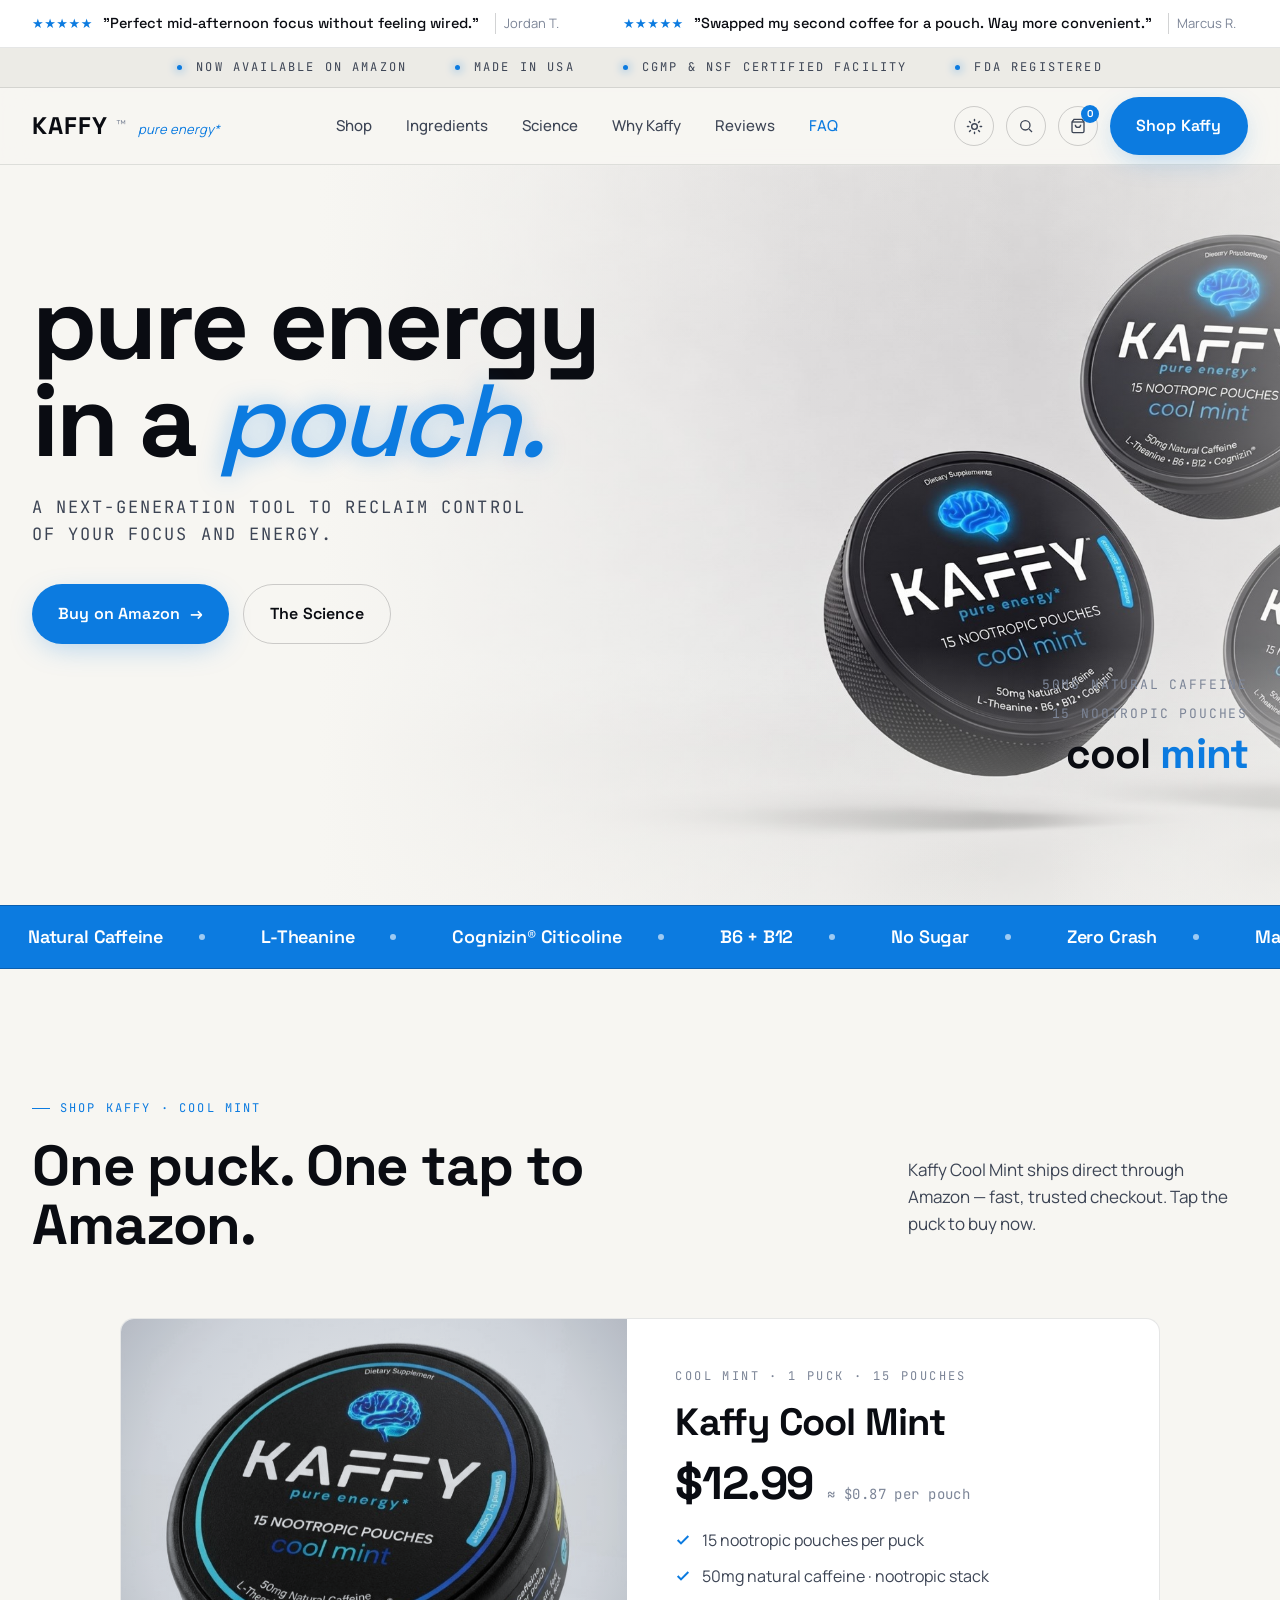
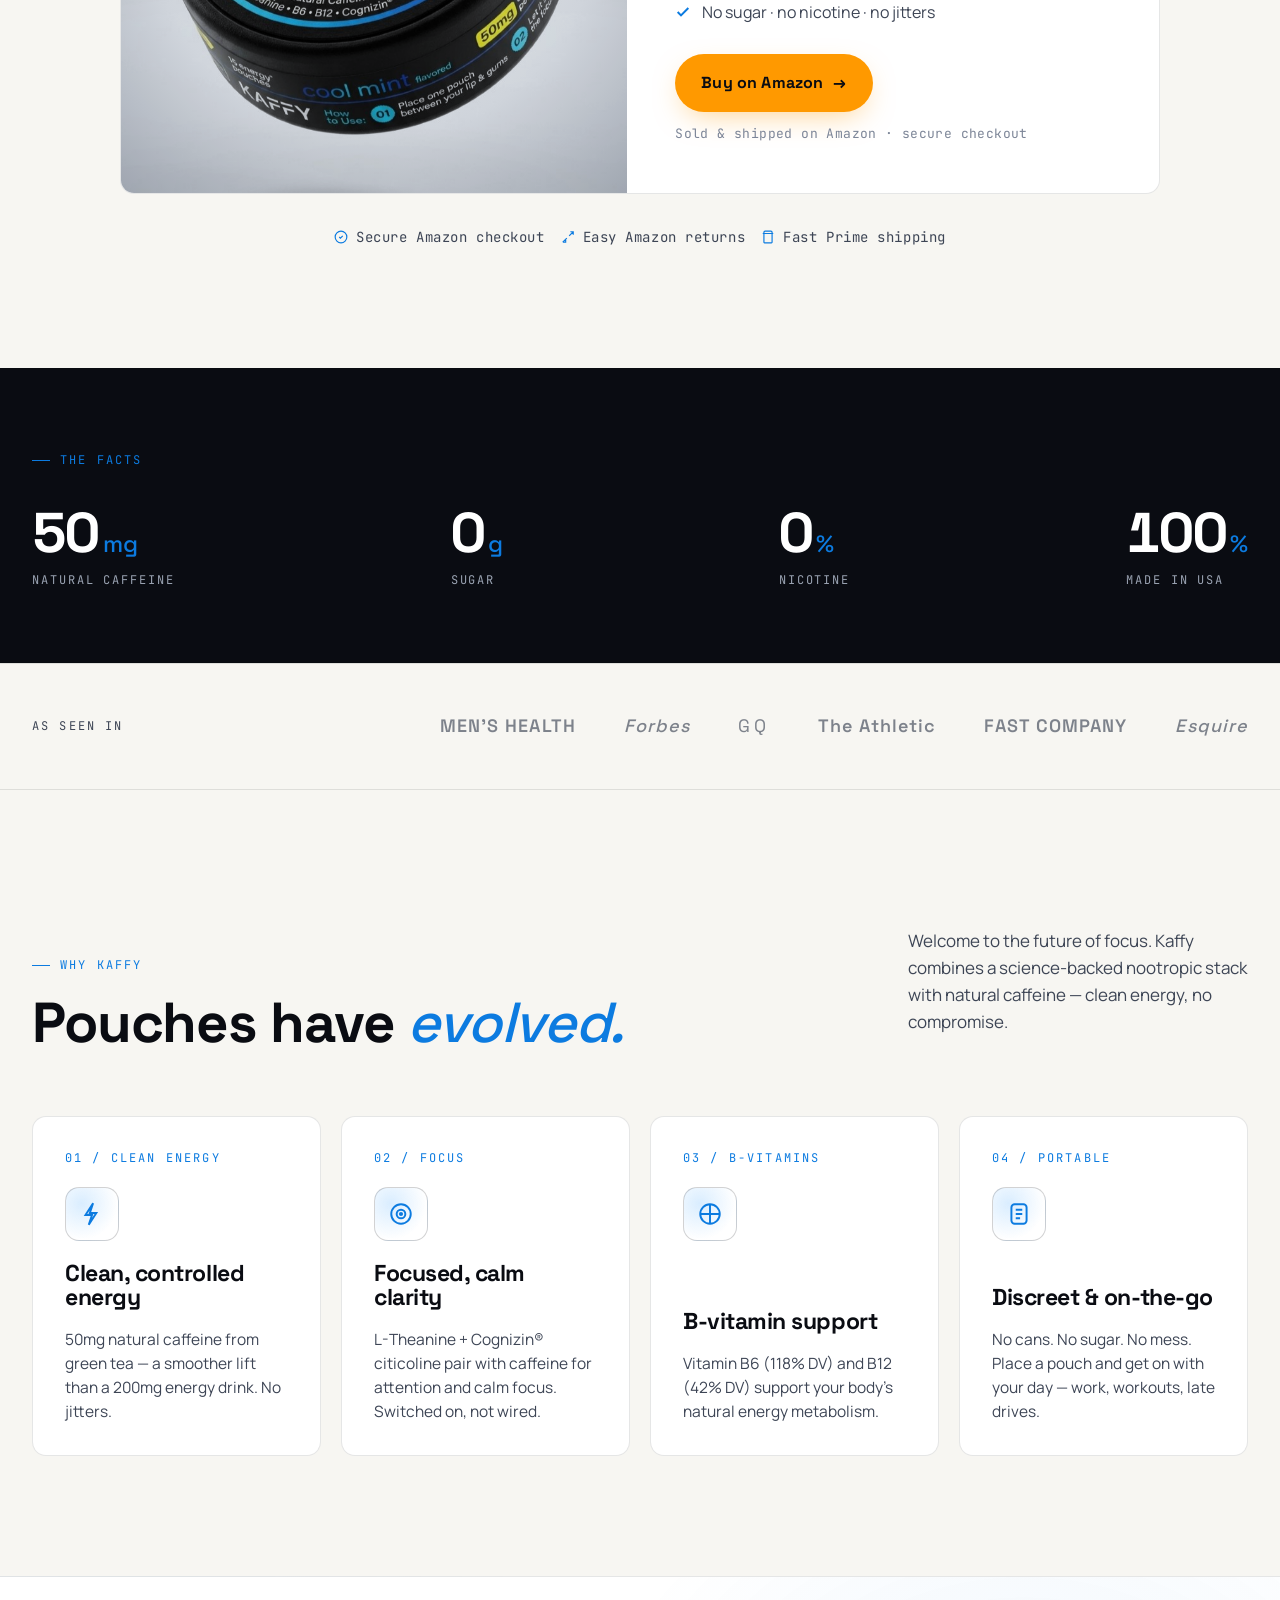
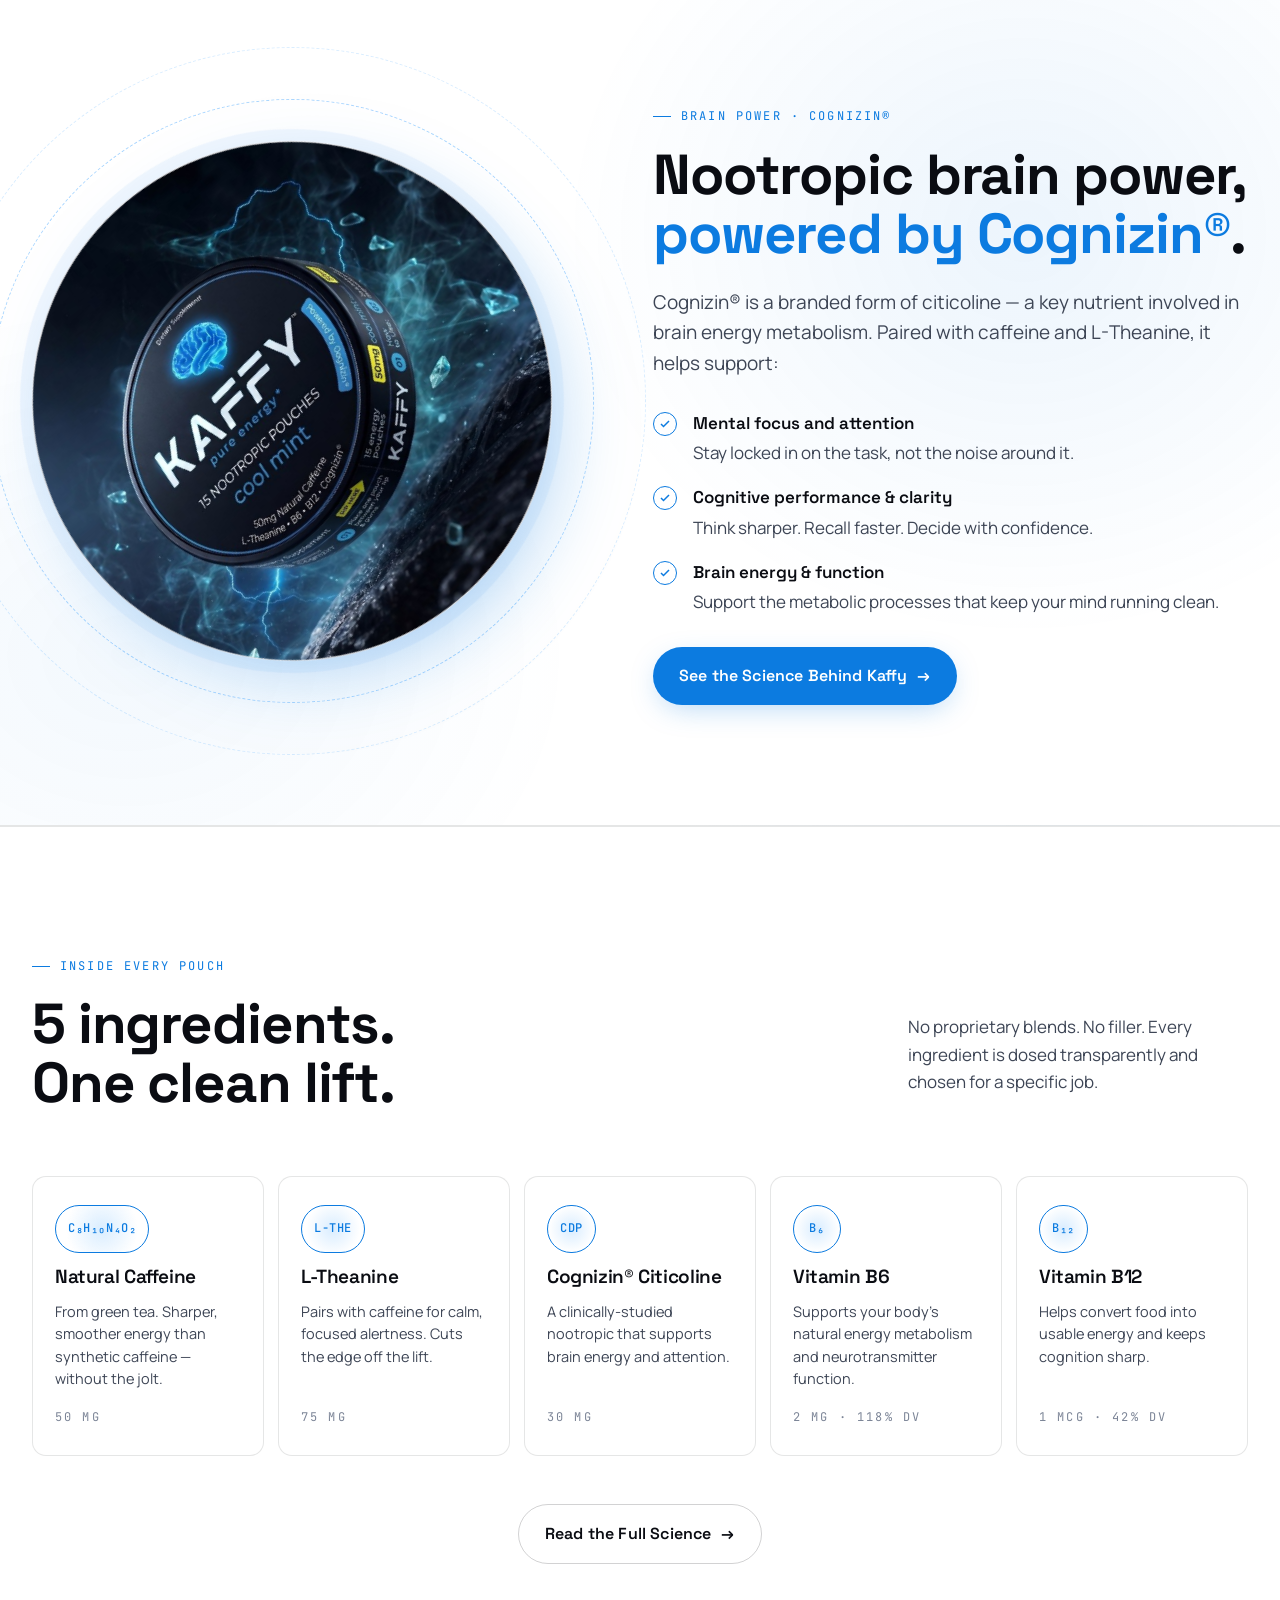
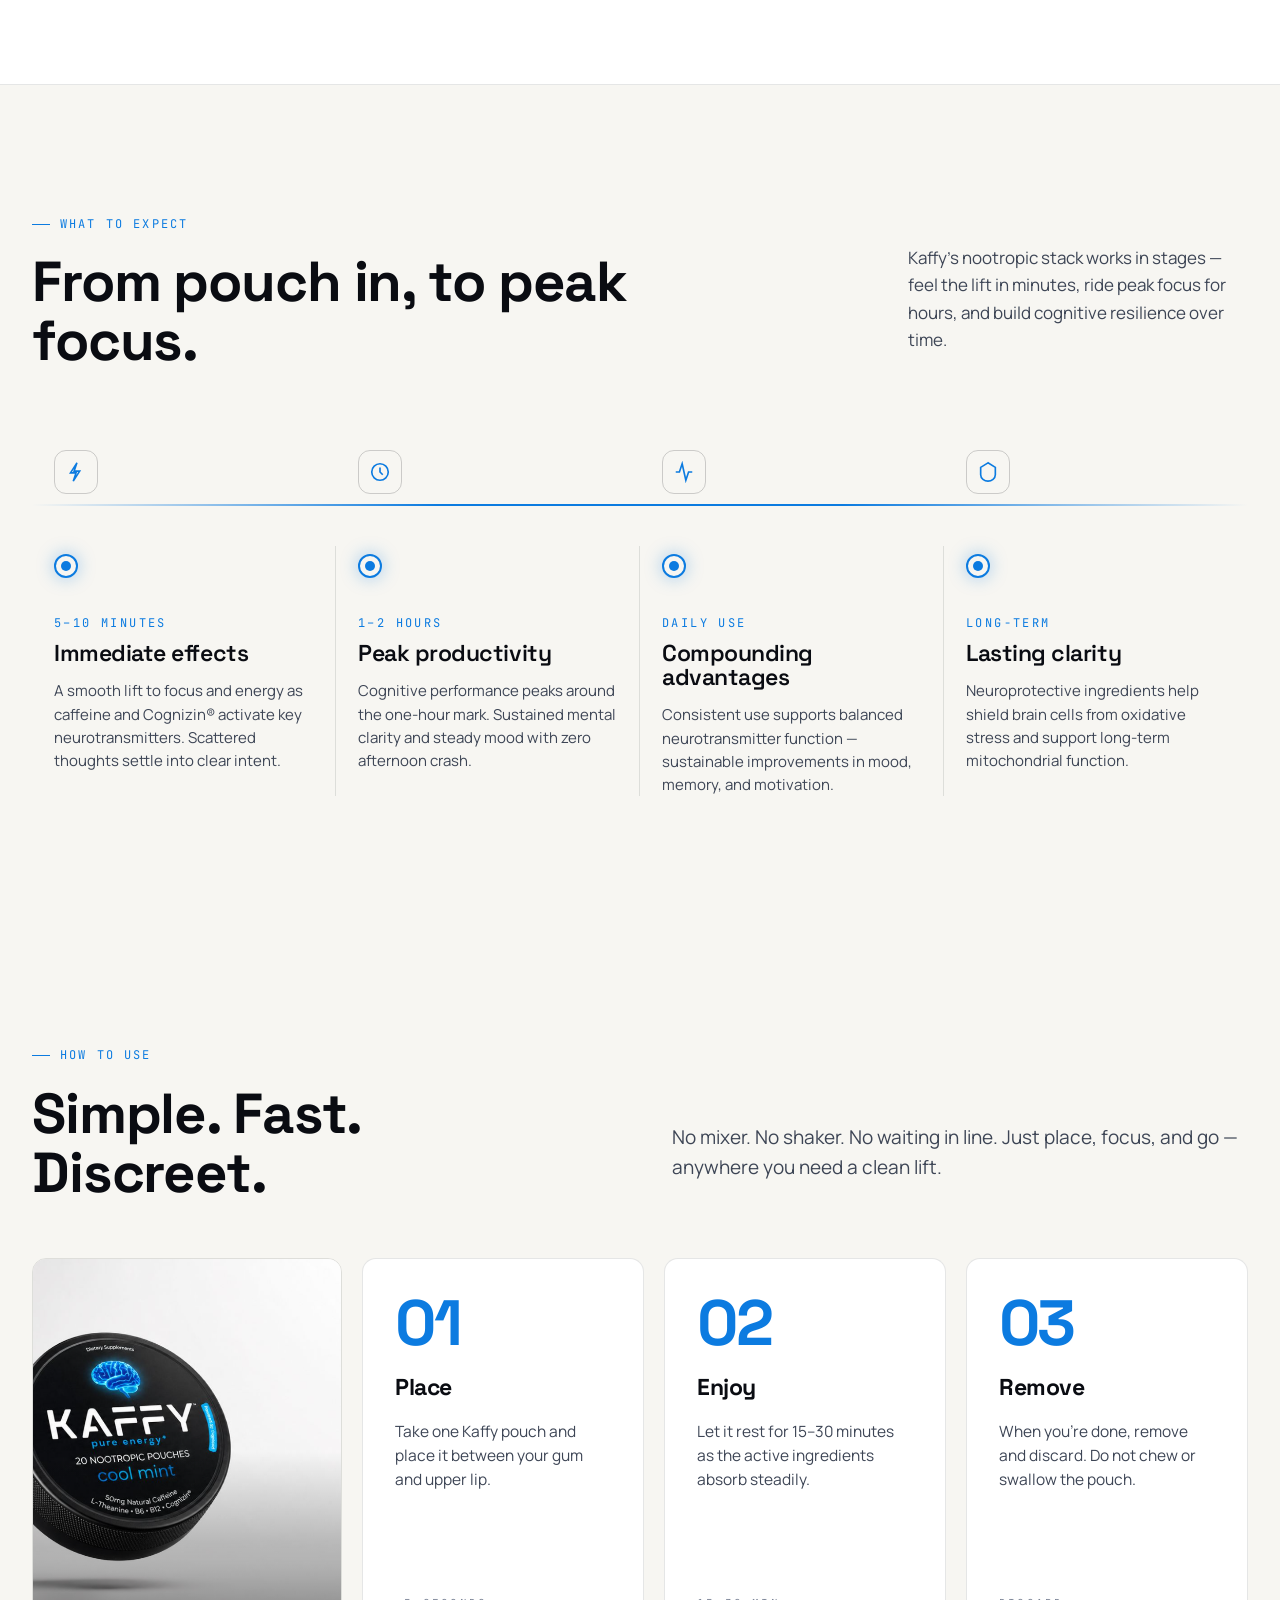
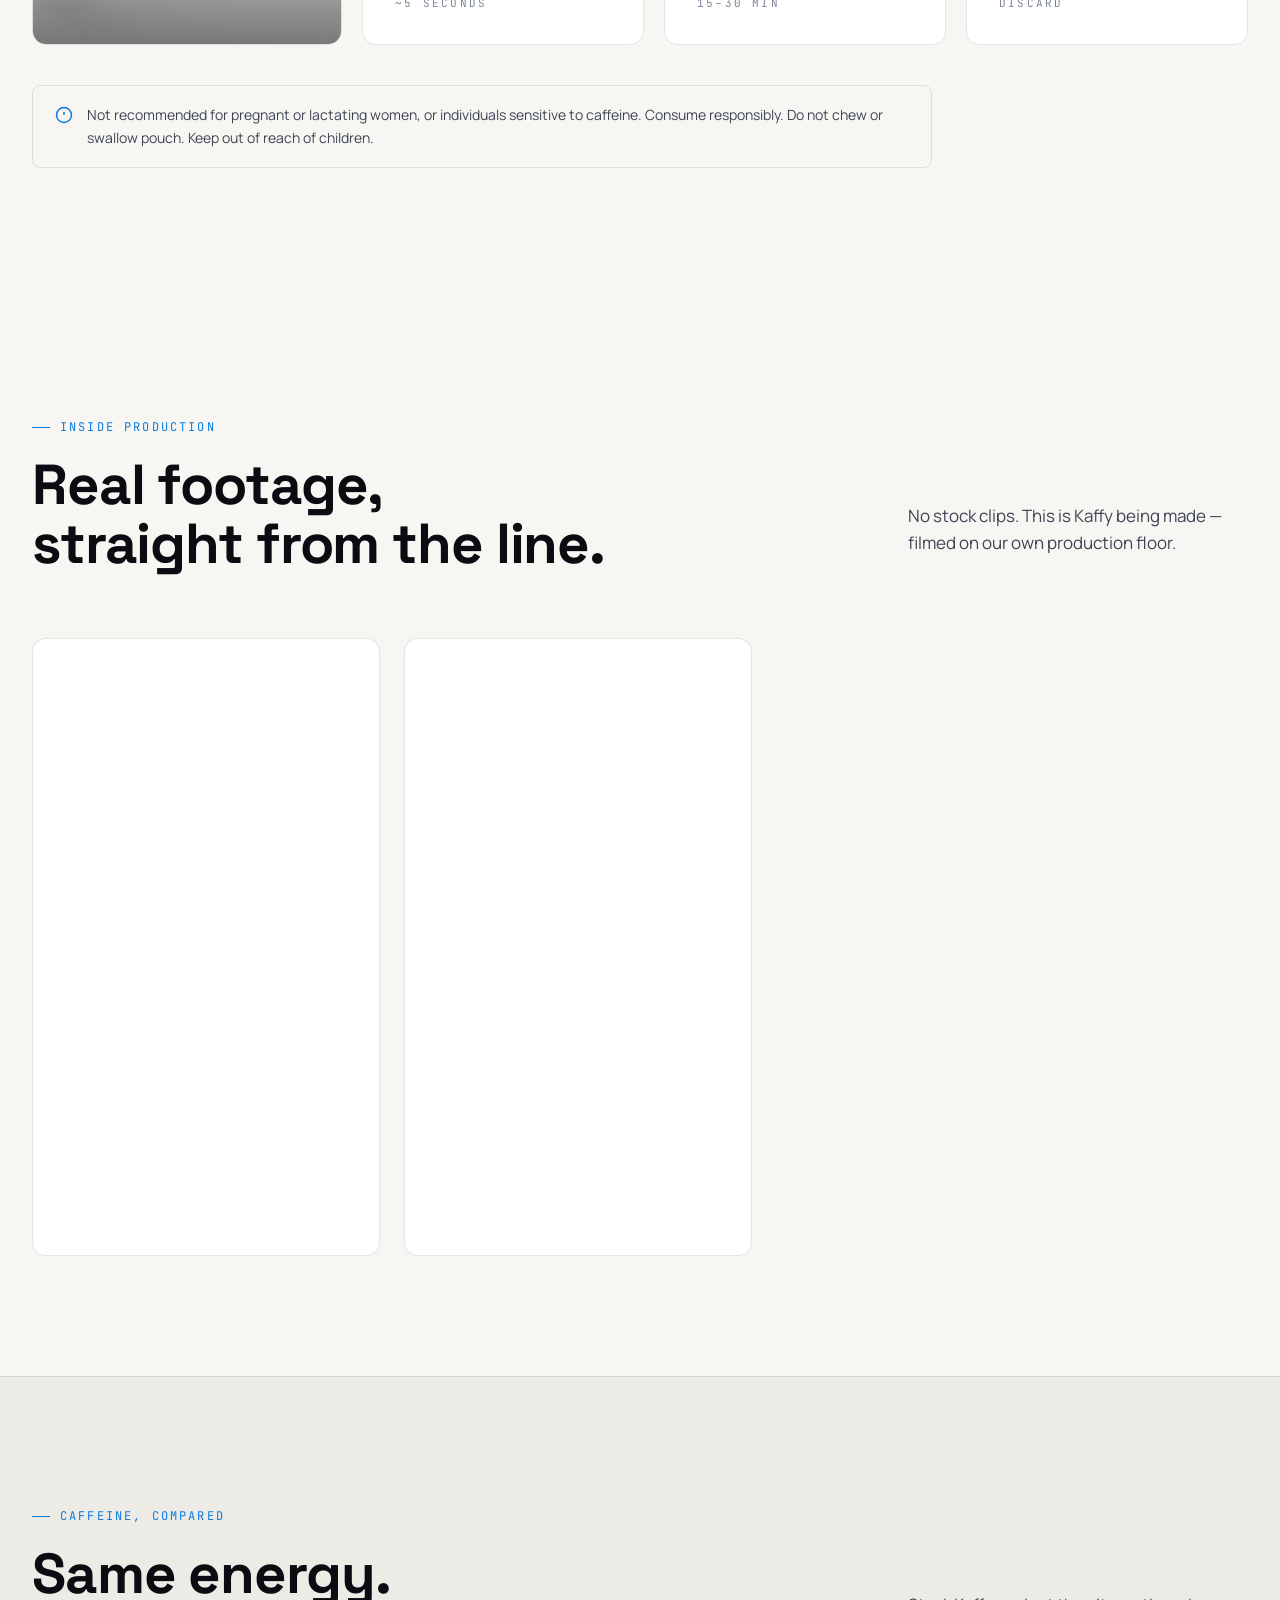
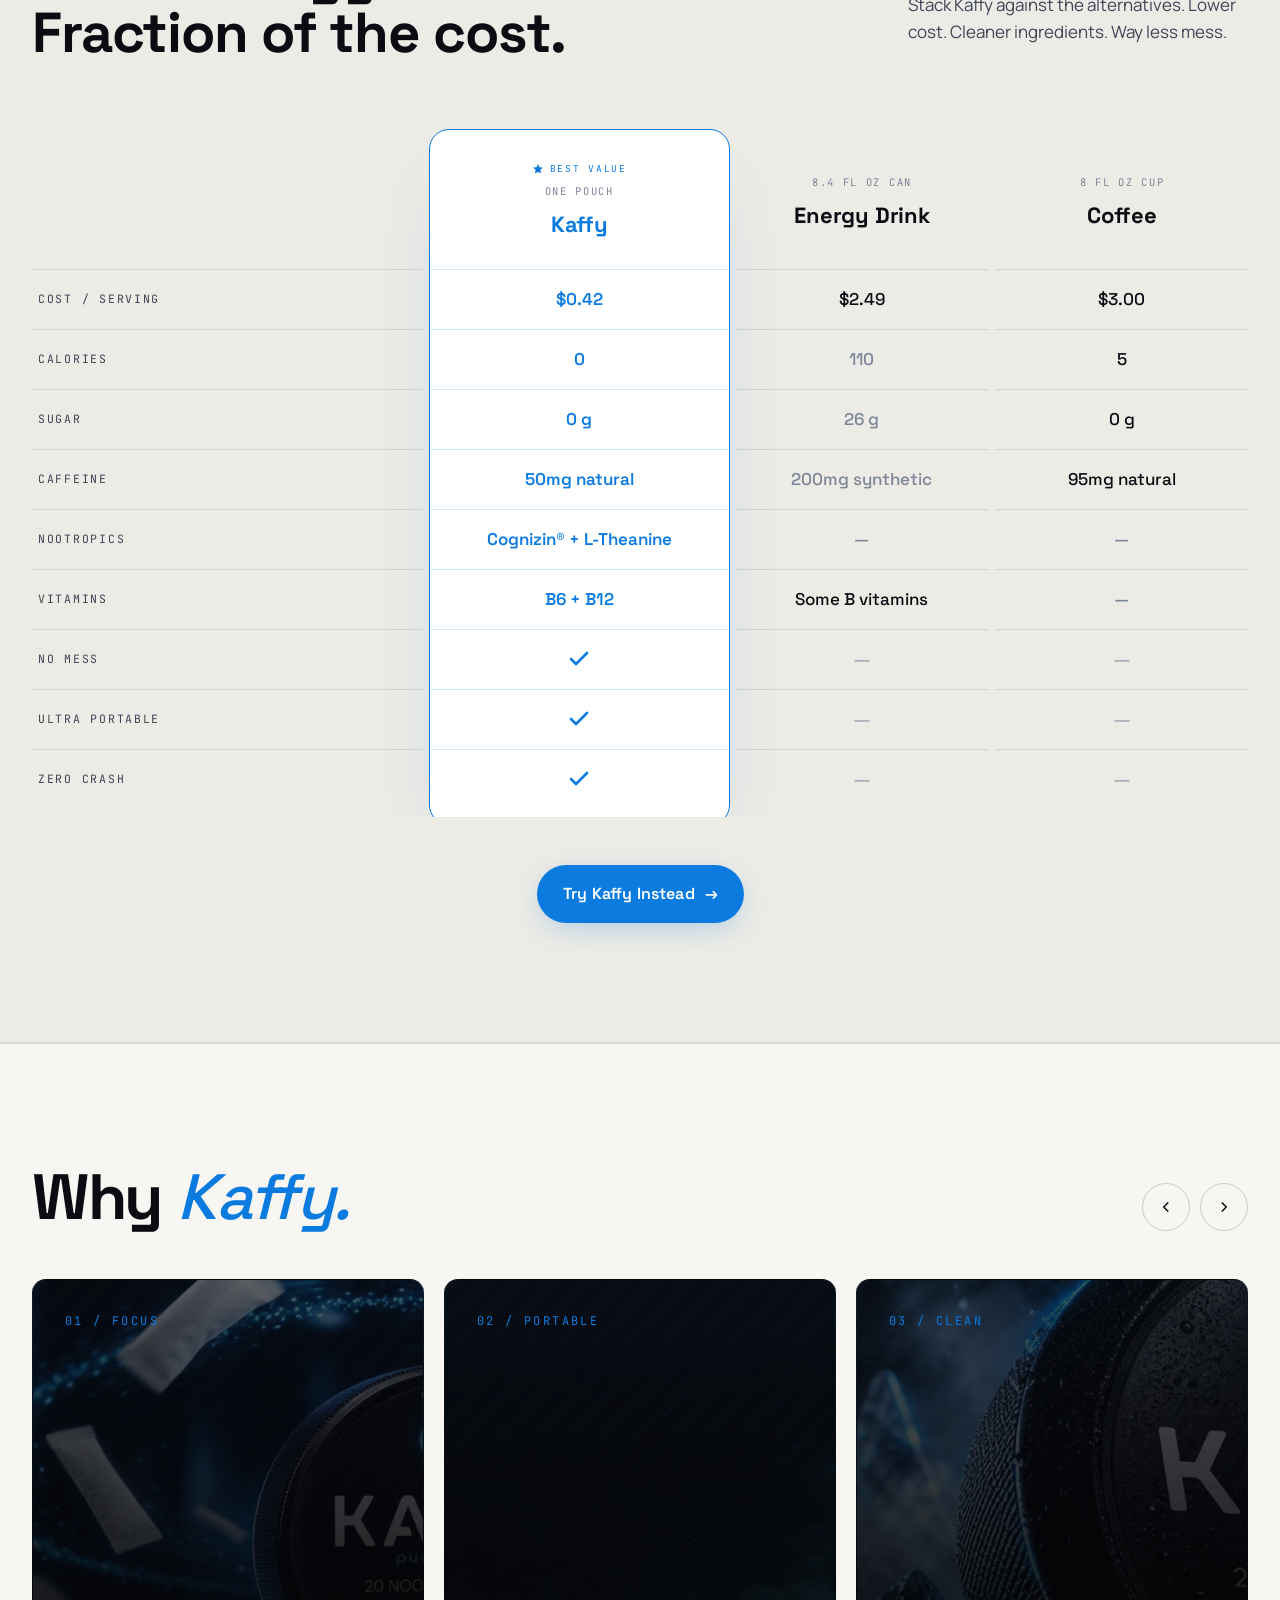
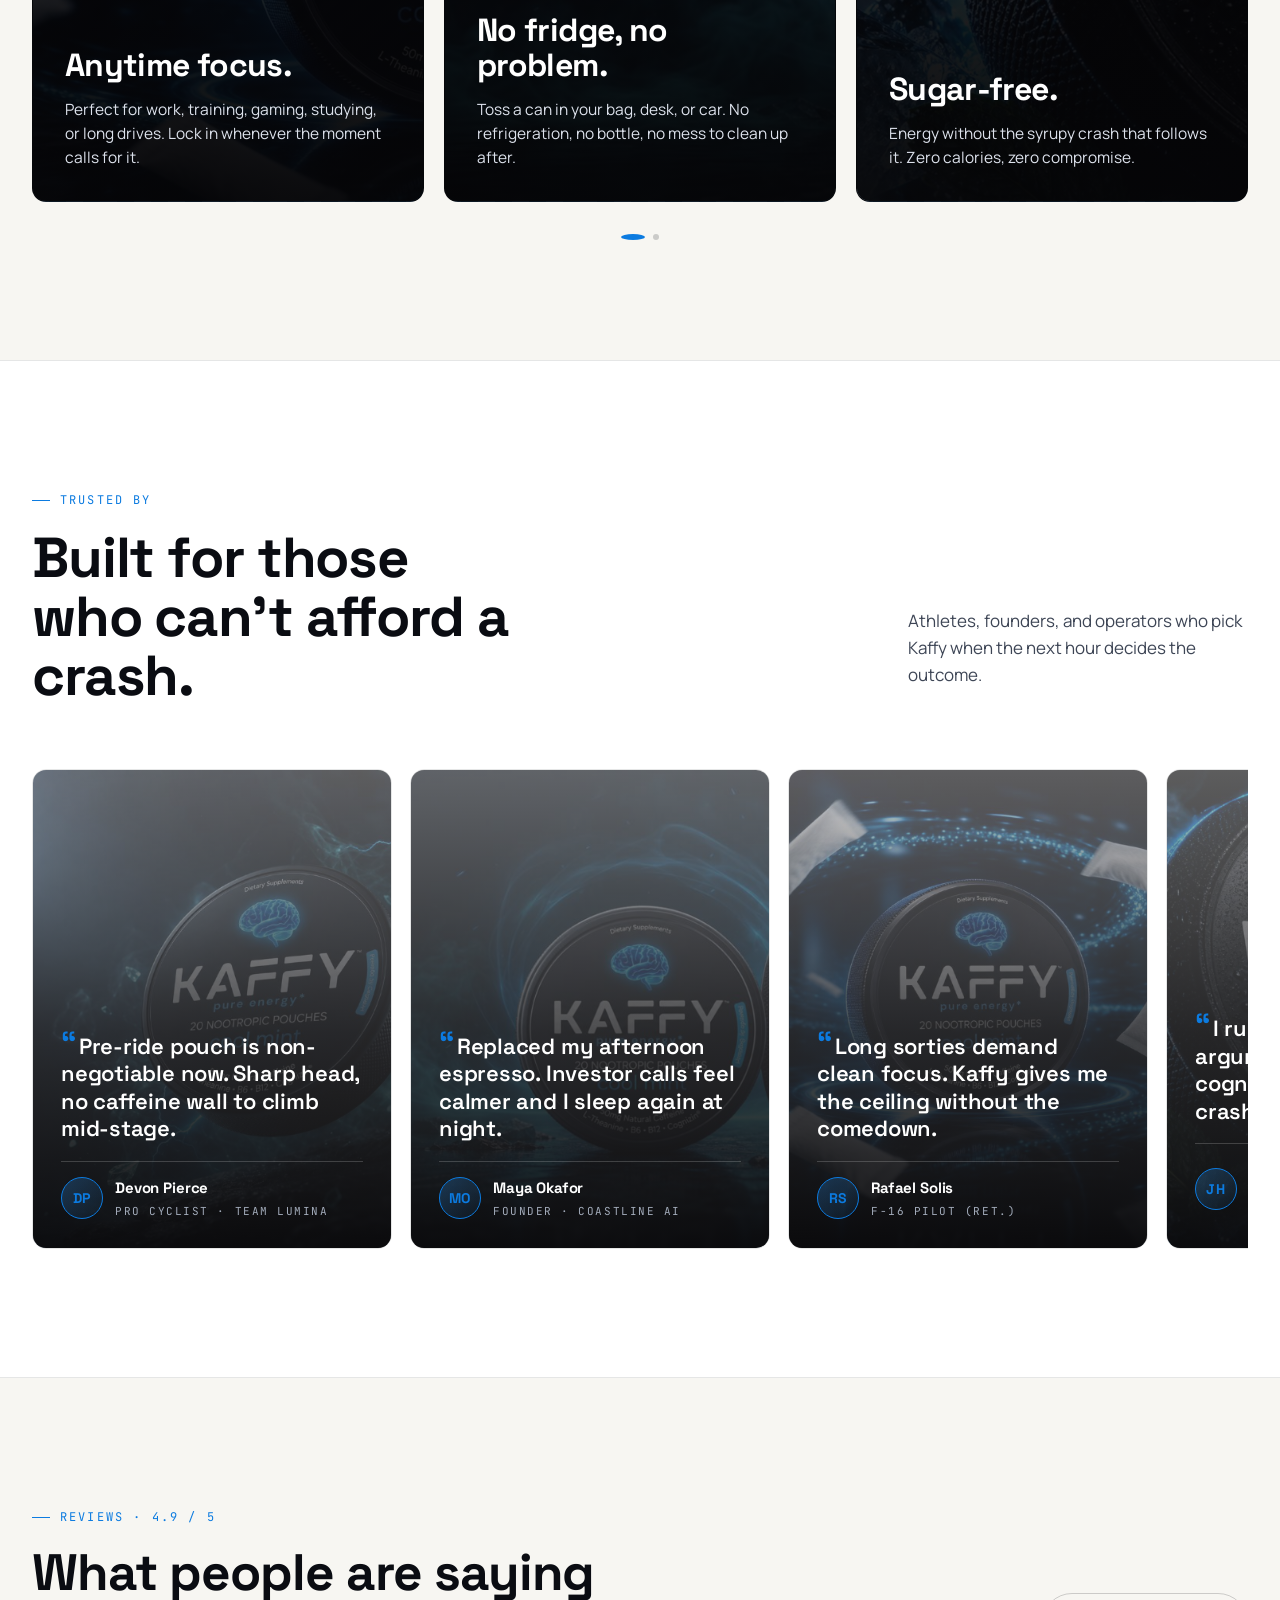
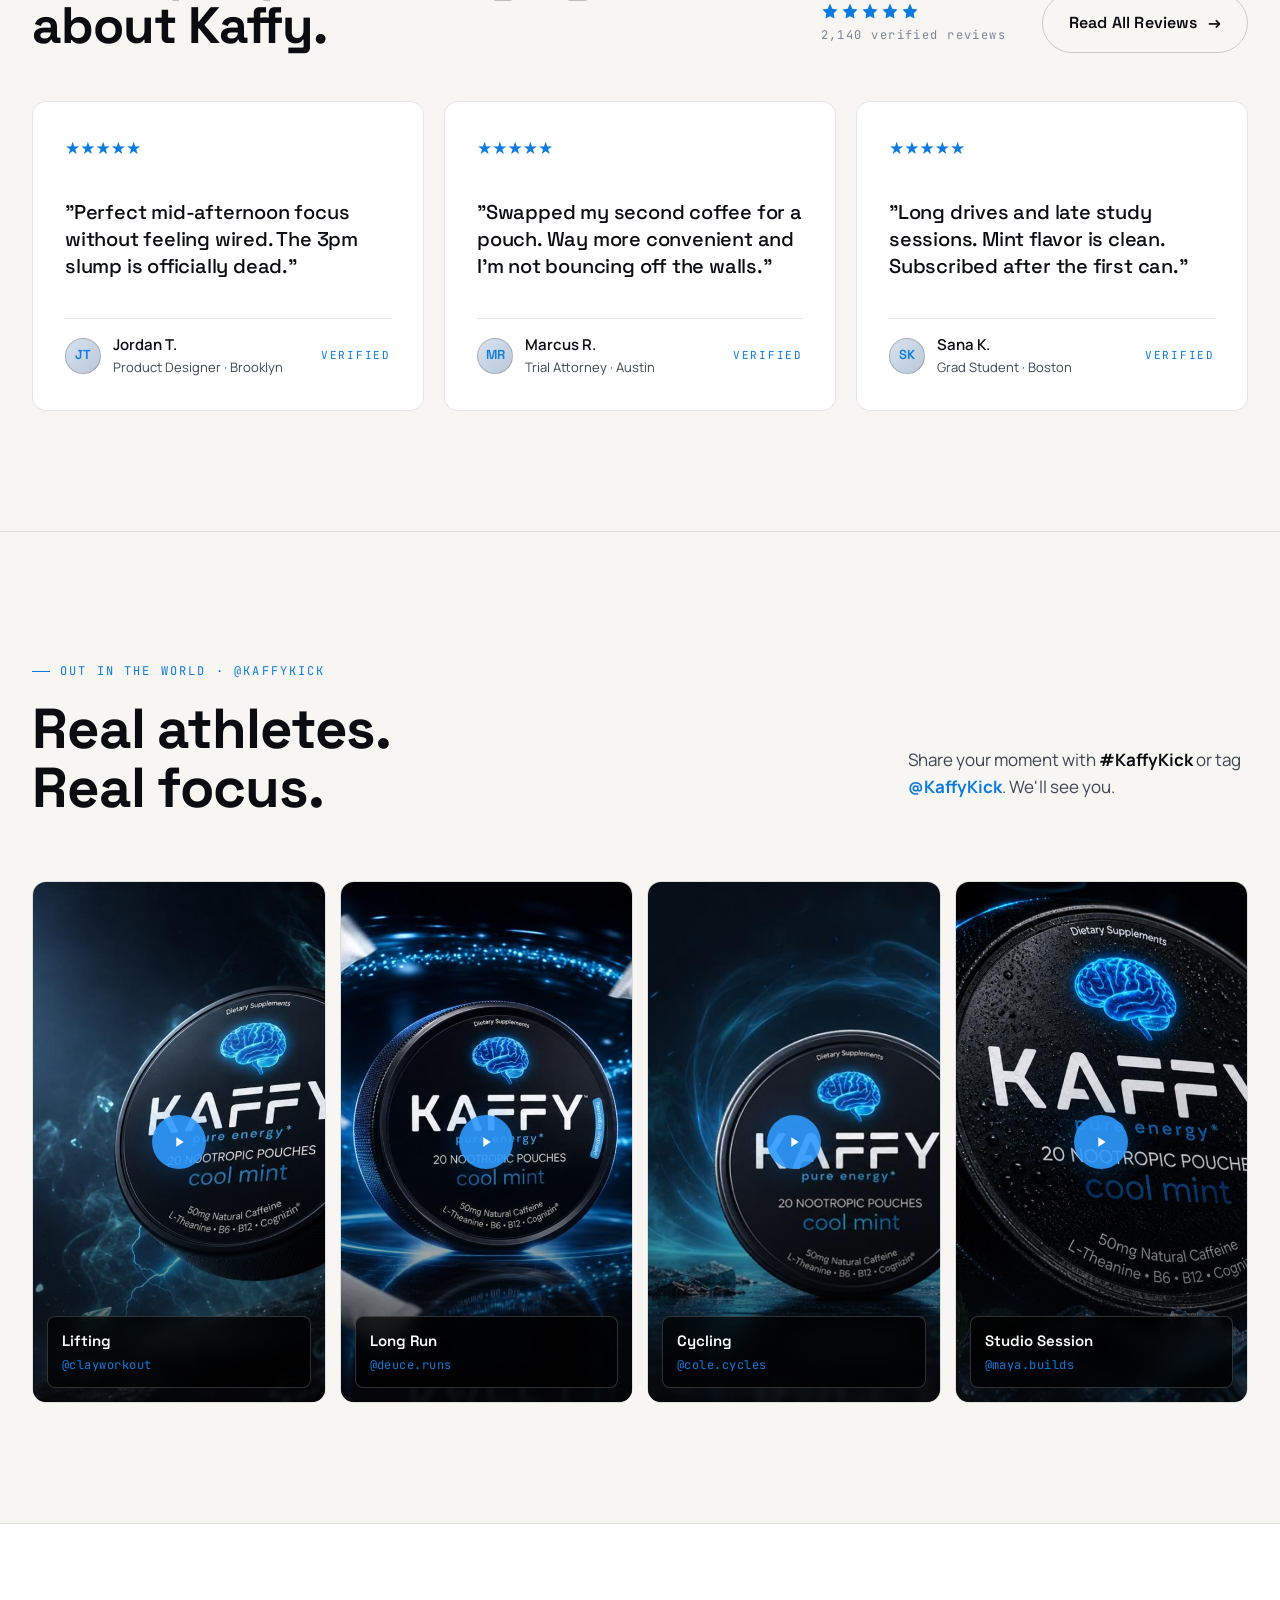
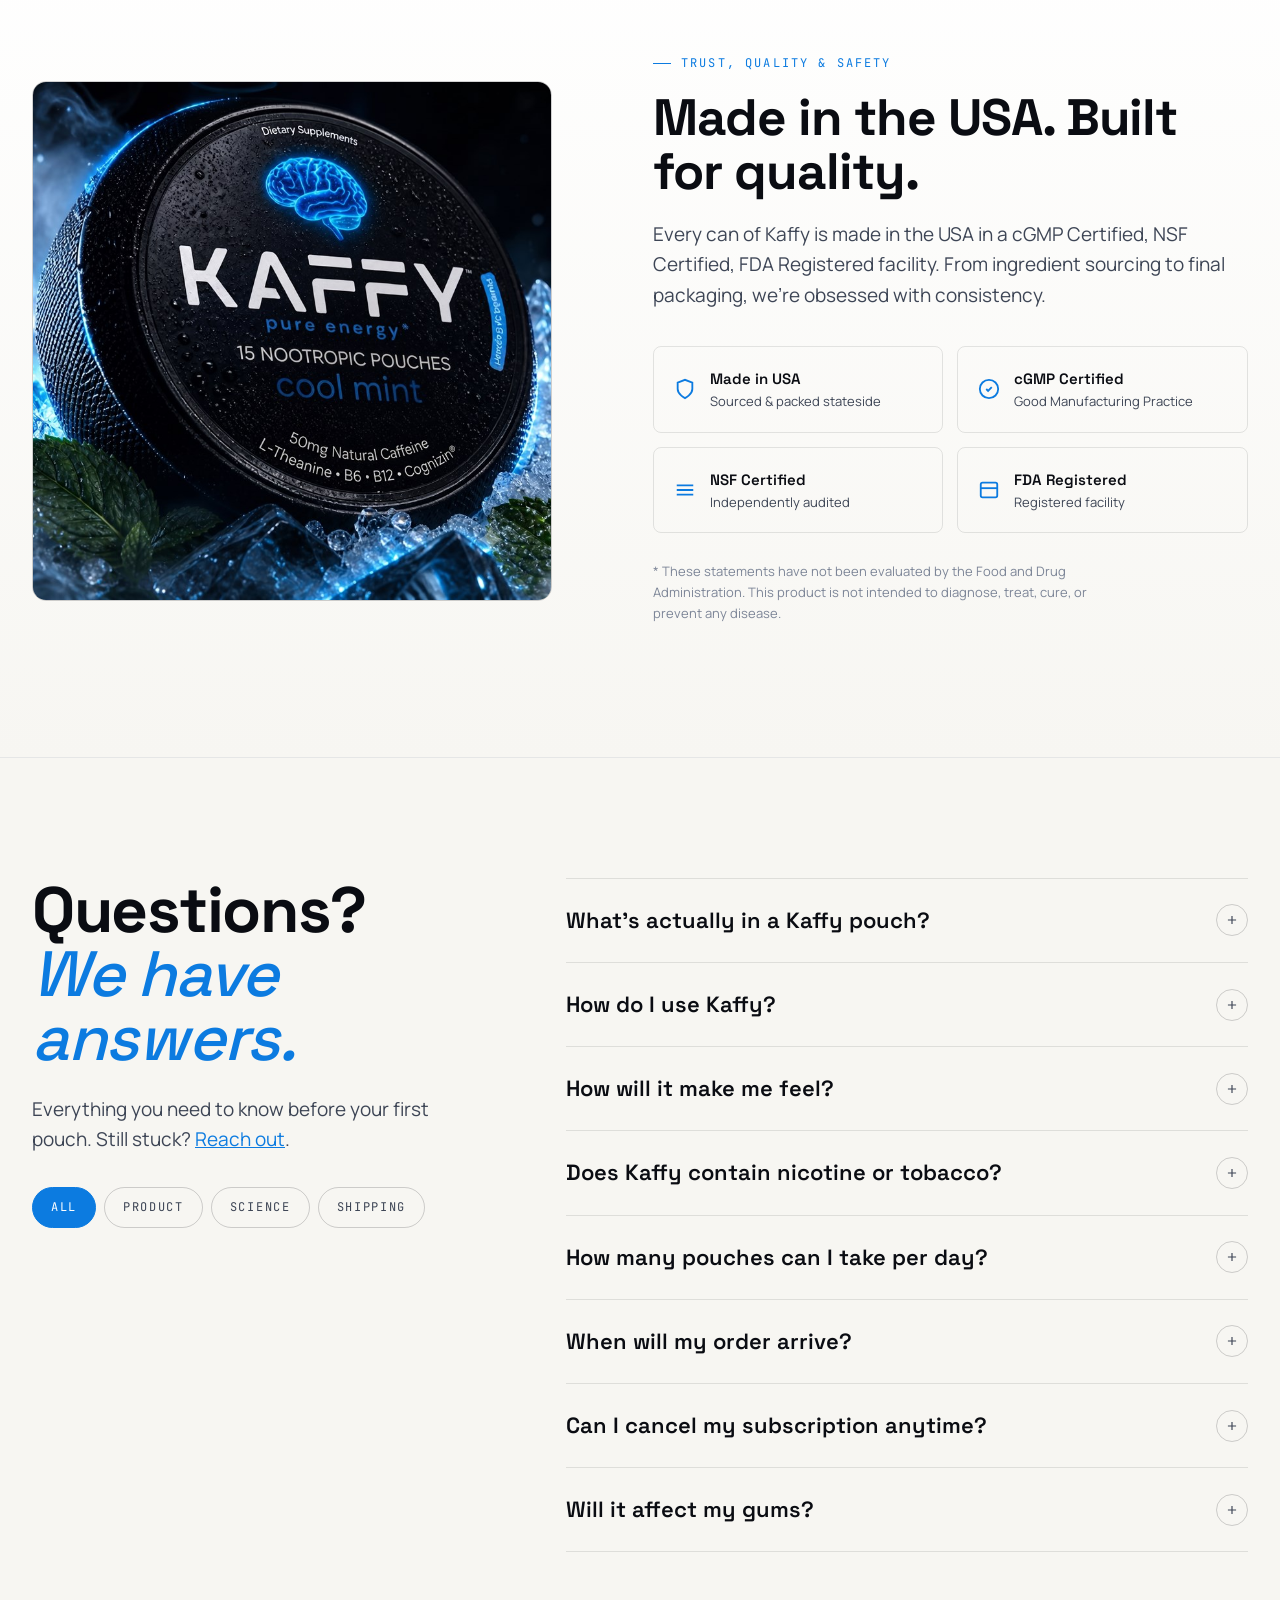
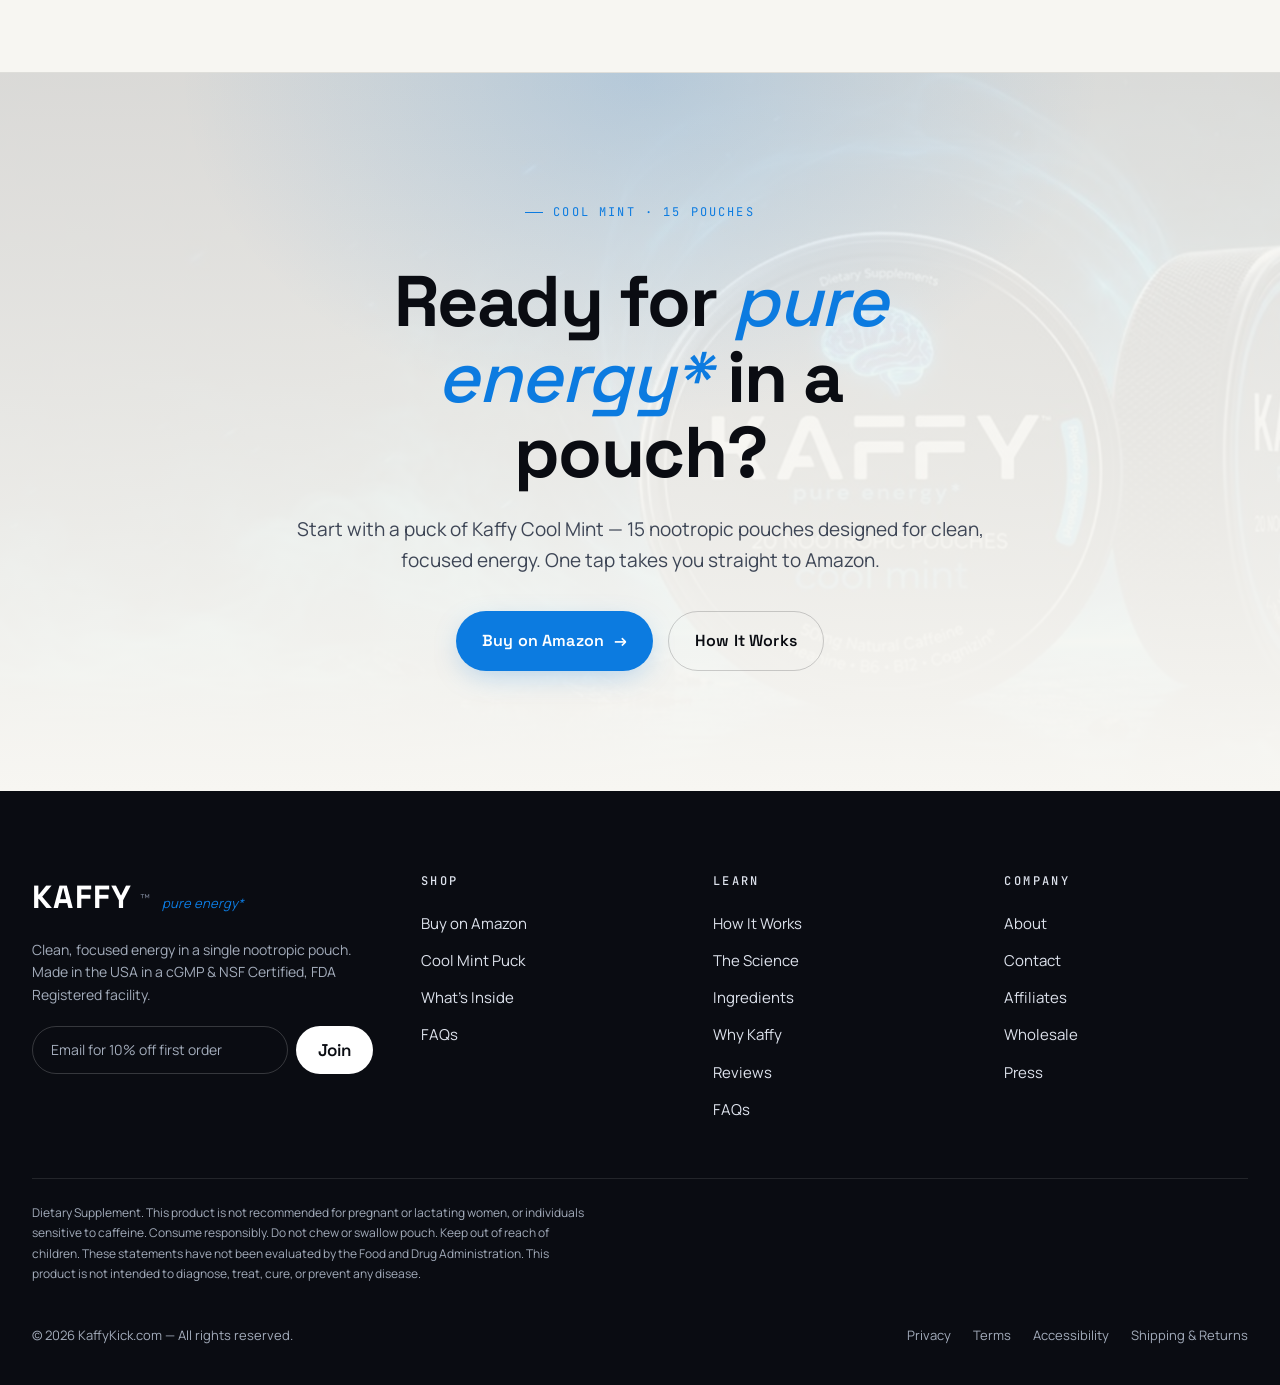
==== index.html @ 12b81082 "﻿Update shop product image and nudge hero video left - Replace tier-single.jpg with the new angled C" ====
<!doctype html>
<html lang="en">
<head>
<meta charset="utf-8" />
<meta name="viewport" content="width=device-width,initial-scale=1" />
<title>KAFFY — Pure energy in a pouch</title>
<link rel="preconnect" href="https://fonts.googleapis.com">
<link rel="preconnect" href="https://fonts.gstatic.com" crossorigin>
<link href="https://fonts.googleapis.com/css2?family=Space+Grotesk:wght@400;500;600;700&family=Manrope:wght@400;500;600;700&family=JetBrains+Mono:wght@400;500&display=swap" rel="stylesheet">
<style>
/* ───────────────── tokens ───────────────── */
:root{
  color-scheme: light;
  --bg:        #f7f6f2;
  --bg-rgb:    247,246,242;
  --bg-2:      #ffffff;
  --bg-3:      #ecebe6;
  --line:      rgba(8,10,14,.10);
  --line-2:    rgba(8,10,14,.18);
  --ink:       #0a0c12;
  --ink-2:     #3d4555;
  --ink-3:     #7c8597;
  --accent:    #0c7be0;
  --accent-2:  #0a5fb0;
  --accent-glow: rgba(12,123,224,.35);
  --panel:     #0a0c12;            /* inverse/dark panels (stats, footer, table head) */
  --nav-bg:    rgba(247,246,242,.82);
  --ph-bg:     #ebeae5;
  --radius:    14px;
  --radius-sm: 8px;
  --maxw:      1320px;
}

/* ───────────────── DARK THEME ───────────────── */
[data-theme="dark"]{
  color-scheme: dark;
  --bg:        #0c0e13;
  --bg-rgb:    12,14,19;
  --bg-2:      #161922;
  --bg-3:      #1f232e;
  --line:      rgba(255,255,255,.10);
  --line-2:    rgba(255,255,255,.20);
  --ink:       #f3f5f8;
  --ink-2:     #aeb7c6;
  --ink-3:     #7f8a9c;
  --accent:    #2e9bff;
  --accent-2:  #1f86e8;
  --accent-glow: rgba(46,155,255,.38);
  --panel:     #161922;
  --nav-bg:    rgba(12,14,19,.82);
  --ph-bg:     #1f232e;
}
html{transition:background .35s ease}
body, .nav, .review-bar, .stats, .cmp-head, footer, .btn, .icon-btn,
.tr-card, .why-cx-card, .offer, .faq-item, .ing-card, .bn-card{
  transition:background-color .35s ease, color .35s ease, border-color .35s ease;
}

*,*::before,*::after{box-sizing:border-box}
html,body{margin:0;padding:0}
html{scroll-behavior:smooth}
body{
  background:var(--bg);
  color:var(--ink);
  font-family:'Manrope',ui-sans-serif,system-ui,sans-serif;
  font-size:17px;
  line-height:1.6;
  -webkit-font-smoothing:antialiased;
  overflow-x:hidden;
}
img,svg{display:block;max-width:100%}
a{color:inherit;text-decoration:none}
button{font:inherit;color:inherit;background:none;border:0;cursor:pointer}
h1,h2,h3,h4{font-family:'Space Grotesk',sans-serif;font-weight:700;letter-spacing:-.02em;line-height:1.05;margin:0}

.eyebrow{
  font-family:'JetBrains Mono',ui-monospace,monospace;
  font-size:12px;letter-spacing:.18em;text-transform:uppercase;
  color:var(--accent); display:inline-flex; align-items:center; gap:10px;
}
.eyebrow::before{content:""; width:18px; height:1px; background:var(--accent)}
.lead{color:var(--ink-2); font-size:19px; max-width:60ch; line-height:1.6}
.mono{font-family:'JetBrains Mono',ui-monospace,monospace}
.wrap{max-width:var(--maxw); margin:0 auto; padding:0 32px}
section{padding:120px 0; position:relative}
@media (max-width:780px){section{padding:80px 0} .wrap{padding:0 20px}}

.btn{
  display:inline-flex; align-items:center; gap:10px;
  padding:16px 26px; border-radius:999px;
  font-family:'Space Grotesk',sans-serif; font-weight:600; font-size:16px;
  letter-spacing:.01em; transition:transform .15s ease, background .2s ease, color .2s ease;
}
.btn-primary{background:var(--ink); color:var(--bg)}
.btn-primary:hover{background:var(--accent); color:#fff; transform:translateY(-1px)}
.btn-accent{background:var(--accent); color:#fff; box-shadow:0 8px 30px -8px var(--accent-glow)}
.btn-accent:hover{background:#1f86e8; transform:translateY(-1px)}
.btn-ghost{border:1px solid var(--line-2); color:var(--ink)}
.btn-ghost:hover{border-color:var(--ink); background:var(--bg-3)}
.btn .arrow{transition:transform .2s ease}
.btn:hover .arrow{transform:translateX(3px)}

/* placeholders */
.ph{
  position:relative;
  background:
    repeating-linear-gradient(135deg, rgba(8,10,14,.04) 0 14px, transparent 14px 28px),
    radial-gradient(120% 80% at 50% 30%, rgba(12,123,224,.06), transparent 60%),
    var(--ph-bg);
  border:1px solid var(--line);
  border-radius:var(--radius);
  display:flex; align-items:center; justify-content:center;
  overflow:hidden;
}
.ph::after{
  content:attr(data-label);
  font-family:'JetBrains Mono',ui-monospace,monospace;
  font-size:11px; letter-spacing:.12em; text-transform:uppercase;
  color:var(--ink-3); text-align:center; padding:8px 14px;
  border:1px solid var(--line); border-radius:6px;
  background:rgba(0,0,0,.4); white-space:pre;
}

/* ───────────────── REVIEWS MARQUEE BAR (top) ───────────────── */
.review-bar{
  background:var(--bg-2); border-bottom:1px solid var(--line);
  overflow:hidden; height:48px; display:flex; align-items:center;
  font-size:14px; color:var(--ink-2); position:relative; z-index:60;
}
.review-marquee{display:flex; gap:0; white-space:nowrap; justify-content:flex-start; width:100%}
.review-marquee .rv{display:inline-flex; align-items:center; gap:10px; padding:0 32px}
.review-marquee .rv .st{color:var(--accent); letter-spacing:.04em; font-size:13px}
.review-marquee .rv q{quotes:none; font-family:'Space Grotesk',sans-serif; font-weight:500; font-size:14.5px; color:var(--ink)}
.review-marquee .rv q::before, .review-marquee .rv q::after{content:'"'}
.review-marquee .rv cite{color:var(--ink-3); font-style:normal; font-size:13px; padding-left:8px; border-left:1px solid var(--line-2); margin-left:6px}

/* ───────────────── announcement bar ───────────────── */
.announce{
  background:var(--bg-3); border-bottom:1px solid var(--line);
  overflow:hidden; height:40px; display:flex; align-items:center;
  font-family:'JetBrains Mono',ui-monospace,monospace;
  font-size:12px; letter-spacing:.18em; text-transform:uppercase; color:var(--ink-2);
  position:relative; z-index:60;
}
.marquee{display:flex; gap:48px; white-space:nowrap; justify-content:center; width:100%}
.marquee span{display:inline-flex; align-items:center; gap:14px}
.marquee .dot{width:5px;height:5px;border-radius:50%;background:var(--accent);box-shadow:0 0 10px var(--accent)}
@keyframes marquee{to{transform:translateX(-50%)}}

/* ───────────────── header ───────────────── */
.nav{
  position:sticky; top:0; z-index:50;
  background:var(--nav-bg);
  backdrop-filter:blur(14px) saturate(140%);
  -webkit-backdrop-filter:blur(14px) saturate(140%);
  border-bottom:1px solid var(--line);
}
.nav-inner{display:flex; align-items:center; justify-content:space-between; height:76px}
.brand{display:flex; align-items:baseline; gap:8px}
.brand-word{font-family:'Space Grotesk',sans-serif; font-weight:700; font-size:24px; letter-spacing:.04em}
.brand-tm{font-size:11px; color:var(--ink-3); transform:translateY(-6px)}
.brand-tag{font-size:13px; color:var(--accent); font-style:italic; margin-left:4px}
.nav-links{display:flex; gap:34px; align-items:center}
.nav-links a{font-size:15px; color:var(--ink-2); font-weight:500; position:relative; padding:6px 0; transition:color .2s ease}
.nav-links a:hover{color:var(--ink)}
.nav-links a:hover::after{content:"";position:absolute;left:0;right:0;bottom:0;height:1px;background:var(--accent)}
.nav-cta{display:flex; gap:12px; align-items:center}
.icon-btn{width:40px;height:40px;border-radius:50%;border:1px solid var(--line-2); display:inline-flex; align-items:center; justify-content:center; color:var(--ink-2)}
.icon-btn:hover{border-color:var(--ink); color:var(--ink)}
.cart-count{position:absolute; transform:translate(12px,-12px); background:var(--accent); color:#fff; font-size:10px; font-weight:700; width:18px; height:18px; border-radius:50%; display:inline-flex; align-items:center; justify-content:center; font-family:'Space Grotesk',sans-serif}
.hamburger{display:none}
.theme-toggle .ico-moon{display:none}
[data-theme="dark"] .theme-toggle .ico-sun{display:none}
[data-theme="dark"] .theme-toggle .ico-moon{display:block}
@media (max-width:980px){.nav-links{display:none} .hamburger{display:inline-flex}}

/* ───────────────── VIDEO HERO (Ultra/WIP style) ───────────────── */
.hero{
  position:relative; min-height:calc(100vh - 38px - 76px - 46px);
  display:flex; align-items:center; padding:80px 0 100px; overflow:hidden;
  background:var(--bg);
}
.hero-video{
  position:absolute; top:0; bottom:0; left:25%; right:0;
  z-index:0; overflow:hidden;
}
.hero-video img, .hero-video video{
  position:absolute; inset:0; width:100%; height:100%;
  object-fit:cover; object-position:30% 50%;
}
.hero-video::before{
  content:"";
  position:absolute; inset:0; z-index:2;
  background:
    linear-gradient(90deg, rgba(var(--bg-rgb),1) 0%, rgba(var(--bg-rgb),.6) 22%, rgba(var(--bg-rgb),.1) 50%, transparent 75%, rgba(var(--bg-rgb),.4) 100%),
    linear-gradient(180deg, rgba(var(--bg-rgb),.3) 0%, transparent 25%, transparent 65%, rgba(var(--bg-rgb),.7) 100%);
}
@keyframes spin{to{transform:translate(-50%,-50%) rotate(360deg)}}

.hero-overlay{position:relative; z-index:5; width:100%}
.hero-inner{display:grid; grid-template-columns:1fr; gap:32px; align-items:end}
.hero-meta{display:none}
.hero-copy h1{
  font-size:clamp(56px, 8vw, 130px);
  font-weight:700; letter-spacing:-.03em; line-height:.95;
  text-transform:lowercase;
  max-width:9ch;
}
.hero-copy h1 .glow{color:var(--accent); text-shadow:0 0 24px var(--accent-glow); font-style:italic; font-weight:500}
.hero-copy .sub{margin-top:24px; font-size:17px; color:var(--ink-2); letter-spacing:.12em; text-transform:uppercase; font-family:'JetBrains Mono',monospace; max-width:50ch}
.hero-ctas{display:flex; gap:14px; margin-top:36px; flex-wrap:wrap}
.hero-meta{display:flex; flex-direction:column; align-items:flex-end; gap:8px; color:var(--ink-3); font-size:13px; font-family:'JetBrains Mono',monospace; letter-spacing:.14em; text-transform:uppercase}
.hero-meta .big{color:var(--ink); font-family:'Space Grotesk',sans-serif; font-weight:700; font-size:42px; letter-spacing:-.02em; text-transform:none; line-height:1}
.hero-meta .big em{color:var(--accent); font-style:normal}
@media (max-width:1000px){
  .hero-video{left:0}
  .hero-video::before{background:linear-gradient(180deg, rgba(247,246,242,.95) 0%, rgba(247,246,242,.75) 35%, rgba(247,246,242,.5) 55%, rgba(247,246,242,.95) 100%)}
  .hero-inner{grid-template-columns:1fr}
  .hero-meta{align-items:flex-start; margin-top:32px}
  .hero{min-height:calc(100vh - 38px - 76px - 46px); align-items:flex-end}
}

/* ───────────────── FEATURE PILL MARQUEE (WIP style) ───────────────── */
.feature-bar{
  background:var(--accent); color:#fff;
  overflow:hidden; height:64px; display:flex; align-items:center;
  border-block:1px solid var(--accent-2);
}
.feature-marquee{display:flex; gap:0; white-space:nowrap; animation:marquee 30s linear infinite}
.feature-marquee span{
  display:inline-flex; align-items:center; gap:18px; padding:0 28px;
  font-family:'Space Grotesk',sans-serif; font-weight:600; font-size:18px; letter-spacing:-.01em;
}
.feature-marquee span::after{content:""; width:6px; height:6px; border-radius:50%; background:rgba(255,255,255,.6); margin-left:18px}

/* ───────────────── SHOP / PRICING TIERS (GTG style) ───────────────── */
.shop-tier{background:var(--bg)}
/* single Amazon offer */
.offer{
  display:grid; grid-template-columns:1fr 1.05fr; gap:0; align-items:stretch;
  margin-top:56px; max-width:1040px; margin-inline:auto;
  border:1px solid var(--line); border-radius:var(--radius); background:var(--bg-2);
  overflow:hidden; color:inherit;
  transition:border-color .2s ease, box-shadow .2s ease, transform .2s ease;
}
.offer:hover{border-color:var(--accent); box-shadow:0 30px 80px -34px var(--accent-glow); transform:translateY(-3px)}
.offer-media{position:relative; min-height:420px;
  background:radial-gradient(circle at 50% 40%, #f4f6f8 0%, #d8dde4 60%, #aab1bc 100%)}
.offer-media img{position:absolute; inset:0; width:100%; height:100%; object-fit:cover; mix-blend-mode:multiply}
.offer-body{padding:48px; display:flex; flex-direction:column; gap:16px; justify-content:center}
.offer-name{font-family:'JetBrains Mono',ui-monospace,monospace; font-size:12px; letter-spacing:.2em; text-transform:uppercase; color:var(--ink-3)}
.offer-title{font-size:38px; font-weight:700; font-family:'Space Grotesk',sans-serif; line-height:1.05; letter-spacing:-.02em}
.offer-price{display:flex; align-items:baseline; gap:14px; margin-top:2px}
.offer-price .now{font-family:'Space Grotesk',sans-serif; font-size:46px; font-weight:700; letter-spacing:-.03em; line-height:1}
.offer-price .unit{font-size:14px; color:var(--ink-3); font-family:'JetBrains Mono',monospace; letter-spacing:.03em}
.offer ul{list-style:none; padding:0; margin:6px 0 4px; display:grid; gap:12px}
.offer li{display:flex; gap:11px; align-items:flex-start; font-size:16px; color:var(--ink-2); line-height:1.5}
.offer li svg{flex:none; margin-top:4px; color:var(--accent)}
.offer-cta{margin-top:10px; display:flex; flex-direction:column; gap:12px; align-items:flex-start}
.btn-amazon{background:#ff9900; color:#0a0c12; font-weight:700; box-shadow:0 10px 30px -10px rgba(255,153,0,.5)}
.offer:hover .btn-amazon{background:#ffa929; transform:translateY(-1px)}
.offer-note{font-size:13px; color:var(--ink-3); font-family:'JetBrains Mono',monospace; letter-spacing:.03em}
@media (max-width:820px){.offer{grid-template-columns:1fr} .offer-media{min-height:300px} .offer-body{padding:32px}}
.tier-grid{display:grid; grid-template-columns:repeat(3,1fr); gap:20px; margin-top:64px}
.tier-card{
  border:1px solid var(--line); border-radius:var(--radius);
  padding:36px; background:var(--bg-2);
  display:flex; flex-direction:column; gap:20px; position:relative;
  transition:border-color .2s ease, transform .2s ease, box-shadow .2s ease;
}
.tier-card:hover{border-color:var(--line-2); transform:translateY(-3px); box-shadow:0 24px 60px -30px rgba(8,10,14,.22)}
.tier-card.featured{
  border-color:var(--accent);
  background:linear-gradient(180deg, rgba(12,123,224,.06), var(--bg-2) 60%);
  box-shadow:0 30px 80px -30px var(--accent-glow);
}
.tier-card.featured::before{
  content:"MOST POPULAR · SAVE 20%";
  position:absolute; top:-12px; left:24px; right:24px;
  background:var(--accent); color:#fff;
  font-family:'JetBrains Mono',ui-monospace,monospace; font-size:10px; letter-spacing:.2em;
  padding:7px 14px; border-radius:4px; text-align:center;
}
.tier-img{
  aspect-ratio:1/1; align-self:stretch; margin:-8px -12px 8px;
  border-radius:var(--radius-sm); overflow:hidden; position:relative;
  background:
    radial-gradient(circle at 50% 40%, #f4f6f8 0%, #d8dde4 60%, #aab1bc 100%);
  border:1px solid rgba(255,255,255,.06);
}
.tier-img img{
  position:absolute; inset:0; width:100%; height:100%;
  object-fit:cover; mix-blend-mode:multiply;
}
.tier-img::after{
  content:""; position:absolute; inset:0;
  background:linear-gradient(180deg, transparent 60%, rgba(0,0,0,.06) 100%);
}
.tier-card.featured .tier-img{
  background:
    radial-gradient(circle at 50% 40%, #eef4fd 0%, #c8d6e8 60%, #8fa3bf 100%);
}
.tier-name{font-family:'JetBrains Mono',ui-monospace,monospace; font-size:12px; letter-spacing:.2em; text-transform:uppercase; color:var(--ink-3)}
.tier-title{font-size:30px; font-weight:700; font-family:'Space Grotesk',sans-serif}
.tier-price{display:flex; align-items:baseline; gap:12px; margin-top:4px}
.tier-price .now{font-family:'Space Grotesk',sans-serif; font-size:44px; font-weight:700; letter-spacing:-.03em; line-height:1}
.tier-price .now em{font-size:18px; color:var(--ink-3); font-style:normal; font-weight:500; margin-left:2px}
.tier-price .was{font-size:18px; color:var(--ink-3); text-decoration:line-through; text-decoration-color:rgba(255,255,255,.4)}
.tier-perserving{font-size:14px; color:var(--ink-2); font-family:'JetBrains Mono',monospace; letter-spacing:.04em}
.tier-perserving em{color:var(--accent); font-style:normal; font-weight:500}
.tier-card ul{list-style:none; padding:0; margin:0; display:grid; gap:12px}
.tier-card li{display:flex; gap:10px; align-items:flex-start; font-size:15.5px; color:var(--ink-2); line-height:1.5}
.tier-card li svg{flex:none; margin-top:3px; color:var(--accent)}
.tier-cta{margin-top:auto; display:flex; justify-content:center}
.tier-cta .btn{width:100%; justify-content:center}
.shop-foot{display:flex; gap:16px; justify-content:center; margin-top:32px; flex-wrap:wrap; color:var(--ink-2); font-size:14px; font-family:'JetBrains Mono',monospace; letter-spacing:.04em}
.shop-foot span{display:flex; gap:8px; align-items:center}
.shop-foot svg{color:var(--accent)}
@media (max-width:1080px){.tier-grid{grid-template-columns:1fr 1fr}}
@media (max-width:740px){.tier-grid{grid-template-columns:1fr}}

/* ───────────────── STATS — editorial spec row ───────────────── */
.stats{padding:72px 0; border-block:1px solid var(--line); background:var(--panel); color:#fff}
.stats .eyebrow{color:var(--accent)}
.stats-facts{
  margin-top:38px;
  display:grid; grid-template-columns:repeat(4, auto);
  justify-content:space-between; gap:40px 64px;
}
.stat{display:flex; flex-direction:column; gap:12px}
.stat .v{font-family:'Space Grotesk',sans-serif; font-size:clamp(42px,5vw,56px); font-weight:700; letter-spacing:-.03em; line-height:.9; color:#fff; font-variant-numeric:tabular-nums}
.stat .v em{color:var(--accent); font-style:normal; font-weight:500; font-size:.42em; margin-left:4px; letter-spacing:0}
.stat .k{font-family:'JetBrains Mono',monospace; font-size:12px; letter-spacing:.16em; text-transform:uppercase; color:#9aa3b2}
@media (max-width:720px){
  .stats-facts{grid-template-columns:1fr 1fr; gap:34px 24px; justify-content:start}
  .stat .v{font-size:40px}
}

/* ───────────────── credibility scroll ───────────────── */
.credibility{padding:48px 0; border-block:1px solid var(--line)}
.creds-row{display:flex; align-items:center; gap:64px; justify-content:space-between; flex-wrap:wrap}
.creds-label{font-family:'JetBrains Mono',ui-monospace,monospace; font-size:12px; letter-spacing:.18em; text-transform:uppercase; color:var(--ink-2)}
.cred-logos{display:flex; gap:48px; align-items:center; flex-wrap:wrap; opacity:.65}
.cred-logos .logo{font-family:'Space Grotesk',sans-serif; font-weight:600; font-size:18px; color:var(--ink-2); letter-spacing:.06em}
.cred-logos .logo.italic{font-style:italic; font-weight:500}
.cred-logos .logo.thin{font-weight:400; letter-spacing:.2em}

/* section heading */
.s-head{display:flex; justify-content:space-between; align-items:end; gap:32px; margin-bottom:64px; flex-wrap:wrap}
.s-head h2{font-size:clamp(36px, 4.4vw, 64px); max-width:18ch}
.s-head .s-meta{max-width:34ch; color:var(--ink-2)}
.s-head .s-meta .eyebrow{margin-bottom:14px}

/* ───────────────── benefits (4 cards) ───────────────── */
.benefits-grid{display:grid; grid-template-columns:repeat(4,1fr); gap:20px}
.bn-card{
  border:1px solid var(--line); border-radius:var(--radius);
  padding:32px; background:var(--bg-2);
  display:flex; flex-direction:column; gap:18px; min-height:340px;
  transition:border-color .2s ease, transform .2s ease, box-shadow .2s ease;
}
.bn-card:hover{border-color:var(--line-2); transform:translateY(-2px); box-shadow:0 20px 40px -25px rgba(8,10,14,.18)}
.bn-num{font-family:'JetBrains Mono',ui-monospace,monospace; font-size:12px; letter-spacing:.18em; color:var(--accent)}
.bn-icon{
  width:54px; height:54px; border-radius:14px; border:1px solid var(--line-2);
  display:flex; align-items:center; justify-content:center; color:var(--accent);
  background:radial-gradient(circle at 30% 30%, rgba(46,155,255,.18), transparent 70%);
}
.bn-card h3{font-size:23px; margin-top:auto}
.bn-card p{color:var(--ink-2); font-size:15.5px; margin:0; line-height:1.55}
@media (max-width:980px){.benefits-grid{grid-template-columns:repeat(2,1fr)}}
@media (max-width:560px){.benefits-grid{grid-template-columns:1fr}}

/* ───────────────── brain power / cognizin ───────────────── */
.brain{
  background:
    radial-gradient(60% 80% at 80% 30%, rgba(12,123,224,.08), transparent 60%),
    radial-gradient(50% 60% at 10% 80%, rgba(12,123,224,.05), transparent 70%),
    var(--bg-2);
  border-block:1px solid var(--line);
}
.brain-grid{display:grid; grid-template-columns:1fr 1.1fr; gap:80px; align-items:center}
.brain-visual{position:relative; aspect-ratio:1/1; max-width:520px; min-width:0}
.brain-grid > *{min-width:0}
.brain-visual .b-img{
  position:absolute; inset:0; width:100%; height:100%;
  object-fit:cover; border-radius:50%;
  border:1px solid var(--line-2);
  box-shadow:0 30px 80px -20px var(--accent-glow), 0 0 0 12px rgba(12,123,224,.06);
}
.brain-visual .ring{position:absolute; inset:-8%; border-radius:50%; border:1px dashed rgba(46,155,255,.4); animation:hrot 30s linear infinite}
.brain-visual .ring.r2{inset:-18%; border-color:rgba(46,155,255,.18); animation-duration:60s; animation-direction:reverse}
@keyframes hrot{to{transform:rotate(360deg)}}
.brain-copy h2{font-size:clamp(36px, 4.4vw, 60px); margin-bottom:24px}
.brain-copy h2 em{color:var(--accent); font-style:normal}
.brain-points{margin:32px 0; padding:0; list-style:none; display:grid; gap:18px}
.brain-points li{display:flex; gap:16px; align-items:flex-start; color:var(--ink-2)}
.brain-points .chk{flex:none; width:24px; height:24px; border-radius:50%; border:1px solid var(--accent); display:flex; align-items:center; justify-content:center; color:var(--accent); margin-top:2px}
.brain-points strong{color:var(--ink); font-family:'Space Grotesk',sans-serif; font-weight:600; display:block; margin-bottom:2px}
@media (max-width:900px){.brain-grid{grid-template-columns:1fr; gap:48px}}

/* ───────────────── INGREDIENTS (GTG style — each ingredient with benefit) ───────────────── */
.ingredients{background:var(--bg-2); border-block:1px solid var(--line)}
.ing-grid{display:grid; grid-template-columns:repeat(5,1fr); gap:14px; margin-top:48px}
.ing-card{
  border:1px solid var(--line); border-radius:var(--radius);
  padding:28px 22px; background:var(--bg-2);
  display:flex; flex-direction:column; gap:14px; min-height:280px;
  transition:border-color .2s ease, transform .2s ease, box-shadow .2s ease;
}
.ing-card:hover{border-color:var(--accent); transform:translateY(-3px); box-shadow:0 20px 50px -25px var(--accent-glow)}
.ing-card .mol{
  min-width:48px; height:48px; padding:0 12px; border-radius:999px;
  border:1px solid var(--accent); display:inline-flex; align-items:center; justify-content:center;
  color:var(--accent); font-family:'JetBrains Mono',monospace; font-size:12px; font-weight:500;
  letter-spacing:.05em; align-self:flex-start; white-space:nowrap;
  background:radial-gradient(circle, rgba(46,155,255,.18), transparent 70%);
}
.ing-card .ing-amt{font-family:'JetBrains Mono',monospace; font-size:12px; letter-spacing:.18em; color:var(--ink-3); margin-top:auto}
.ing-card h4{font-size:19px; font-family:'Space Grotesk',sans-serif; font-weight:600}
.ing-card p{margin:0; font-size:14.5px; color:var(--ink-2); line-height:1.55}
@media (max-width:1100px){.ing-grid{grid-template-columns:repeat(3,1fr)}}
@media (max-width:680px){.ing-grid{grid-template-columns:repeat(2,1fr)}}
@media (max-width:420px){.ing-grid{grid-template-columns:1fr}}

/* ───────────────── TIMELINE OF EFFECTS (Ultra style) ───────────────── */
.timeline{position:relative}
.timeline-track{
  margin-top:80px; position:relative;
  display:grid; grid-template-columns:repeat(4,1fr); gap:0;
}
.timeline-line{
  position:absolute; top:54px; left:0; right:0; height:2px;
  background:linear-gradient(90deg, transparent, var(--accent), var(--accent), transparent);
  z-index:1;
}
.tm-col{position:relative; padding:0 22px; z-index:2; text-align:left}
.tm-col:not(:last-child)::after{content:""; position:absolute; right:0; top:96px; bottom:0; width:1px; background:var(--line)}
.tm-dot{
  width:24px; height:24px; border-radius:50%;
  background:var(--bg); border:2px solid var(--accent);
  position:relative; margin:42px 0 36px;
  box-shadow:0 0 18px var(--accent-glow);
}
.tm-dot::after{content:""; position:absolute; inset:5px; border-radius:50%; background:var(--accent)}
.tm-when{font-family:'JetBrains Mono',monospace; font-size:12px; letter-spacing:.2em; text-transform:uppercase; color:var(--accent); margin-bottom:8px}
.tm-col h3{font-size:23px; font-family:'Space Grotesk',sans-serif; font-weight:600; margin-bottom:14px}
.tm-col p{font-size:15px; color:var(--ink-2); margin:0; line-height:1.55}
.tm-icon{
  width:44px; height:44px; border-radius:12px; border:1px solid var(--line-2);
  display:inline-flex; align-items:center; justify-content:center; color:var(--accent);
  margin-bottom:18px;
}
@media (max-width:980px){.timeline-track{grid-template-columns:1fr 1fr} .timeline-line{display:none} .tm-col::after{display:none} .tm-col{padding:0 0 32px; border-bottom:1px solid var(--line); margin-bottom:32px} .tm-dot{margin:18px 0 20px}}
@media (max-width:560px){.timeline-track{grid-template-columns:1fr}}

/* ───────────────── how to use ───────────────── */
.how{position:relative}
.how-top{display:grid; grid-template-columns:1fr 1fr; gap:64px; align-items:end; margin-bottom:56px}
.how-top h2{font-size:clamp(36px, 4.4vw, 64px)}
.how-grid{display:grid; grid-template-columns:1.1fr 1fr 1fr 1fr; gap:20px; align-items:stretch}
.how-video{aspect-ratio:4/5; position:relative; border-radius:var(--radius); overflow:hidden; border:1px solid var(--line)}
.how-video img, .how-video video{position:absolute; inset:0; width:100%; height:100%; object-fit:cover}
.how-video::after{
  content:""; position:absolute; inset:0;
  background:linear-gradient(180deg, transparent 50%, rgba(0,0,0,.5) 100%);
}
.how-video .play-overlay{
  position:absolute; top:50%; left:50%; transform:translate(-50%,-50%);
  width:72px; height:72px; border-radius:50%;
  background:rgba(12,123,224,.92); color:#fff; z-index:2;
  display:flex; align-items:center; justify-content:center;
  box-shadow:0 0 40px var(--accent-glow);
}
.how-video .dur{
  position:absolute; bottom:14px; left:14px; z-index:2;
  font-family:'JetBrains Mono',monospace; font-size:10px; letter-spacing:.18em; color:#fff;
  background:rgba(0,0,0,.65); padding:5px 10px; border-radius:4px; backdrop-filter:blur(8px);
}
.how-step{
  border:1px solid var(--line); border-radius:var(--radius);
  padding:32px; display:flex; flex-direction:column; gap:20px;
  background:var(--bg-2);
}
.how-step .step-num{font-family:'Space Grotesk',sans-serif; font-weight:700; font-size:64px; color:var(--accent); line-height:1; letter-spacing:-.04em}
.how-step h3{font-size:23px}
.how-step p{color:var(--ink-2); font-size:15.5px; margin:0; line-height:1.55}
.how-step .step-tag{font-family:'JetBrains Mono',ui-monospace,monospace; font-size:11px; letter-spacing:.2em; text-transform:uppercase; color:var(--ink-3); margin-top:auto}
@media (max-width:1100px){.how-grid{grid-template-columns:repeat(2,1fr)} .how-video.ph{grid-column:span 2; aspect-ratio:16/9}}
@media (max-width:600px){.how-grid{grid-template-columns:1fr} .how-video.ph{grid-column:auto}}
@media (max-width:780px){.how-top{grid-template-columns:1fr}}

/* ───────── inside production (reels) ───────── */
.production .reel-grid{margin-top:48px; display:grid; grid-template-columns:repeat(2,1fr); gap:24px; max-width:720px}
.reel{aspect-ratio:9/16; position:relative; border-radius:var(--radius); overflow:hidden; border:1px solid var(--line); background:var(--bg-2)}
.reel video{position:absolute; inset:0; width:100%; height:100%; object-fit:cover}
@media (max-width:600px){.production .reel-grid{gap:14px}}

.safety-note{
  margin-top:40px; padding:18px 22px; border-radius:var(--radius-sm);
  border:1px solid var(--line); color:var(--ink-2); font-size:14px; line-height:1.6;
  display:flex; gap:14px; align-items:flex-start; max-width:900px;
}
.safety-note svg{flex:none; color:var(--accent); margin-top:2px}

/* ───────────────── COMPARISON — editorial spotlight column ───────────────── */
.compare{background:var(--bg-3); border-block:1px solid var(--line)}
.ctable-scroll{margin-top:64px; overflow-x:auto; scrollbar-width:none; padding:24px 0 8px}
.ctable-scroll::-webkit-scrollbar{display:none}
.ctable{
  position:relative;
  display:grid;
  grid-template-columns:1.55fr 1.18fr 1fr 1fr;
  grid-template-rows:auto repeat(9, auto);
  column-gap:8px;
  min-width:660px;
}
.col{display:grid; grid-template-rows:subgrid; grid-row:1 / -1; align-content:stretch}
.col > *{
  min-height:60px; display:flex; align-items:center;
  padding:12px 20px; box-sizing:border-box;
}
/* row hairlines (skip the header cell) */
.col > *:not(.ch){border-top:1px solid var(--line)}

/* column 1 — labels */
.col-label > *{justify-content:flex-start; padding-left:6px; padding-right:8px}
.col-label .cl{
  font-family:'JetBrains Mono',monospace; font-size:11.5px; letter-spacing:.15em;
  text-transform:uppercase; color:var(--ink-2);
}

/* product columns — centered */
.col:not(.col-label) > *{justify-content:center; text-align:center}
.cv{font-family:'Space Grotesk',sans-serif; font-size:17px; font-weight:500; color:var(--ink); line-height:1.3}
.cv.muted{color:var(--ink-3)}

/* column headers */
.ch{
  flex-direction:column; justify-content:flex-end; gap:7px;
  min-height:118px; padding-bottom:24px; text-align:center;
}
.col-label .ch{justify-content:flex-end; align-items:flex-start}
.ch-sub{font-family:'JetBrains Mono',monospace; font-size:10.5px; letter-spacing:.16em; text-transform:uppercase; color:var(--ink-3)}
.ch-name{font-family:'Space Grotesk',sans-serif; font-weight:700; font-size:22px; letter-spacing:-.01em; color:var(--ink)}

/* the Kaffy spotlight column — a single raised card */
.col-kaffy{position:relative; z-index:1}
.col-kaffy::before{
  content:""; position:absolute; inset:-22px -2px -16px;
  background:var(--bg-2); border-radius:20px;
  border:1px solid var(--accent);
  box-shadow:0 36px 80px -40px var(--accent-glow), 0 2px 0 rgba(0,0,0,.02);
  z-index:-1;
}
.col-kaffy > *:not(.ch){border-top-color:color-mix(in srgb, var(--accent) 18%, transparent)}
.col-kaffy .ch{padding-top:8px}
.col-kaffy .ch-name{color:var(--accent)}
.col-kaffy .cv{color:var(--accent); font-weight:600}
.ch-best{
  display:inline-flex; align-items:center; gap:6px; color:var(--accent);
  font-family:'JetBrains Mono',monospace; font-size:9.5px; letter-spacing:.18em; text-transform:uppercase;
}
.ch-best svg{width:12px; height:12px}

/* boolean marks — clean, no circles */
.mk-yes{display:inline-flex; color:var(--accent)}
.mk-yes svg{width:24px; height:24px}
.mk-no{color:var(--ink-3); font-size:20px; line-height:1; opacity:.55}

@media (max-width:560px){
  .ctable{min-width:560px; grid-template-columns:1.4fr 1.1fr .95fr .95fr}
  .ch-name{font-size:18px}
  .cv{font-size:15px}
  .col > *{padding:10px 12px; min-height:54px}
}

/* ───────────────── WHY KAFFY CAROUSEL (WIP style paged) ───────────────── */
.why-cx{position:relative; padding:120px 0; border-top:1px solid var(--line)}
.why-cx-head{display:flex; justify-content:space-between; align-items:end; margin-bottom:48px; flex-wrap:wrap; gap:24px}
.why-cx-head h2{font-size:clamp(40px, 5vw, 76px)}
.why-cx-nav{display:flex; gap:10px}
.why-cx-nav button{
  width:48px; height:48px; border-radius:50%; border:1px solid var(--line-2); color:var(--ink);
  display:inline-flex; align-items:center; justify-content:center;
}
.why-cx-nav button:hover{border-color:var(--accent); color:var(--accent)}
.why-cx-nav button:disabled{opacity:.3; cursor:not-allowed}
.why-cx-rail{display:flex; gap:20px; overflow-x:auto; scroll-snap-type:x mandatory; scroll-behavior:smooth; scrollbar-width:none}
.why-cx-rail::-webkit-scrollbar{display:none}
.why-cx-card{
  flex:0 0 calc((100% - 40px)/3); min-width:0;
  border:1px solid var(--line); border-radius:var(--radius);
  aspect-ratio:3/4; position:relative; overflow:hidden;
  background:
    linear-gradient(180deg, rgba(46,155,255,.08), rgba(5,5,7,.85) 60%),
    repeating-linear-gradient(135deg, rgba(255,255,255,.03) 0 12px, transparent 12px 24px),
    #0a0d14;
  scroll-snap-align:start;
  display:flex; flex-direction:column; justify-content:space-between;
  padding:32px; transition:border-color .2s ease;
}
.why-cx-card:hover{border-color:var(--accent)}
.why-cx-card .cx-num{font-family:'JetBrains Mono',monospace; font-size:12px; letter-spacing:.2em; color:var(--accent)}
.why-cx-card .cx-content{display:flex; flex-direction:column; gap:14px}
.why-cx-card h3{font-size:32px; font-family:'Space Grotesk',sans-serif; font-weight:700; letter-spacing:-.02em; line-height:1.1; color:#ffffff}
.why-cx-card p{margin:0; color:#dde2ec; font-size:15.5px; line-height:1.55}
.why-cx-card .cx-img{
  position:absolute; inset:0; z-index:0; width:100%; height:100%;
  object-fit:cover; opacity:.55;
}
.why-cx-card::before{
  content:""; position:absolute; inset:0; z-index:1;
  background:linear-gradient(180deg, rgba(5,5,7,.4) 0%, rgba(5,5,7,.85) 70%, rgba(5,5,7,.95) 100%);
}
.why-cx-card > *{position:relative; z-index:2}
.why-cx-dots{display:flex; gap:8px; justify-content:center; margin-top:32px}
.why-cx-dots span{width:6px; height:6px; border-radius:50%; background:var(--line-2); transition:width .2s ease, background .2s ease}
.why-cx-dots span.active{width:24px; background:var(--accent)}
@media (max-width:980px){.why-cx-card{flex:0 0 calc((100% - 20px)/2)}}
@media (max-width:680px){.why-cx-card{flex:0 0 100%} .why-cx-rail{gap:0}}

/* ───────────────── TRUSTED BY TOP PERFORMERS (Ultra style) ───────────────── */
.trusted{background:var(--bg-2); border-block:1px solid var(--line); overflow:hidden}
.trusted-rail{
  margin-top:48px; display:flex; gap:18px; overflow-x:auto; scroll-snap-type:x mandatory;
  scrollbar-width:none; padding-bottom:8px;
}
.trusted-rail::-webkit-scrollbar{display:none}
.tr-card{
  flex:0 0 360px; min-height:480px;
  border:1px solid var(--line); border-radius:var(--radius);
  position:relative; overflow:hidden; scroll-snap-align:start;
  display:flex; flex-direction:column; justify-content:flex-end;
  transition:border-color .2s ease, transform .2s ease;
}
.tr-card:hover{border-color:var(--accent); transform:translateY(-3px)}
.tr-card img.tr-bg{
  position:absolute; inset:0; width:100%; height:100%;
  object-fit:cover; z-index:0; opacity:.55;
}
.tr-card::before{
  content:""; position:absolute; inset:0; z-index:1;
  background:linear-gradient(180deg, rgba(5,5,7,.2) 0%, rgba(5,5,7,.7) 55%, rgba(5,5,7,.95) 100%);
}
.tr-body{position:relative; z-index:2; padding:28px; display:flex; flex-direction:column; gap:18px}
.tr-quote{
  font-family:'Space Grotesk',sans-serif; font-weight:600; font-size:22px;
  letter-spacing:-.01em; line-height:1.25; color:#ffffff; margin:0;
}
.tr-quote::before{content:"\201C"; color:var(--accent); margin-right:2px; font-size:32px; line-height:0}
.tr-meta{display:flex; align-items:center; gap:12px; padding-top:14px; border-top:1px solid rgba(255,255,255,.18)}
.tr-mono{
  width:42px; height:42px; border-radius:50%;
  background:linear-gradient(135deg, rgba(46,155,255,.25), rgba(46,155,255,.05));
  border:1px solid var(--accent); color:var(--accent);
  font-family:'Space Grotesk',sans-serif; font-weight:700; font-size:14px;
  display:flex; align-items:center; justify-content:center; flex:none;
  letter-spacing:.04em;
}
.tr-id{display:flex; flex-direction:column}
.tr-name{font-family:'Space Grotesk',sans-serif; font-weight:700; font-size:15px; letter-spacing:-.01em; color:#ffffff}
.tr-role{font-family:'JetBrains Mono',monospace; font-size:11px; letter-spacing:.14em; text-transform:uppercase; color:#a3acbb; margin-top:3px}

/* ───────────────── reviews ───────────────── */
.reviews-head{display:flex; justify-content:space-between; align-items:end; margin-bottom:48px; gap:24px; flex-wrap:wrap}
.reviews-head h2{font-size:clamp(34px, 4vw, 56px); max-width:18ch}
.review-stats{display:flex; gap:36px; align-items:center}
.stars{display:flex; gap:2px; color:var(--accent)}
.review-grid{display:grid; grid-template-columns:repeat(3,1fr); gap:20px}
.review-card{
  border:1px solid var(--line); border-radius:var(--radius);
  padding:32px; display:flex; flex-direction:column; gap:18px;
  background:var(--bg-2);
}
.review-card .quote{font-family:'Space Grotesk',sans-serif; font-size:20px; line-height:1.35; font-weight:500; letter-spacing:-.01em}
.review-card .meta{display:flex; gap:12px; align-items:center; margin-top:auto; padding-top:14px; border-top:1px solid var(--line)}
.review-card .av{width:36px; height:36px; border-radius:50%; background:linear-gradient(135deg, #d8e3f0, #b8c7d8); border:1px solid var(--line-2); flex:none; display:flex; align-items:center; justify-content:center; font-family:'Space Grotesk',sans-serif; font-weight:600; font-size:13px; color:var(--accent)}
.review-card .name{font-weight:600; font-size:15px}
.review-card .role{font-size:13px; color:var(--ink-2)}
.review-card .badge-v{margin-left:auto; font-size:11px; color:var(--accent); letter-spacing:.16em; font-family:'JetBrains Mono',monospace}
@media (max-width:900px){.review-grid{grid-template-columns:1fr}}

/* ───────────────── OUT IN THE WORLD UGC (Ultra/WIP style) ───────────────── */
.ugc{background:var(--bg); border-top:1px solid var(--line)}
.ugc-grid{display:grid; grid-template-columns:repeat(4,1fr); gap:14px; margin-top:48px}
.ugc-tile{position:relative; aspect-ratio:9/16; border-radius:var(--radius); overflow:hidden; border:1px solid var(--line)}
.ugc-tile img.ugc-bg{position:absolute; inset:0; width:100%; height:100%; object-fit:cover; z-index:0}
.ugc-tile::before{content:""; position:absolute; inset:0; z-index:1; background:linear-gradient(180deg, transparent 0%, transparent 50%, rgba(5,5,7,.85) 100%)}
.ugc-tile .ugc-meta{
  position:absolute; left:14px; right:14px; bottom:14px;
  background:rgba(0,0,0,.72); backdrop-filter:blur(8px);
  border:1px solid rgba(255,255,255,.18); border-radius:8px;
  padding:12px 14px;
  display:flex; flex-direction:column; gap:3px;
  font-size:13px; z-index:2;
}
.ugc-tile .ugc-meta .activity{font-family:'Space Grotesk',sans-serif; font-weight:600; font-size:15px; color:#ffffff}
.ugc-tile .ugc-meta .handle{color:var(--accent); font-family:'JetBrains Mono',monospace; font-size:12px; letter-spacing:.04em}
.ugc-tile .play-btn{
  position:absolute; top:50%; left:50%; transform:translate(-50%,-50%);
  width:54px; height:54px; border-radius:50%;
  background:rgba(46,155,255,.9); color:#fff;
  display:flex; align-items:center; justify-content:center; z-index:3;
  box-shadow:0 0 30px var(--accent-glow);
}
@media (max-width:1100px){.ugc-grid{grid-template-columns:repeat(3,1fr)}}
@media (max-width:680px){.ugc-grid{grid-template-columns:repeat(2,1fr)}}

/* ───────────────── trust ───────────────── */
.trust{background:linear-gradient(180deg, var(--bg-2), var(--bg)); border-block:1px solid var(--line)}
.trust-inner{display:grid; grid-template-columns:1fr 1.1fr; gap:80px; align-items:center}
.trust-inner h2{font-size:clamp(34px, 4vw, 56px)}
.trust-badges{display:grid; grid-template-columns:repeat(2,1fr); gap:14px; margin-top:36px}
.badge{border:1px solid var(--line); border-radius:var(--radius-sm); padding:20px; display:flex; align-items:center; gap:14px}
.badge svg{color:var(--accent); flex:none}
.badge .b-t{font-family:'Space Grotesk',sans-serif; font-weight:600; font-size:15px}
.badge .b-s{font-size:13px; color:var(--ink-2)}
.trust-disclaimer{font-size:13px; color:var(--ink-3); margin-top:28px; max-width:60ch; line-height:1.6}
.trust-visual{position:relative; aspect-ratio:1/1; max-width:520px}
.trust-visual img{
  position:absolute; inset:0; width:100%; height:100%;
  object-fit:cover; border-radius:var(--radius);
  border:1px solid var(--line-2);
}
@media (max-width:900px){.trust-inner{grid-template-columns:1fr}}

/* ───────────────── FAQ ACCORDION (Ultra style) ───────────────── */
.faq{background:var(--bg)}
.faq-grid{display:grid; grid-template-columns:1fr 1.5fr; gap:80px; align-items:start}
.faq-grid h2{font-size:clamp(40px, 5vw, 72px); line-height:1}
.faq-grid h2 em{color:var(--accent); font-style:italic; font-weight:500; display:block}
.faq-tabs{display:flex; gap:8px; margin-top:32px; flex-wrap:wrap}
.faq-tab{
  padding:10px 18px; border-radius:999px; border:1px solid var(--line-2);
  font-family:'JetBrains Mono',monospace; font-size:12px; letter-spacing:.14em; text-transform:uppercase;
  color:var(--ink-2); cursor:pointer; transition:all .2s ease;
}
.faq-tab.active{background:var(--accent); border-color:var(--accent); color:#fff}
.faq-list{display:flex; flex-direction:column}
.faq-item{border-top:1px solid var(--line); padding:24px 0}
.faq-item:last-child{border-bottom:1px solid var(--line)}
.faq-q{
  display:flex; justify-content:space-between; gap:24px; align-items:center;
  cursor:pointer; font-family:'Space Grotesk',sans-serif; font-weight:600; font-size:22px;
  list-style:none;
}
.faq-q::-webkit-details-marker{display:none}
.faq-q .plus{flex:none; width:32px; height:32px; border-radius:50%; border:1px solid var(--line-2); display:flex; align-items:center; justify-content:center; color:var(--ink-2); transition:all .2s ease}
.faq-item[open] .faq-q .plus{background:var(--accent); border-color:var(--accent); color:#fff; transform:rotate(45deg)}
.faq-a{padding-top:16px; color:var(--ink-2); font-size:16px; max-width:60ch; line-height:1.65}
.faq-a ul{padding-left:18px; margin:8px 0}
.faq-a strong{color:var(--ink); font-family:'Space Grotesk',sans-serif}
@media (max-width:980px){.faq-grid{grid-template-columns:1fr; gap:40px}}

/* ───────────────── final cta ───────────────── */
.final-cta{
  position:relative; overflow:hidden;
  background:var(--bg); border-top:1px solid var(--line);
  text-align:center;
}
.final-cta::before{
  content:""; position:absolute; inset:0; z-index:0;
  background:url('images/final-cta.jpg') center/cover no-repeat;
  opacity:.35;
}
[data-theme="dark"] .final-cta::before{opacity:.22}
.final-cta::after{
  content:""; position:absolute; inset:0; z-index:1;
  background:
    radial-gradient(60% 80% at 50% 0%, rgba(12,123,224,.18), transparent 60%),
    linear-gradient(180deg, rgba(var(--bg-rgb),.65) 0%, rgba(var(--bg-rgb),.85) 60%, var(--bg) 100%);
}
.final-cta > .wrap{position:relative; z-index:2}
.final-cta h2{font-size:clamp(44px, 5.6vw, 88px); max-width:14ch; margin:0 auto 24px}
.final-cta h2 em{color:var(--accent); font-style:italic; font-weight:500}
.final-cta .lead{margin:0 auto 36px; text-align:center}
.final-cta-btns{display:flex; gap:14px; justify-content:center; flex-wrap:wrap}
.final-cta .product-spot{display:none}

/* ───────────────── footer ───────────────── */
footer{padding:80px 0 40px; border-top:1px solid var(--line); background:var(--panel); color:#dde2ec}
.footer-grid{display:grid; grid-template-columns:1.4fr repeat(3,1fr); gap:48px; padding-bottom:56px; border-bottom:1px solid rgba(255,255,255,.1)}
.footer-grid h5{font-family:'JetBrains Mono',ui-monospace,monospace; font-size:12px; letter-spacing:.2em; text-transform:uppercase; color:#dde2ec; margin:0 0 18px; font-weight:500}
.footer-grid ul{list-style:none; padding:0; margin:0; display:grid; gap:10px}
.footer-grid a{font-size:15px; color:#dde2ec}
.footer-grid a:hover{color:var(--accent)}
.footer-brand .brand-word{font-size:32px; color:#fff}
.footer-brand p{color:#a3acbb; font-size:14px; max-width:36ch; margin:16px 0 0; line-height:1.6}
.newsletter{display:flex; gap:8px; margin-top:20px; max-width:380px}
.newsletter input{flex:1; background:transparent; border:1px solid rgba(255,255,255,.18); border-radius:999px; color:#fff; padding:12px 18px; font:inherit; font-size:14px}
.newsletter input::placeholder{color:#a3acbb}
.newsletter input:focus{outline:none; border-color:var(--accent)}
.newsletter button{background:#fff; color:#0a0c12; padding:0 22px; border-radius:999px; font-family:'Space Grotesk',sans-serif; font-weight:600}
.footer-bottom{display:flex; justify-content:space-between; padding-top:28px; flex-wrap:wrap; gap:16px}
.footer-bottom, .footer-bottom a{font-size:13px; color:#a3acbb}
.legal-small{font-size:12px; color:#a3acbb; max-width:80ch; line-height:1.7; margin-top:24px}
@media (max-width:880px){.footer-grid{grid-template-columns:1fr 1fr}}
@media (max-width:540px){.footer-grid{grid-template-columns:1fr}}

/* ───────────────── REVEAL ANIMATIONS ───────────────── */
.reveal{opacity:0; transform:translateY(28px); transition:opacity .9s cubic-bezier(.22,.61,.36,1), transform .9s cubic-bezier(.22,.61,.36,1)}
.reveal.in{opacity:1; transform:none}
.reveal-stagger > *{opacity:0; transform:translateY(22px); transition:opacity .8s cubic-bezier(.22,.61,.36,1), transform .8s cubic-bezier(.22,.61,.36,1)}
.reveal-stagger.in > *{opacity:1; transform:none}
.reveal-stagger.in > *:nth-child(1){transition-delay:0ms}
.reveal-stagger.in > *:nth-child(2){transition-delay:80ms}
.reveal-stagger.in > *:nth-child(3){transition-delay:160ms}
.reveal-stagger.in > *:nth-child(4){transition-delay:240ms}
.reveal-stagger.in > *:nth-child(5){transition-delay:320ms}
.reveal-stagger.in > *:nth-child(6){transition-delay:400ms}
.reveal-stagger.in > *:nth-child(7){transition-delay:480ms}
.reveal-stagger.in > *:nth-child(8){transition-delay:560ms}

/* magnetic buttons don’t use transform property otherwise — set via JS inline */
.btn-accent, .btn-primary, .btn-ghost{will-change:transform}

/* hero parallax target */
.hero-video{will-change:transform}

/* cognizin scroll-rotate */
.brain-visual .b-img{will-change:transform}

/* stats counter */
.stat .v{font-variant-numeric:tabular-nums}

/* hero copy entrance */
.hero-copy h1, .hero-copy .sub, .hero-ctas{opacity:0; transform:translateY(20px); animation:heroIn .9s cubic-bezier(.22,.61,.36,1) forwards}
.hero-copy h1{animation-delay:.1s}
.hero-copy .sub{animation-delay:.3s}
.hero-ctas{animation-delay:.5s}
@keyframes heroIn{to{opacity:1; transform:none}}

@media (prefers-reduced-motion: reduce){
  .reveal, .reveal-stagger > *, .hero-copy h1, .hero-copy .sub, .hero-ctas{opacity:1!important; transform:none!important; animation:none!important; transition:none!important}
}

/* ───────────────── MOBILE MENU DRAWER ───────────────── */
.mob-menu{position:fixed; inset:0; z-index:200; visibility:hidden; pointer-events:none}
.mob-menu.open{visibility:visible; pointer-events:auto}
.mob-menu-backdrop{position:absolute; inset:0; background:rgba(0,0,0,.6); backdrop-filter:blur(6px); -webkit-backdrop-filter:blur(6px); opacity:0; transition:opacity .3s ease}
.mob-menu.open .mob-menu-backdrop{opacity:1}
.mob-menu-panel{
  position:absolute; top:0; right:0; bottom:0; width:min(420px, 88vw);
  background:var(--bg); border-left:1px solid var(--line);
  transform:translateX(100%); transition:transform .35s cubic-bezier(.22,.61,.36,1);
  display:flex; flex-direction:column;
  padding:24px 28px 28px; overscroll-behavior:contain;
}
.mob-menu.open .mob-menu-panel{transform:none}
.mob-menu-head{display:flex; justify-content:space-between; align-items:center; padding-bottom:24px; border-bottom:1px solid var(--line); margin-bottom:24px}
.mob-menu nav{display:flex; flex-direction:column; gap:4px; flex:1}
.mob-menu nav a{
  display:flex; justify-content:space-between; align-items:center;
  padding:18px 4px; font-family:'Space Grotesk',sans-serif; font-weight:600;
  font-size:22px; color:var(--ink); letter-spacing:-.01em;
  border-bottom:1px solid var(--line);
}
.mob-menu nav a::after{content:"→"; color:var(--accent); font-size:18px; font-weight:400}
.mob-menu nav a:active{color:var(--accent)}
.mob-menu-cta{margin-top:24px; display:flex; flex-direction:column; gap:10px}
.mob-menu-cta .btn{width:100%; justify-content:center}
.mob-menu-foot{margin-top:18px; display:flex; gap:18px; color:var(--ink-3); font-size:13px; font-family:'JetBrains Mono',monospace; letter-spacing:.06em}

/* ───────────────── STICKY MOBILE SHOP CTA ───────────────── */
.sticky-cta{
  position:fixed; bottom:0; left:0; right:0; z-index:80;
  background:rgba(247,246,242,.94); backdrop-filter:blur(14px) saturate(140%);
  -webkit-backdrop-filter:blur(14px) saturate(140%);
  border-top:1px solid var(--line-2);
  padding:12px 16px; transform:translateY(110%); transition:transform .35s cubic-bezier(.22,.61,.36,1);
  display:none;
}
.sticky-cta.show{transform:none}
.sticky-cta-row{display:flex; align-items:center; justify-content:space-between; gap:12px; max-width:var(--maxw); margin:0 auto}
.sticky-info{display:flex; flex-direction:column; min-width:0; flex:1}
.sticky-pro{font-family:'Space Grotesk',sans-serif; font-weight:600; font-size:14px; color:var(--ink); line-height:1.1}
.sticky-price{font-family:'Space Grotesk',sans-serif; font-size:18px; font-weight:700; color:var(--accent); line-height:1.1; margin-top:3px}
.sticky-price em{font-size:13px; color:var(--ink-2); font-style:normal; font-weight:500; margin-left:2px}
.sticky-cta .btn{padding:12px 20px; font-size:14px; flex-shrink:0}
@media (max-width:780px){
  .sticky-cta{display:block}
  footer{padding-bottom:120px}
}

/* ───────────────── TIGHTER MOBILE TWEAKS ───────────────── */
@media (max-width:780px){
  /* nav */
  .icon-btn{width:44px; height:44px}
  .nav-cta .btn-accent{display:none}
  .brand-tag{display:none}
  /* hero: stack copy above image */
  .hero{display:flex; flex-direction:column; align-items:stretch; padding:32px 0 0; min-height:auto}
  .hero-overlay{position:relative; z-index:5; padding-bottom:28px}
  .hero-copy h1{font-size:clamp(40px, 11vw, 64px); max-width:none; margin-top:8px}
  .hero-copy .sub{font-size:14px; line-height:1.55; margin-top:20px}
  .hero-ctas{margin-top:24px; gap:10px}
  .hero-ctas .btn{flex:1; justify-content:center; padding:14px 18px; font-size:15px}
  .hero-video{position:relative; left:0; right:0; top:auto; bottom:auto; height:48vh; min-height:340px; max-height:520px}
  .hero-video::before{background:linear-gradient(180deg, rgba(247,246,242,.85) 0%, rgba(247,246,242,.5) 35%, rgba(247,246,242,.5) 65%, rgba(247,246,242,.95) 100%)}
  .hero-video img, .hero-video video{object-position:50% 55%}
  /* sections */
  section{padding:64px 0}
  .s-head, .reviews-head, .how-top, .why-cx-head{flex-direction:column; align-items:flex-start}
  .s-head .s-meta, .how-top .lead, .reviews-head .review-stats{max-width:none}
  /* timeline vertical */
  .timeline-track{grid-template-columns:1fr; gap:0; margin-top:32px}
  .timeline-line{display:none}
  .tm-col{padding:0 0 28px 28px; border-left:1px solid var(--line); position:relative}
  .tm-col::after{display:none}
  .tm-col:last-child{padding-bottom:0; border-left-color:transparent}
  .tm-dot{position:absolute; left:-13px; top:0; margin:0}
  .tm-icon{margin-bottom:14px}
  /* trusted-by */
  .tr-card{flex:0 0 88%; min-height:420px}
  /* stats */
  .stat .v{font-size:40px}
  /* tiers */
  .tier-card{padding:24px}
  .tier-img{aspect-ratio:5/4}
  /* cards */
  .bn-card, .how-step{padding:24px; min-height:auto}
  .ing-card{padding:22px 20px; min-height:auto}
  /* misc */
  .review-bar{height:42px; font-size:13px}
  .review-marquee .rv{padding:0 20px}
  .announce{height:36px; font-size:11px; letter-spacing:.14em}
  .faq-q{font-size:18px; gap:14px}
  .faq-grid{gap:32px}
  .shop-foot{font-size:12px; gap:10px}
  .feature-marquee span{font-size:15px; padding:0 22px}
  .feature-bar{height:54px}
}

@media (max-width:420px){
  section{padding:48px 0}
  .wrap{padding:0 16px}
  .hero-copy h1{font-size:clamp(38px, 13vw, 56px)}
  .ugc-grid{grid-template-columns:1fr 1fr}
  .tier-card{padding:20px}
  .tr-card{flex:0 0 92%}
  .nav-inner{height:64px}
}
</style>
<script>
  /* Apply saved theme before first paint (no flash of wrong theme) */
  (function(){
    try{
      var saved = localStorage.getItem('kaffy-theme');
      if(!saved){
        saved = window.matchMedia('(prefers-color-scheme: dark)').matches ? 'dark' : 'light';
      }
      if(saved === 'dark') document.documentElement.setAttribute('data-theme','dark');
    }catch(e){}
  })();
</script>
</head>
<body>

<template id="__bundler_thumbnail" data-bg-color="#f7f6f2">
  <svg viewBox="0 0 1200 800" xmlns="http://www.w3.org/2000/svg">
    <defs>
      <radialGradient id="kg" cx="50%" cy="50%" r="50%">
        <stop offset="0%" stop-color="#0c7be0" stop-opacity="0.25"/>
        <stop offset="100%" stop-color="#0c7be0" stop-opacity="0"/>
      </radialGradient>
    </defs>
    <circle cx="600" cy="400" r="300" fill="url(#kg)"/>
    <circle cx="600" cy="400" r="210" fill="#0a0c12" stroke="#0c7be0" stroke-opacity="0.6" stroke-width="3"/>
    <text x="600" y="425" text-anchor="middle" font-family="ui-sans-serif, system-ui, sans-serif" font-weight="700" font-size="92" fill="#ffffff" letter-spacing="6">KAFFY</text>
    <text x="600" y="490" text-anchor="middle" font-family="ui-sans-serif, system-ui, sans-serif" font-weight="500" font-style="italic" font-size="26" fill="#0c7be0">pure energy*</text>
  </svg>
</template>

<!-- ───────── reviews marquee bar (GTG-style) ───────── -->
<div class="review-bar" aria-label="Customer reviews">
  <div class="review-marquee">
    <span class="rv"><span class="st">★★★★★</span><q>Perfect mid-afternoon focus without feeling wired.</q><cite>Jordan T.</cite></span>
    <span class="rv"><span class="st">★★★★★</span><q>Swapped my second coffee for a pouch. Way more convenient.</q><cite>Marcus R.</cite></span>
    <span class="rv"><span class="st">★★★★★</span><q>Long drives and late study sessions. Subscribed after the first can.</q><cite>Sana K.</cite></span>
    <span class="rv"><span class="st">★★★★★</span><q>The 3pm slump is officially dead.</q><cite>Devon P.</cite></span>
    <span class="rv"><span class="st">★★★★★</span><q>Clean lift, zero crash. This is the format I've been waiting for.</q><cite>Mei L.</cite></span>
  </div>
</div>

<!-- ───────── announcement bar ───────── -->
<div class="announce" aria-label="Announcement">
  <div class="marquee">
    <span><i class="dot"></i> Now Available on Amazon</span>
    <span><i class="dot"></i> Made in USA</span>
    <span><i class="dot"></i> cGMP &amp; NSF Certified Facility</span>
    <span><i class="dot"></i> FDA Registered</span>
  </div>
</div>

<!-- ───────── nav ───────── -->
<header class="nav">
  <div class="wrap nav-inner">
    <a href="#" class="brand" aria-label="Kaffy home">
      <span class="brand-word">KAFFY</span><span class="brand-tm">™</span>
      <span class="brand-tag">pure energy*</span>
    </a>
    <nav class="nav-links" aria-label="Primary">
      <a href="#shop">Shop</a>
      <a href="#ingredients">Ingredients</a>
      <a href="#brain">Science</a>
      <a href="#why">Why Kaffy</a>
      <a href="#reviews">Reviews</a>
      <a href="#faq">FAQ</a>
    </nav>
    <div class="nav-cta">
      <button class="icon-btn theme-toggle" id="theme-toggle" aria-label="Toggle dark mode" aria-pressed="false">
        <svg class="ico-sun" width="17" height="17" viewBox="0 0 24 24" fill="none" stroke="currentColor" stroke-width="2" stroke-linecap="round"><circle cx="12" cy="12" r="4"/><path d="M12 2v2M12 20v2M4.93 4.93l1.41 1.41M17.66 17.66l1.41 1.41M2 12h2M20 12h2M6.34 17.66l-1.41 1.41M19.07 4.93l-1.41 1.41"/></svg>
        <svg class="ico-moon" width="17" height="17" viewBox="0 0 24 24" fill="none" stroke="currentColor" stroke-width="2" stroke-linecap="round" stroke-linejoin="round"><path d="M12 3a6 6 0 0 0 9 9 9 9 0 1 1-9-9Z"/></svg>
      </button>
      <button class="icon-btn" aria-label="Search">
        <svg width="16" height="16" viewBox="0 0 24 24" fill="none" stroke="currentColor" stroke-width="2"><circle cx="11" cy="11" r="7"/><path d="m21 21-4.3-4.3"/></svg>
      </button>
      <button class="icon-btn" aria-label="Cart">
        <svg width="16" height="16" viewBox="0 0 24 24" fill="none" stroke="currentColor" stroke-width="2"><path d="M6 2 3 6v14a2 2 0 0 0 2 2h14a2 2 0 0 0 2-2V6l-3-4Z"/><path d="M3 6h18"/><path d="M16 10a4 4 0 0 1-8 0"/></svg>
        <span class="cart-count">0</span>
      </button>
      <a href="#shop" class="btn btn-accent">Shop Kaffy</a>
      <button class="icon-btn hamburger" aria-label="Menu">
        <svg width="16" height="16" viewBox="0 0 24 24" fill="none" stroke="currentColor" stroke-width="2"><path d="M3 6h18M3 12h18M3 18h18"/></svg>
      </button>
    </div>
  </div>
</header>

<!-- ───────── mobile menu drawer ───────── -->
<div id="mob-menu" class="mob-menu" aria-hidden="true">
  <div class="mob-menu-backdrop" data-close></div>
  <div class="mob-menu-panel">
    <div class="mob-menu-head">
      <a href="#" class="brand">
        <span class="brand-word">KAFFY</span><span class="brand-tm">™</span>
      </a>
      <button class="icon-btn close-menu" aria-label="Close menu" data-close>
        <svg width="16" height="16" viewBox="0 0 24 24" fill="none" stroke="currentColor" stroke-width="2"><path d="M6 6l12 12M18 6 6 18"/></svg>
      </button>
    </div>
    <nav aria-label="Mobile">
      <a href="#shop">Shop</a>
      <a href="#ingredients">Ingredients</a>
      <a href="#brain">Science</a>
      <a href="#how">How It Works</a>
      <a href="#why">Why Kaffy</a>
      <a href="#reviews">Reviews</a>
      <a href="#faq">FAQ</a>
    </nav>
    <div class="mob-menu-cta">
      <a href="#shop" class="btn btn-accent">Shop Kaffy <span class="arrow">→</span></a>
      <a href="#" data-amazon class="btn btn-ghost">Buy on Amazon</a>
    </div>
    <div class="mob-menu-foot">
      <a href="#">Contact</a>
      <a href="#">Account</a>
      <a href="#">Cart (0)</a>
    </div>
  </div>
</div>

<!-- ───────── VIDEO HERO (Ultra/WIP style) ───────── -->
<section class="hero">
  <div class="hero-video" aria-hidden="true">
    <video autoplay muted loop playsinline poster="images/hero-light.jpg" preload="auto">
      <source src="images/hero-loop.mp4" type="video/mp4" />
      <img src="images/hero-light.jpg" alt="" />
    </video>
  </div>
  <div class="hero-overlay wrap">
    <div class="hero-inner">
      <div class="hero-copy">
        <h1>pure energy<br>in a <span class="glow">pouch.</span></h1>
        <p class="sub">A next-generation tool to reclaim control of your focus and energy.</p>
        <div class="hero-ctas">
          <a href="#" data-amazon class="btn btn-accent">Buy on Amazon <span class="arrow">→</span></a>
          <a href="#brain" class="btn btn-ghost">The Science</a>
        </div>
      </div>
      <div class="hero-meta">
        <div>50mg natural caffeine</div>
        <div>15 nootropic pouches</div>
        <div class="big">cool <em>mint</em></div>
      </div>
    </div>
  </div>
</section>

<!-- ───────── FEATURE PILL MARQUEE (WIP style) ───────── -->
<div class="feature-bar" aria-label="Product features">
  <div class="feature-marquee">
    <span>Natural Caffeine</span>
    <span>L-Theanine</span>
    <span>Cognizin® Citicoline</span>
    <span>B6 + B12</span>
    <span>No Sugar</span>
    <span>Zero Crash</span>
    <span>Made in USA</span>
    <span>Nicotine-Free</span>
    <!-- duplicate for seamless loop -->
    <span>Natural Caffeine</span>
    <span>L-Theanine</span>
    <span>Cognizin® Citicoline</span>
    <span>B6 + B12</span>
    <span>No Sugar</span>
    <span>Zero Crash</span>
    <span>Made in USA</span>
    <span>Nicotine-Free</span>
  </div>
</div>

<!-- ───────── SHOP / PRICING TIERS (GTG style) ───────── -->
<section id="shop" class="shop-tier">
  <div class="wrap">
    <div class="s-head">
      <div>
        <span class="eyebrow">Shop Kaffy · Cool Mint</span>
        <h2 style="margin-top:18px">One puck. One tap to Amazon.</h2>
      </div>
      <p class="s-meta">Kaffy Cool Mint ships direct through Amazon — fast, trusted checkout. Tap the puck to buy now.</p>
    </div>

    <a class="offer" href="#" data-amazon aria-label="Buy Kaffy Cool Mint on Amazon">
      <div class="offer-media">
        <img src="images/tier-single.jpg" alt="Kaffy Cool Mint puck — 15 pouches" />
      </div>
      <div class="offer-body">
        <div class="offer-name">Cool Mint · 1 Puck · 15 Pouches</div>
        <div class="offer-title">Kaffy Cool Mint</div>
        <div class="offer-price">
          <span class="now">$12.99</span>
          <span class="unit">≈ $0.87 per pouch</span>
        </div>
        <ul>
          <li><svg width="16" height="16" viewBox="0 0 24 24" fill="none" stroke="currentColor" stroke-width="3"><path d="M20 6 9 17l-5-5"/></svg> 15 nootropic pouches per puck</li>
          <li><svg width="16" height="16" viewBox="0 0 24 24" fill="none" stroke="currentColor" stroke-width="3"><path d="M20 6 9 17l-5-5"/></svg> 50mg natural caffeine · nootropic stack</li>
          <li><svg width="16" height="16" viewBox="0 0 24 24" fill="none" stroke="currentColor" stroke-width="3"><path d="M20 6 9 17l-5-5"/></svg> No sugar · no nicotine · no jitters</li>
        </ul>
        <div class="offer-cta">
          <span class="btn btn-amazon">Buy on Amazon <span class="arrow">→</span></span>
          <span class="offer-note">Sold &amp; shipped on Amazon · secure checkout</span>
        </div>
      </div>
    </a>

    <div class="shop-foot">
      <span><svg width="14" height="14" viewBox="0 0 24 24" fill="none" stroke="currentColor" stroke-width="2"><path d="m9 12 2 2 4-4"/><circle cx="12" cy="12" r="10"/></svg> Secure Amazon checkout</span>
      <span><svg width="14" height="14" viewBox="0 0 24 24" fill="none" stroke="currentColor" stroke-width="2"><path d="M16 3h5v5M21 3l-7 7M3 21h5v-5M3 21l7-7"/></svg> Easy Amazon returns</span>
      <span><svg width="14" height="14" viewBox="0 0 24 24" fill="none" stroke="currentColor" stroke-width="2"><path d="M3 6h18M5 6V4a2 2 0 0 1 2-2h10a2 2 0 0 1 2 2v2M5 6v15a1 1 0 0 0 1 1h12a1 1 0 0 0 1-1V6"/></svg> Fast Prime shipping</span>
    </div>
  </div>
</section>

<!-- ───────── stats strip ───────── -->
<div class="stats">
  <div class="wrap">
    <span class="eyebrow">The facts</span>
    <div class="stats-facts">
      <div class="stat"><div class="v">50<em>mg</em></div><div class="k">Natural caffeine</div></div>
      <div class="stat"><div class="v">0<em>g</em></div><div class="k">Sugar</div></div>
      <div class="stat"><div class="v">0<em>%</em></div><div class="k">Nicotine</div></div>
      <div class="stat"><div class="v">100<em>%</em></div><div class="k">Made in USA</div></div>
    </div>
  </div>
</div>

<!-- ───────── credibility scroll ───────── -->
<div class="credibility">
  <div class="wrap creds-row">
    <span class="creds-label">As seen in</span>
    <div class="cred-logos">
      <span class="logo">MEN'S HEALTH</span>
      <span class="logo italic">Forbes</span>
      <span class="logo thin">GQ</span>
      <span class="logo">The Athletic</span>
      <span class="logo">FAST COMPANY</span>
      <span class="logo italic">Esquire</span>
    </div>
  </div>
</div>

<!-- ───────── benefits ───────── -->
<section>
  <div class="wrap">
    <div class="s-head">
      <div>
        <span class="eyebrow">Why Kaffy</span>
        <h2 style="margin-top:18px">Pouches have <em style="color:var(--accent);font-style:italic;font-weight:500">evolved.</em></h2>
      </div>
      <p class="s-meta">Welcome to the future of focus. Kaffy combines a science-backed nootropic stack with natural caffeine — clean energy, no compromise.</p>
    </div>

    <div class="benefits-grid">
      <div class="bn-card">
        <span class="bn-num">01 / CLEAN ENERGY</span>
        <div class="bn-icon"><svg width="26" height="26" viewBox="0 0 24 24" fill="none" stroke="currentColor" stroke-width="1.8"><path d="m13 2-3 9h6l-7 11 3-9H6Z"/></svg></div>
        <h3>Clean, controlled energy</h3>
        <p>50mg natural caffeine from green tea — a smoother lift than a 200mg energy drink. No jitters.</p>
      </div>
      <div class="bn-card">
        <span class="bn-num">02 / FOCUS</span>
        <div class="bn-icon"><svg width="26" height="26" viewBox="0 0 24 24" fill="none" stroke="currentColor" stroke-width="1.8"><circle cx="12" cy="12" r="9"/><circle cx="12" cy="12" r="4"/><circle cx="12" cy="12" r="1" fill="currentColor"/></svg></div>
        <h3>Focused, calm clarity</h3>
        <p>L-Theanine + Cognizin® citicoline pair with caffeine for attention and calm focus. Switched on, not wired.</p>
      </div>
      <div class="bn-card">
        <span class="bn-num">03 / B-VITAMINS</span>
        <div class="bn-icon"><svg width="26" height="26" viewBox="0 0 24 24" fill="none" stroke="currentColor" stroke-width="1.8"><path d="M12 3v18M3 12h18"/><circle cx="12" cy="12" r="9"/></svg></div>
        <h3>B-vitamin support</h3>
        <p>Vitamin B6 (118% DV) and B12 (42% DV) support your body's natural energy metabolism.</p>
      </div>
      <div class="bn-card">
        <span class="bn-num">04 / PORTABLE</span>
        <div class="bn-icon"><svg width="26" height="26" viewBox="0 0 24 24" fill="none" stroke="currentColor" stroke-width="1.8"><rect x="5" y="3" width="14" height="18" rx="3"/><path d="M9 8h6M9 12h6M9 16h4"/></svg></div>
        <h3>Discreet &amp; on-the-go</h3>
        <p>No cans. No sugar. No mess. Place a pouch and get on with your day — work, workouts, late drives.</p>
      </div>
    </div>
  </div>
</section>

<!-- ───────── brain power / cognizin ───────── -->
<section id="brain" class="brain">
  <div class="wrap brain-grid">
    <div class="brain-visual">
      <div class="ring"></div>
      <div class="ring r2"></div>
      <img class="b-img" src="images/cognizin.jpg" alt="Kaffy pouch with brain glow" />
    </div>
    <div class="brain-copy">
      <span class="eyebrow">Brain Power · Cognizin®</span>
      <h2 style="margin-top:18px">Nootropic brain power, <em>powered by Cognizin®</em>.</h2>
      <p class="lead">Cognizin® is a branded form of citicoline — a key nutrient involved in brain energy metabolism. Paired with caffeine and L-Theanine, it helps support:</p>
      <ul class="brain-points">
        <li><span class="chk"><svg width="12" height="12" viewBox="0 0 24 24" fill="none" stroke="currentColor" stroke-width="3"><path d="M20 6 9 17l-5-5"/></svg></span><div><strong>Mental focus and attention</strong>Stay locked in on the task, not the noise around it.</div></li>
        <li><span class="chk"><svg width="12" height="12" viewBox="0 0 24 24" fill="none" stroke="currentColor" stroke-width="3"><path d="M20 6 9 17l-5-5"/></svg></span><div><strong>Cognitive performance &amp; clarity</strong>Think sharper. Recall faster. Decide with confidence.</div></li>
        <li><span class="chk"><svg width="12" height="12" viewBox="0 0 24 24" fill="none" stroke="currentColor" stroke-width="3"><path d="M20 6 9 17l-5-5"/></svg></span><div><strong>Brain energy &amp; function</strong>Support the metabolic processes that keep your mind running clean.</div></li>
      </ul>
      <a href="#science" class="btn btn-accent">See the Science Behind Kaffy <span class="arrow">→</span></a>
    </div>
  </div>
</section>

<!-- ───────── INGREDIENT BREAKDOWN (GTG style) ───────── -->
<section id="ingredients" class="ingredients">
  <div class="wrap">
    <div class="s-head">
      <div>
        <span class="eyebrow">Inside Every Pouch</span>
        <h2 style="margin-top:18px">5 ingredients.<br>One clean lift.</h2>
      </div>
      <p class="s-meta">No proprietary blends. No filler. Every ingredient is dosed transparently and chosen for a specific job.</p>
    </div>

    <div class="ing-grid">
      <div class="ing-card">
        <div class="mol">C₈H₁₀N₄O₂</div>
        <h4>Natural Caffeine</h4>
        <p>From green tea. Sharper, smoother energy than synthetic caffeine — without the jolt.</p>
        <div class="ing-amt">50 MG</div>
      </div>
      <div class="ing-card">
        <div class="mol">L-THE</div>
        <h4>L-Theanine</h4>
        <p>Pairs with caffeine for calm, focused alertness. Cuts the edge off the lift.</p>
        <div class="ing-amt">75 MG</div>
      </div>
      <div class="ing-card">
        <div class="mol">CDP</div>
        <h4>Cognizin® Citicoline</h4>
        <p>A clinically-studied nootropic that supports brain energy and attention.</p>
        <div class="ing-amt">30 MG</div>
      </div>
      <div class="ing-card">
        <div class="mol">B₆</div>
        <h4>Vitamin B6</h4>
        <p>Supports your body's natural energy metabolism and neurotransmitter function.</p>
        <div class="ing-amt">2 MG · 118% DV</div>
      </div>
      <div class="ing-card">
        <div class="mol">B₁₂</div>
        <h4>Vitamin B12</h4>
        <p>Helps convert food into usable energy and keeps cognition sharp.</p>
        <div class="ing-amt">1 MCG · 42% DV</div>
      </div>
    </div>
    <div style="display:flex; justify-content:center; margin-top:48px">
      <a href="#brain" class="btn btn-ghost">Read the Full Science <span class="arrow">→</span></a>
    </div>
  </div>
</section>

<!-- ───────── TIMELINE OF EFFECTS (Ultra style) ───────── -->
<section class="timeline">
  <div class="wrap">
    <div class="s-head">
      <div>
        <span class="eyebrow">What to Expect</span>
        <h2 style="margin-top:18px">From pouch in, to peak focus.</h2>
      </div>
      <p class="s-meta">Kaffy's nootropic stack works in stages — feel the lift in minutes, ride peak focus for hours, and build cognitive resilience over time.</p>
    </div>

    <div class="timeline-track">
      <div class="timeline-line"></div>
      <div class="tm-col">
        <div class="tm-icon"><svg width="22" height="22" viewBox="0 0 24 24" fill="none" stroke="currentColor" stroke-width="1.8"><path d="m13 2-3 9h6l-7 11 3-9H6Z"/></svg></div>
        <div class="tm-dot"></div>
        <div class="tm-when">5–10 Minutes</div>
        <h3>Immediate effects</h3>
        <p>A smooth lift to focus and energy as caffeine and Cognizin® activate key neurotransmitters. Scattered thoughts settle into clear intent.</p>
      </div>
      <div class="tm-col">
        <div class="tm-icon"><svg width="22" height="22" viewBox="0 0 24 24" fill="none" stroke="currentColor" stroke-width="1.8"><circle cx="12" cy="12" r="9"/><path d="M12 7v5l3 3"/></svg></div>
        <div class="tm-dot"></div>
        <div class="tm-when">1–2 Hours</div>
        <h3>Peak productivity</h3>
        <p>Cognitive performance peaks around the one-hour mark. Sustained mental clarity and steady mood with zero afternoon crash.</p>
      </div>
      <div class="tm-col">
        <div class="tm-icon"><svg width="22" height="22" viewBox="0 0 24 24" fill="none" stroke="currentColor" stroke-width="1.8"><path d="M3 12h4l3-9 4 18 3-9h4"/></svg></div>
        <div class="tm-dot"></div>
        <div class="tm-when">Daily Use</div>
        <h3>Compounding advantages</h3>
        <p>Consistent use supports balanced neurotransmitter function — sustainable improvements in mood, memory, and motivation.</p>
      </div>
      <div class="tm-col">
        <div class="tm-icon"><svg width="22" height="22" viewBox="0 0 24 24" fill="none" stroke="currentColor" stroke-width="1.8"><path d="M12 2 4 7v8c0 4 4 7 8 7s8-3 8-7V7Z"/></svg></div>
        <div class="tm-dot"></div>
        <div class="tm-when">Long-Term</div>
        <h3>Lasting clarity</h3>
        <p>Neuroprotective ingredients help shield brain cells from oxidative stress and support long-term mitochondrial function.</p>
      </div>
    </div>
  </div>
</section>

<!-- ───────── how to use ───────── -->
<section id="how" class="how">
  <div class="wrap">
    <div class="how-top">
      <div>
        <span class="eyebrow">How To Use</span>
        <h2 style="margin-top:18px">Simple. Fast. Discreet.</h2>
      </div>
      <p class="lead">No mixer. No shaker. No waiting in line. Just place, focus, and go — anywhere you need a clean lift.</p>
    </div>

    <div class="how-grid">
      <div class="how-video">
        <video autoplay muted loop playsinline poster="images/how-poster.jpg" preload="metadata">
          <source src="images/production-1.mp4" type="video/mp4" />
          <img src="images/how-poster.jpg" alt="Kaffy pouch demo" />
        </video>
      </div>
      <div class="how-step">
        <div class="step-num">01</div>
        <h3>Place</h3>
        <p>Take one Kaffy pouch and place it between your gum and upper lip.</p>
        <div class="step-tag">~5 SECONDS</div>
      </div>
      <div class="how-step">
        <div class="step-num">02</div>
        <h3>Enjoy</h3>
        <p>Let it rest for 15–30 minutes as the active ingredients absorb steadily.</p>
        <div class="step-tag">15–30 MIN</div>
      </div>
      <div class="how-step">
        <div class="step-num">03</div>
        <h3>Remove</h3>
        <p>When you're done, remove and discard. Do not chew or swallow the pouch.</p>
        <div class="step-tag">DISCARD</div>
      </div>
    </div>

    <div class="safety-note">
      <svg width="18" height="18" viewBox="0 0 24 24" fill="none" stroke="currentColor" stroke-width="2"><circle cx="12" cy="12" r="10"/><path d="M12 8v4M12 16h.01"/></svg>
      <div>Not recommended for pregnant or lactating women, or individuals sensitive to caffeine. Consume responsibly. Do not chew or swallow pouch. Keep out of reach of children.</div>
    </div>
  </div>
</section>

<!-- ───────── inside production ───────── -->
<section id="production" class="production">
  <div class="wrap">
    <div class="s-head">
      <div>
        <span class="eyebrow">Inside Production</span>
        <h2 style="margin-top:18px">Real footage,<br>straight from the line.</h2>
      </div>
      <p class="s-meta">No stock clips. This is Kaffy being made — filmed on our own production floor.</p>
    </div>

    <div class="reel-grid">
      <div class="reel">
        <video autoplay muted loop playsinline preload="metadata">
          <source src="images/production-1.mp4" type="video/mp4" />
        </video>
      </div>
      <div class="reel">
        <video autoplay muted loop playsinline preload="metadata">
          <source src="images/production-2.mp4" type="video/mp4" />
        </video>
      </div>
    </div>
  </div>
</section>

<!-- ───────── CAFFEINE COMPARISON TABLE (WIP style) ───────── -->
<section class="compare">
  <div class="wrap">
    <div class="s-head">
      <div>
        <span class="eyebrow">Caffeine, Compared</span>
        <h2 style="margin-top:18px">Same energy.<br>Fraction of the cost.</h2>
      </div>
      <p class="s-meta">Stack Kaffy against the alternatives. Lower cost. Cleaner ingredients. Way less mess.</p>
    </div>

    <div class="ctable-scroll">
      <div class="ctable">
        <div class="col col-label">
          <div class="ch"></div>
          <div class="cl">Cost / serving</div>
          <div class="cl">Calories</div>
          <div class="cl">Sugar</div>
          <div class="cl">Caffeine</div>
          <div class="cl">Nootropics</div>
          <div class="cl">Vitamins</div>
          <div class="cl">No mess</div>
          <div class="cl">Ultra portable</div>
          <div class="cl">Zero crash</div>
        </div>

        <div class="col col-kaffy">
          <div class="ch">
            <span class="ch-best"><svg viewBox="0 0 24 24" fill="currentColor"><path d="m12 2 2.9 6.3 6.9.7-5.1 4.6 1.4 6.8L12 17.8 5.9 20.4l1.4-6.8L2.2 9l6.9-.7L12 2Z"/></svg> Best value</span>
            <span class="ch-sub">One pouch</span>
            <span class="ch-name">Kaffy</span>
          </div>
          <div class="cv">$0.42</div>
          <div class="cv">0</div>
          <div class="cv">0 g</div>
          <div class="cv">50mg natural</div>
          <div class="cv">Cognizin® + L-Theanine</div>
          <div class="cv">B6 + B12</div>
          <div class="cv"><span class="mk-yes"><svg viewBox="0 0 24 24" fill="none" stroke="currentColor" stroke-width="2.6" stroke-linecap="round" stroke-linejoin="round"><path d="M20 6 9 17l-5-5"/></svg></span></div>
          <div class="cv"><span class="mk-yes"><svg viewBox="0 0 24 24" fill="none" stroke="currentColor" stroke-width="2.6" stroke-linecap="round" stroke-linejoin="round"><path d="M20 6 9 17l-5-5"/></svg></span></div>
          <div class="cv"><span class="mk-yes"><svg viewBox="0 0 24 24" fill="none" stroke="currentColor" stroke-width="2.6" stroke-linecap="round" stroke-linejoin="round"><path d="M20 6 9 17l-5-5"/></svg></span></div>
        </div>

        <div class="col">
          <div class="ch">
            <span class="ch-sub">8.4 fl oz can</span>
            <span class="ch-name">Energy Drink</span>
          </div>
          <div class="cv">$2.49</div>
          <div class="cv muted">110</div>
          <div class="cv muted">26 g</div>
          <div class="cv muted">200mg synthetic</div>
          <div class="cv muted">—</div>
          <div class="cv">Some B vitamins</div>
          <div class="cv"><span class="mk-no">—</span></div>
          <div class="cv"><span class="mk-no">—</span></div>
          <div class="cv"><span class="mk-no">—</span></div>
        </div>

        <div class="col">
          <div class="ch">
            <span class="ch-sub">8 fl oz cup</span>
            <span class="ch-name">Coffee</span>
          </div>
          <div class="cv">$3.00</div>
          <div class="cv">5</div>
          <div class="cv">0 g</div>
          <div class="cv">95mg natural</div>
          <div class="cv muted">—</div>
          <div class="cv muted">—</div>
          <div class="cv"><span class="mk-no">—</span></div>
          <div class="cv"><span class="mk-no">—</span></div>
          <div class="cv"><span class="mk-no">—</span></div>
        </div>
      </div>
    </div>

    <div style="display:flex; justify-content:center; margin-top:48px">
      <a href="#" data-amazon class="btn btn-accent">Try Kaffy Instead <span class="arrow">→</span></a>
    </div>
  </div>
</section>

<!-- ───────── WHY KAFFY CAROUSEL (WIP-style paged) ───────── -->
<section id="why" class="why-cx">
  <div class="wrap">
    <div class="why-cx-head">
      <h2>Why <em style="color:var(--accent);font-style:italic;font-weight:500">Kaffy.</em></h2>
      <div class="why-cx-nav">
        <button class="cx-prev" aria-label="Previous"><svg width="18" height="18" viewBox="0 0 24 24" fill="none" stroke="currentColor" stroke-width="2"><path d="m15 18-6-6 6-6"/></svg></button>
        <button class="cx-next" aria-label="Next"><svg width="18" height="18" viewBox="0 0 24 24" fill="none" stroke="currentColor" stroke-width="2"><path d="m9 18 6-6-6-6"/></svg></button>
      </div>
    </div>

    <div class="why-cx-rail" id="why-rail">
      <div class="why-cx-card">
        <img class="cx-img" src="images/why-1.jpg" alt="" aria-hidden="true" />
        <span class="cx-num">01 / FOCUS</span>
        <div class="cx-content">
          <h3>Anytime focus.</h3>
          <p>Perfect for work, training, gaming, studying, or long drives. Lock in whenever the moment calls for it.</p>
        </div>
      </div>
      <div class="why-cx-card">
        <img class="cx-img" src="images/why-2.jpg" alt="" aria-hidden="true" />
        <span class="cx-num">02 / PORTABLE</span>
        <div class="cx-content">
          <h3>No fridge, no problem.</h3>
          <p>Toss a can in your bag, desk, or car. No refrigeration, no bottle, no mess to clean up after.</p>
        </div>
      </div>
      <div class="why-cx-card">
        <img class="cx-img" src="images/why-3.jpg" alt="" aria-hidden="true" />
        <span class="cx-num">03 / CLEAN</span>
        <div class="cx-content">
          <h3>Sugar-free.</h3>
          <p>Energy without the syrupy crash that follows it. Zero calories, zero compromise.</p>
        </div>
      </div>
      <div class="why-cx-card">
        <img class="cx-img" src="images/why-4.jpg" alt="" aria-hidden="true" />
        <span class="cx-num">04 / TRUST</span>
        <div class="cx-content">
          <h3>Made in USA.</h3>
          <p>Produced in a cGMP Certified, NSF Certified, FDA Registered facility. Quality you can verify.</p>
        </div>
      </div>
      <div class="why-cx-card">
        <img class="cx-img" src="images/why-5.jpg" alt="" aria-hidden="true" />
        <span class="cx-num">05 / FLAVOR</span>
        <div class="cx-content">
          <h3>Cool mint, all the way.</h3>
          <p>Crisp, refreshing, never artificial. A flavor that actually feels good in your mouth for 30 minutes.</p>
        </div>
      </div>
      <div class="why-cx-card">
        <img class="cx-img" src="images/why-6.jpg" alt="" aria-hidden="true" />
        <span class="cx-num">06 / VALUE</span>
        <div class="cx-content">
          <h3>$0.42 per pouch.</h3>
          <p>One Kaffy costs less than a sip of an energy drink — with cleaner ingredients and better effects.</p>
        </div>
      </div>
    </div>

    <div class="why-cx-dots" id="why-dots"></div>
  </div>
</section>

<!-- ───────── TRUSTED BY TOP PERFORMERS (Ultra style) ───────── -->
<section class="trusted">
  <div class="wrap">
    <div class="s-head">
      <div>
        <span class="eyebrow">Trusted By</span>
        <h2 style="margin-top:18px">Built for those<br>who can't afford a crash.</h2>
      </div>
      <p class="s-meta">Athletes, founders, and operators who pick Kaffy when the next hour decides the outcome.</p>
    </div>

    <div class="trusted-rail">
      <article class="tr-card">
        <img class="tr-bg" src="images/trusted-1.jpg" alt="" aria-hidden="true" />
        <div class="tr-body">
          <p class="tr-quote">Pre-ride pouch is non-negotiable now. Sharp head, no caffeine wall to climb mid-stage.</p>
          <div class="tr-meta">
            <div class="tr-mono">DP</div>
            <div class="tr-id"><div class="tr-name">Devon Pierce</div><div class="tr-role">Pro Cyclist · Team Lumina</div></div>
          </div>
        </div>
      </article>
      <article class="tr-card">
        <img class="tr-bg" src="images/trusted-2.jpg" alt="" aria-hidden="true" />
        <div class="tr-body">
          <p class="tr-quote">Replaced my afternoon espresso. Investor calls feel calmer and I sleep again at night.</p>
          <div class="tr-meta">
            <div class="tr-mono">MO</div>
            <div class="tr-id"><div class="tr-name">Maya Okafor</div><div class="tr-role">Founder · Coastline AI</div></div>
          </div>
        </div>
      </article>
      <article class="tr-card">
        <img class="tr-bg" src="images/trusted-3.jpg" alt="" aria-hidden="true" />
        <div class="tr-body">
          <p class="tr-quote">Long sorties demand clean focus. Kaffy gives me the ceiling without the comedown.</p>
          <div class="tr-meta">
            <div class="tr-mono">RS</div>
            <div class="tr-id"><div class="tr-name">Rafael Solis</div><div class="tr-role">F-16 Pilot (Ret.)</div></div>
          </div>
        </div>
      </article>
      <article class="tr-card">
        <img class="tr-bg" src="images/trusted-4.jpg" alt="" aria-hidden="true" />
        <div class="tr-body">
          <p class="tr-quote">I run on closing arguments and Kaffy. The cognitive lift is real, the crash isn't.</p>
          <div class="tr-meta">
            <div class="tr-mono">JH</div>
            <div class="tr-id"><div class="tr-name">Jules Hartman</div><div class="tr-role">Trial Attorney · Hartman &amp; Cole</div></div>
          </div>
        </div>
      </article>
      <article class="tr-card">
        <img class="tr-bg" src="images/trusted-5.jpg" alt="" aria-hidden="true" />
        <div class="tr-body">
          <p class="tr-quote">6-hour endurance sims need stable focus. Two pouches in and I'm dialed for the full race.</p>
          <div class="tr-meta">
            <div class="tr-mono">TB</div>
            <div class="tr-id"><div class="tr-name">Theo Bauer</div><div class="tr-role">Sim Racing Champion</div></div>
          </div>
        </div>
      </article>
    </div>
  </div>
</section>

<!-- ───────── reviews 4.9★ ───────── -->
<section id="reviews">
  <div class="wrap">
    <div class="reviews-head">
      <div>
        <span class="eyebrow">Reviews · 4.9 / 5</span>
        <h2 style="margin-top:18px">What people are saying<br>about Kaffy.</h2>
      </div>
      <div class="review-stats">
        <div>
          <div class="stars" aria-label="4.9 stars">
            <svg width="18" height="18" viewBox="0 0 24 24" fill="currentColor"><path d="m12 2 3 7 7 1-5 5 1 7-6-3-6 3 1-7-5-5 7-1z"/></svg>
            <svg width="18" height="18" viewBox="0 0 24 24" fill="currentColor"><path d="m12 2 3 7 7 1-5 5 1 7-6-3-6 3 1-7-5-5 7-1z"/></svg>
            <svg width="18" height="18" viewBox="0 0 24 24" fill="currentColor"><path d="m12 2 3 7 7 1-5 5 1 7-6-3-6 3 1-7-5-5 7-1z"/></svg>
            <svg width="18" height="18" viewBox="0 0 24 24" fill="currentColor"><path d="m12 2 3 7 7 1-5 5 1 7-6-3-6 3 1-7-5-5 7-1z"/></svg>
            <svg width="18" height="18" viewBox="0 0 24 24" fill="currentColor"><path d="m12 2 3 7 7 1-5 5 1 7-6-3-6 3 1-7-5-5 7-1z"/></svg>
          </div>
          <div style="font-size:12px;color:var(--ink-3);margin-top:6px;letter-spacing:.12em;font-family:'JetBrains Mono',monospace">2,140 verified reviews</div>
        </div>
        <a href="#" class="btn btn-ghost">Read All Reviews <span class="arrow">→</span></a>
      </div>
    </div>

    <div class="review-grid">
      <div class="review-card">
        <div class="stars">★★★★★</div>
        <p class="quote">"Perfect mid-afternoon focus without feeling wired. The 3pm slump is officially dead."</p>
        <div class="meta">
          <div class="av">JT</div>
          <div><div class="name">Jordan T.</div><div class="role">Product Designer · Brooklyn</div></div>
          <div class="badge-v">VERIFIED</div>
        </div>
      </div>
      <div class="review-card">
        <div class="stars">★★★★★</div>
        <p class="quote">"Swapped my second coffee for a pouch. Way more convenient and I'm not bouncing off the walls."</p>
        <div class="meta">
          <div class="av">MR</div>
          <div><div class="name">Marcus R.</div><div class="role">Trial Attorney · Austin</div></div>
          <div class="badge-v">VERIFIED</div>
        </div>
      </div>
      <div class="review-card">
        <div class="stars">★★★★★</div>
        <p class="quote">"Long drives and late study sessions. Mint flavor is clean. Subscribed after the first can."</p>
        <div class="meta">
          <div class="av">SK</div>
          <div><div class="name">Sana K.</div><div class="role">Grad Student · Boston</div></div>
          <div class="badge-v">VERIFIED</div>
        </div>
      </div>
    </div>
  </div>
</section>

<!-- ───────── OUT IN THE WORLD UGC (Ultra/WIP style) ───────── -->
<section class="ugc">
  <div class="wrap">
    <div class="s-head">
      <div>
        <span class="eyebrow">Out in the World · @KaffyKick</span>
        <h2 style="margin-top:18px">Real athletes.<br>Real focus.</h2>
      </div>
      <p class="s-meta">Share your moment with <strong style="color:var(--ink)">#KaffyKick</strong> or tag <strong style="color:var(--accent)">@KaffyKick</strong>. We'll see you.</p>
    </div>

    <div class="ugc-grid">
      <div class="ugc-tile">
        <img class="ugc-bg" src="images/ugc-1.jpg" alt="" aria-hidden="true" />
        <button class="play-btn" aria-label="Play"><svg width="16" height="16" viewBox="0 0 24 24" fill="currentColor"><path d="M8 5v14l11-7z"/></svg></button>
        <div class="ugc-meta">
          <span class="activity">Lifting</span>
          <span class="handle">@clayworkout</span>
        </div>
      </div>
      <div class="ugc-tile">
        <img class="ugc-bg" src="images/ugc-2.jpg" alt="" aria-hidden="true" />
        <button class="play-btn" aria-label="Play"><svg width="16" height="16" viewBox="0 0 24 24" fill="currentColor"><path d="M8 5v14l11-7z"/></svg></button>
        <div class="ugc-meta">
          <span class="activity">Long Run</span>
          <span class="handle">@deuce.runs</span>
        </div>
      </div>
      <div class="ugc-tile">
        <img class="ugc-bg" src="images/ugc-3.jpg" alt="" aria-hidden="true" />
        <button class="play-btn" aria-label="Play"><svg width="16" height="16" viewBox="0 0 24 24" fill="currentColor"><path d="M8 5v14l11-7z"/></svg></button>
        <div class="ugc-meta">
          <span class="activity">Cycling</span>
          <span class="handle">@cole.cycles</span>
        </div>
      </div>
      <div class="ugc-tile">
        <img class="ugc-bg" src="images/ugc-4.jpg" alt="" aria-hidden="true" />
        <button class="play-btn" aria-label="Play"><svg width="16" height="16" viewBox="0 0 24 24" fill="currentColor"><path d="M8 5v14l11-7z"/></svg></button>
        <div class="ugc-meta">
          <span class="activity">Studio Session</span>
          <span class="handle">@maya.builds</span>
        </div>
      </div>
    </div>
  </div>
</section>

<!-- ───────── trust ───────── -->
<section class="trust">
  <div class="wrap trust-inner">
    <div class="trust-visual">
      <img src="images/trust.jpg" alt="Kaffy pouch in ice and mint" />
    </div>
    <div>
      <span class="eyebrow">Trust, Quality &amp; Safety</span>
      <h2 style="margin-top:18px">Made in the USA. Built for quality.</h2>
      <p class="lead" style="margin-top:20px">Every can of Kaffy is made in the USA in a cGMP Certified, NSF Certified, FDA Registered facility. From ingredient sourcing to final packaging, we're obsessed with consistency.</p>
      <div class="trust-badges">
        <div class="badge"><svg width="22" height="22" viewBox="0 0 24 24" fill="none" stroke="currentColor" stroke-width="2"><path d="M12 22s8-4 8-10V5l-8-3-8 3v7c0 6 8 10 8 10Z"/></svg><div><div class="b-t">Made in USA</div><div class="b-s">Sourced &amp; packed stateside</div></div></div>
        <div class="badge"><svg width="22" height="22" viewBox="0 0 24 24" fill="none" stroke="currentColor" stroke-width="2"><path d="m9 12 2 2 4-4"/><circle cx="12" cy="12" r="10"/></svg><div><div class="b-t">cGMP Certified</div><div class="b-s">Good Manufacturing Practice</div></div></div>
        <div class="badge"><svg width="22" height="22" viewBox="0 0 24 24" fill="none" stroke="currentColor" stroke-width="2"><path d="M3 7h18M3 12h18M3 17h18"/></svg><div><div class="b-t">NSF Certified</div><div class="b-s">Independently audited</div></div></div>
        <div class="badge"><svg width="22" height="22" viewBox="0 0 24 24" fill="none" stroke="currentColor" stroke-width="2"><rect x="3" y="4" width="18" height="16" rx="2"/><path d="M3 10h18"/></svg><div><div class="b-t">FDA Registered</div><div class="b-s">Registered facility</div></div></div>
      </div>
      <p class="trust-disclaimer">* These statements have not been evaluated by the Food and Drug Administration. This product is not intended to diagnose, treat, cure, or prevent any disease.</p>
    </div>
  </div>
</section>

<!-- ───────── FAQ ACCORDION (Ultra style) ───────── -->
<section id="faq" class="faq">
  <div class="wrap faq-grid">
    <div>
      <h2>Questions?<em>We have answers.</em></h2>
      <p class="lead" style="margin-top:24px">Everything you need to know before your first pouch. Still stuck? <a href="#" style="color:var(--accent); text-decoration:underline">Reach out</a>.</p>
      <div class="faq-tabs">
        <button class="faq-tab active" data-tab="all">All</button>
        <button class="faq-tab" data-tab="product">Product</button>
        <button class="faq-tab" data-tab="science">Science</button>
        <button class="faq-tab" data-tab="shipping">Shipping</button>
      </div>
    </div>

    <div class="faq-list">
      <details class="faq-item" data-cat="product">
        <summary class="faq-q">What's actually in a Kaffy pouch? <span class="plus"><svg width="14" height="14" viewBox="0 0 24 24" fill="none" stroke="currentColor" stroke-width="2"><path d="M12 5v14M5 12h14"/></svg></span></summary>
        <div class="faq-a">A clean blend of <strong>5 ingredients</strong>:
          <ul>
            <li>50mg natural caffeine (green tea)</li>
            <li>75mg L-Theanine</li>
            <li>30mg Cognizin® Citicoline</li>
            <li>Vitamin B6 — 118% Daily Value</li>
            <li>Vitamin B12 — 42% Daily Value</li>
          </ul>
          No proprietary blends. No nicotine. No sugar.
        </div>
      </details>

      <details class="faq-item" data-cat="product">
        <summary class="faq-q">How do I use Kaffy? <span class="plus"><svg width="14" height="14" viewBox="0 0 24 24" fill="none" stroke="currentColor" stroke-width="2"><path d="M12 5v14M5 12h14"/></svg></span></summary>
        <div class="faq-a">Place one pouch between your gum and upper lip. Let it sit for 15–30 minutes — you'll feel the lift within 5–10 minutes. When you're done, remove and discard. Do not chew or swallow the pouch.</div>
      </details>

      <details class="faq-item" data-cat="science">
        <summary class="faq-q">How will it make me feel? <span class="plus"><svg width="14" height="14" viewBox="0 0 24 24" fill="none" stroke="currentColor" stroke-width="2"><path d="M12 5v14M5 12h14"/></svg></span></summary>
        <div class="faq-a">Calm, focused, switched on — not wired. The L-Theanine takes the edge off the caffeine, and Cognizin® supports sustained mental clarity. Most people feel "an optimized version of themselves" rather than a stimulant rush.</div>
      </details>

      <details class="faq-item" data-cat="product">
        <summary class="faq-q">Does Kaffy contain nicotine or tobacco? <span class="plus"><svg width="14" height="14" viewBox="0 0 24 24" fill="none" stroke="currentColor" stroke-width="2"><path d="M12 5v14M5 12h14"/></svg></span></summary>
        <div class="faq-a">No. Kaffy is 100% nicotine-free and tobacco-free. It's a nootropic pouch — clean caffeine plus brain-supporting ingredients.</div>
      </details>

      <details class="faq-item" data-cat="product">
        <summary class="faq-q">How many pouches can I take per day? <span class="plus"><svg width="14" height="14" viewBox="0 0 24 24" fill="none" stroke="currentColor" stroke-width="2"><path d="M12 5v14M5 12h14"/></svg></span></summary>
        <div class="faq-a">We recommend up to <strong>3 pouches per day</strong>. Don't exceed that. Avoid taking one within 6 hours of bed if you're caffeine-sensitive.</div>
      </details>

      <details class="faq-item" data-cat="shipping">
        <summary class="faq-q">When will my order arrive? <span class="plus"><svg width="14" height="14" viewBox="0 0 24 24" fill="none" stroke="currentColor" stroke-width="2"><path d="M12 5v14M5 12h14"/></svg></span></summary>
        <div class="faq-a">Orders ship within 1–2 business days. Standard delivery in the continental US is 3–5 business days. Free shipping on orders over $40 and on all subscriptions.</div>
      </details>

      <details class="faq-item" data-cat="shipping">
        <summary class="faq-q">Can I cancel my subscription anytime? <span class="plus"><svg width="14" height="14" viewBox="0 0 24 24" fill="none" stroke="currentColor" stroke-width="2"><path d="M12 5v14M5 12h14"/></svg></span></summary>
        <div class="faq-a">Yes — skip, pause, or cancel from your account at any time. No hoops, no calls.</div>
      </details>

      <details class="faq-item" data-cat="science">
        <summary class="faq-q">Will it affect my gums? <span class="plus"><svg width="14" height="14" viewBox="0 0 24 24" fill="none" stroke="currentColor" stroke-width="2"><path d="M12 5v14M5 12h14"/></svg></span></summary>
        <div class="faq-a">Kaffy pouches use premium, non-irritating materials designed for everyday use. As with any oral product, rotate placement and discontinue if you notice irritation.</div>
      </details>
    </div>
  </div>
</section>

<!-- ───────── final cta ───────── -->
<section class="final-cta">
  <div class="wrap">
    <span class="eyebrow" style="margin-bottom:24px;display:inline-flex">Cool Mint · 15 Pouches</span>
    <h2 style="margin-top:18px">Ready for <em>pure energy*</em> in a pouch?</h2>
    <p class="lead">Start with a puck of Kaffy Cool Mint — 15 nootropic pouches designed for clean, focused energy. One tap takes you straight to Amazon.</p>
    <div class="final-cta-btns">
      <a href="#" data-amazon class="btn btn-accent">Buy on Amazon <span class="arrow">→</span></a>
      <a href="#how" class="btn btn-ghost">How It Works</a>
    </div>
    <div class="product-spot" aria-hidden="true"></div>
  </div>
</section>

<!-- ───────── footer ───────── -->
<footer>
  <div class="wrap">
    <div class="footer-grid">
      <div class="footer-brand">
        <div class="brand">
          <span class="brand-word">KAFFY</span><span class="brand-tm">™</span>
          <span class="brand-tag">pure energy*</span>
        </div>
        <p>Clean, focused energy in a single nootropic pouch. Made in the USA in a cGMP &amp; NSF Certified, FDA Registered facility.</p>
        <form class="newsletter" onsubmit="event.preventDefault()">
          <input type="email" placeholder="Email for 10% off first order" />
          <button type="submit">Join</button>
        </form>
      </div>
      <div>
        <h5>Shop</h5>
        <ul>
          <li><a href="#" data-amazon>Buy on Amazon</a></li>
          <li><a href="#shop">Cool Mint Puck</a></li>
          <li><a href="#ingredients">What's Inside</a></li>
          <li><a href="#faq">FAQs</a></li>
        </ul>
      </div>
      <div>
        <h5>Learn</h5>
        <ul>
          <li><a href="#how">How It Works</a></li>
          <li><a href="#brain">The Science</a></li>
          <li><a href="#ingredients">Ingredients</a></li>
          <li><a href="#why">Why Kaffy</a></li>
          <li><a href="#reviews">Reviews</a></li>
          <li><a href="#faq">FAQs</a></li>
        </ul>
      </div>
      <div>
        <h5>Company</h5>
        <ul>
          <li><a href="#">About</a></li>
          <li><a href="#">Contact</a></li>
          <li><a href="#">Affiliates</a></li>
          <li><a href="#">Wholesale</a></li>
          <li><a href="#">Press</a></li>
        </ul>
      </div>
    </div>
    <p class="legal-small">Dietary Supplement. This product is not recommended for pregnant or lactating women, or individuals sensitive to caffeine. Consume responsibly. Do not chew or swallow pouch. Keep out of reach of children. These statements have not been evaluated by the Food and Drug Administration. This product is not intended to diagnose, treat, cure, or prevent any disease.</p>
    <div class="footer-bottom">
      <div>© 2026 KaffyKick.com — All rights reserved.</div>
      <div style="display:flex; gap:22px">
        <a href="#">Privacy</a><a href="#">Terms</a><a href="#">Accessibility</a><a href="#">Shipping &amp; Returns</a>
      </div>
    </div>
  </div>
</footer>

<!-- ───────── sticky mobile shop CTA ───────── -->
<div class="sticky-cta" id="sticky-cta" aria-hidden="true">
  <div class="sticky-cta-row">
    <div class="sticky-info">
      <span class="sticky-pro">Kaffy Cool Mint · 15 pouches</span>
      <span class="sticky-price">$12.99 <em>/puck</em></span>
    </div>
    <a href="#" data-amazon class="btn btn-accent">Shop Now <span class="arrow">→</span></a>
  </div>
</div>

<script>
  /* ───────────────────────────────────────────────
     AMAZON LINK — paste your product's Amazon URL below.
     Every "Buy on Amazon" button + the product card use it.
     ─────────────────────────────────────────────── */
  const AMAZON_URL = "https://www.amazon.com/"; // TODO: replace with the Kaffy Amazon listing URL
  document.querySelectorAll('[data-amazon]').forEach(el => {
    el.setAttribute('href', AMAZON_URL);
    el.setAttribute('target', '_blank');
    el.setAttribute('rel', 'noopener');
  });

  /* Theme toggle (light ⇄ dark), persisted */
  (() => {
    const btn = document.getElementById('theme-toggle');
    if (!btn) return;
    const root = document.documentElement;
    const sync = () => {
      const dark = root.getAttribute('data-theme') === 'dark';
      btn.setAttribute('aria-pressed', String(dark));
      btn.setAttribute('aria-label', dark ? 'Switch to light mode' : 'Switch to dark mode');
    };
    sync();
    btn.addEventListener('click', () => {
      const dark = root.getAttribute('data-theme') === 'dark';
      if (dark) root.removeAttribute('data-theme');
      else root.setAttribute('data-theme', 'dark');
      try { localStorage.setItem('kaffy-theme', dark ? 'light' : 'dark'); } catch(e){}
      sync();
    });
  })();

  // Why Kaffy carousel
  (() => {
    const rail = document.getElementById('why-rail');
    const dotsBox = document.getElementById('why-dots');
    const prev = document.querySelector('.cx-prev');
    const next = document.querySelector('.cx-next');
    if (!rail) return;
    const cards = rail.children;
    const total = cards.length;
    // create dots
    let pageCount = Math.max(1, Math.ceil(total / visibleCount()));
    function visibleCount(){
      const w = window.innerWidth;
      if (w < 680) return 1;
      if (w < 980) return 2;
      return 3;
    }
    function rebuildDots(){
      dotsBox.innerHTML = '';
      pageCount = Math.max(1, Math.ceil(total / visibleCount()));
      for (let i = 0; i < pageCount; i++) {
        const s = document.createElement('span');
        if (i === 0) s.classList.add('active');
        dotsBox.appendChild(s);
      }
    }
    rebuildDots();
    function scrollToPage(p){
      const card = cards[0];
      const cw = card.getBoundingClientRect().width + 20;
      rail.scrollTo({ left: cw * visibleCount() * p, behavior:'smooth' });
    }
    function currentPage(){
      const card = cards[0];
      const cw = card.getBoundingClientRect().width + 20;
      return Math.round(rail.scrollLeft / (cw * visibleCount()));
    }
    function updateDots(){
      const p = currentPage();
      [...dotsBox.children].forEach((d,i) => d.classList.toggle('active', i === p));
    }
    rail.addEventListener('scroll', () => requestAnimationFrame(updateDots));
    next.addEventListener('click', () => scrollToPage(Math.min(pageCount-1, currentPage()+1)));
    prev.addEventListener('click', () => scrollToPage(Math.max(0, currentPage()-1)));
    window.addEventListener('resize', () => { rebuildDots(); updateDots(); });
  })();

  // FAQ tab filter
  (() => {
    const tabs = document.querySelectorAll('.faq-tab');
    const items = document.querySelectorAll('.faq-item');
    tabs.forEach(t => t.addEventListener('click', () => {
      tabs.forEach(x => x.classList.remove('active'));
      t.classList.add('active');
      const cat = t.dataset.tab;
      items.forEach(i => {
        i.style.display = (cat === 'all' || i.dataset.cat === cat) ? '' : 'none';
      });
    }));
  })();

  // Active nav highlight
  (() => {
    const links = document.querySelectorAll('.nav-links a');
    const map = {};
    links.forEach(a => { const id = a.getAttribute('href').slice(1); const el = document.getElementById(id); if (el) map[id] = { link:a, el }; });
    const io = new IntersectionObserver((entries) => {
      entries.forEach(e => {
        if (e.isIntersecting) {
          const id = e.target.id; if(!map[id]) return;
          Object.values(map).forEach(m => m.link.style.color = '');
          map[id].link.style.color = 'var(--accent)';
        }
      });
    }, { rootMargin: "-40% 0px -55% 0px" });
    Object.values(map).forEach(m => io.observe(m.el));
  })();

  /* ───────── Reveal on scroll ───────── */
  (() => {
    // Auto-tag groups
    const single = ['.s-head', '.ctable', '.brain-grid', '.final-cta h2', '.final-cta .lead', '.final-cta-btns', '.trust-inner', '.shop-foot', '.safety-note', '.faq-grid'];
    single.forEach(sel => document.querySelectorAll(sel).forEach(el => el.classList.add('reveal')));
    const stagger = ['.benefits-grid', '.tier-grid', '.ing-grid', '.timeline-track', '.trusted-rail', '.review-grid', '.ugc-grid', '.stats-facts', '.faq-list', '.how-grid', '.reel-grid'];
    stagger.forEach(sel => document.querySelectorAll(sel).forEach(el => el.classList.add('reveal-stagger')));

    const io = new IntersectionObserver((entries) => {
      entries.forEach(e => {
        if (e.isIntersecting) {
          e.target.classList.add('in');
          io.unobserve(e.target);
        }
      });
    }, { threshold: 0.12, rootMargin: '0px 0px -8% 0px' });
    document.querySelectorAll('.reveal, .reveal-stagger').forEach(el => io.observe(el));
  })();

  /* ───────── Stats count-up ───────── */
  (() => {
    const els = document.querySelectorAll('.stat .v');
    if (!els.length) return;
    // init: cache target on dataset, then zero the DOM
    els.forEach(el => {
      const numNode = el.firstChild;
      const target = parseInt(numNode.textContent.trim(), 10) || 0;
      el.dataset.target = String(target);
      numNode.textContent = '0';
    });
    function animate(el){
      const numNode = el.firstChild;
      const target = parseInt(el.dataset.target, 10) || 0;
      if (target === 0){ numNode.textContent = '0'; return; }
      const dur = 1400, start = performance.now();
      function tick(now){
        const t = Math.min(1, (now - start) / dur);
        const eased = 1 - Math.pow(1 - t, 3);
        numNode.textContent = Math.round(eased * target).toString();
        if (t < 1) requestAnimationFrame(tick);
      }
      requestAnimationFrame(tick);
    }
    const io = new IntersectionObserver((entries) => {
      entries.forEach(e => {
        if (e.isIntersecting) { animate(e.target); io.unobserve(e.target); }
      });
    }, { threshold: 0.5 });
    els.forEach(el => io.observe(el));
  })();

  /* ───────── Magnetic CTAs ───────── */
  (() => {
    if (matchMedia('(pointer:coarse)').matches) return; // skip on touch
    const btns = document.querySelectorAll('.btn-accent, .btn-primary');
    btns.forEach(btn => {
      btn.addEventListener('mousemove', e => {
        const r = btn.getBoundingClientRect();
        const x = e.clientX - r.left - r.width / 2;
        const y = e.clientY - r.top - r.height / 2;
        btn.style.transform = `translate(${x * 0.18}px, ${y * 0.28}px)`;
      });
      btn.addEventListener('mouseleave', () => { btn.style.transform = ''; });
    });
  })();

  /* ───────── Hero parallax + cognizin scroll-rotate ───────── */
  (() => {
    const heroVideo = document.querySelector('.hero-video');
    const brainImg = document.querySelector('.brain-visual .b-img');
    let ticking = false;
    function onScroll(){
      if (ticking) return;
      ticking = true;
      requestAnimationFrame(() => {
        const y = window.scrollY;
        if (heroVideo){
          heroVideo.style.transform = `translate3d(0, ${y * 0.15}px, 0)`;
        }
        if (brainImg){
          const rect = brainImg.parentElement.getBoundingClientRect();
          const vh = window.innerHeight;
          // -1 (before viewport) to +1 (after) — 0 when centered
          const progress = ((vh - rect.top) / (vh + rect.height)) - 0.5;
          brainImg.style.transform = `rotate(${progress * 18}deg)`;
        }
        ticking = false;
      });
    }
    window.addEventListener('scroll', onScroll, { passive: true });
  })();

  /* ───────── Why carousel auto-advance ───────── */
  (() => {
    const rail = document.getElementById('why-rail');
    if (!rail) return;
    let timer = null;
    function start(){
      stop();
      timer = setInterval(() => {
        const card = rail.children[0];
        const cw = card.getBoundingClientRect().width + 20;
        const max = rail.scrollWidth - rail.clientWidth;
        if (rail.scrollLeft + cw >= max - 4){
          rail.scrollTo({ left: 0, behavior: 'smooth' });
        } else {
          rail.scrollBy({ left: cw, behavior: 'smooth' });
        }
      }, 5500);
    }
    function stop(){ if (timer) { clearInterval(timer); timer = null; } }
    // pause on user interaction
    rail.addEventListener('mouseenter', stop);
    rail.addEventListener('touchstart', stop, { passive: true });
    rail.addEventListener('mouseleave', start);
    // only auto-advance when in view
    const io = new IntersectionObserver(entries => {
      entries.forEach(e => e.isIntersecting ? start() : stop());
    }, { threshold: 0.3 });
    io.observe(rail);
  })();
  /* ───────── Mobile menu drawer ───────── */
  (() => {
    const menu = document.getElementById('mob-menu');
    const opener = document.querySelector('.hamburger');
    if (!menu || !opener) return;
    function open(){
      menu.classList.add('open');
      menu.setAttribute('aria-hidden', 'false');
      document.body.style.overflow = 'hidden';
    }
    function close(){
      menu.classList.remove('open');
      menu.setAttribute('aria-hidden', 'true');
      document.body.style.overflow = '';
    }
    opener.addEventListener('click', open);
    menu.querySelectorAll('[data-close], nav a').forEach(el => el.addEventListener('click', close));
    document.addEventListener('keydown', e => { if (e.key === 'Escape') close(); });
  })();

  /* ───────── Sticky mobile shop CTA ───────── */
  (() => {
    const cta = document.getElementById('sticky-cta');
    const hero = document.querySelector('.hero');
    const shop = document.getElementById('shop');
    if (!cta || !hero) return;
    // show after hero scrolls out, hide when shop section is in view (don’t double-promo)
    const heroIO = new IntersectionObserver(entries => {
      entries.forEach(e => cta.classList.toggle('show', !e.isIntersecting));
    }, { threshold: 0, rootMargin: '0px 0px -50% 0px' });
    heroIO.observe(hero);
    if (shop){
      const shopIO = new IntersectionObserver(entries => {
        entries.forEach(e => { if (e.isIntersecting) cta.classList.remove('show'); });
      }, { threshold: 0.3 });
      shopIO.observe(shop);
    }
  })();
</script>
</body>
</html>
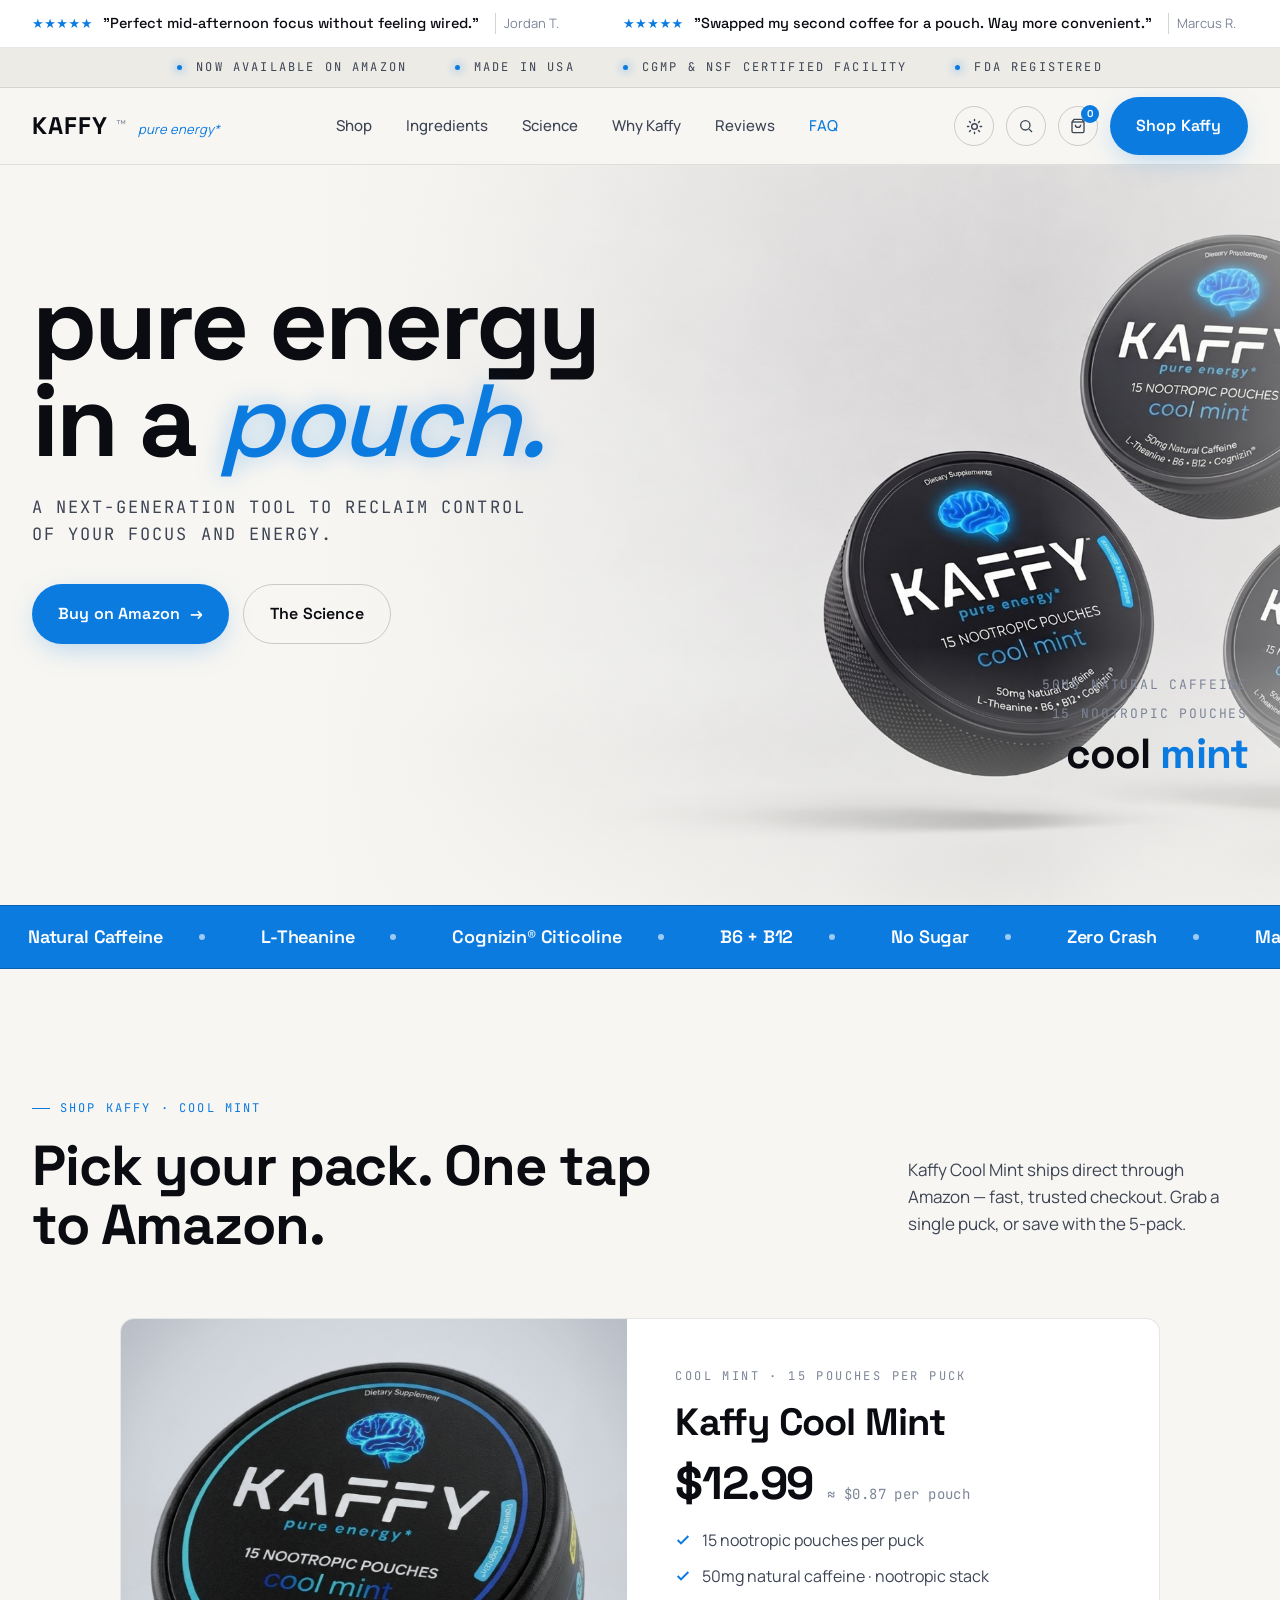
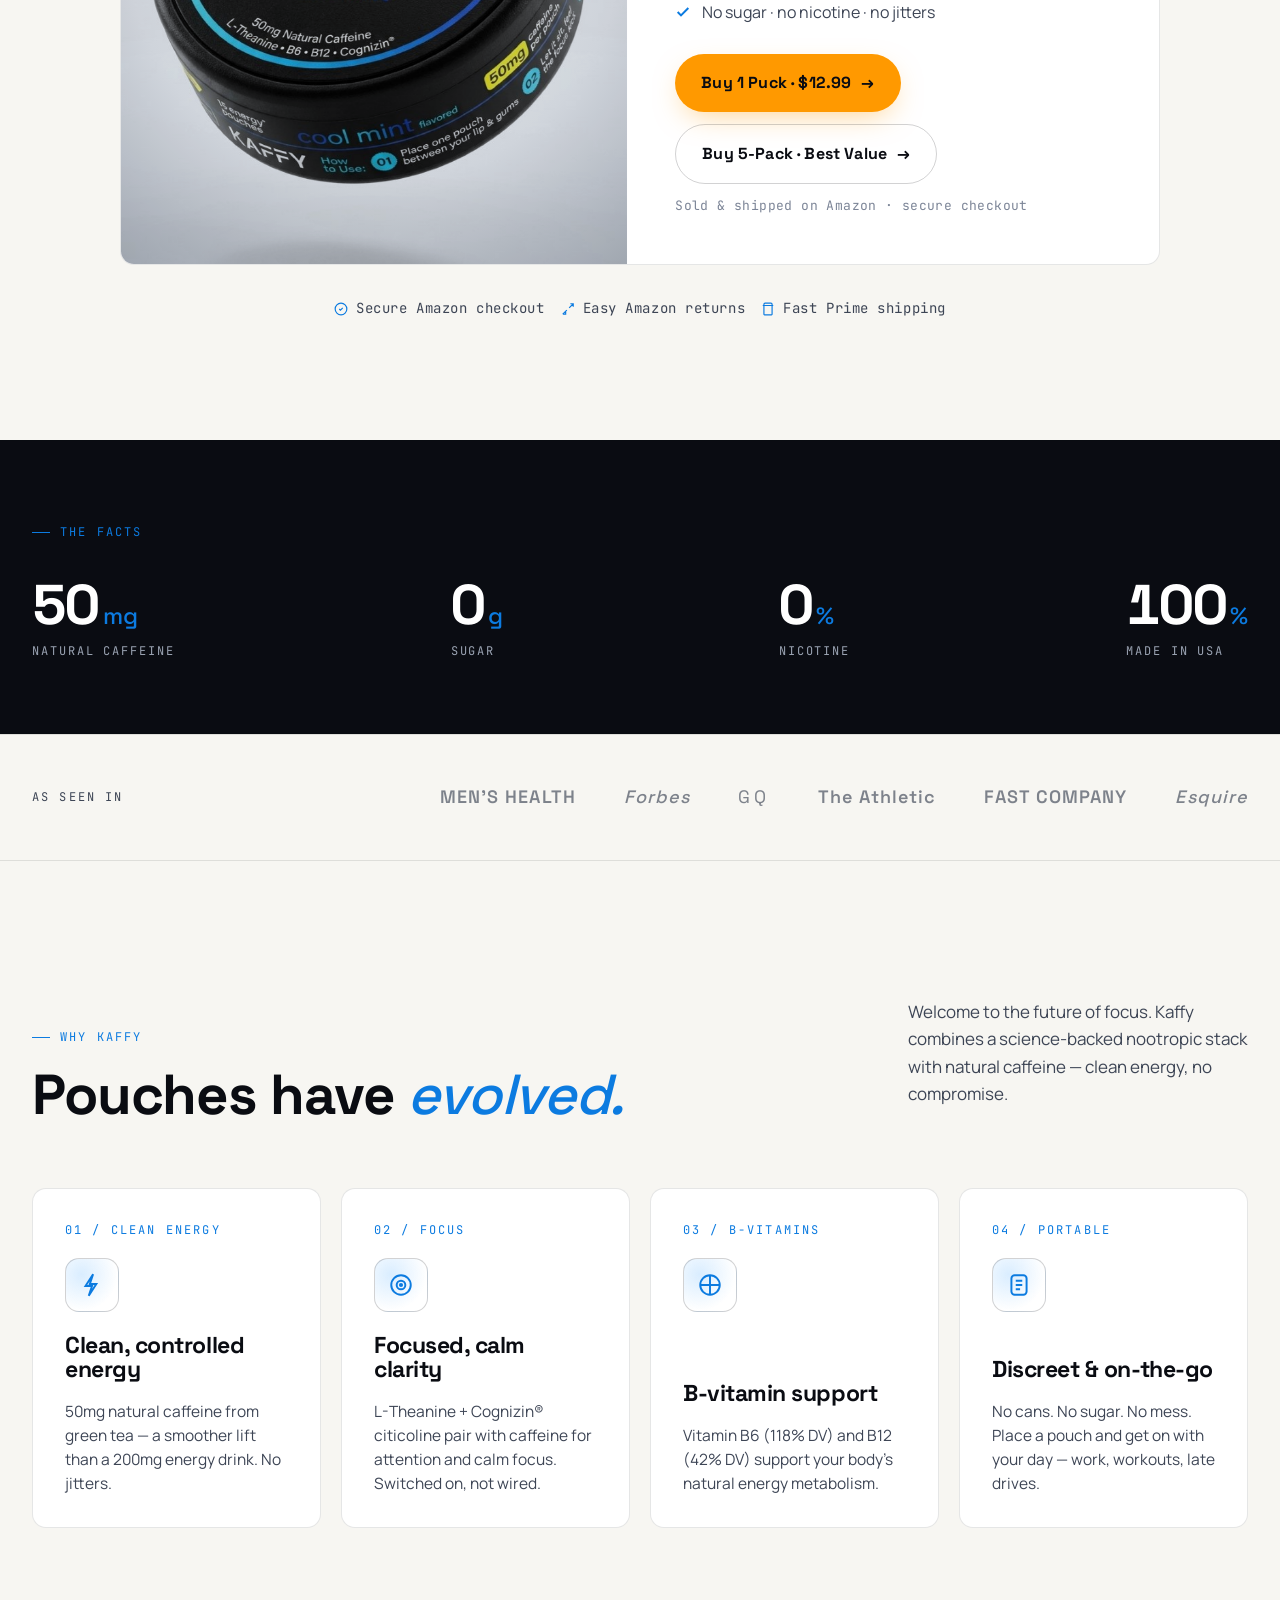
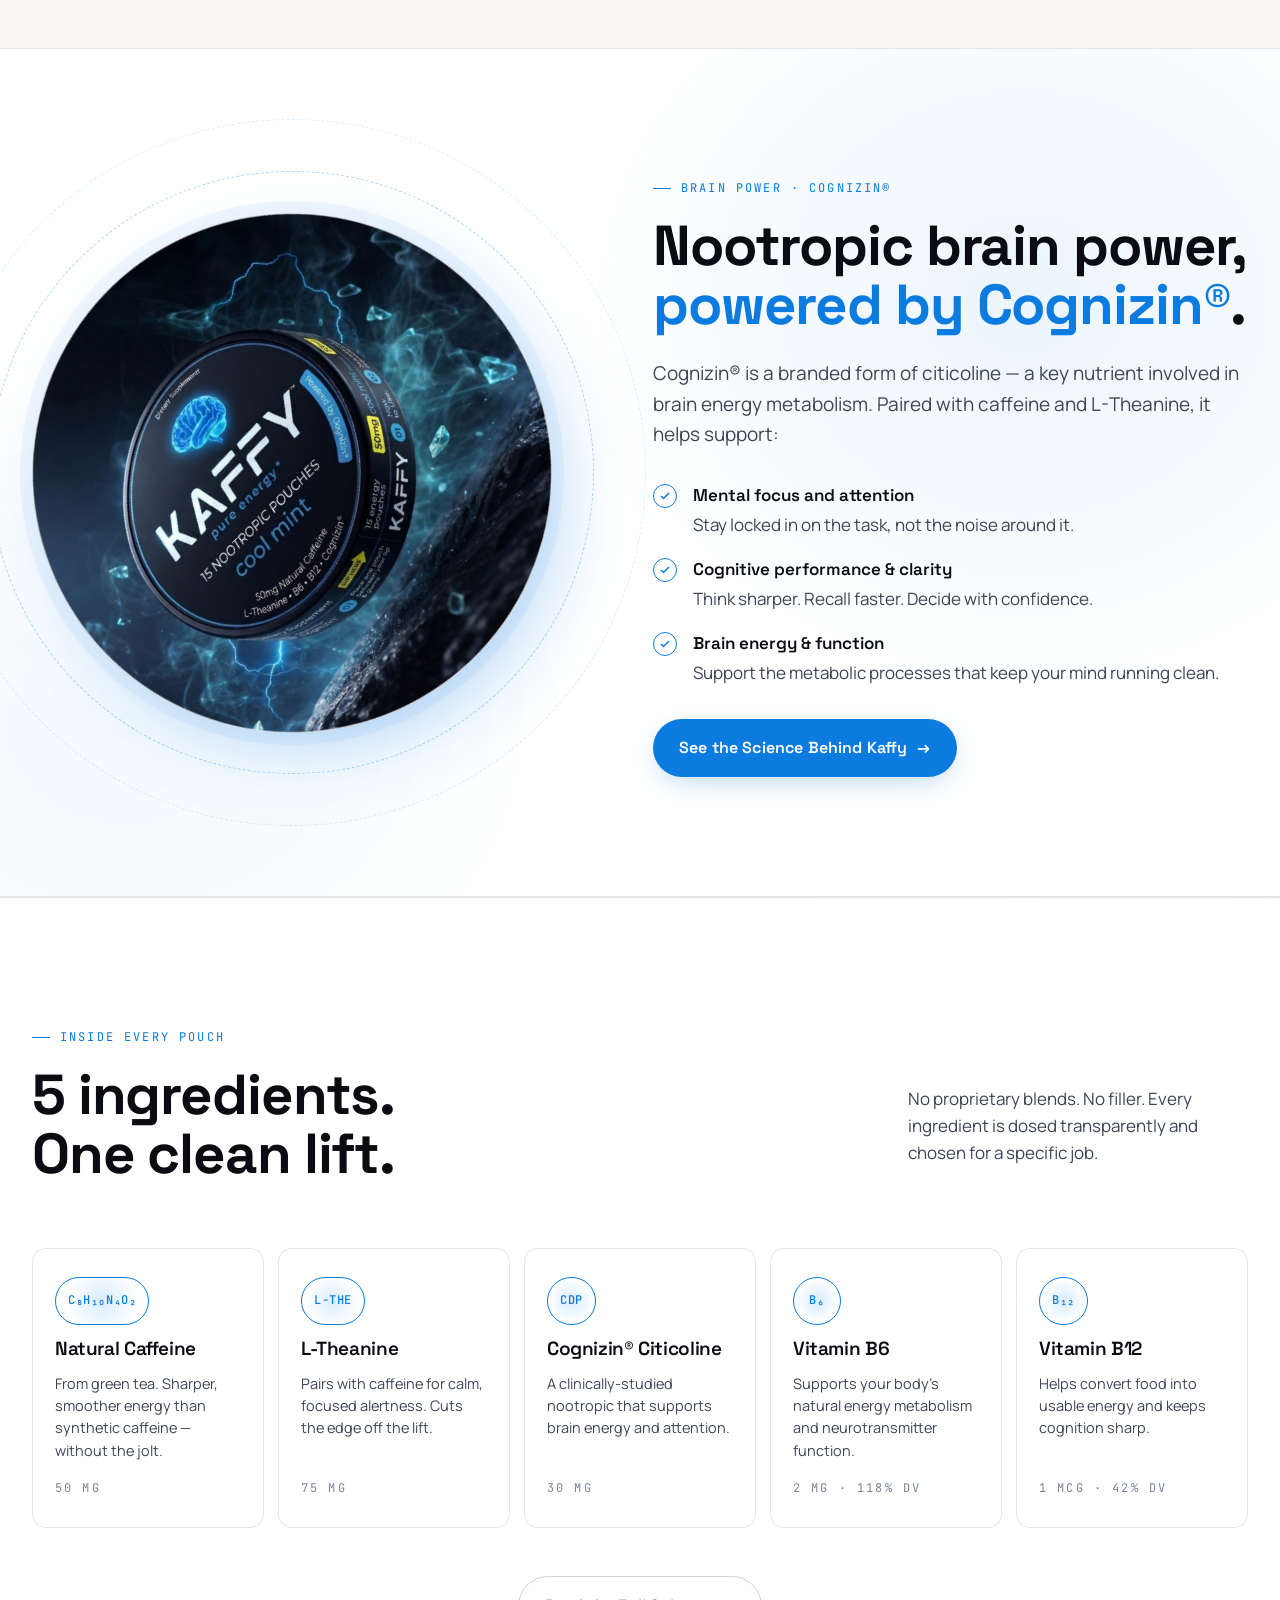
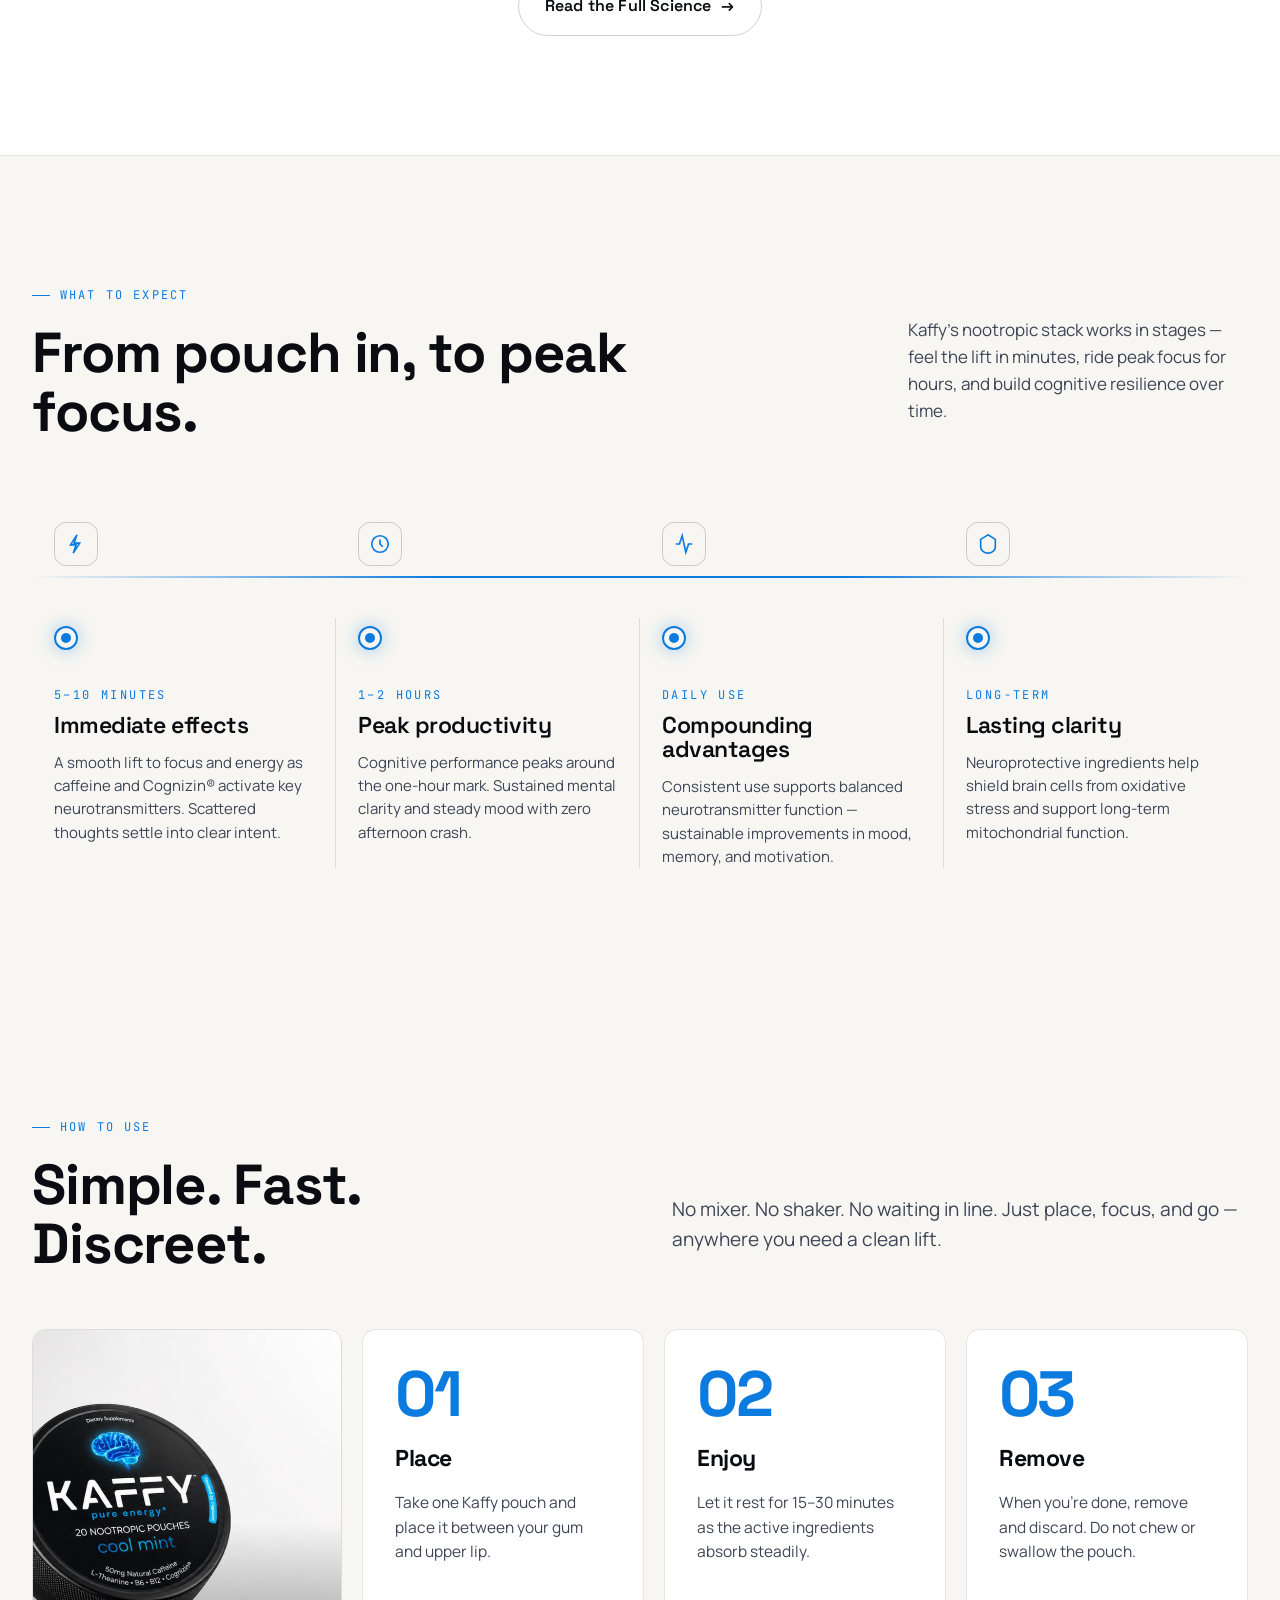
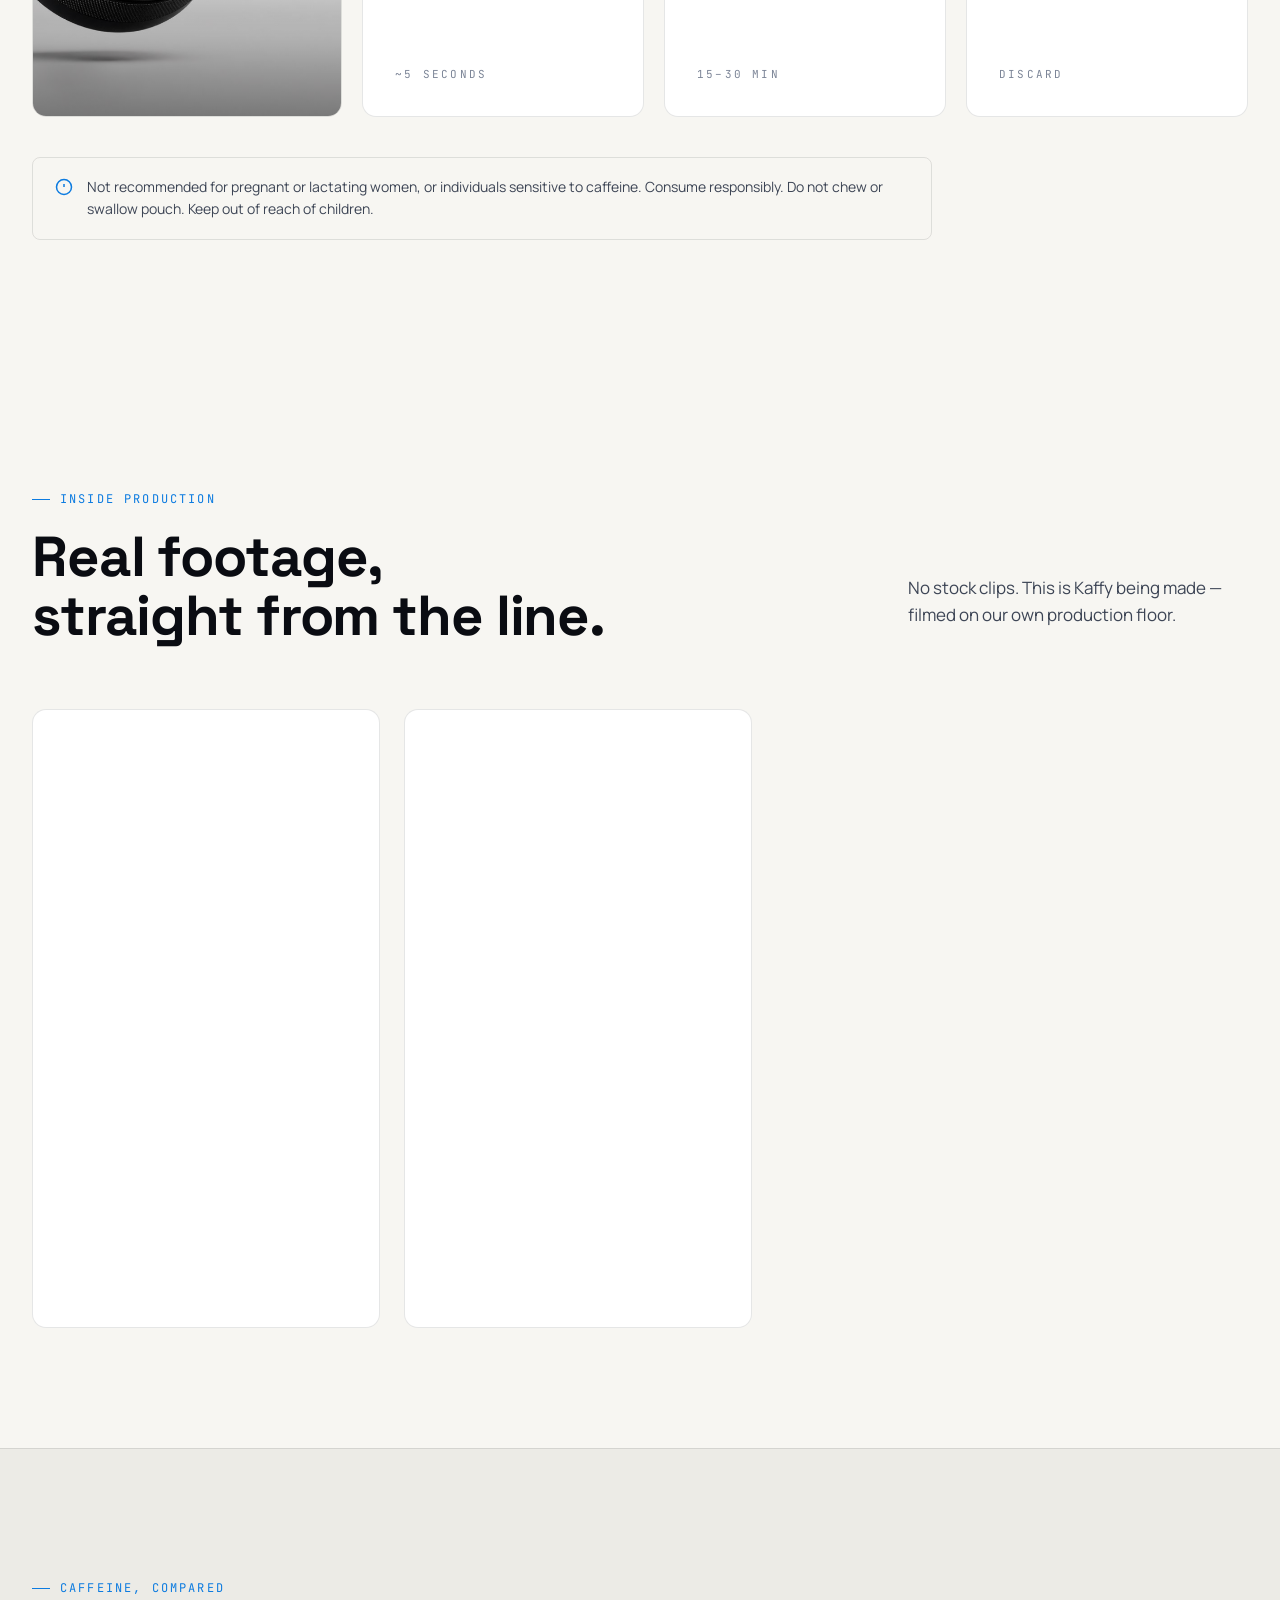
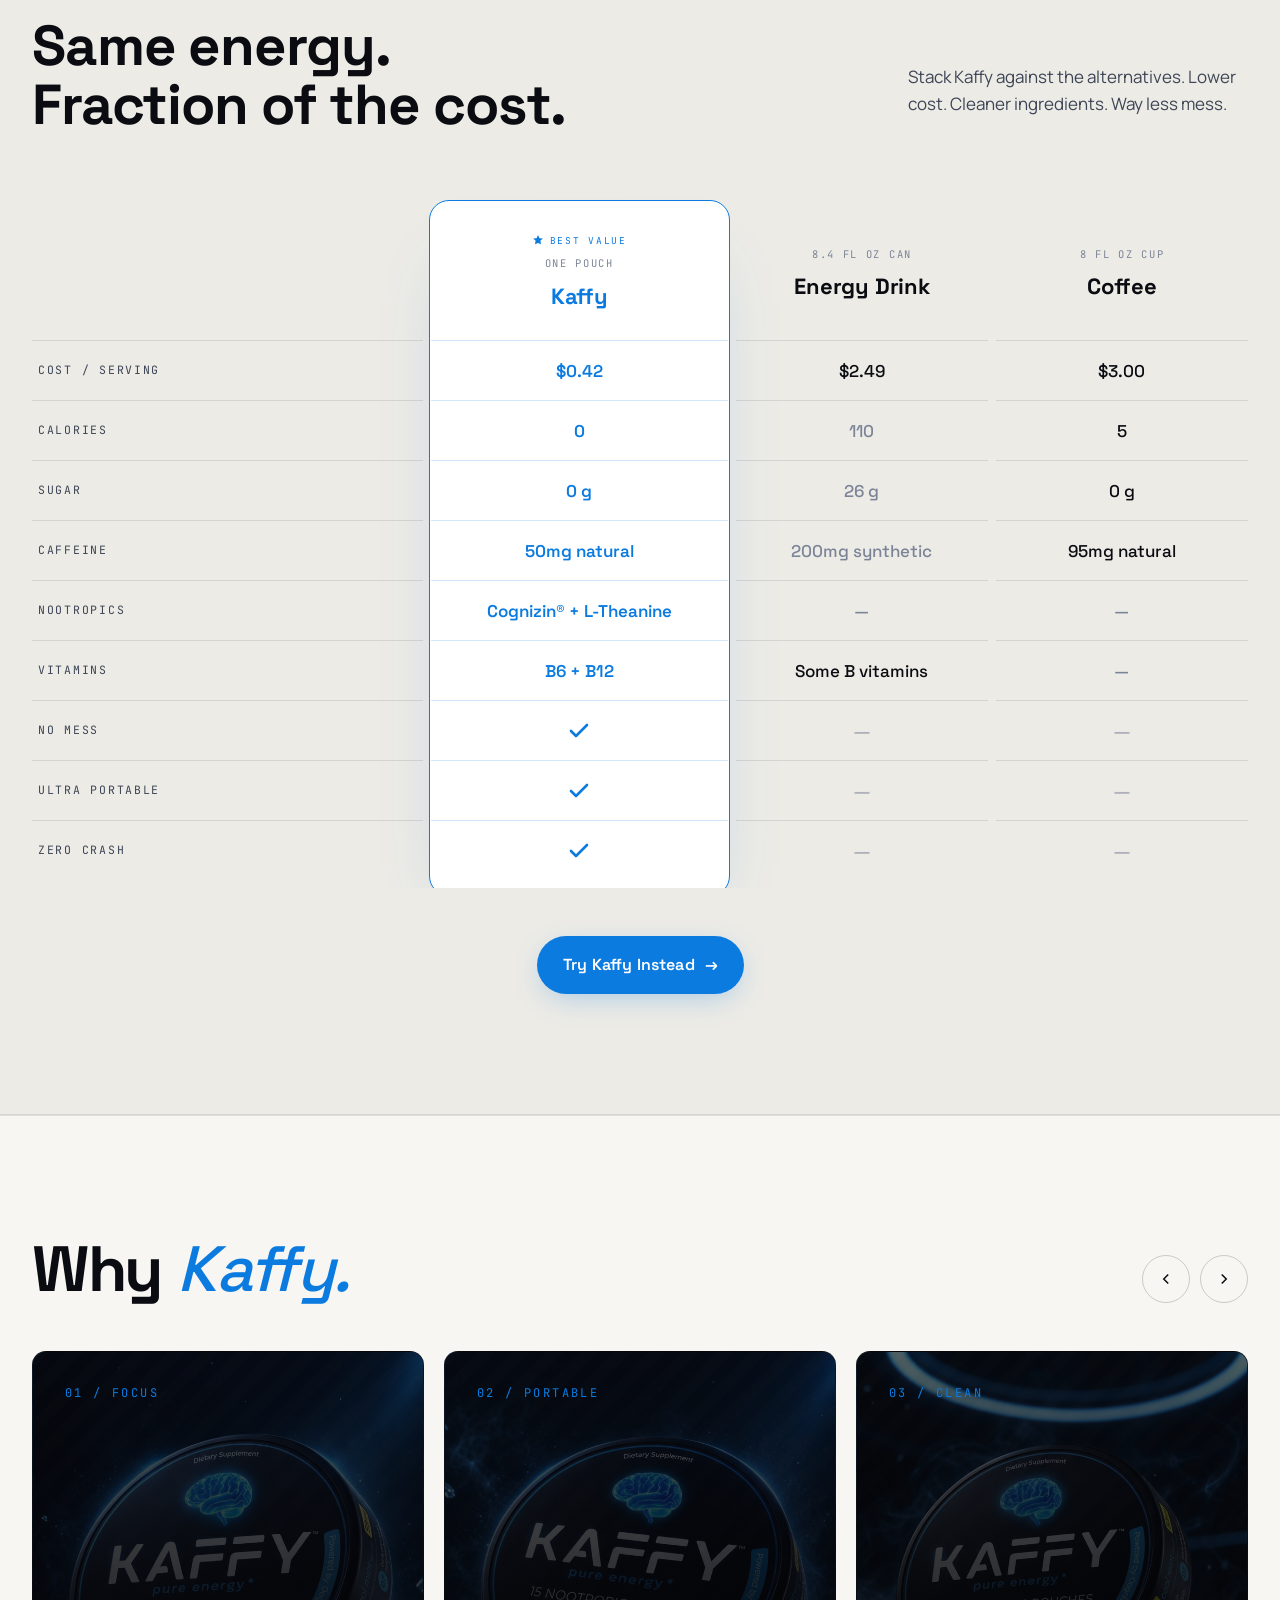
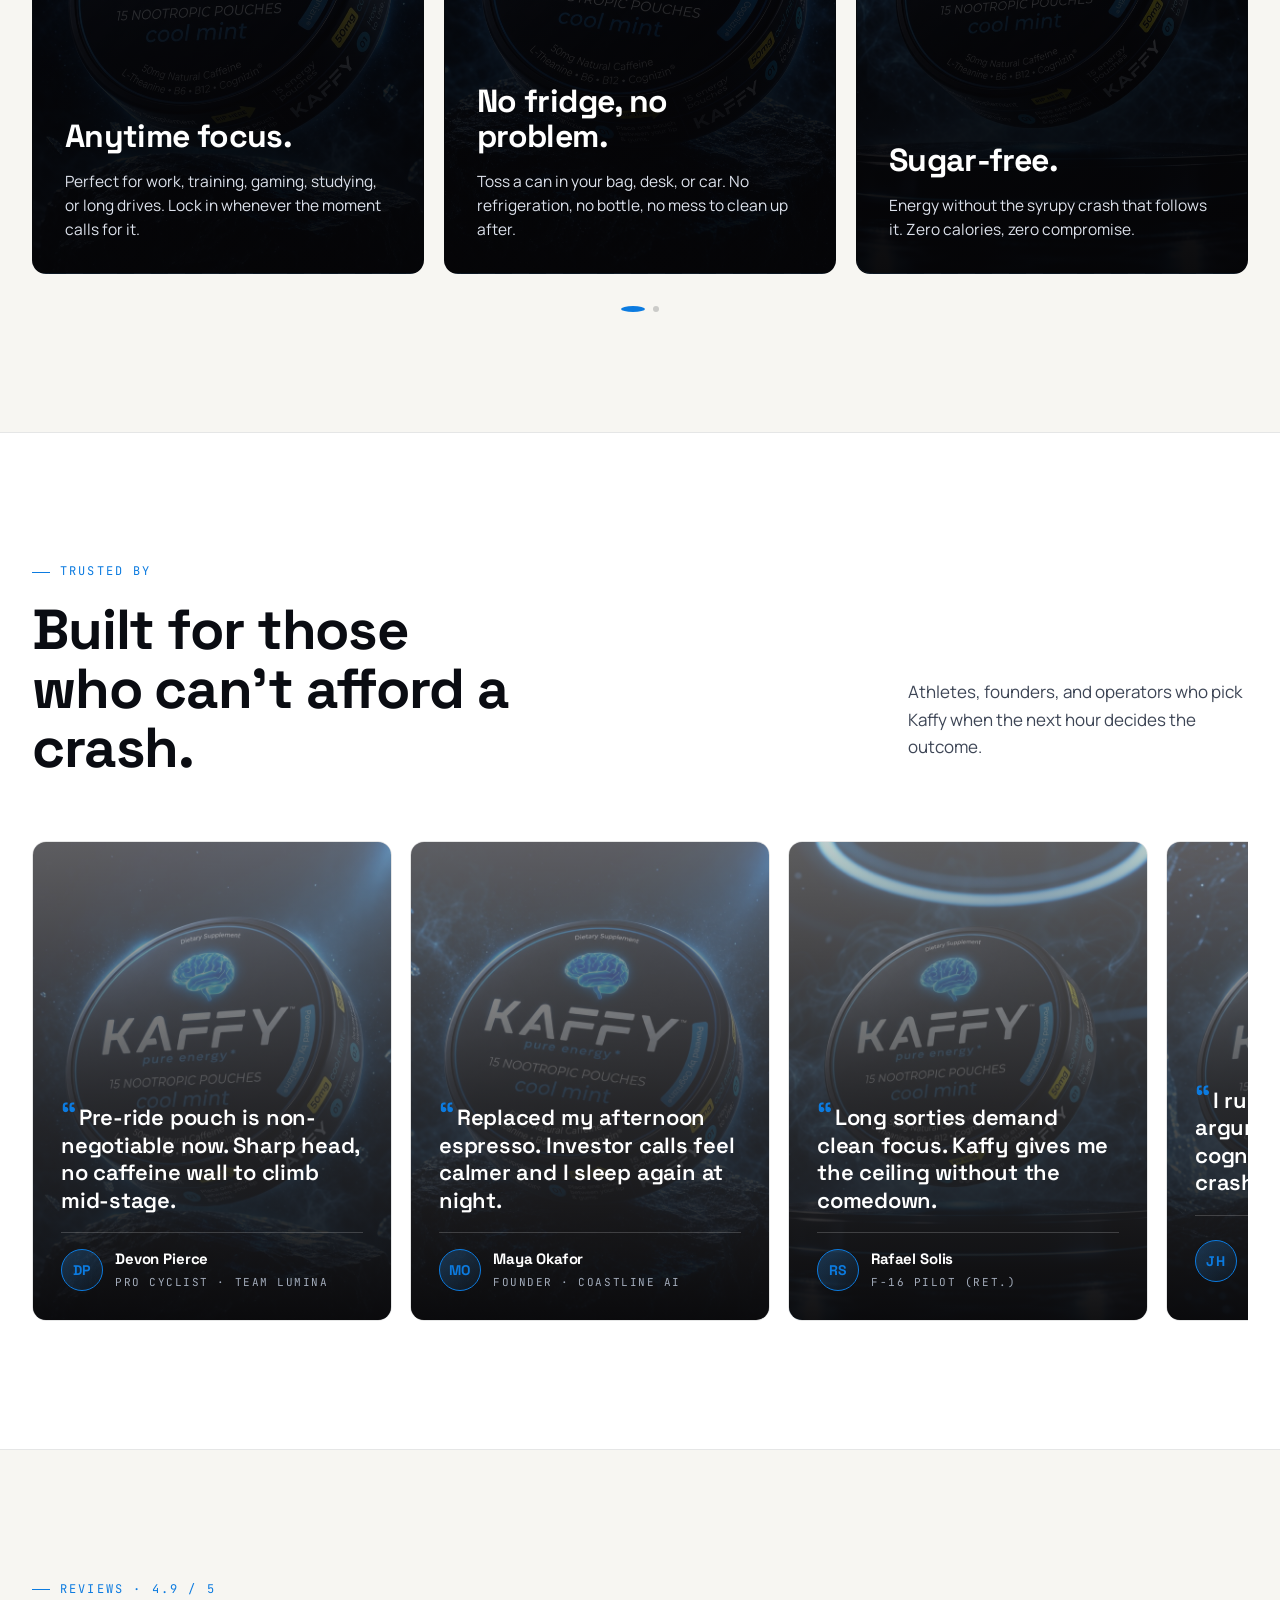
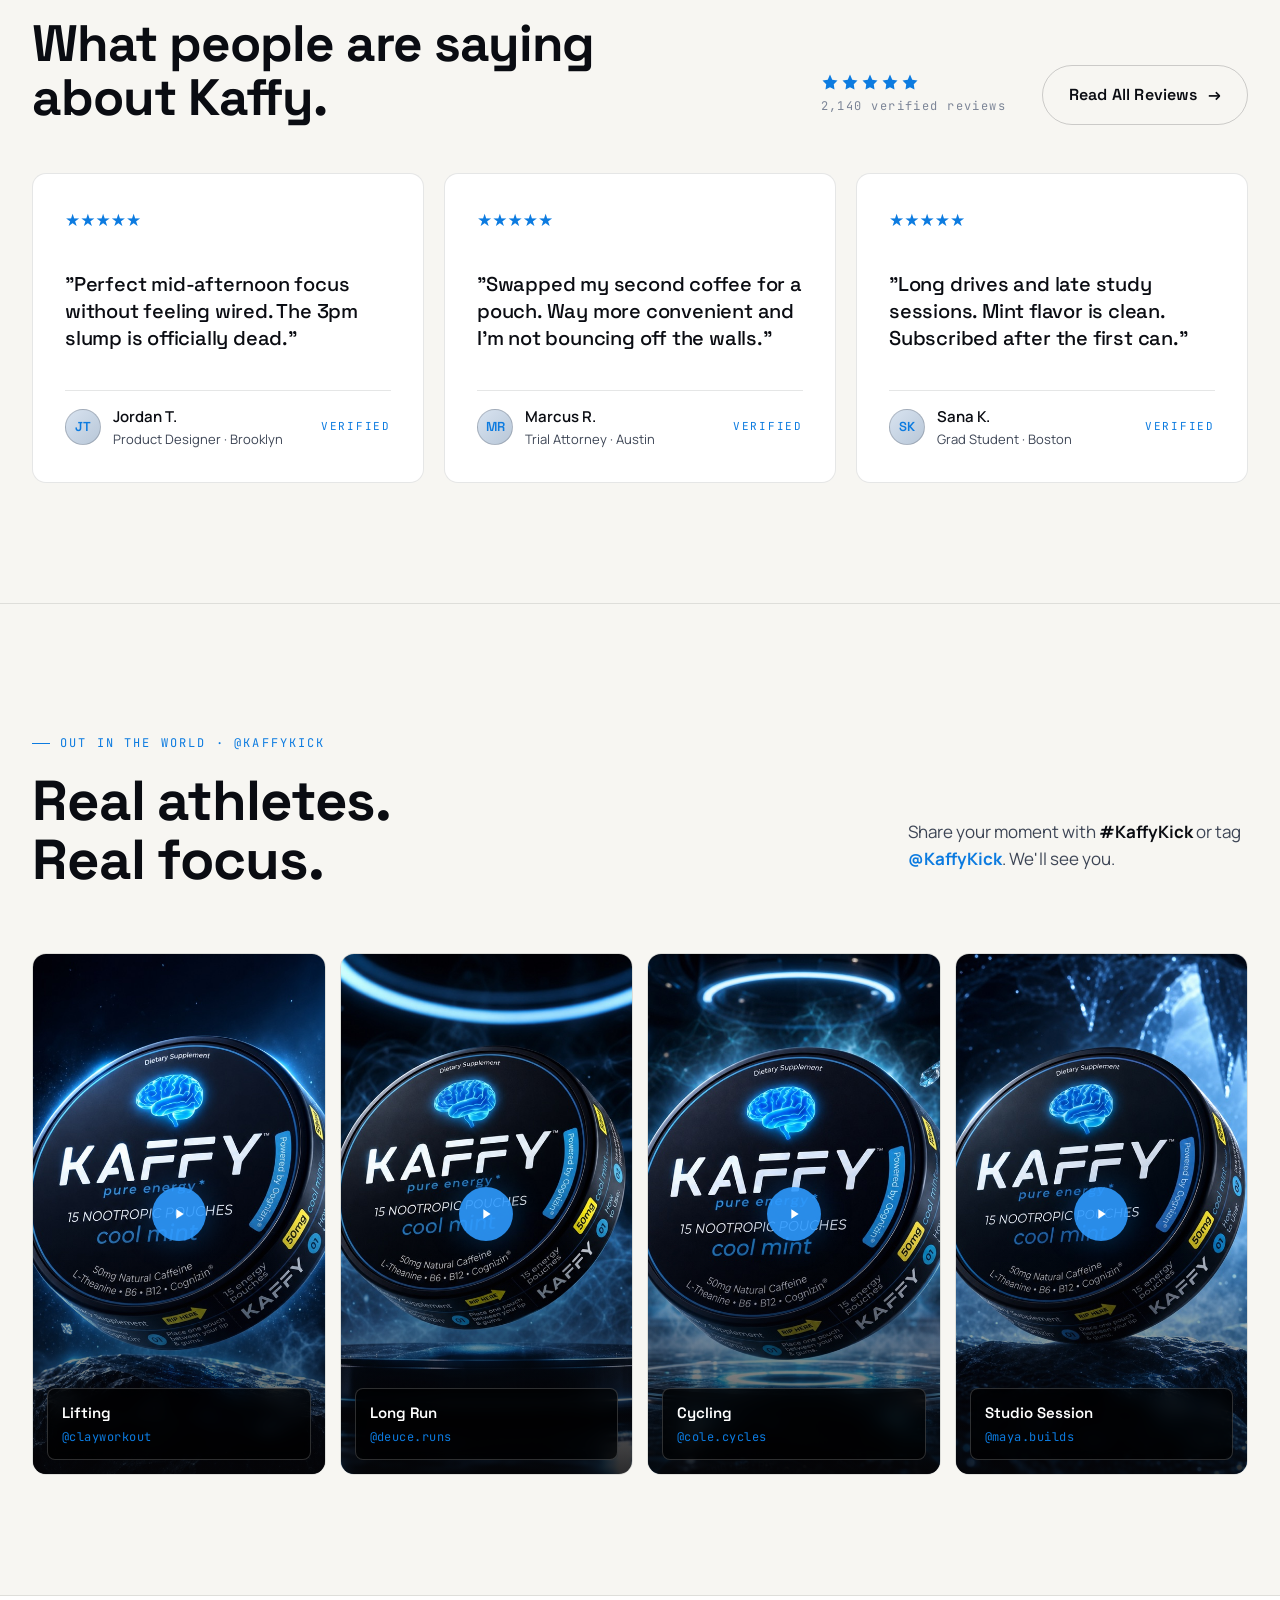
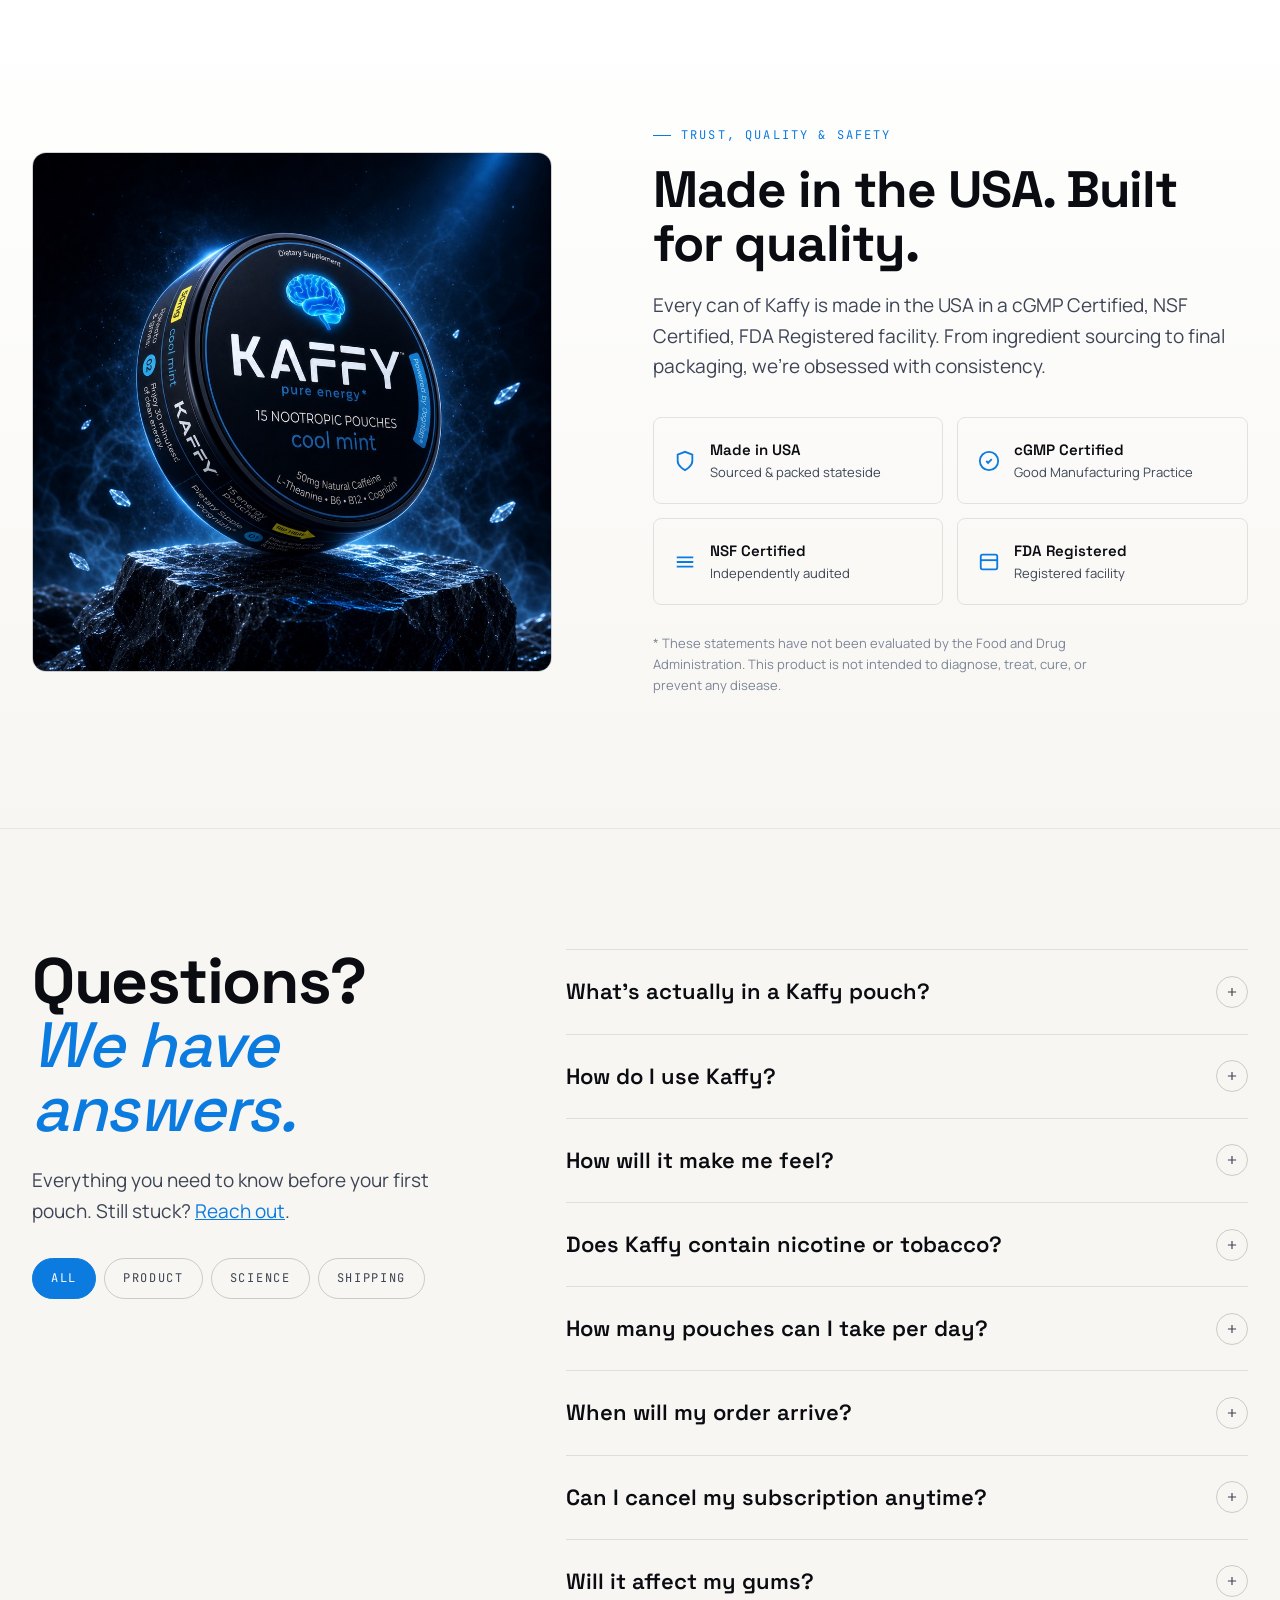
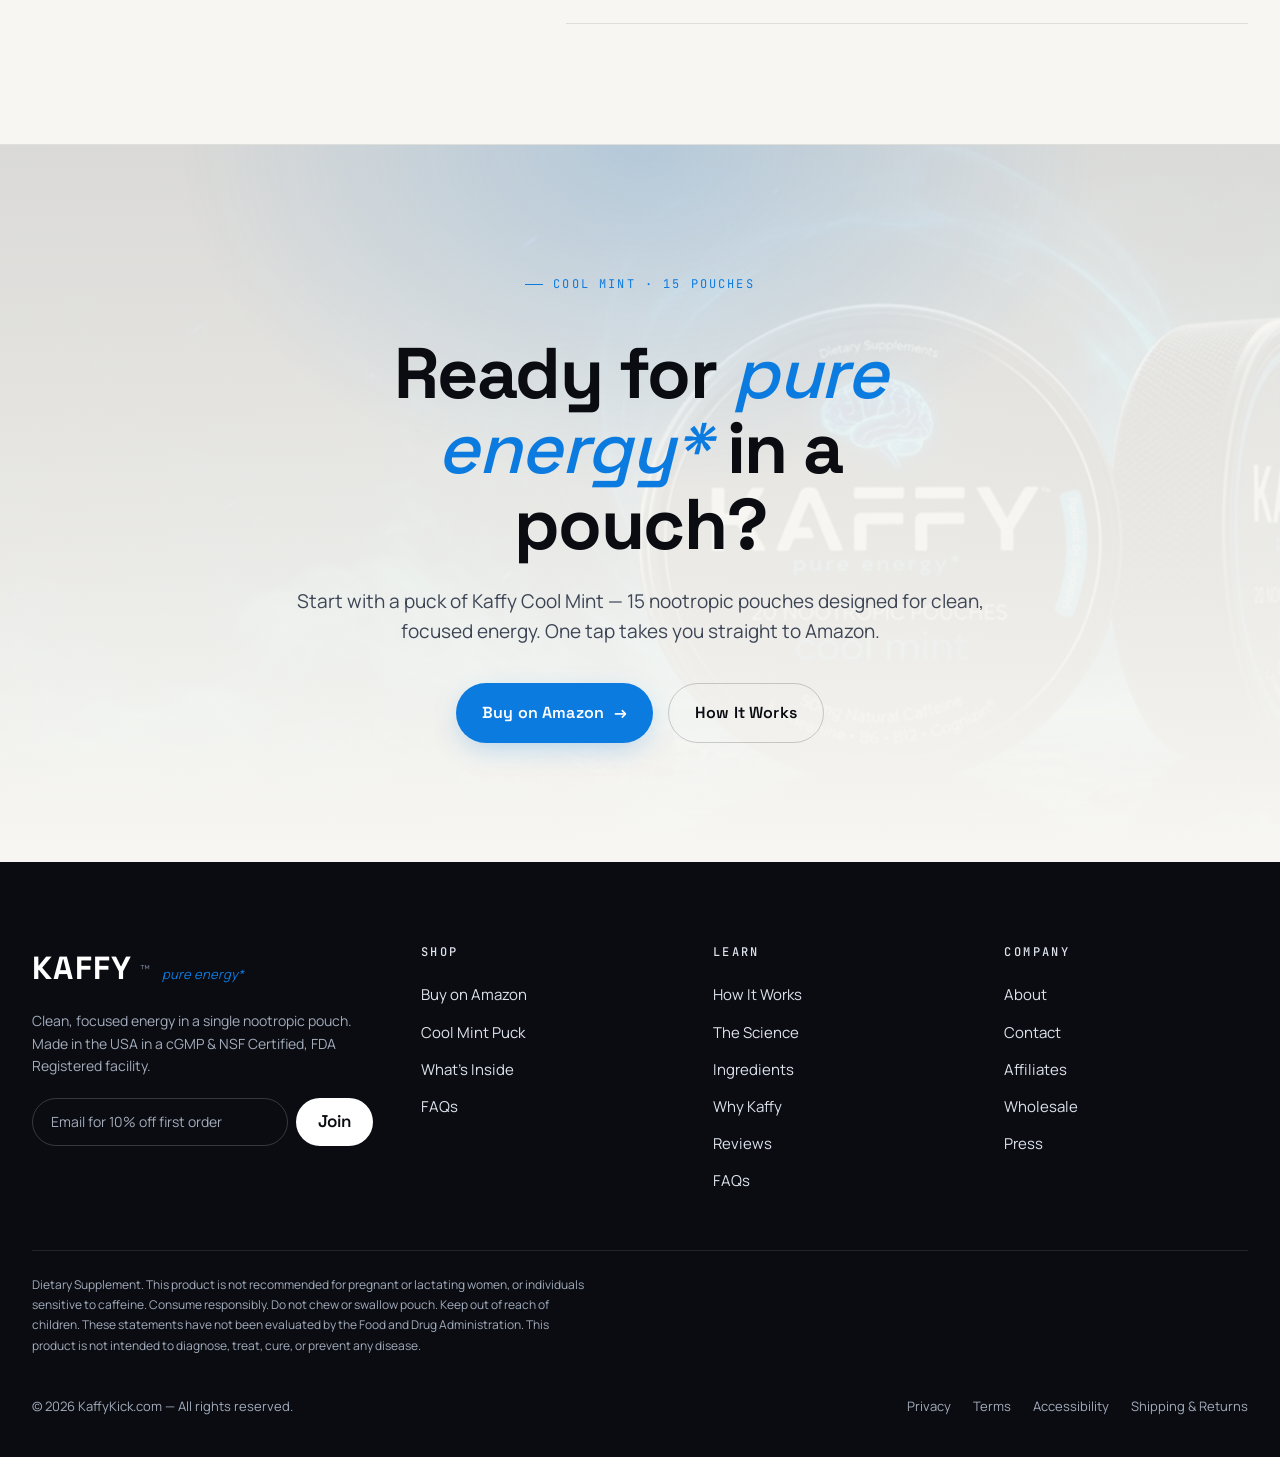
==== commit 1ab8a216: "Wire Amazon buy buttons to real listings; add 5-pack option Point all sitewide 'Buy on Amazon' butto" ====
--- a/index.html
+++ b/index.html
@@ -260,6 +260,10 @@
 .btn-amazon{background:#ff9900; color:#0a0c12; font-weight:700; box-shadow:0 10px 30px -10px rgba(255,153,0,.5)}
 .offer:hover .btn-amazon{background:#ffa929; transform:translateY(-1px)}
 .offer-note{font-size:13px; color:var(--ink-3); font-family:'JetBrains Mono',monospace; letter-spacing:.03em}
+.offer-buys{display:flex; gap:12px; flex-wrap:wrap}
+.btn-amazon-5{background:transparent; color:var(--ink); border:1.5px solid var(--line-2); font-weight:700}
+.btn-amazon-5:hover{border-color:#ff9900; color:#ff9900; background:rgba(255,153,0,.10); transform:translateY(-1px)}
+.offer:hover .btn-amazon-5{border-color:var(--line-2)}
 @media (max-width:820px){.offer{grid-template-columns:1fr} .offer-media{min-height:300px} .offer-body{padding:32px}}
 .tier-grid{display:grid; grid-template-columns:repeat(3,1fr); gap:20px; margin-top:64px}
 .tier-card{
@@ -1117,17 +1121,17 @@
     <div class="s-head">
       <div>
         <span class="eyebrow">Shop Kaffy · Cool Mint</span>
-        <h2 style="margin-top:18px">One puck. One tap to Amazon.</h2>
-      </div>
-      <p class="s-meta">Kaffy Cool Mint ships direct through Amazon — fast, trusted checkout. Tap the puck to buy now.</p>
-    </div>
-
-    <a class="offer" href="#" data-amazon aria-label="Buy Kaffy Cool Mint on Amazon">
+        <h2 style="margin-top:18px">Pick your pack. One tap to Amazon.</h2>
+      </div>
+      <p class="s-meta">Kaffy Cool Mint ships direct through Amazon — fast, trusted checkout. Grab a single puck, or save with the 5-pack.</p>
+    </div>
+
+    <div class="offer">
       <div class="offer-media">
         <img src="images/tier-single.jpg" alt="Kaffy Cool Mint puck — 15 pouches" />
       </div>
       <div class="offer-body">
-        <div class="offer-name">Cool Mint · 1 Puck · 15 Pouches</div>
+        <div class="offer-name">Cool Mint · 15 Pouches per Puck</div>
         <div class="offer-title">Kaffy Cool Mint</div>
         <div class="offer-price">
           <span class="now">$12.99</span>
@@ -1139,11 +1143,14 @@
           <li><svg width="16" height="16" viewBox="0 0 24 24" fill="none" stroke="currentColor" stroke-width="3"><path d="M20 6 9 17l-5-5"/></svg> No sugar · no nicotine · no jitters</li>
         </ul>
         <div class="offer-cta">
-          <span class="btn btn-amazon">Buy on Amazon <span class="arrow">→</span></span>
+          <div class="offer-buys">
+            <a class="btn btn-amazon" data-amazon aria-label="Buy a single puck of Kaffy Cool Mint on Amazon">Buy 1 Puck · $12.99 <span class="arrow">→</span></a>
+            <a class="btn btn-amazon-5" data-amazon-5 aria-label="Buy the 5-pack of Kaffy Cool Mint on Amazon">Buy 5-Pack · Best Value <span class="arrow">→</span></a>
+          </div>
           <span class="offer-note">Sold &amp; shipped on Amazon · secure checkout</span>
         </div>
       </div>
-    </a>
+    </div>
 
     <div class="shop-foot">
       <span><svg width="14" height="14" viewBox="0 0 24 24" fill="none" stroke="currentColor" stroke-width="2"><path d="m9 12 2 2 4-4"/><circle cx="12" cy="12" r="10"/></svg> Secure Amazon checkout</span>
@@ -1897,15 +1904,19 @@
 
 <script>
   /* ───────────────────────────────────────────────
-     AMAZON LINK — paste your product's Amazon URL below.
-     Every "Buy on Amazon" button + the product card use it.
+     AMAZON LINKS — the Kaffy Cool Mint listings.
+     [data-amazon]   → single puck (Pack of 1, default everywhere)
+     [data-amazon-5] → 5-pack (shop section value option)
      ─────────────────────────────────────────────── */
-  const AMAZON_URL = "https://www.amazon.com/"; // TODO: replace with the Kaffy Amazon listing URL
-  document.querySelectorAll('[data-amazon]').forEach(el => {
-    el.setAttribute('href', AMAZON_URL);
+  const AMAZON_URL       = "https://www.amazon.com/dp/B0H3KMV2JQ"; // Pack of 1 · single puck
+  const AMAZON_URL_5PACK = "https://www.amazon.com/dp/B0H3KB78XK"; // Pack of 5
+  const wireAmazon = (sel, url) => document.querySelectorAll(sel).forEach(el => {
+    el.setAttribute('href', url);
     el.setAttribute('target', '_blank');
     el.setAttribute('rel', 'noopener');
   });
+  wireAmazon('[data-amazon]', AMAZON_URL);
+  wireAmazon('[data-amazon-5]', AMAZON_URL_5PACK);
 
   /* Theme toggle (light ⇄ dark), persisted */
   (() => {
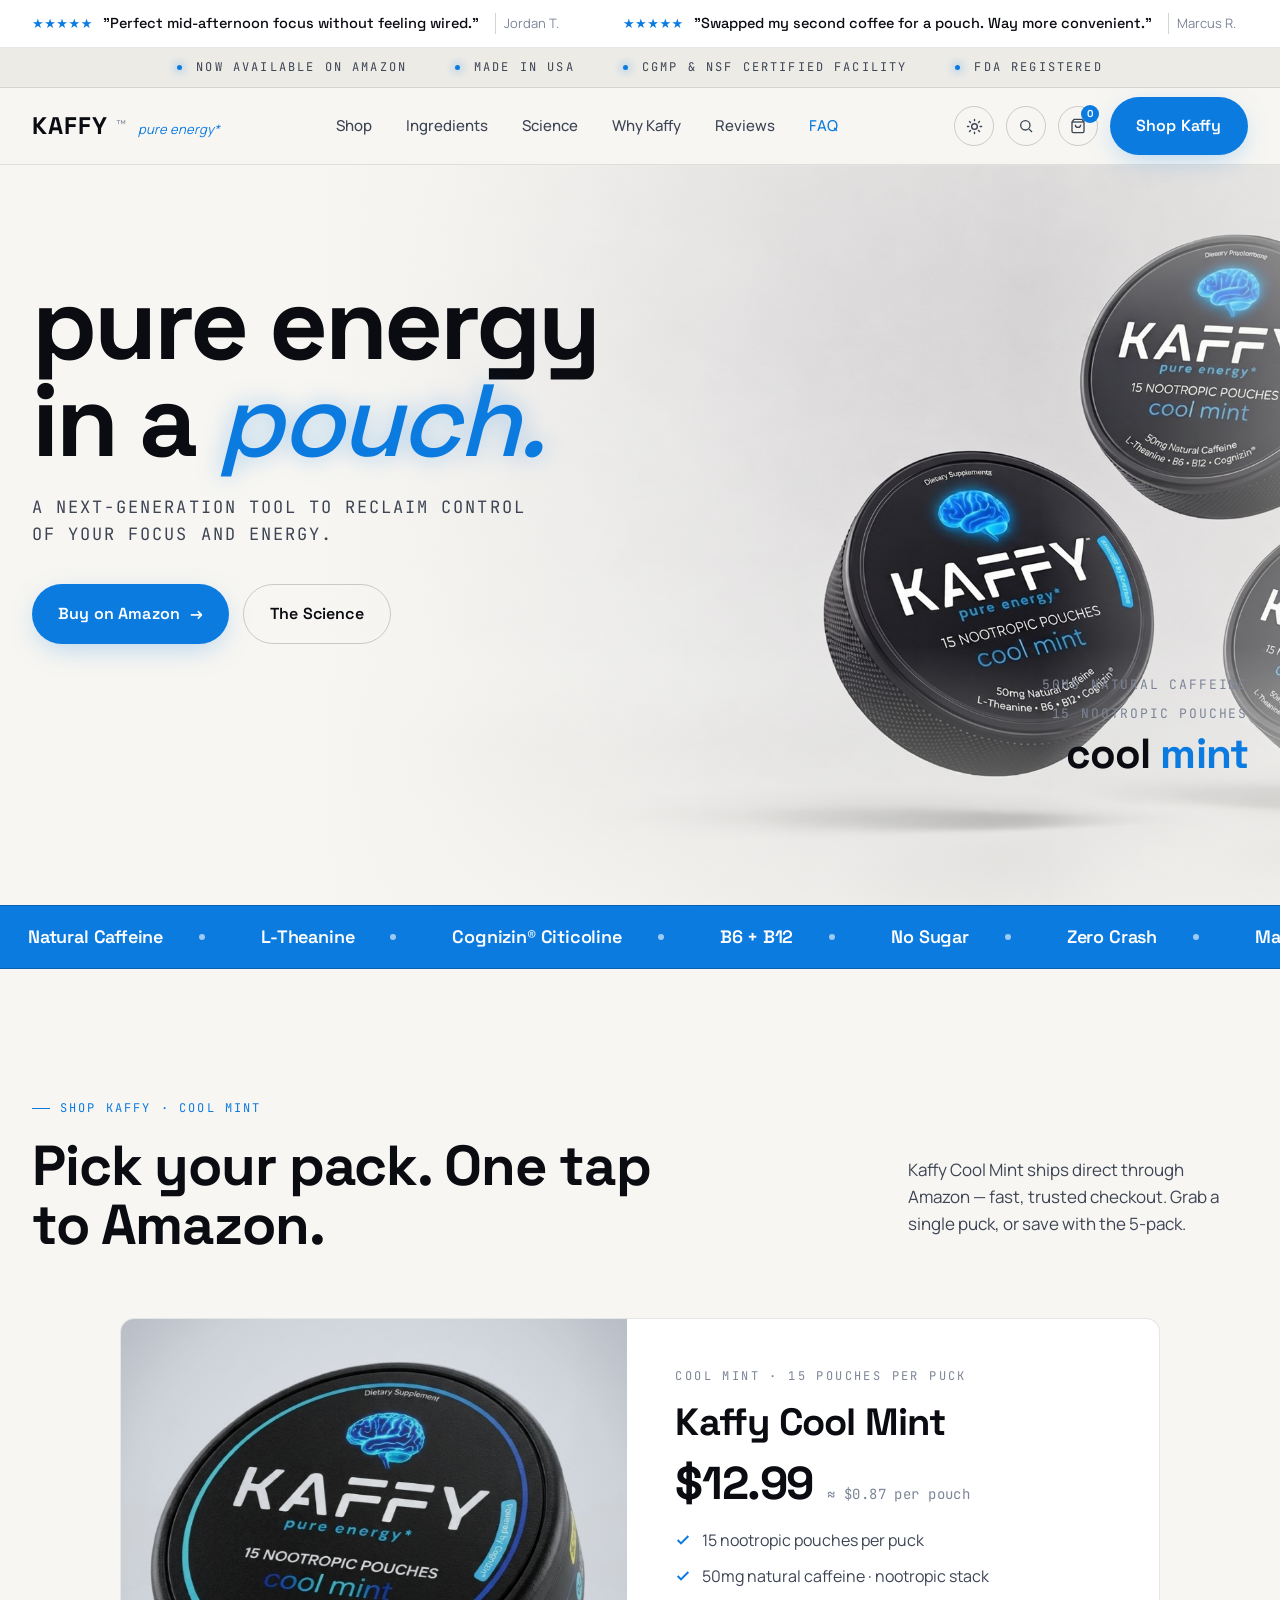
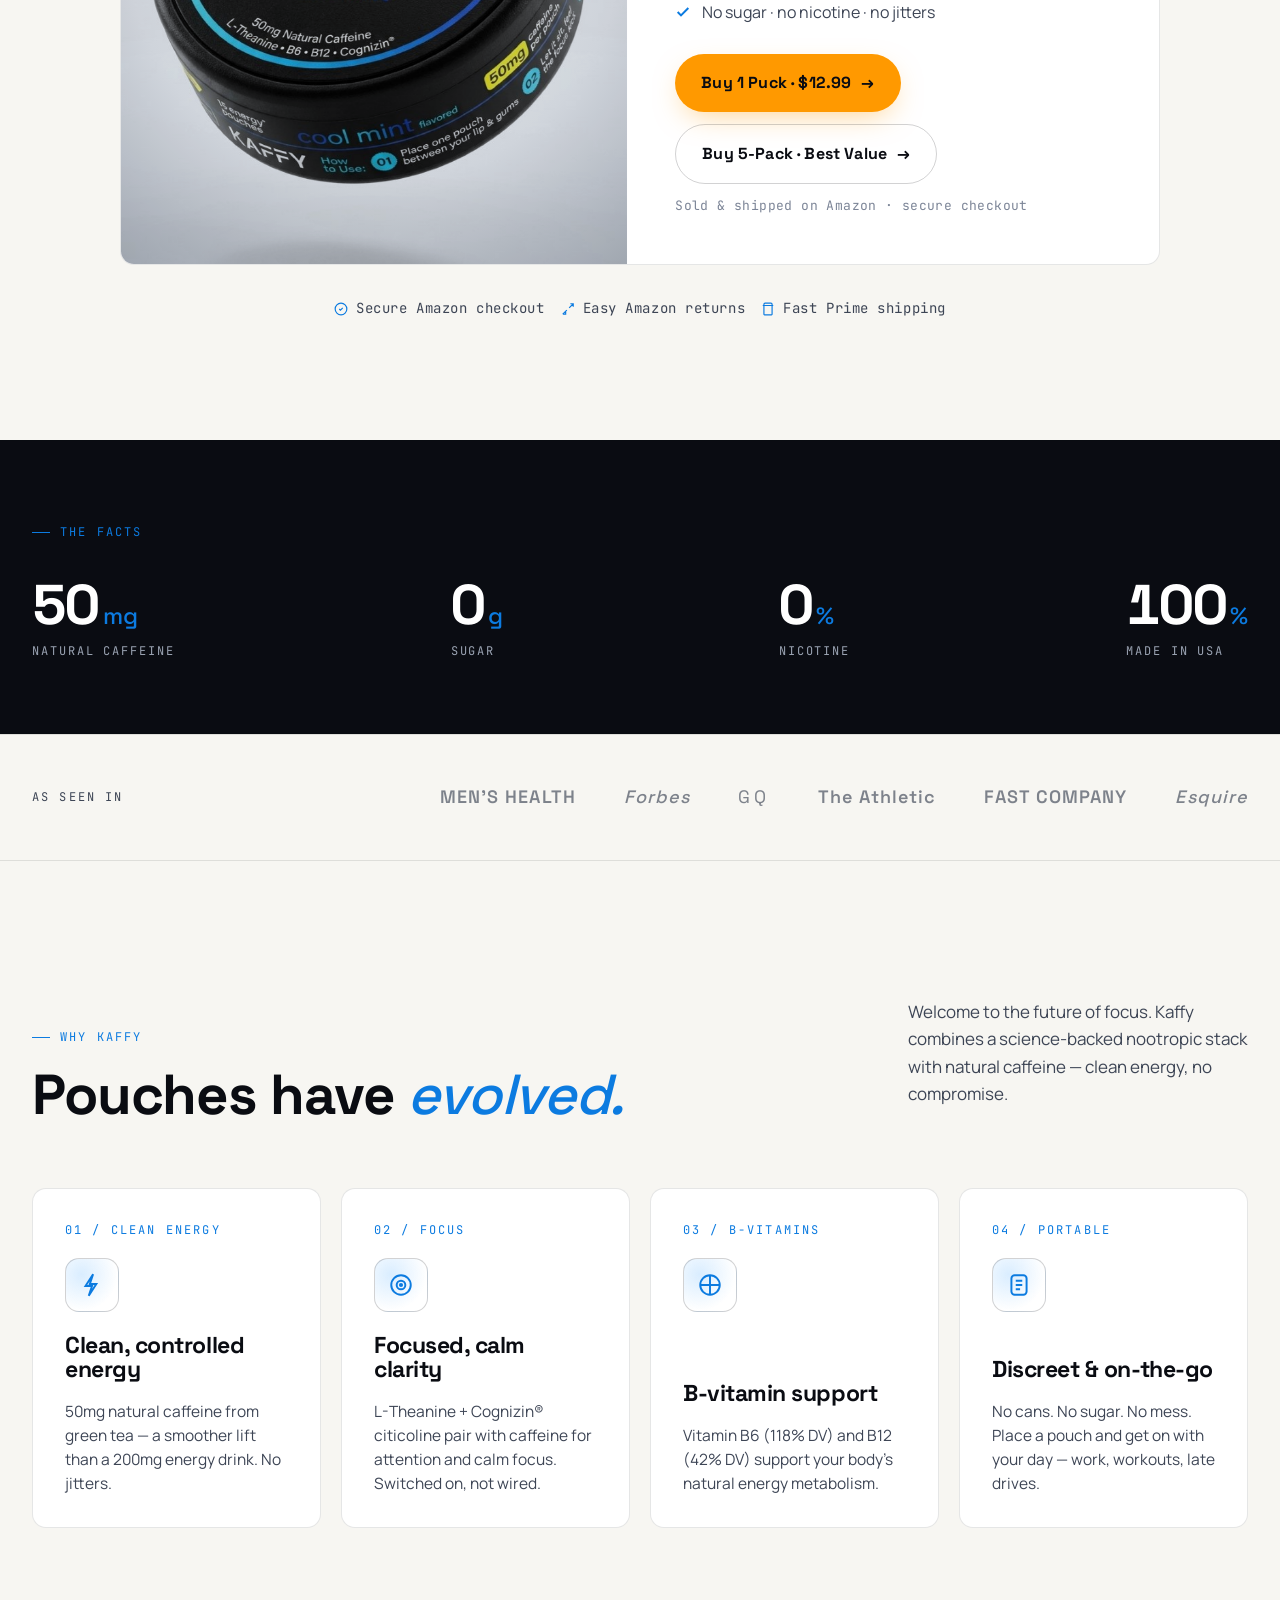
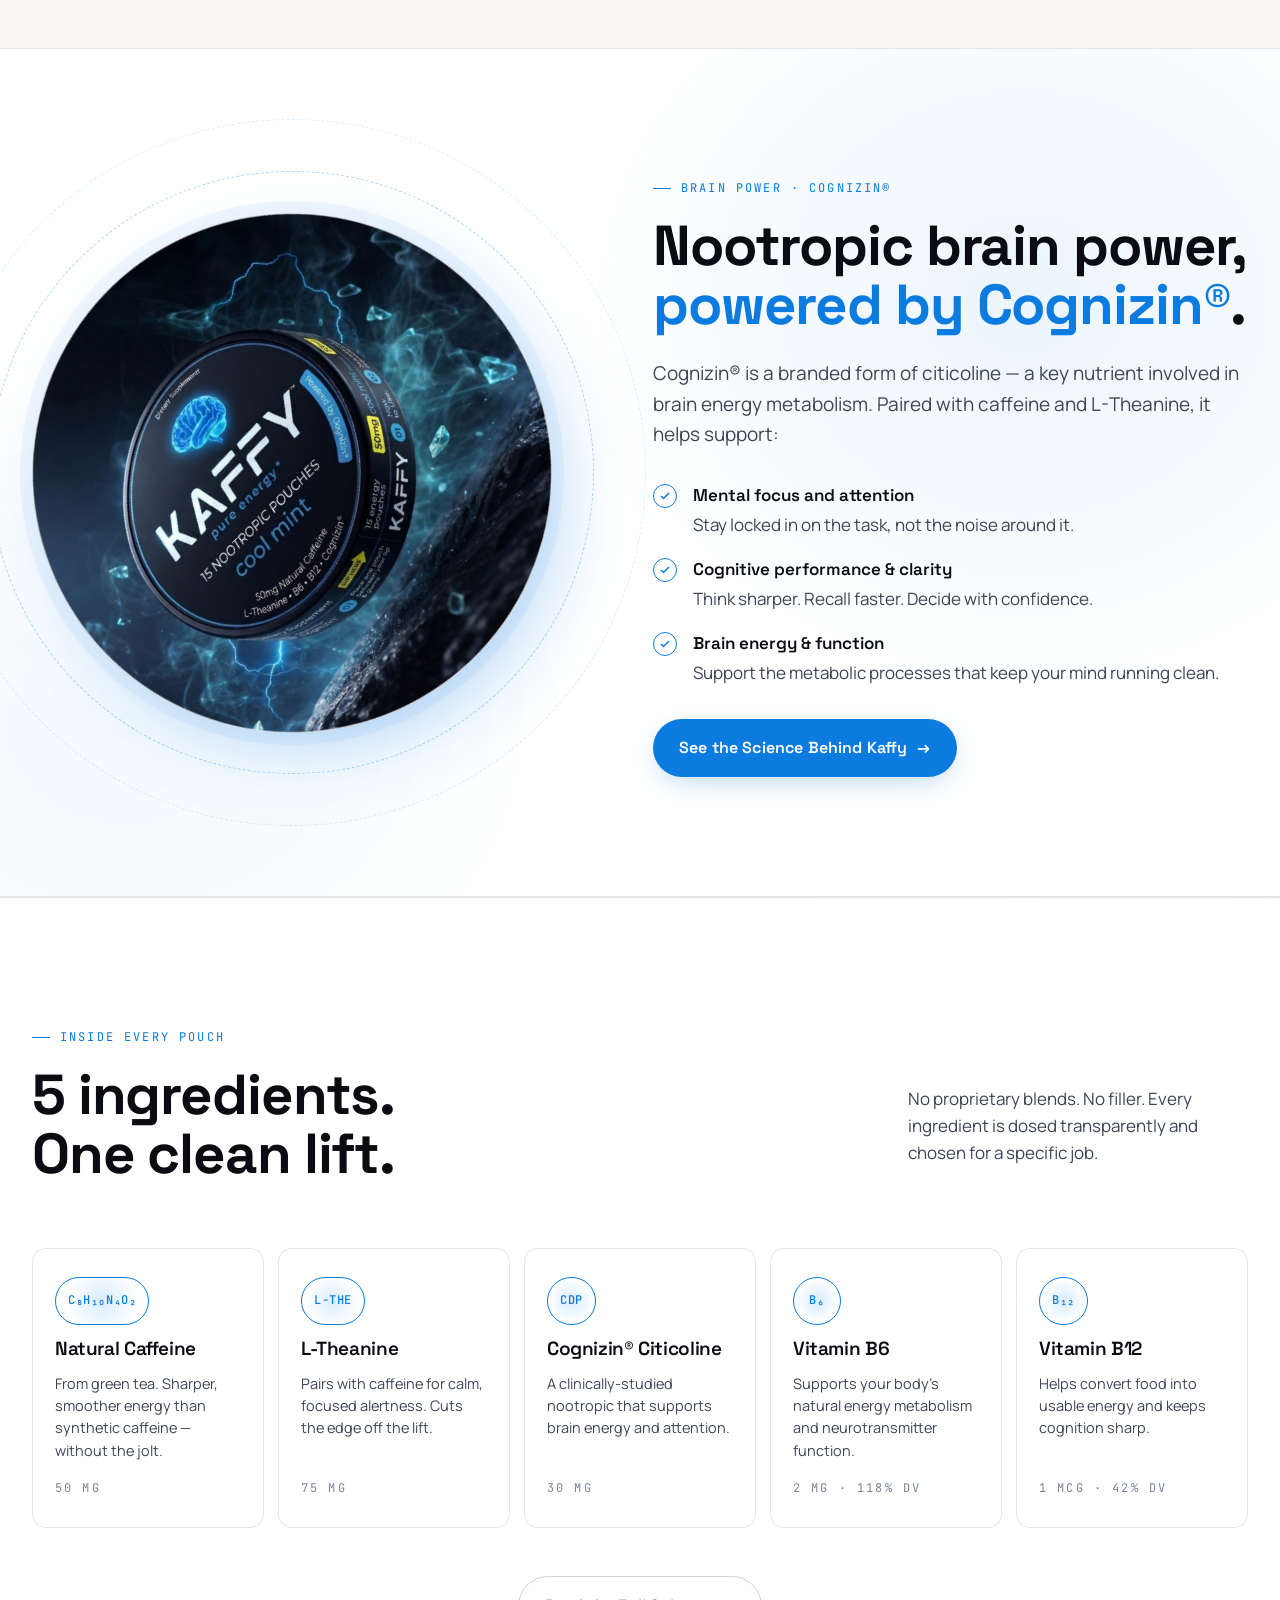
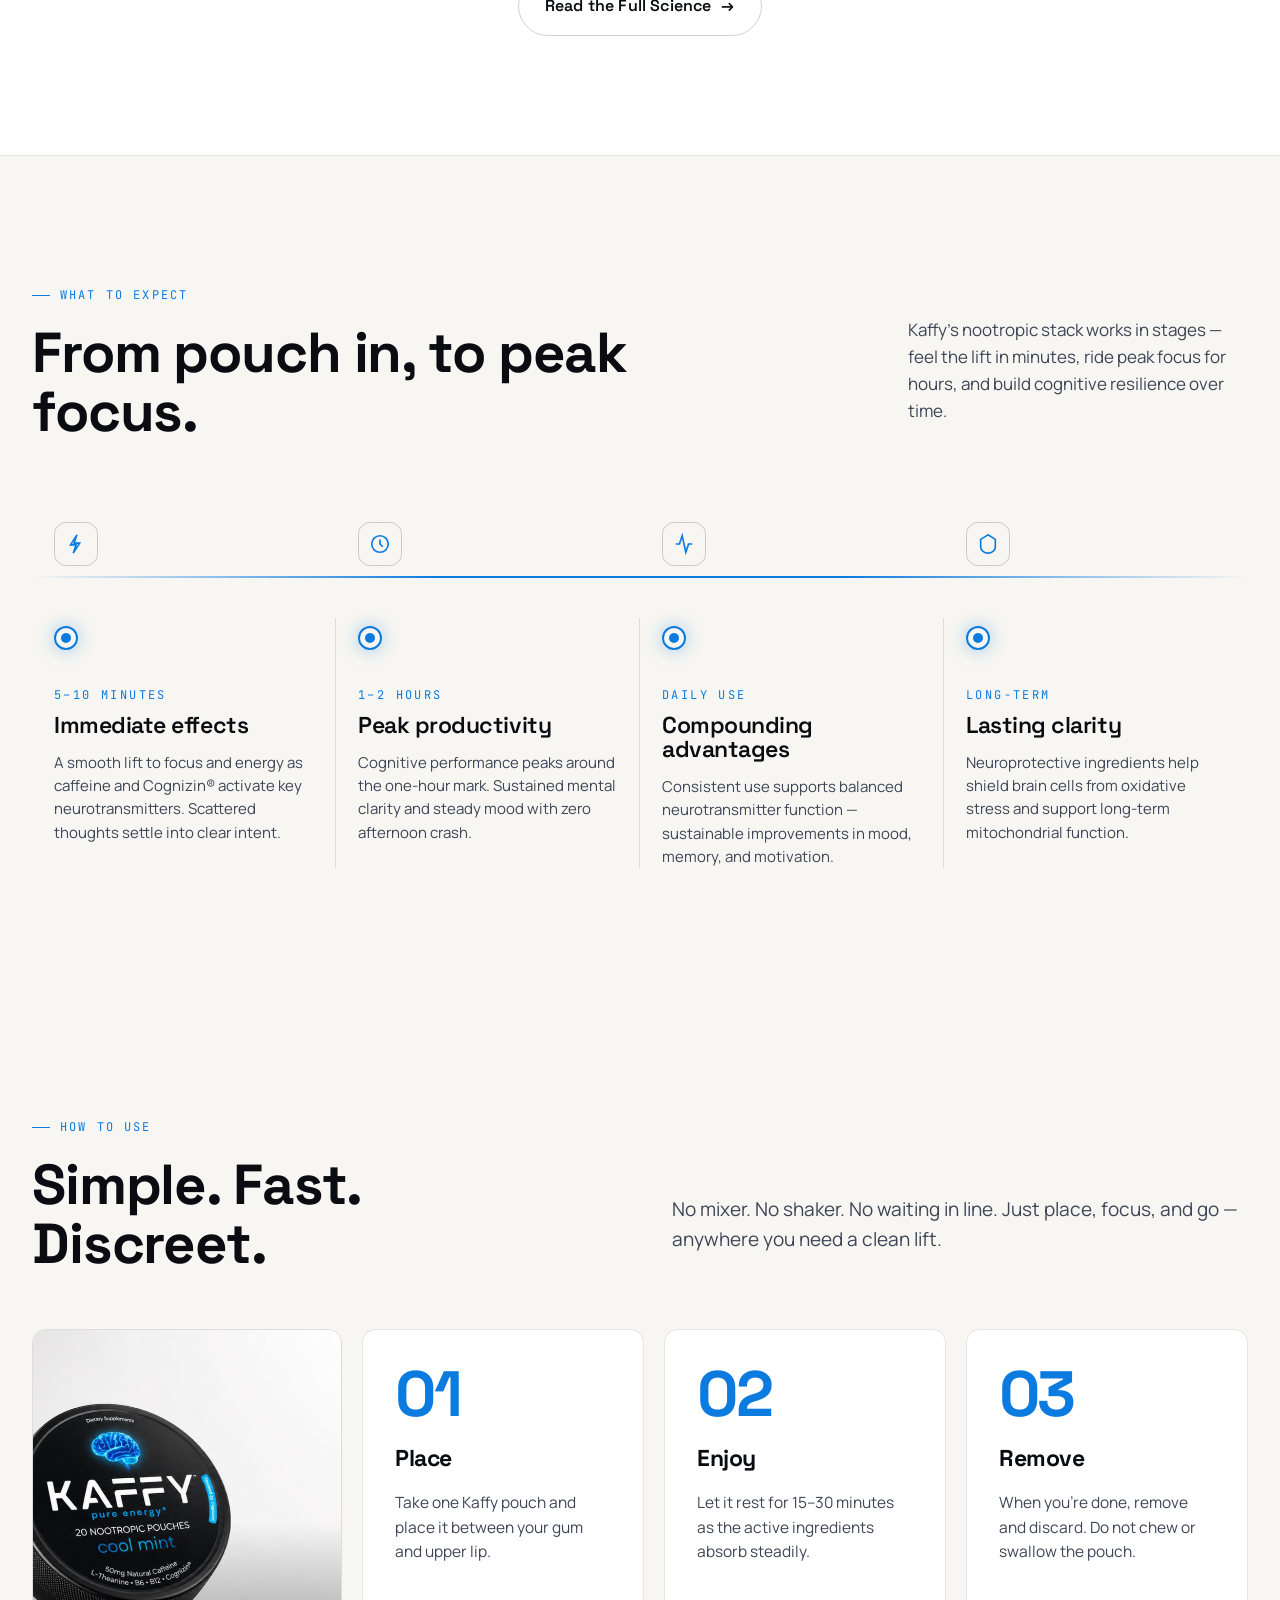
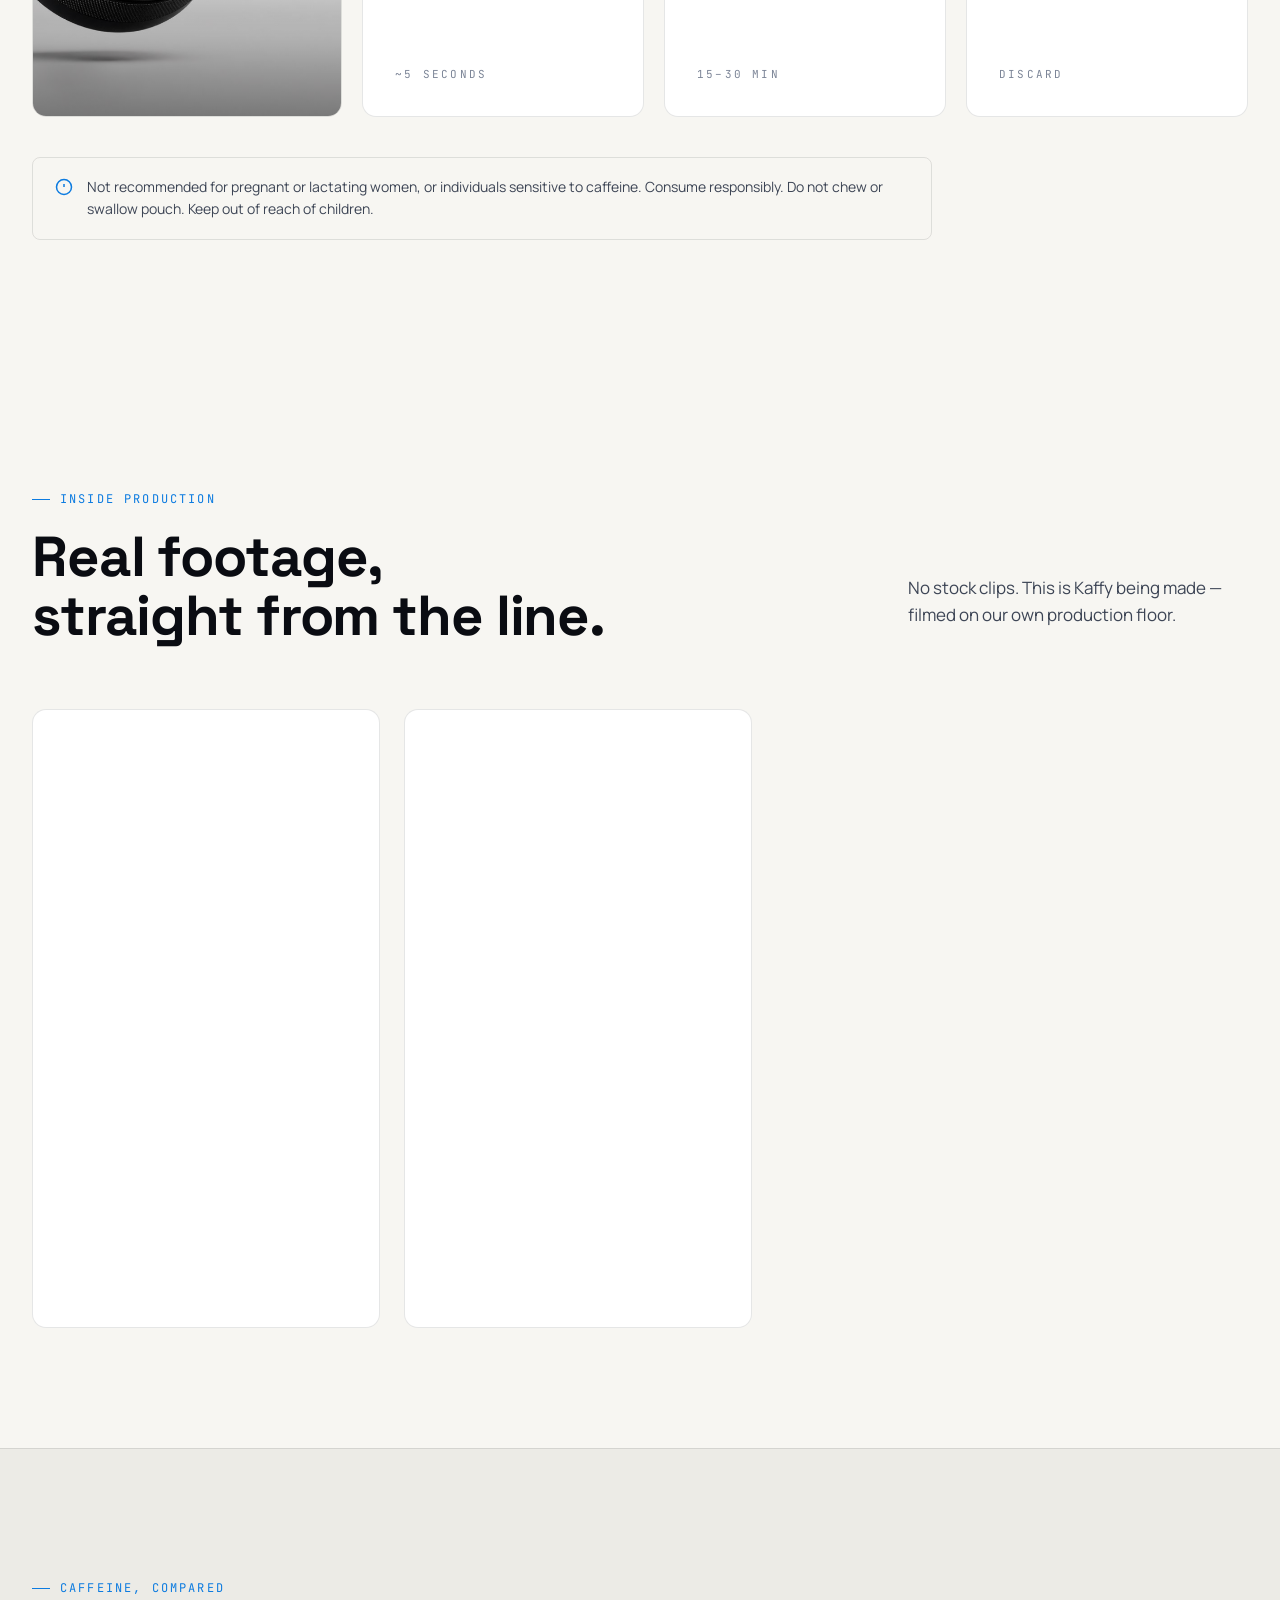
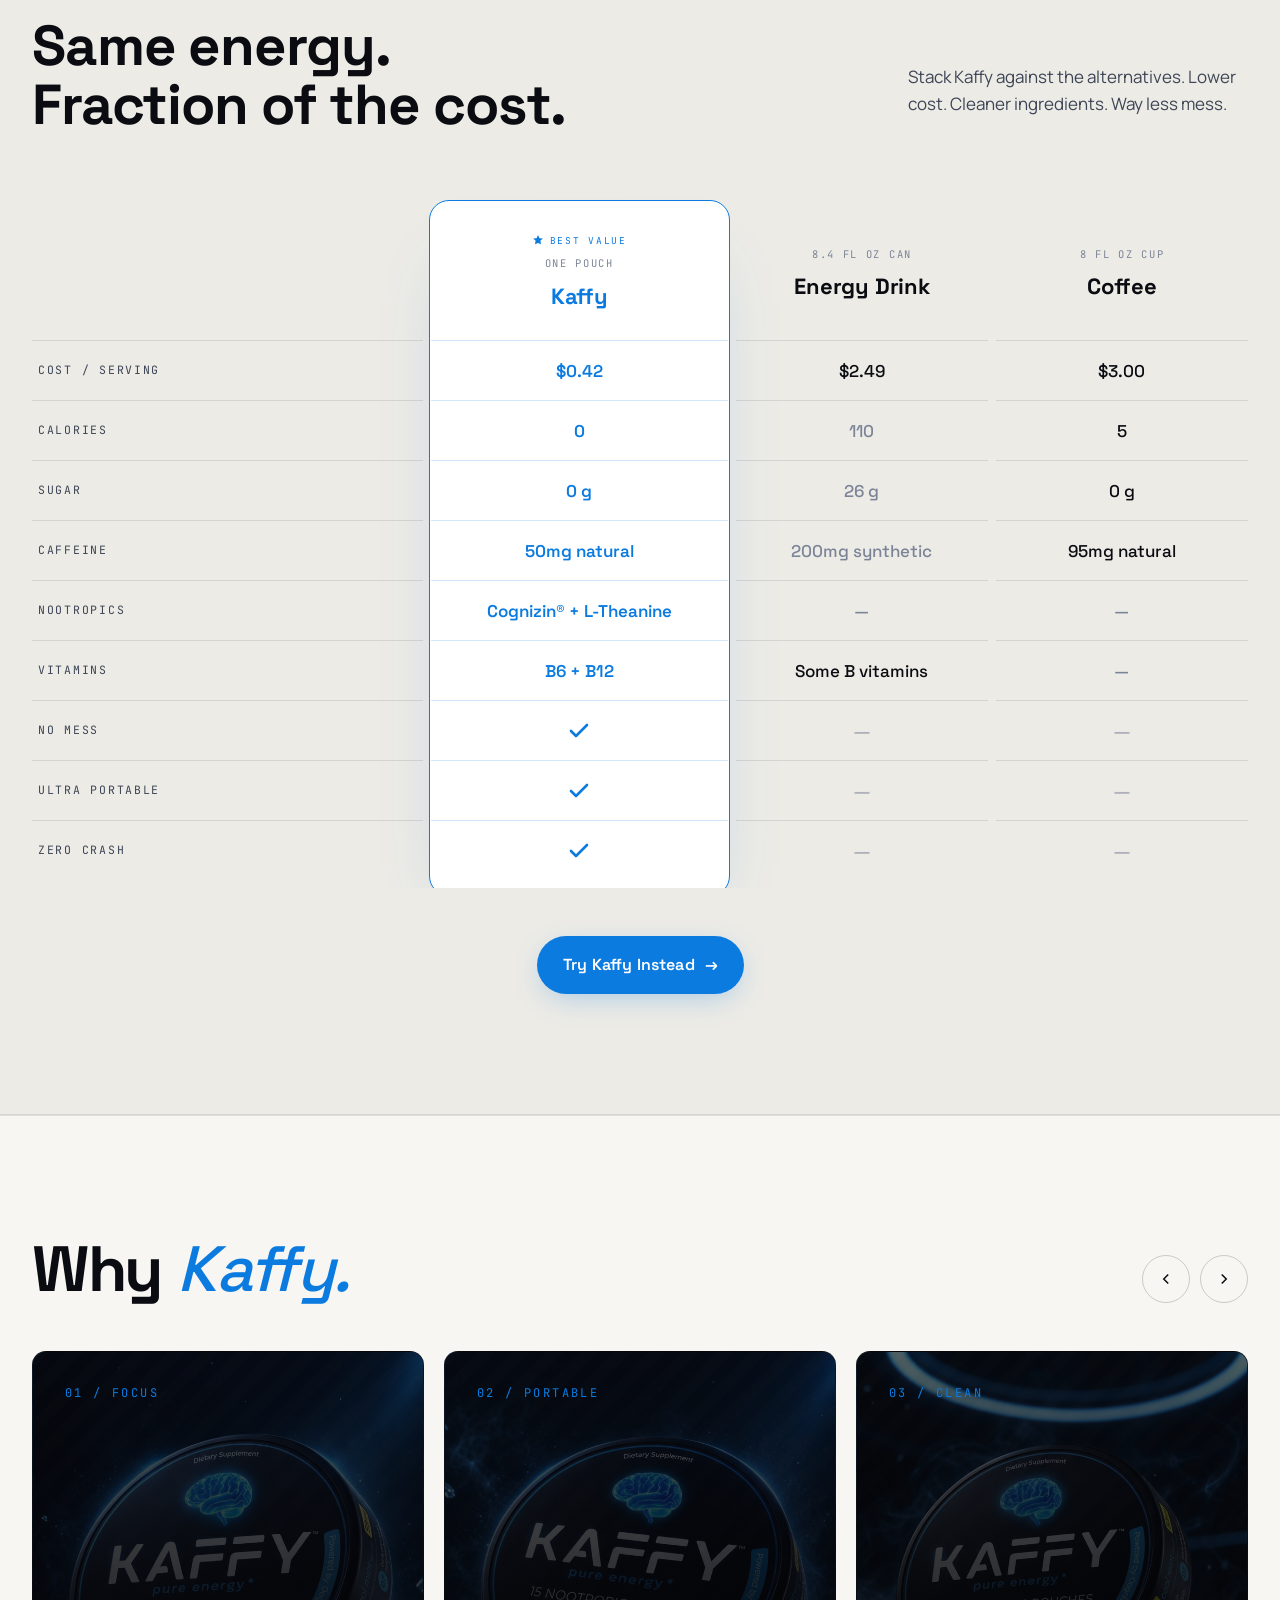
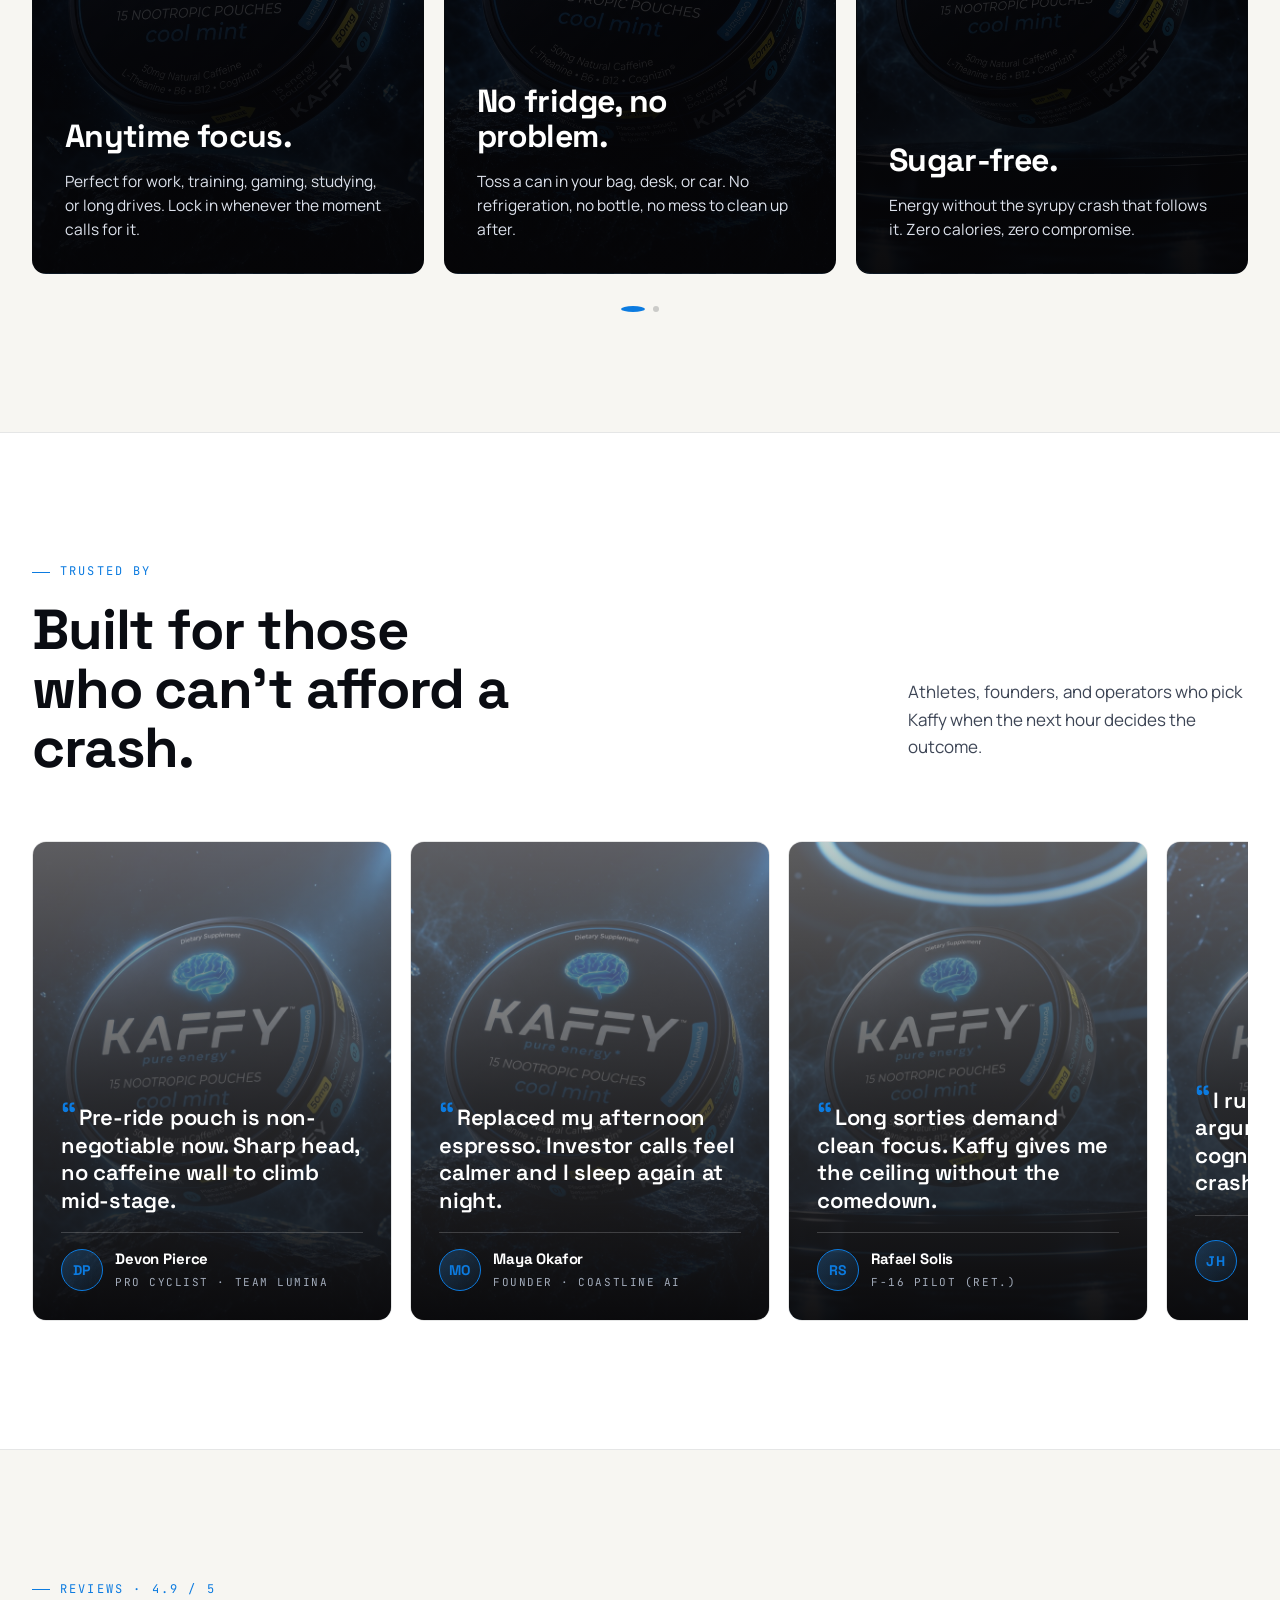
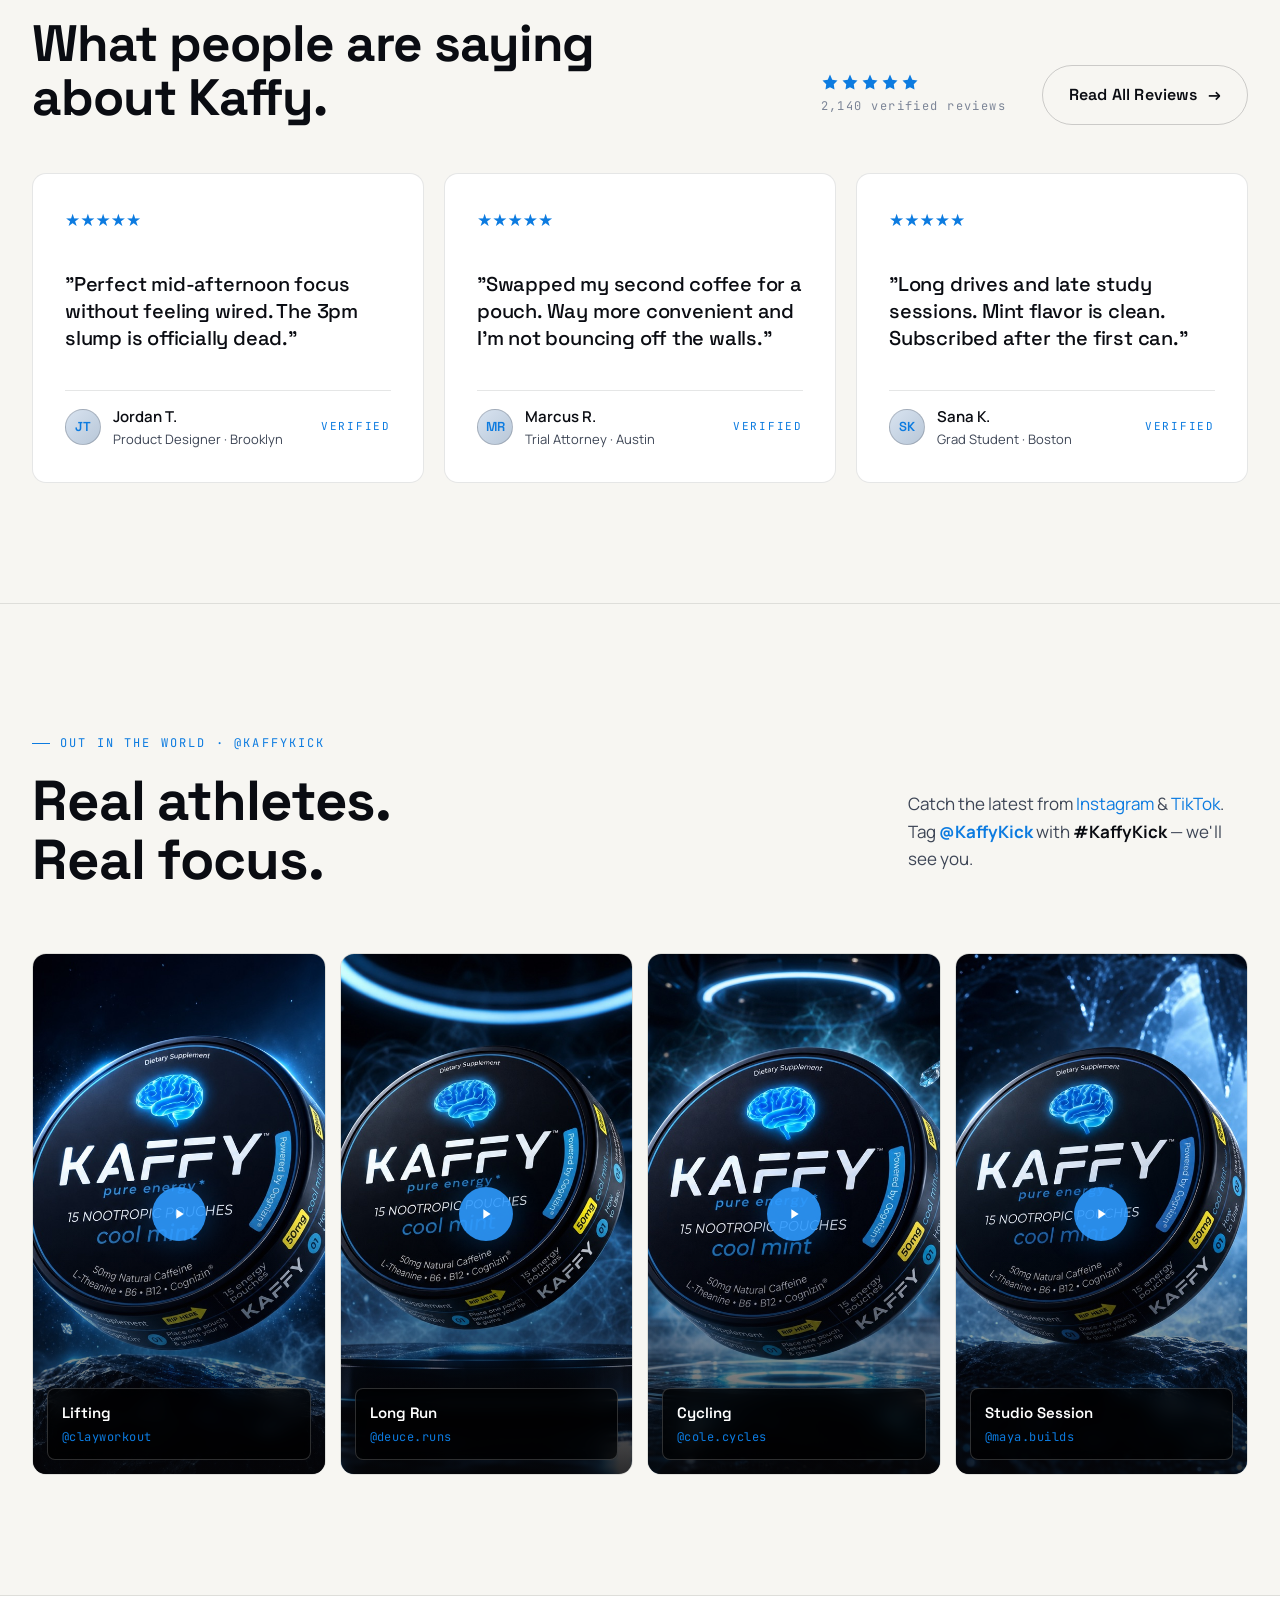
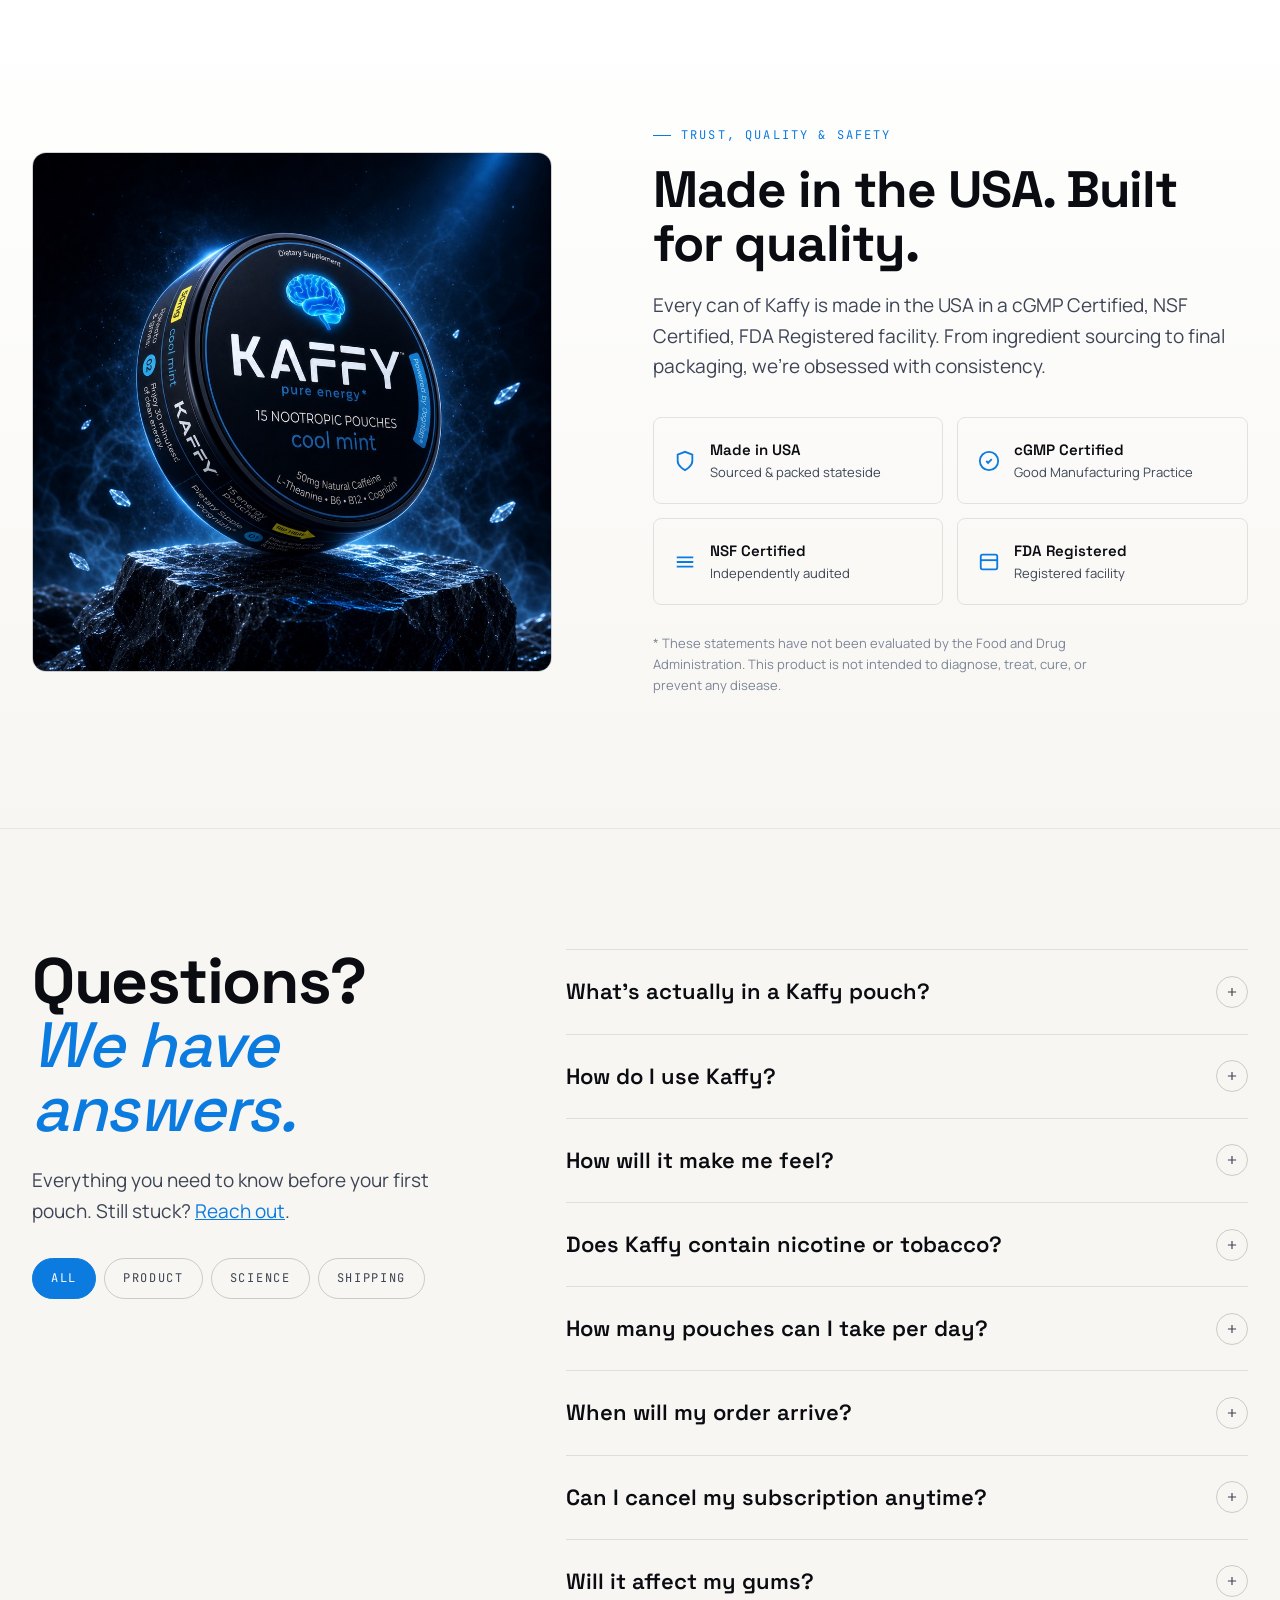
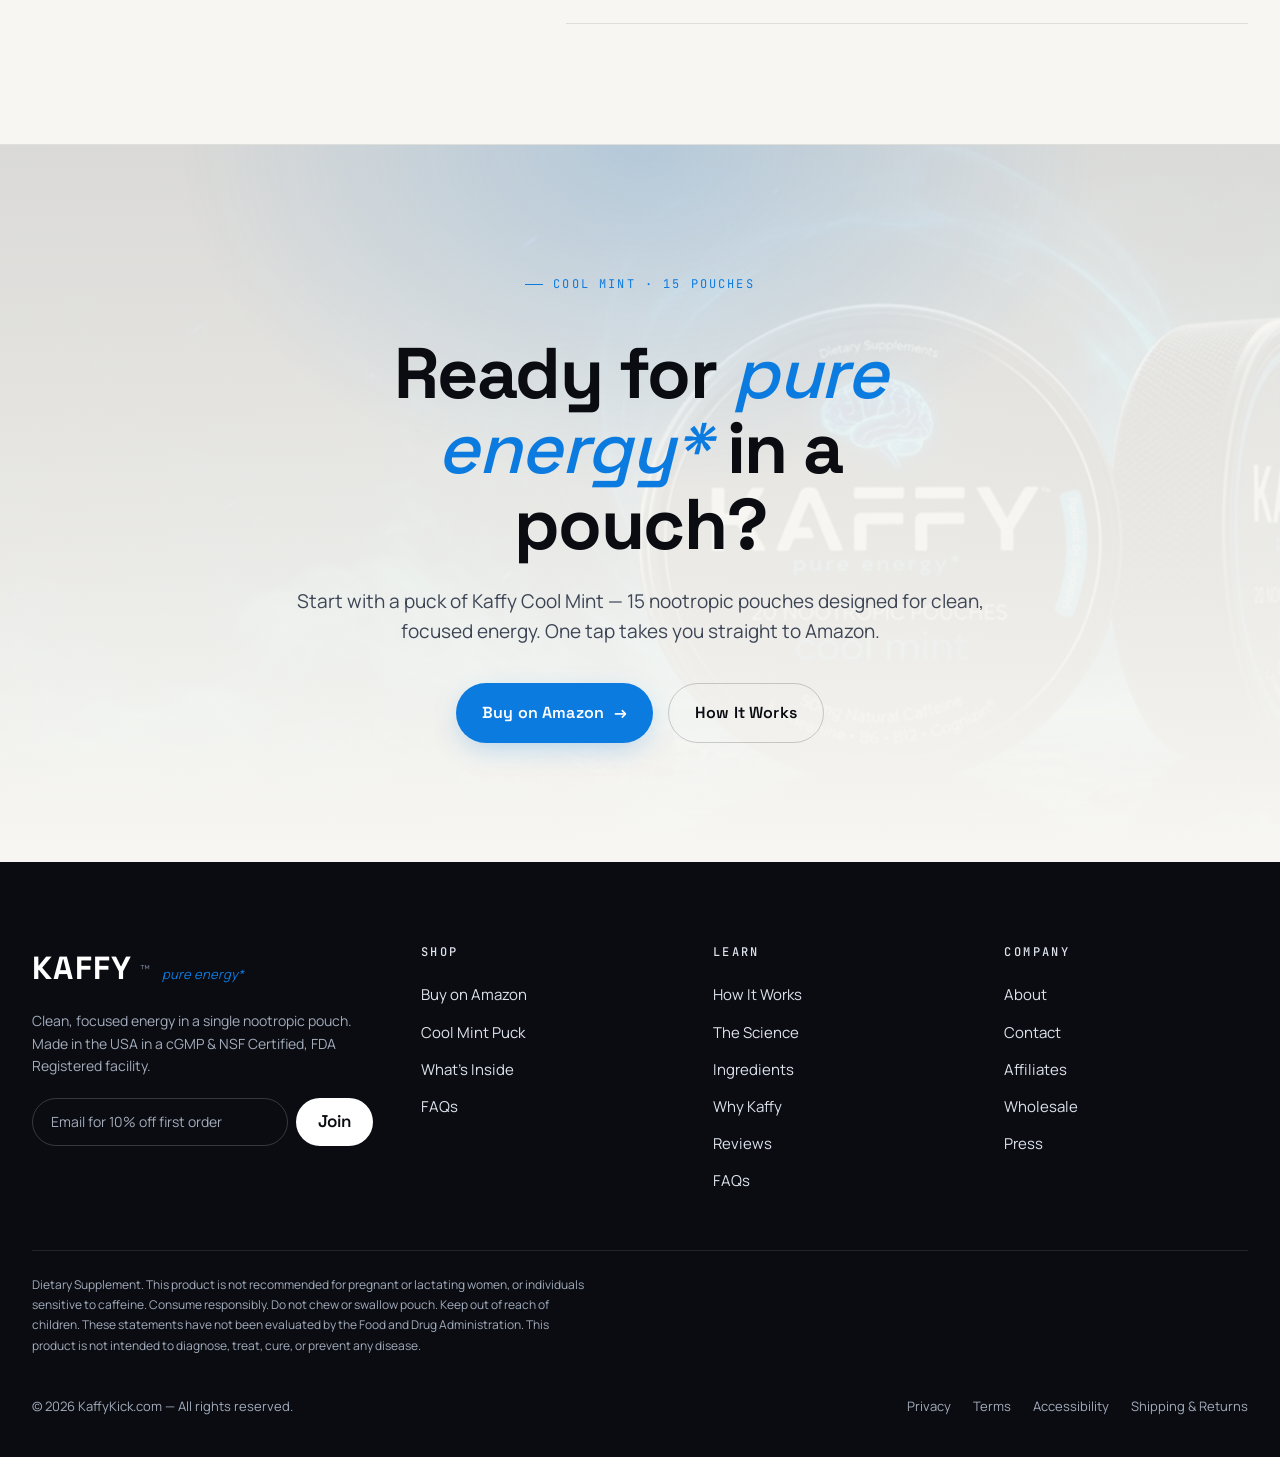
==== commit e55e233a: "Add live social feed section with placeholder fallback Convert the 'Out in the World' UGC section in" ====
--- a/index.html
+++ b/index.html
@@ -708,6 +708,11 @@
   display:flex; align-items:center; justify-content:center; z-index:3;
   box-shadow:0 0 30px var(--accent-glow);
 }
+/* live social feed (manually-pasted TikTok / Instagram embeds) */
+.social-feed{display:flex; flex-wrap:wrap; gap:22px; justify-content:center; margin-top:48px}
+.social-feed > blockquote, .social-feed > iframe{margin:0 !important}
+.social-link{color:var(--accent); text-decoration:none; border-bottom:1px solid transparent; transition:border-color .2s ease}
+.social-link:hover{border-color:var(--accent)}
 @media (max-width:1100px){.ugc-grid{grid-template-columns:repeat(3,1fr)}}
 @media (max-width:680px){.ugc-grid{grid-template-columns:repeat(2,1fr)}}
 
@@ -1685,18 +1690,31 @@
   </div>
 </section>
 
-<!-- ───────── OUT IN THE WORLD UGC (Ultra/WIP style) ───────── -->
-<section class="ugc">
+<!-- ───────── OUT IN THE WORLD — live social feed (@KaffyKick) ───────── -->
+<section class="ugc" id="social">
   <div class="wrap">
     <div class="s-head">
       <div>
         <span class="eyebrow">Out in the World · @KaffyKick</span>
         <h2 style="margin-top:18px">Real athletes.<br>Real focus.</h2>
       </div>
-      <p class="s-meta">Share your moment with <strong style="color:var(--ink)">#KaffyKick</strong> or tag <strong style="color:var(--accent)">@KaffyKick</strong>. We'll see you.</p>
-    </div>
-
-    <div class="ugc-grid">
+      <p class="s-meta">Catch the latest from <a class="social-link" href="https://www.instagram.com/kaffykick/" target="_blank" rel="noopener">Instagram</a> &amp; <a class="social-link" href="https://www.tiktok.com/@kaffykick" target="_blank" rel="noopener">TikTok</a>. Tag <strong style="color:var(--accent)">@KaffyKick</strong> with <strong style="color:var(--ink)">#KaffyKick</strong> — we'll see you.</p>
+    </div>
+
+    <!-- ══════════════════════════════════════════════════════════════════
+         SOCIAL EMBEDS · paste a TikTok / Instagram embed snippet (the post's
+         Share → Embed <blockquote> code) between the two PASTE markers below.
+         The right embed.js auto-loads when a post is present, and the
+         placeholder grid (#social-placeholder) hides itself automatically.
+         ══════════════════════════════════════════════════════════════════ -->
+    <div class="social-feed" id="social-feed">
+      <!-- ▼▼▼ PASTE TIKTOK / INSTAGRAM EMBEDS BELOW ▼▼▼ -->
+
+      <!-- ▲▲▲ PASTE TIKTOK / INSTAGRAM EMBEDS ABOVE ▲▲▲ -->
+    </div>
+
+    <!-- Placeholder — shown until the first real post is pasted above -->
+    <div class="ugc-grid social-placeholder" id="social-placeholder">
       <div class="ugc-tile">
         <img class="ugc-bg" src="images/ugc-1.jpg" alt="" aria-hidden="true" />
         <button class="play-btn" aria-label="Play"><svg width="16" height="16" viewBox="0 0 24 24" fill="currentColor"><path d="M8 5v14l11-7z"/></svg></button>
@@ -1917,6 +1935,25 @@
   });
   wireAmazon('[data-amazon]', AMAZON_URL);
   wireAmazon('[data-amazon-5]', AMAZON_URL_5PACK);
+
+  /* ───────────────────────────────────────────────
+     SOCIAL FEED — show placeholder tiles until a real
+     TikTok/Instagram embed is pasted into #social-feed.
+     Only the needed platform's embed.js is loaded.
+     ─────────────────────────────────────────────── */
+  (() => {
+    const feed = document.getElementById('social-feed');
+    const ph   = document.getElementById('social-placeholder');
+    if (!feed || !ph) return;
+    const hasTikTok = !!feed.querySelector('.tiktok-embed');
+    const hasInsta  = !!feed.querySelector('.instagram-media');
+    const hasPosts  = hasTikTok || hasInsta || !!feed.querySelector('blockquote, iframe');
+    feed.style.display = hasPosts ? '' : 'none';
+    ph.style.display   = hasPosts ? 'none' : '';
+    const load = src => { const s = document.createElement('script'); s.async = true; s.src = src; document.body.appendChild(s); };
+    if (hasTikTok) load('https://www.tiktok.com/embed.js');
+    if (hasInsta)  load('https://www.instagram.com/embed.js');
+  })();
 
   /* Theme toggle (light ⇄ dark), persisted */
   (() => {
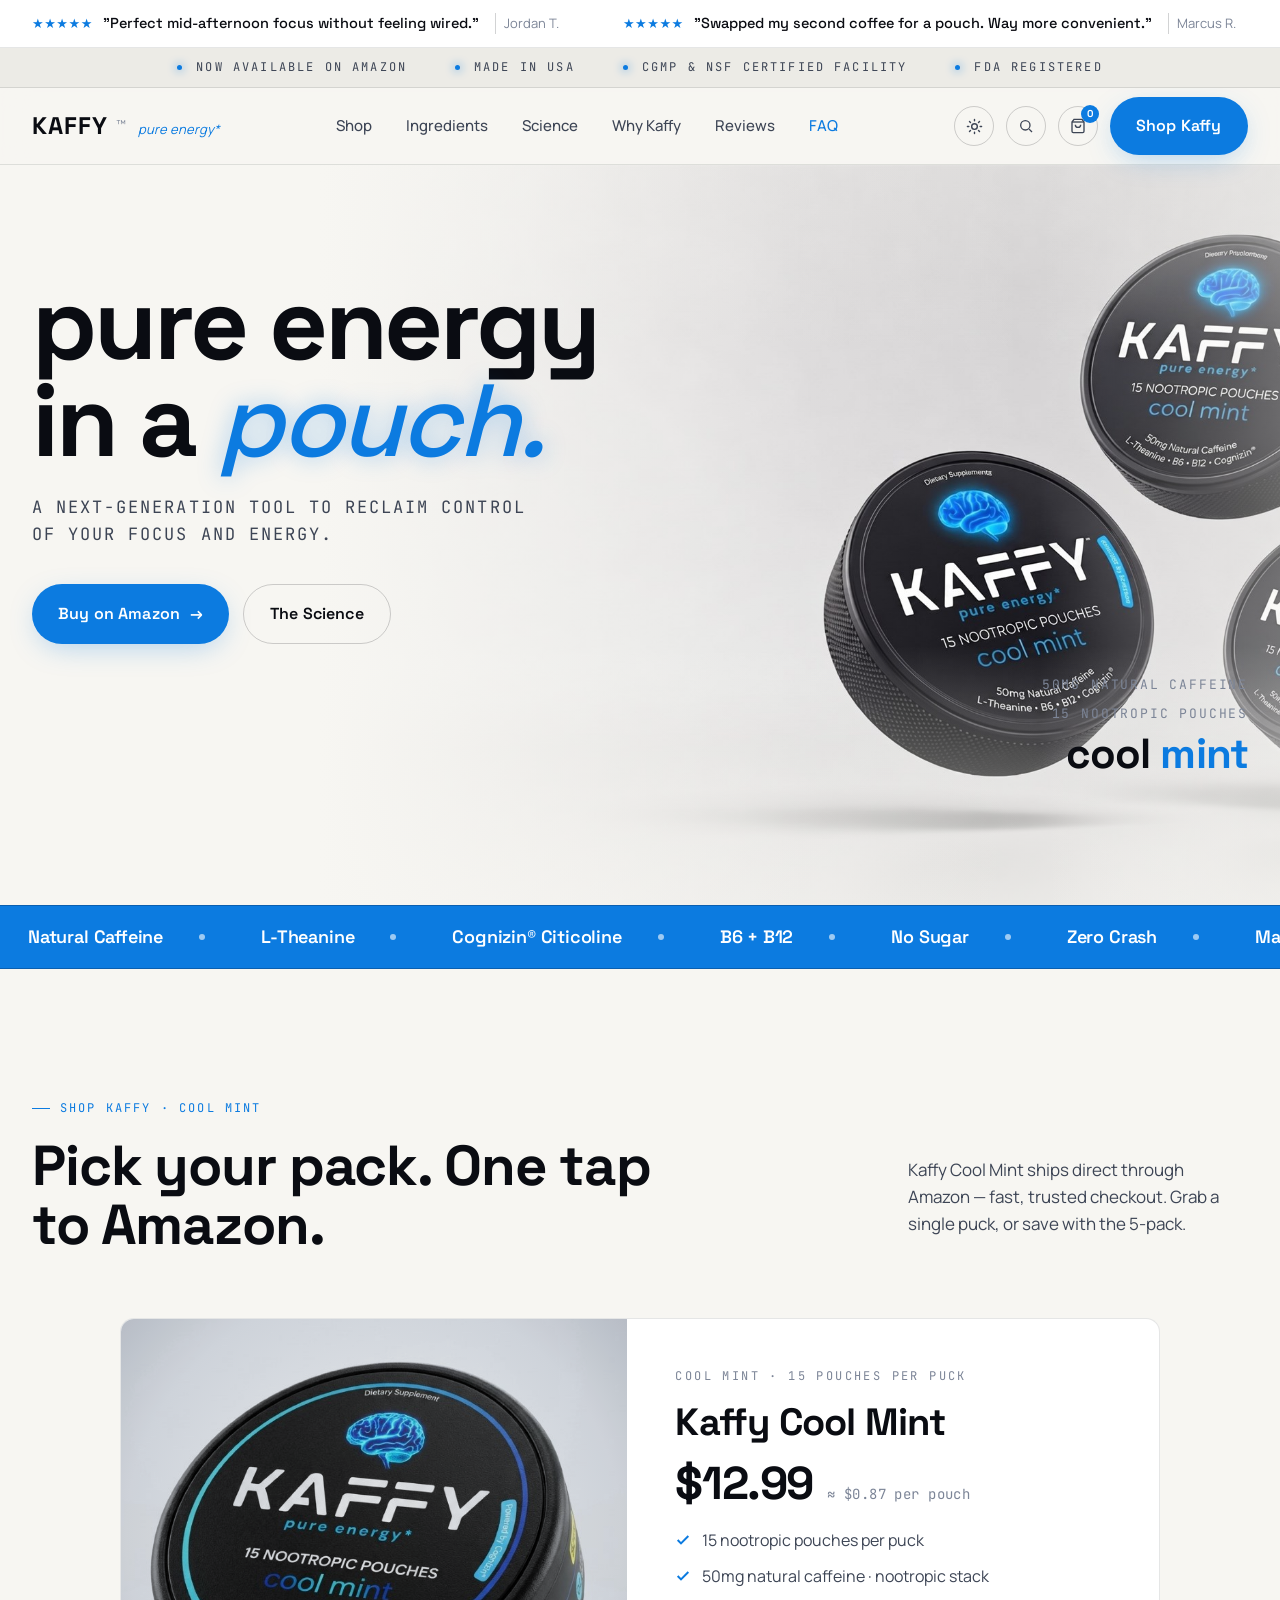
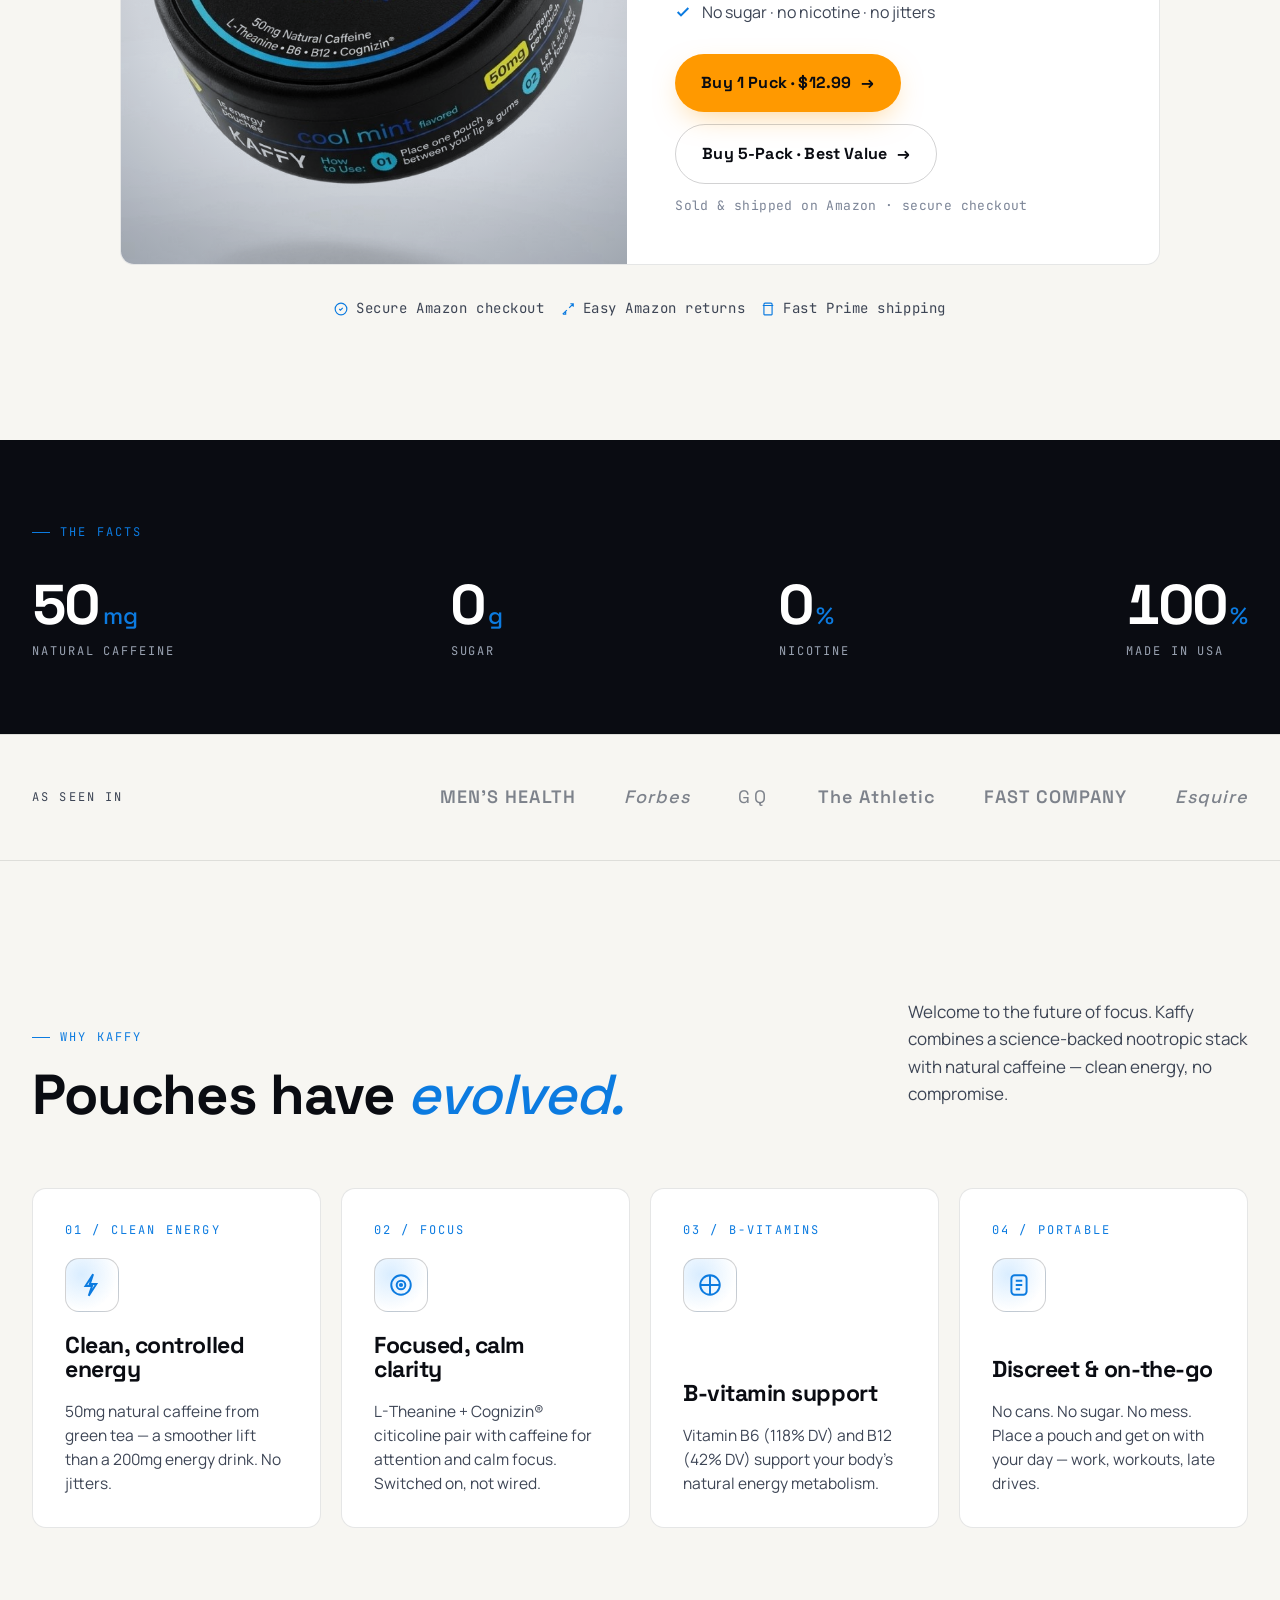
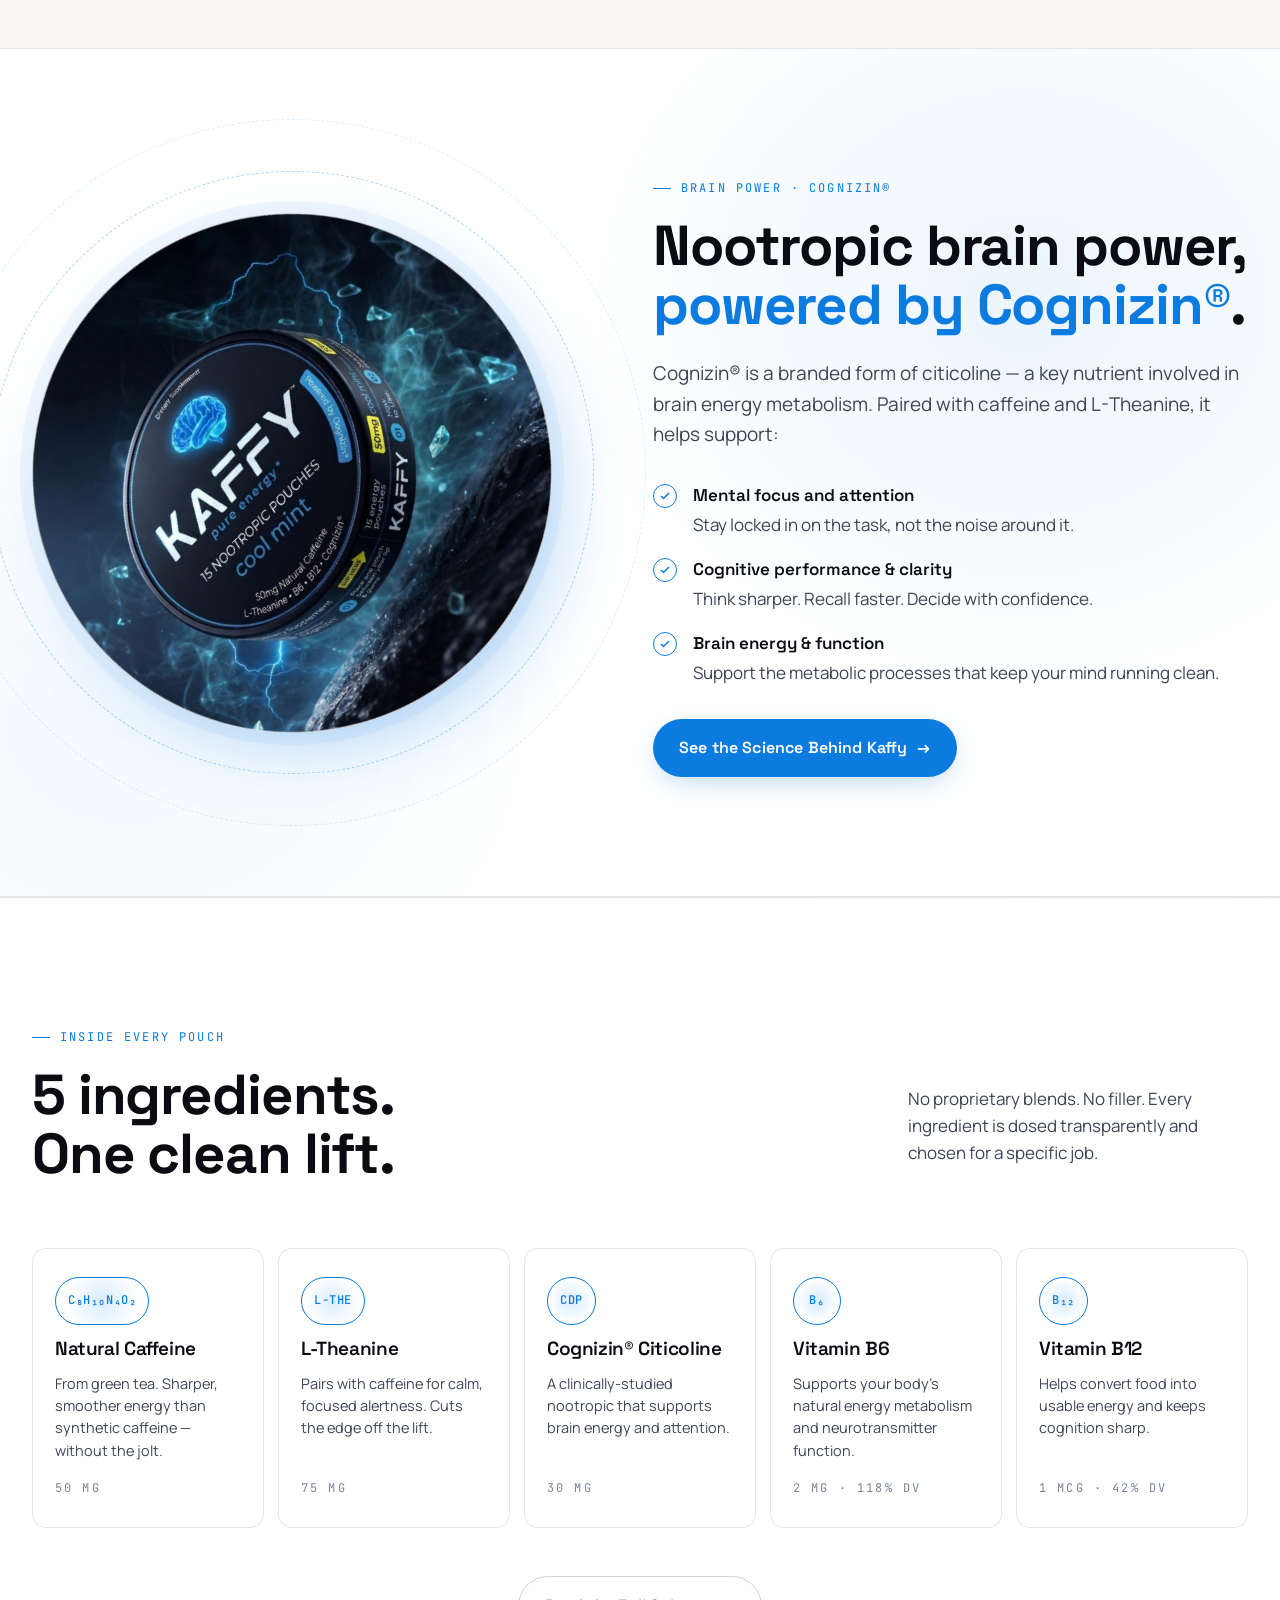
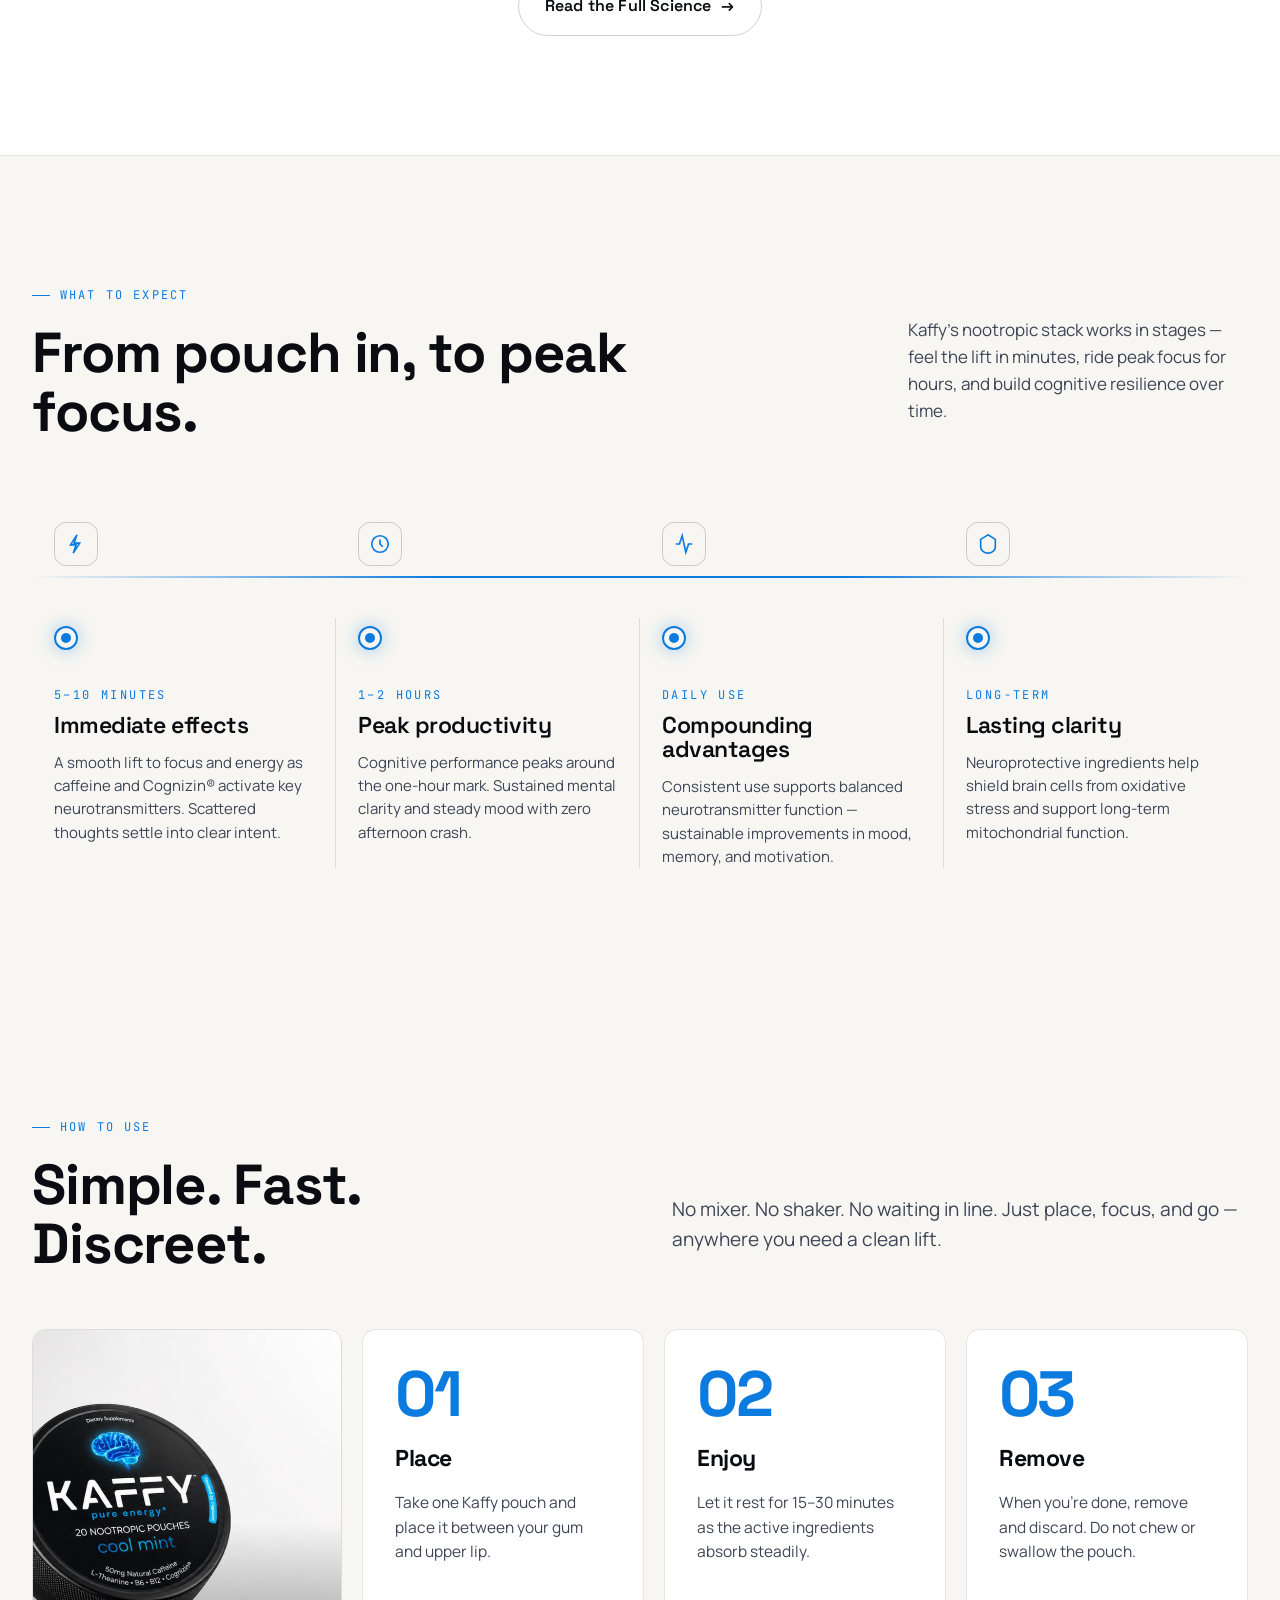
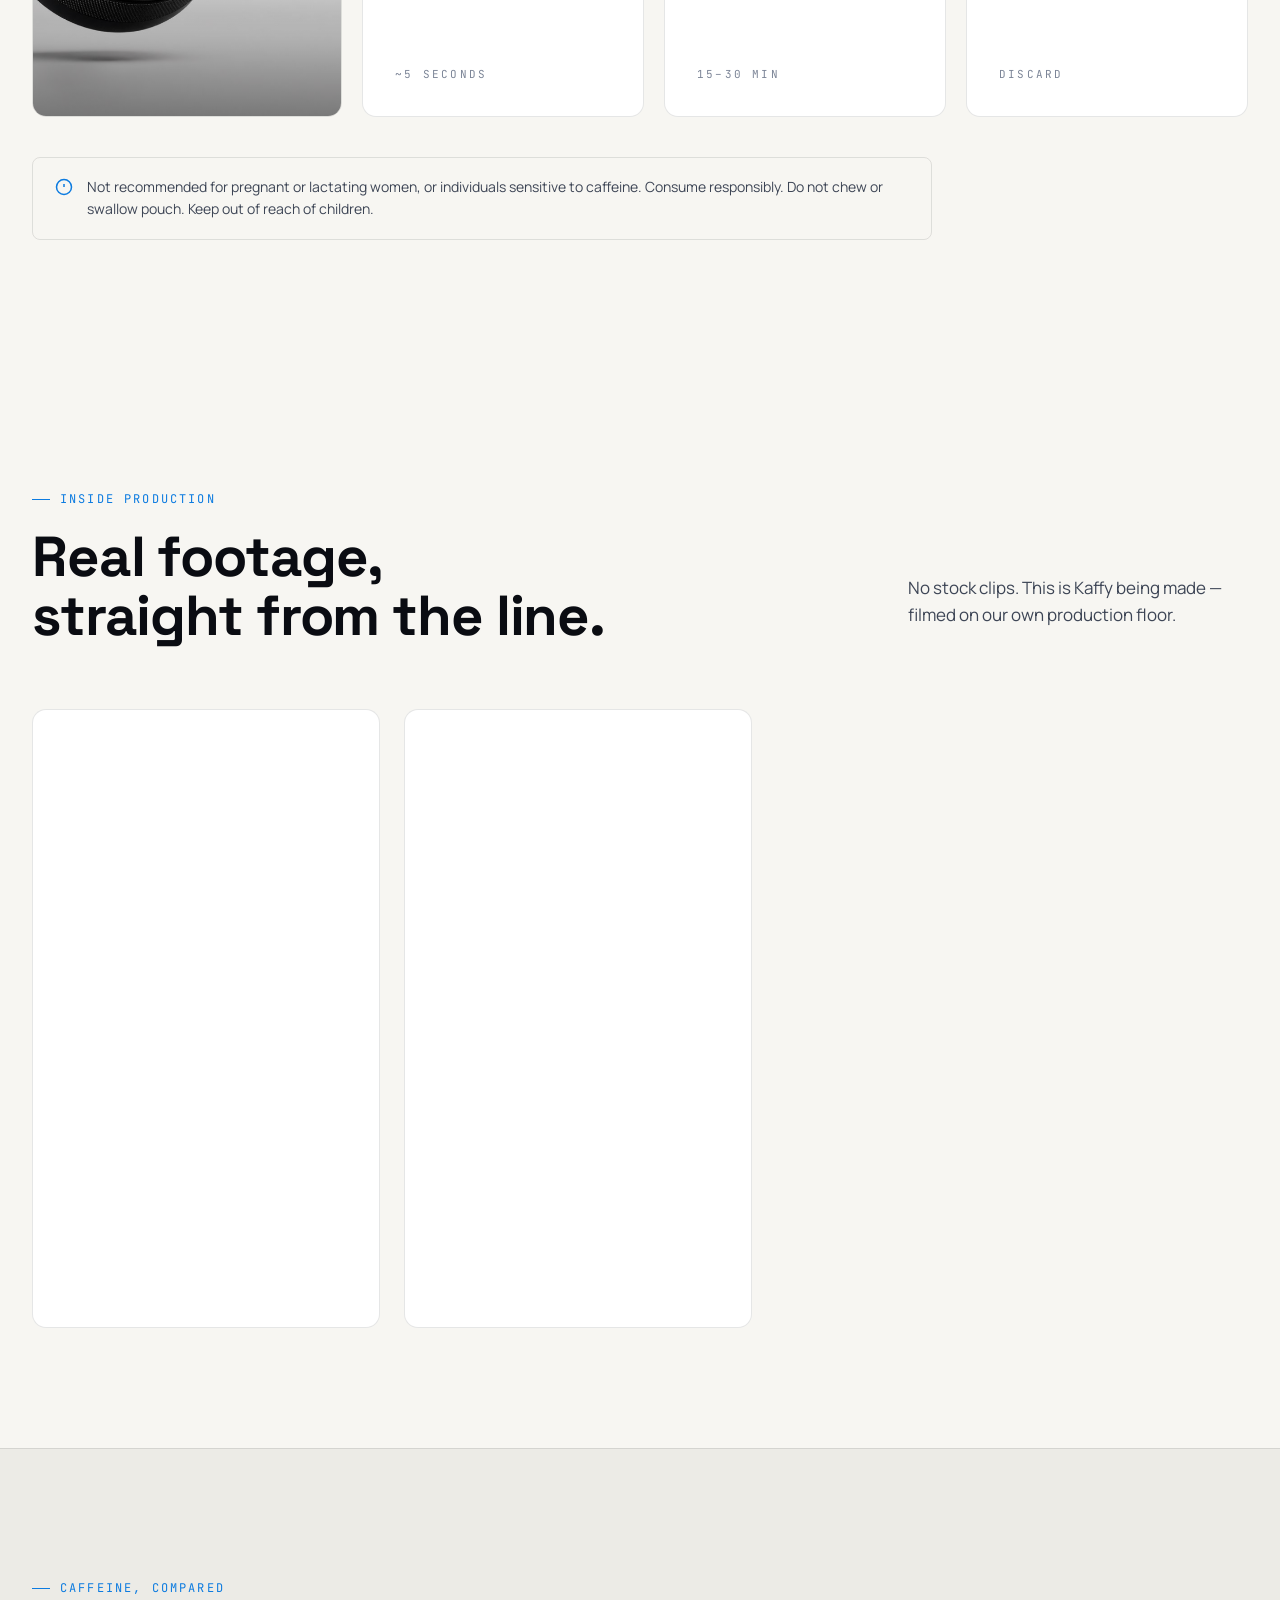
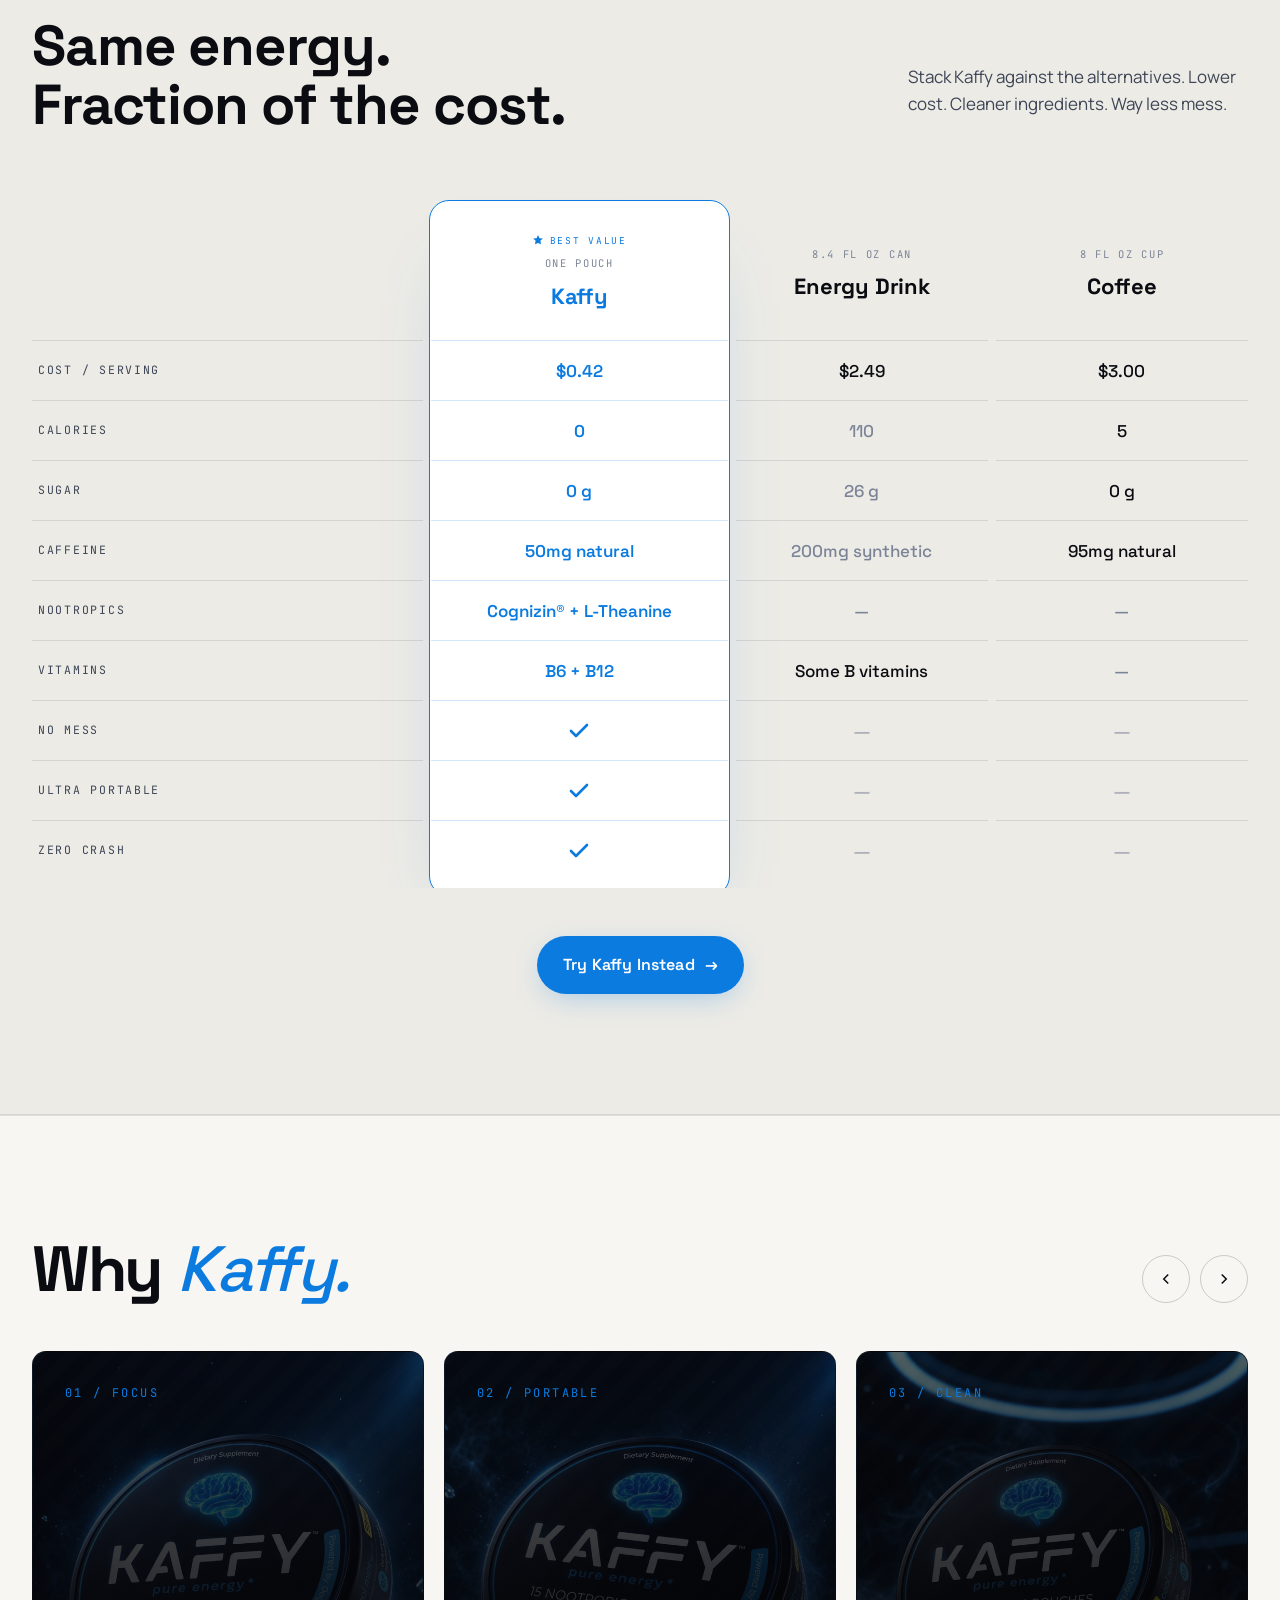
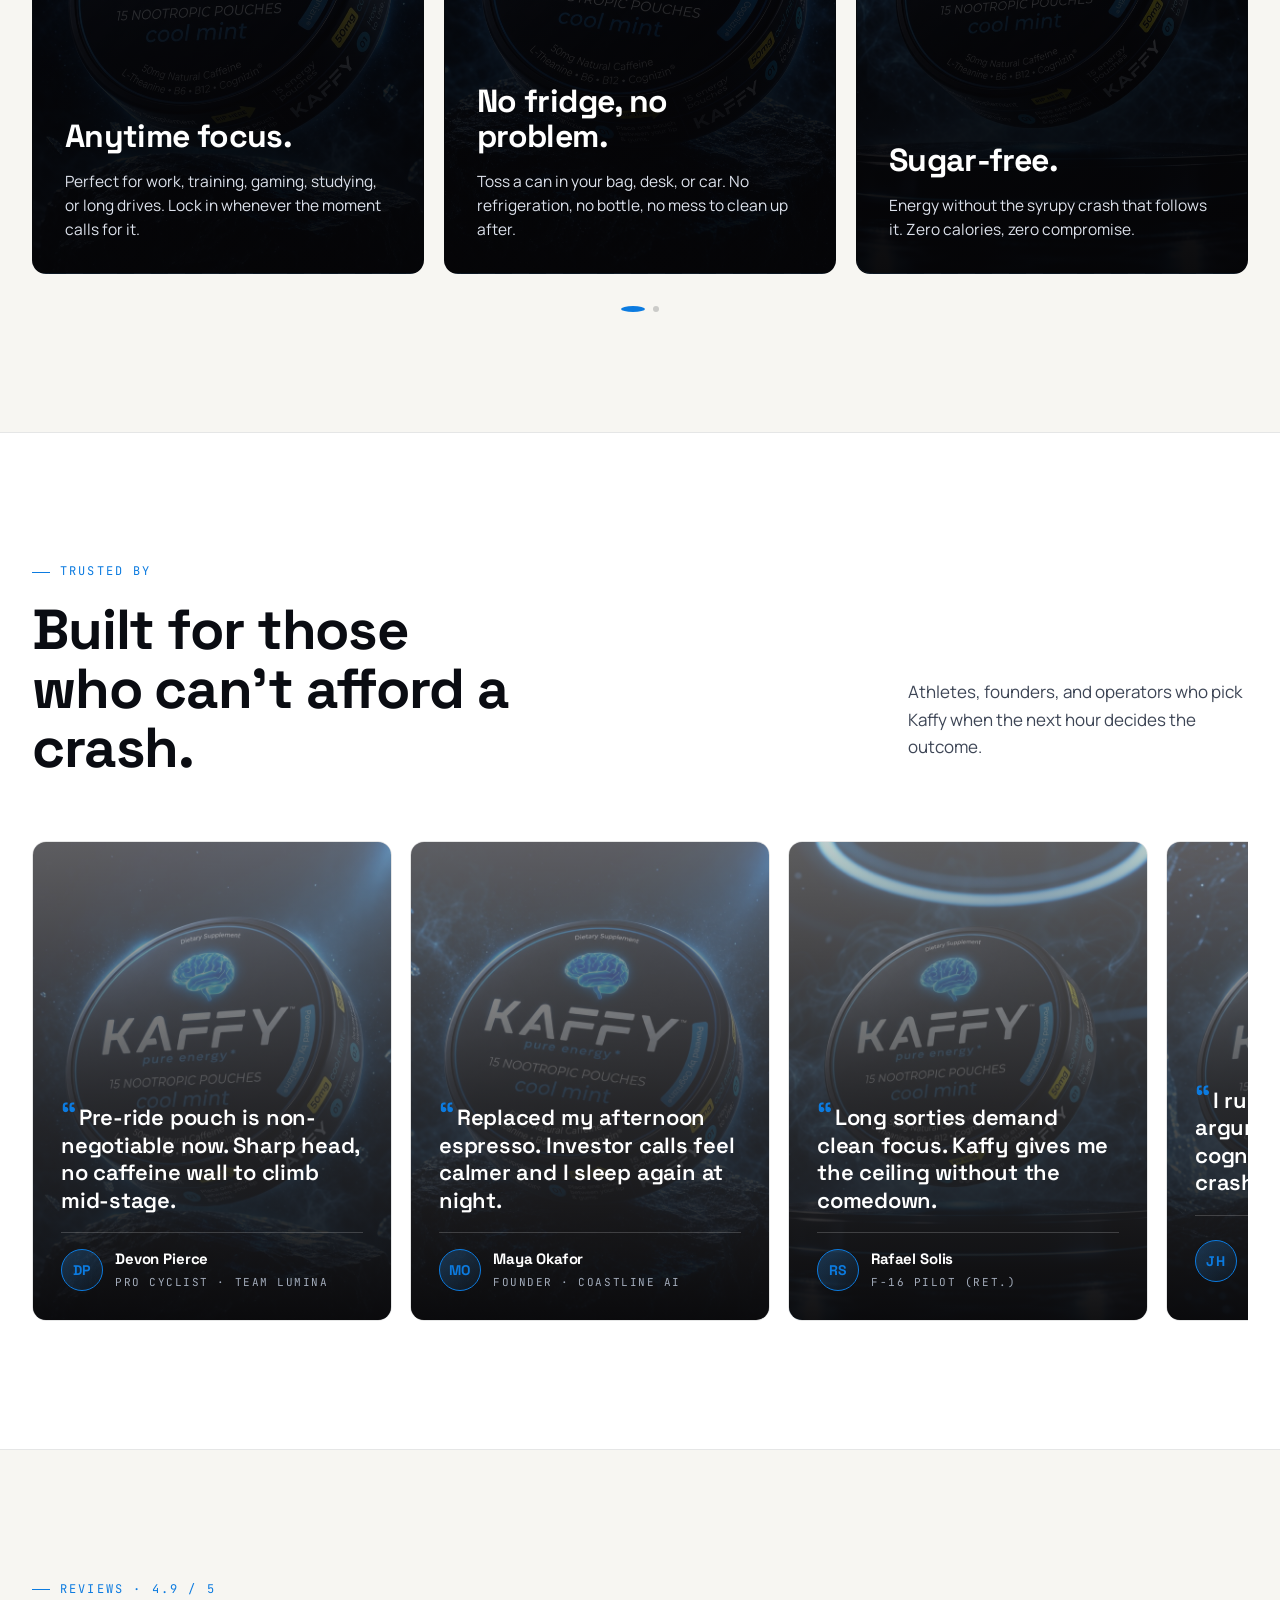
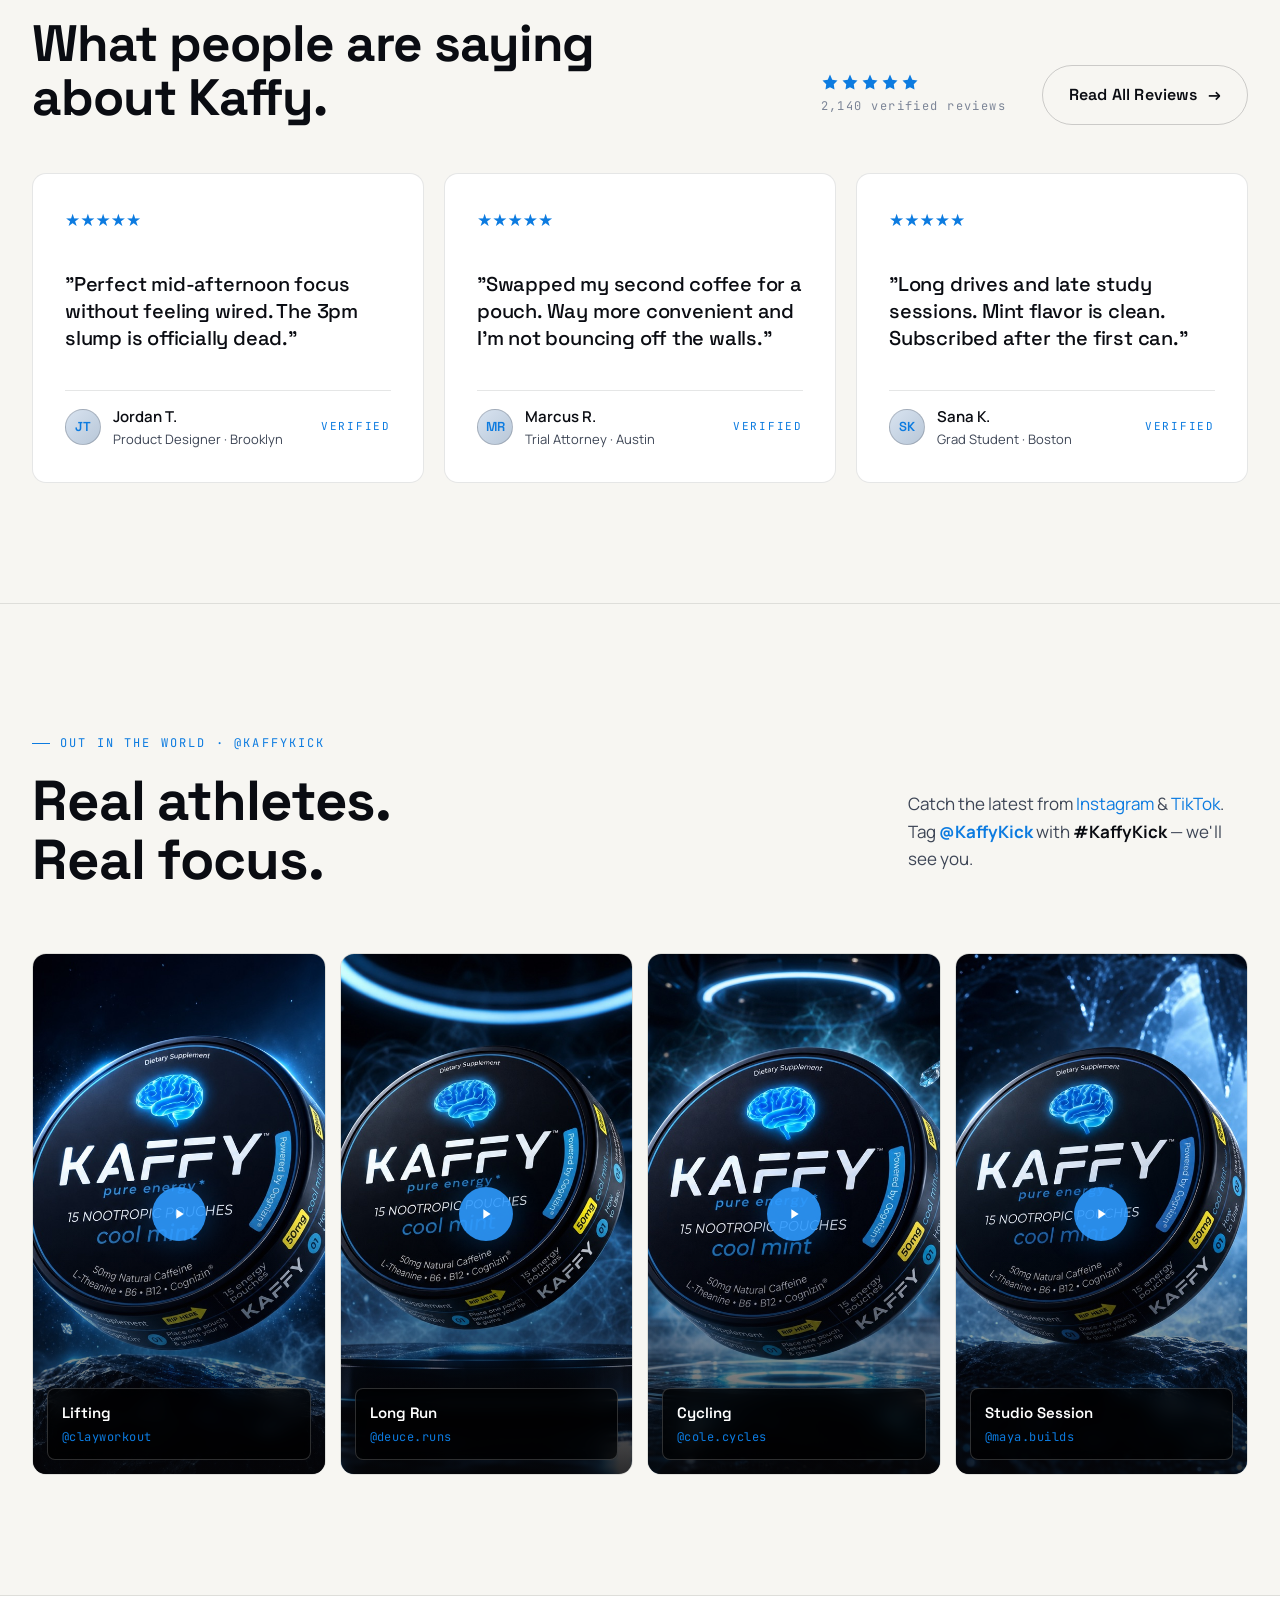
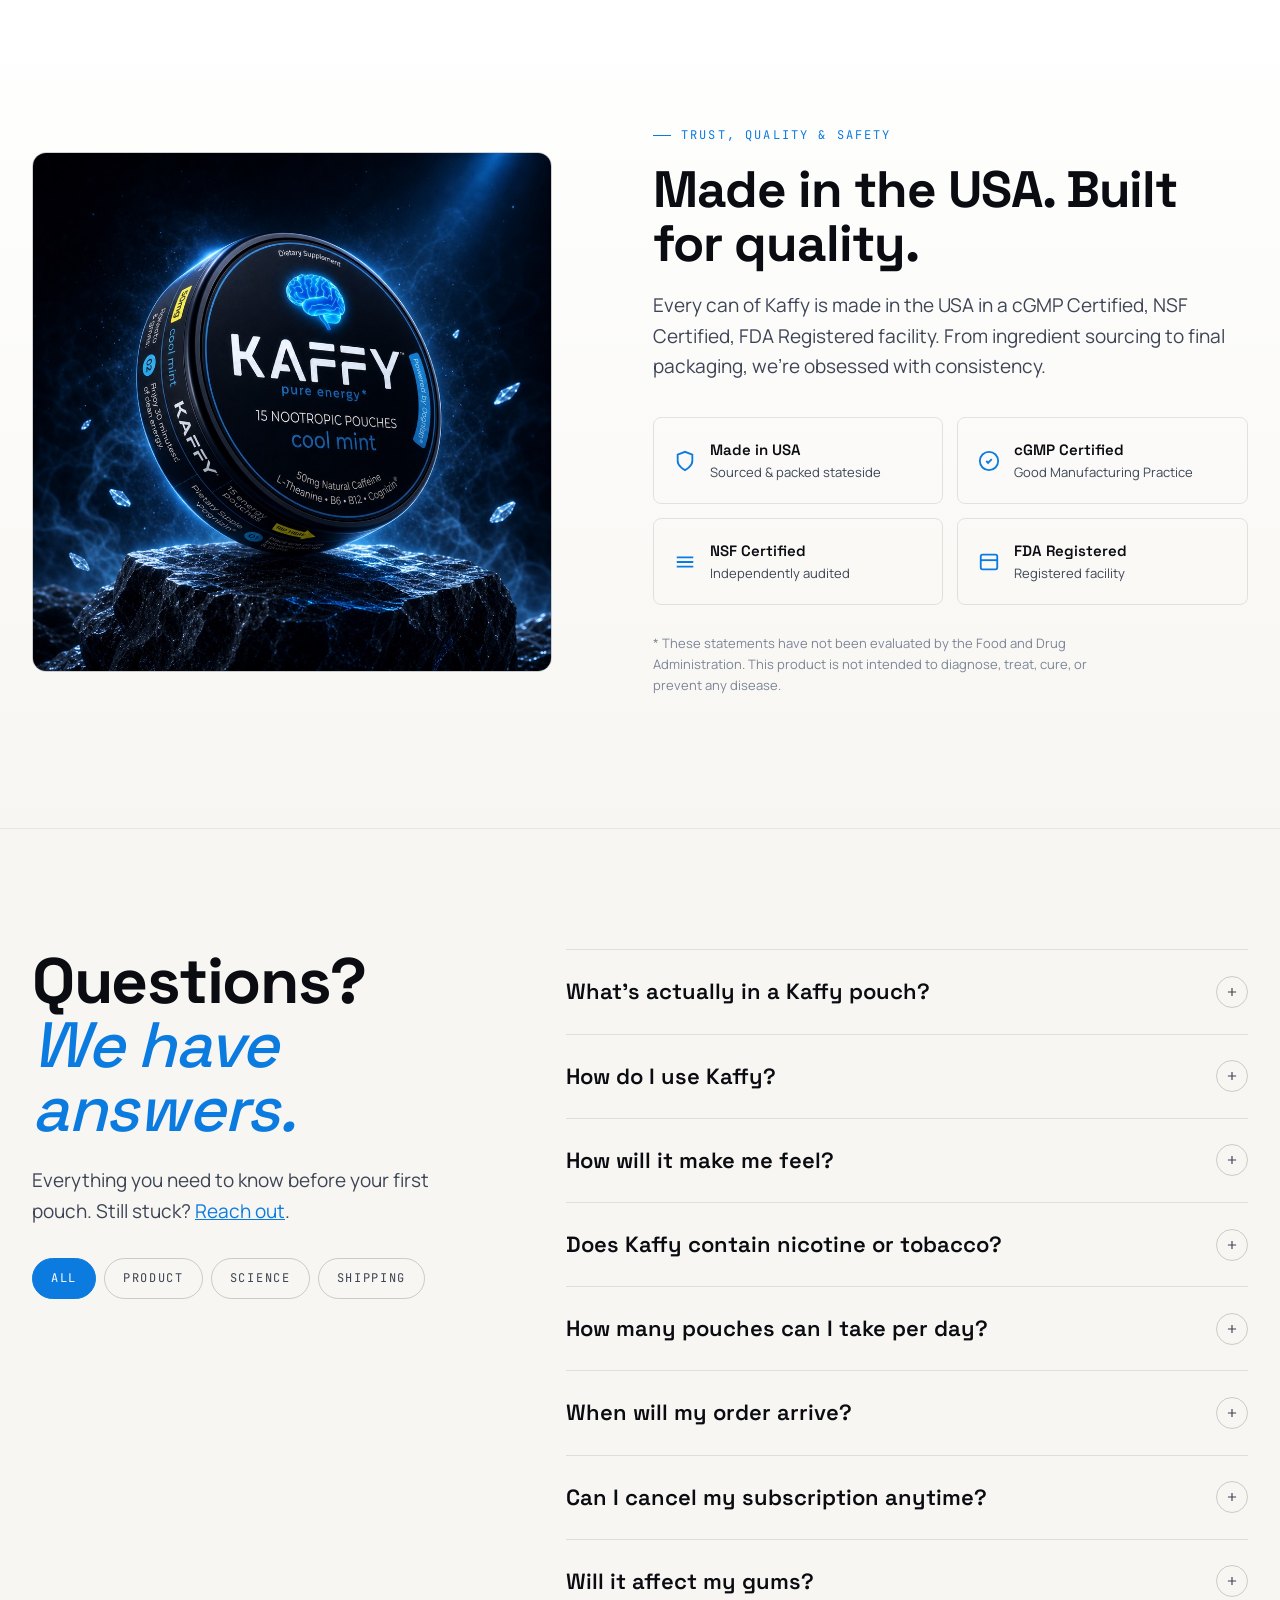
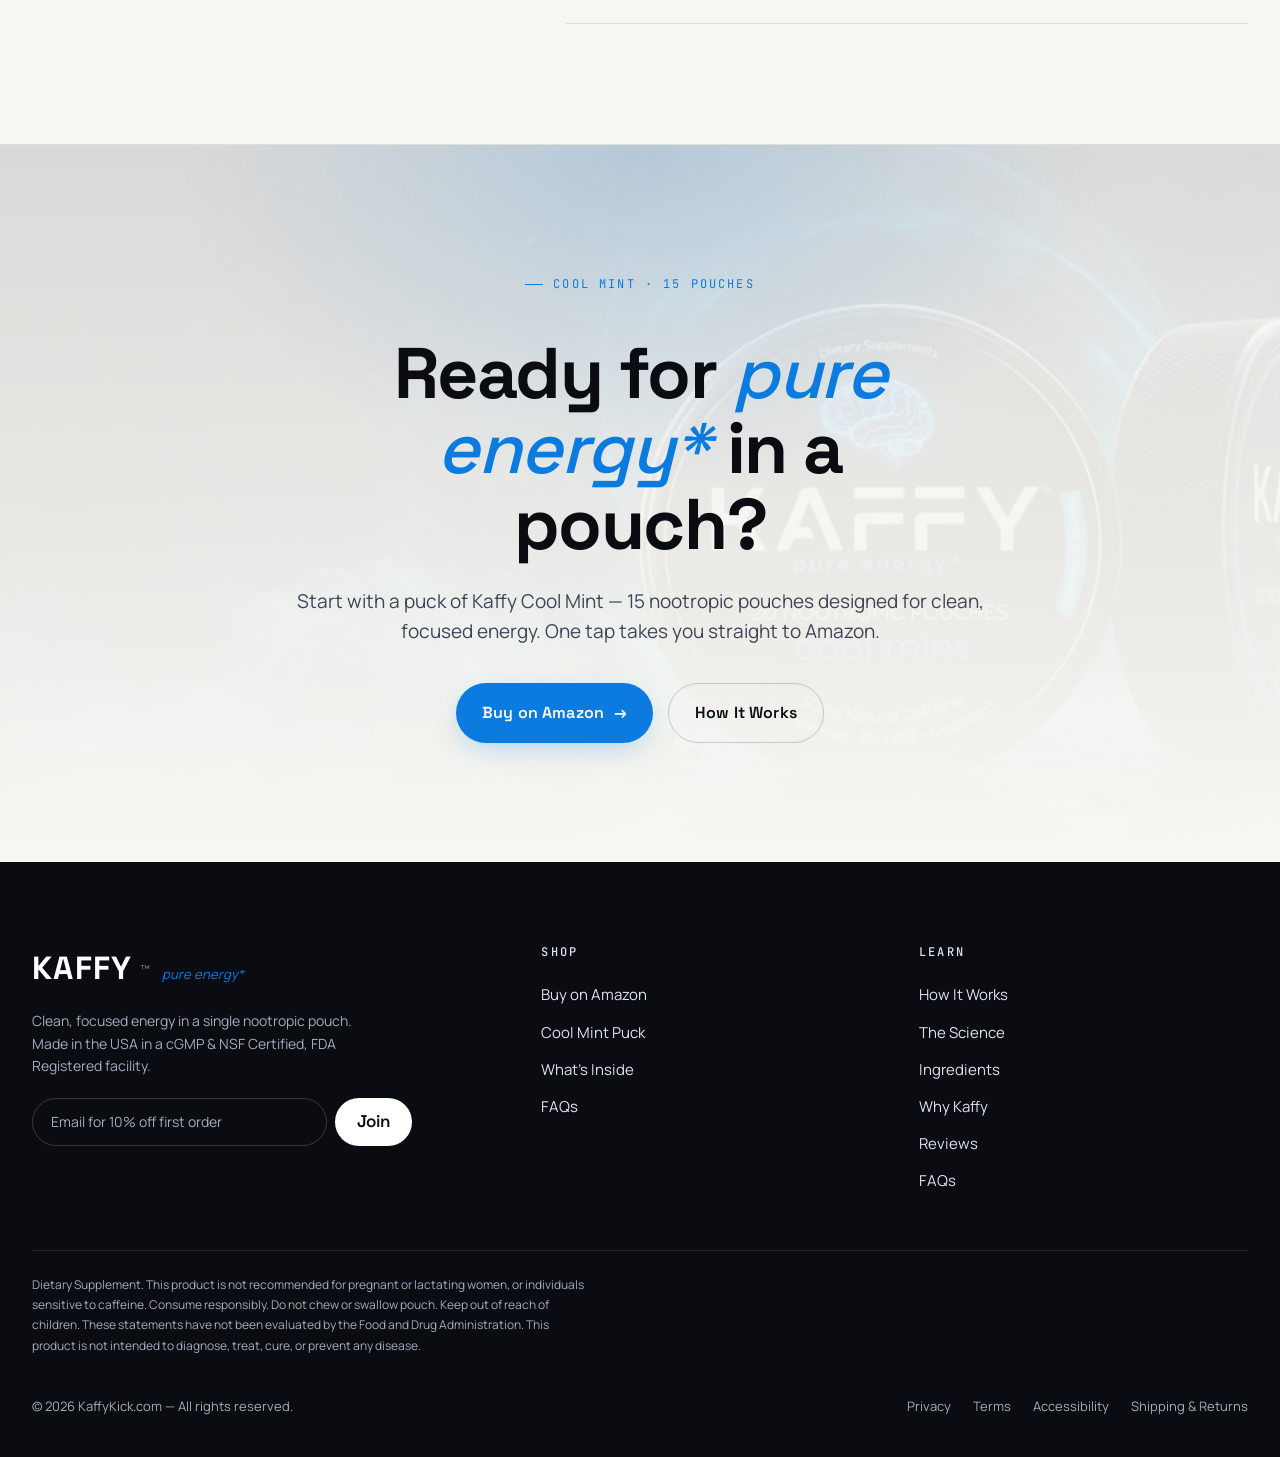
==== commit f1083aa4: "Remove Company column from footer Drop the unused Company footer links (About, Contact, Affiliates, " ====
--- a/index.html
+++ b/index.html
@@ -789,7 +789,7 @@
 
 /* ───────────────── footer ───────────────── */
 footer{padding:80px 0 40px; border-top:1px solid var(--line); background:var(--panel); color:#dde2ec}
-.footer-grid{display:grid; grid-template-columns:1.4fr repeat(3,1fr); gap:48px; padding-bottom:56px; border-bottom:1px solid rgba(255,255,255,.1)}
+.footer-grid{display:grid; grid-template-columns:1.4fr repeat(2,1fr); gap:48px; padding-bottom:56px; border-bottom:1px solid rgba(255,255,255,.1)}
 .footer-grid h5{font-family:'JetBrains Mono',ui-monospace,monospace; font-size:12px; letter-spacing:.2em; text-transform:uppercase; color:#dde2ec; margin:0 0 18px; font-weight:500}
 .footer-grid ul{list-style:none; padding:0; margin:0; display:grid; gap:10px}
 .footer-grid a{font-size:15px; color:#dde2ec}
@@ -1886,16 +1886,6 @@
           <li><a href="#why">Why Kaffy</a></li>
           <li><a href="#reviews">Reviews</a></li>
           <li><a href="#faq">FAQs</a></li>
-        </ul>
-      </div>
-      <div>
-        <h5>Company</h5>
-        <ul>
-          <li><a href="#">About</a></li>
-          <li><a href="#">Contact</a></li>
-          <li><a href="#">Affiliates</a></li>
-          <li><a href="#">Wholesale</a></li>
-          <li><a href="#">Press</a></li>
         </ul>
       </div>
     </div>
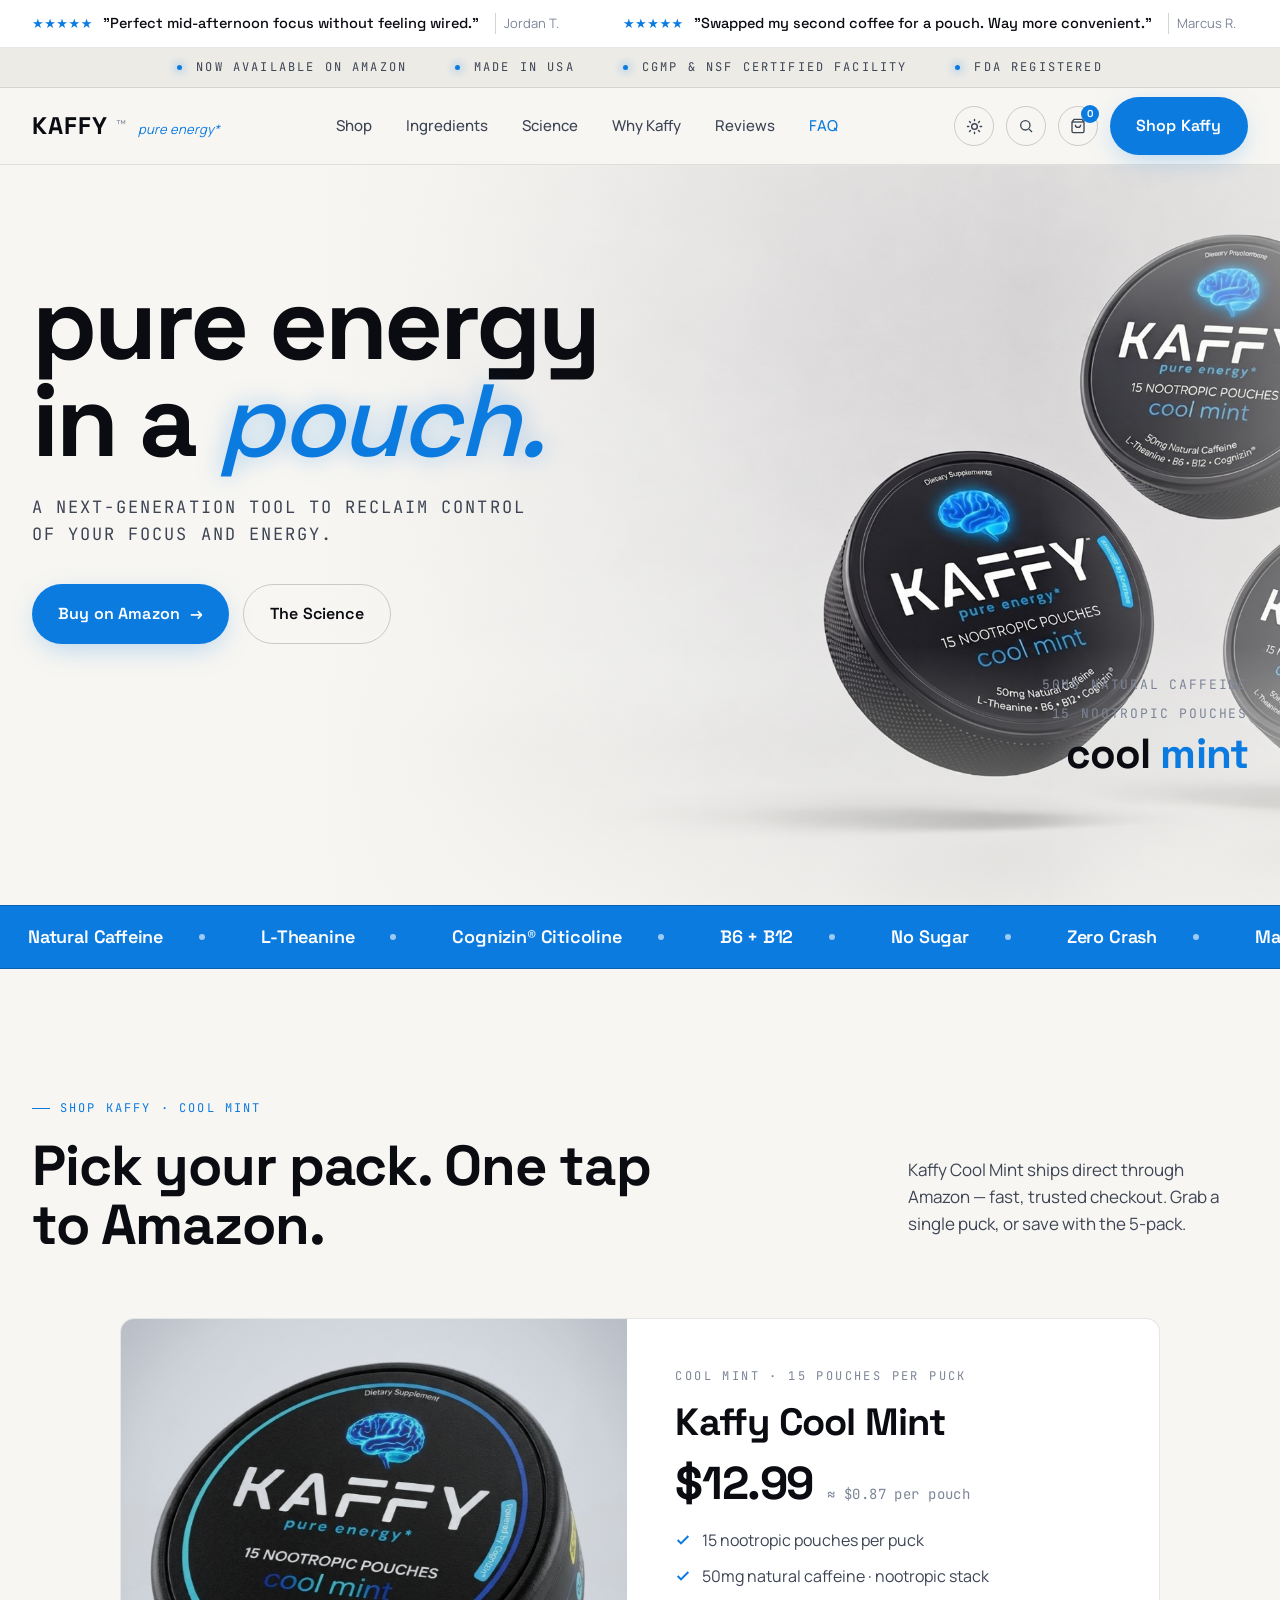
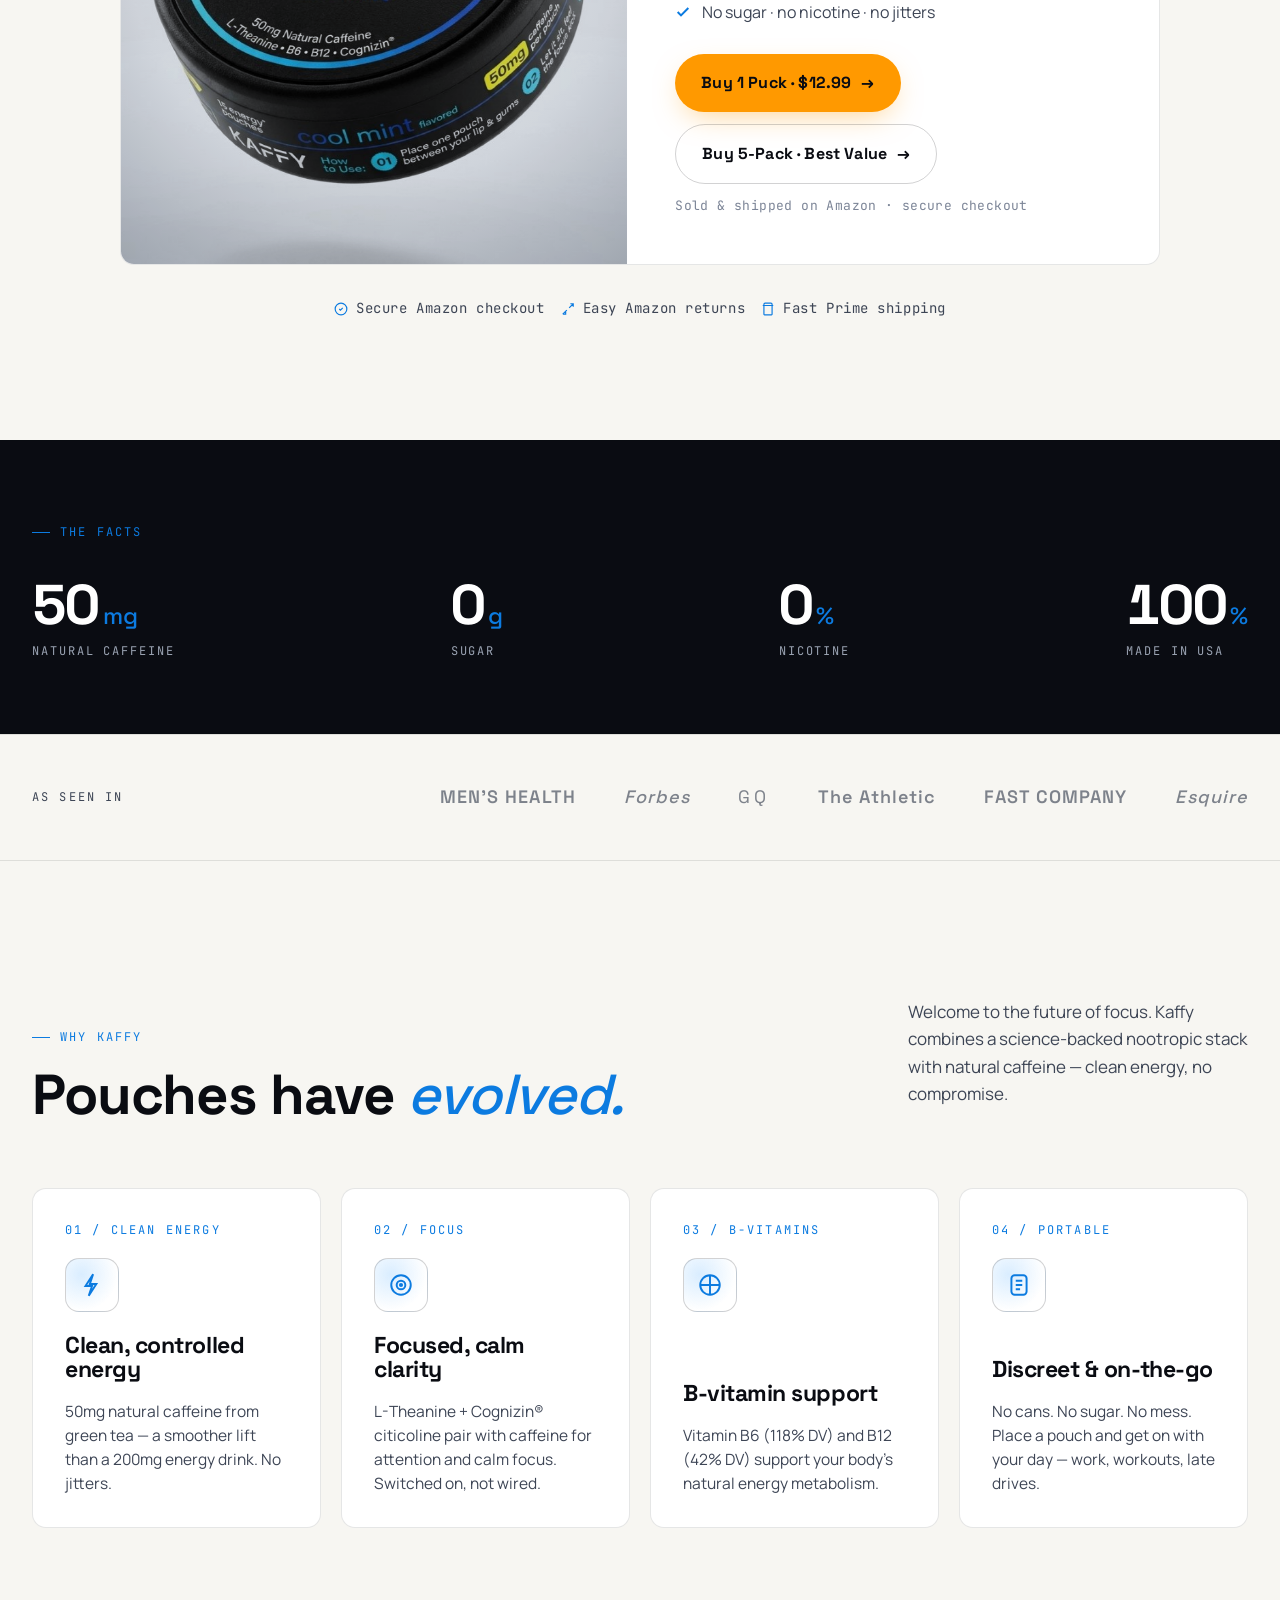
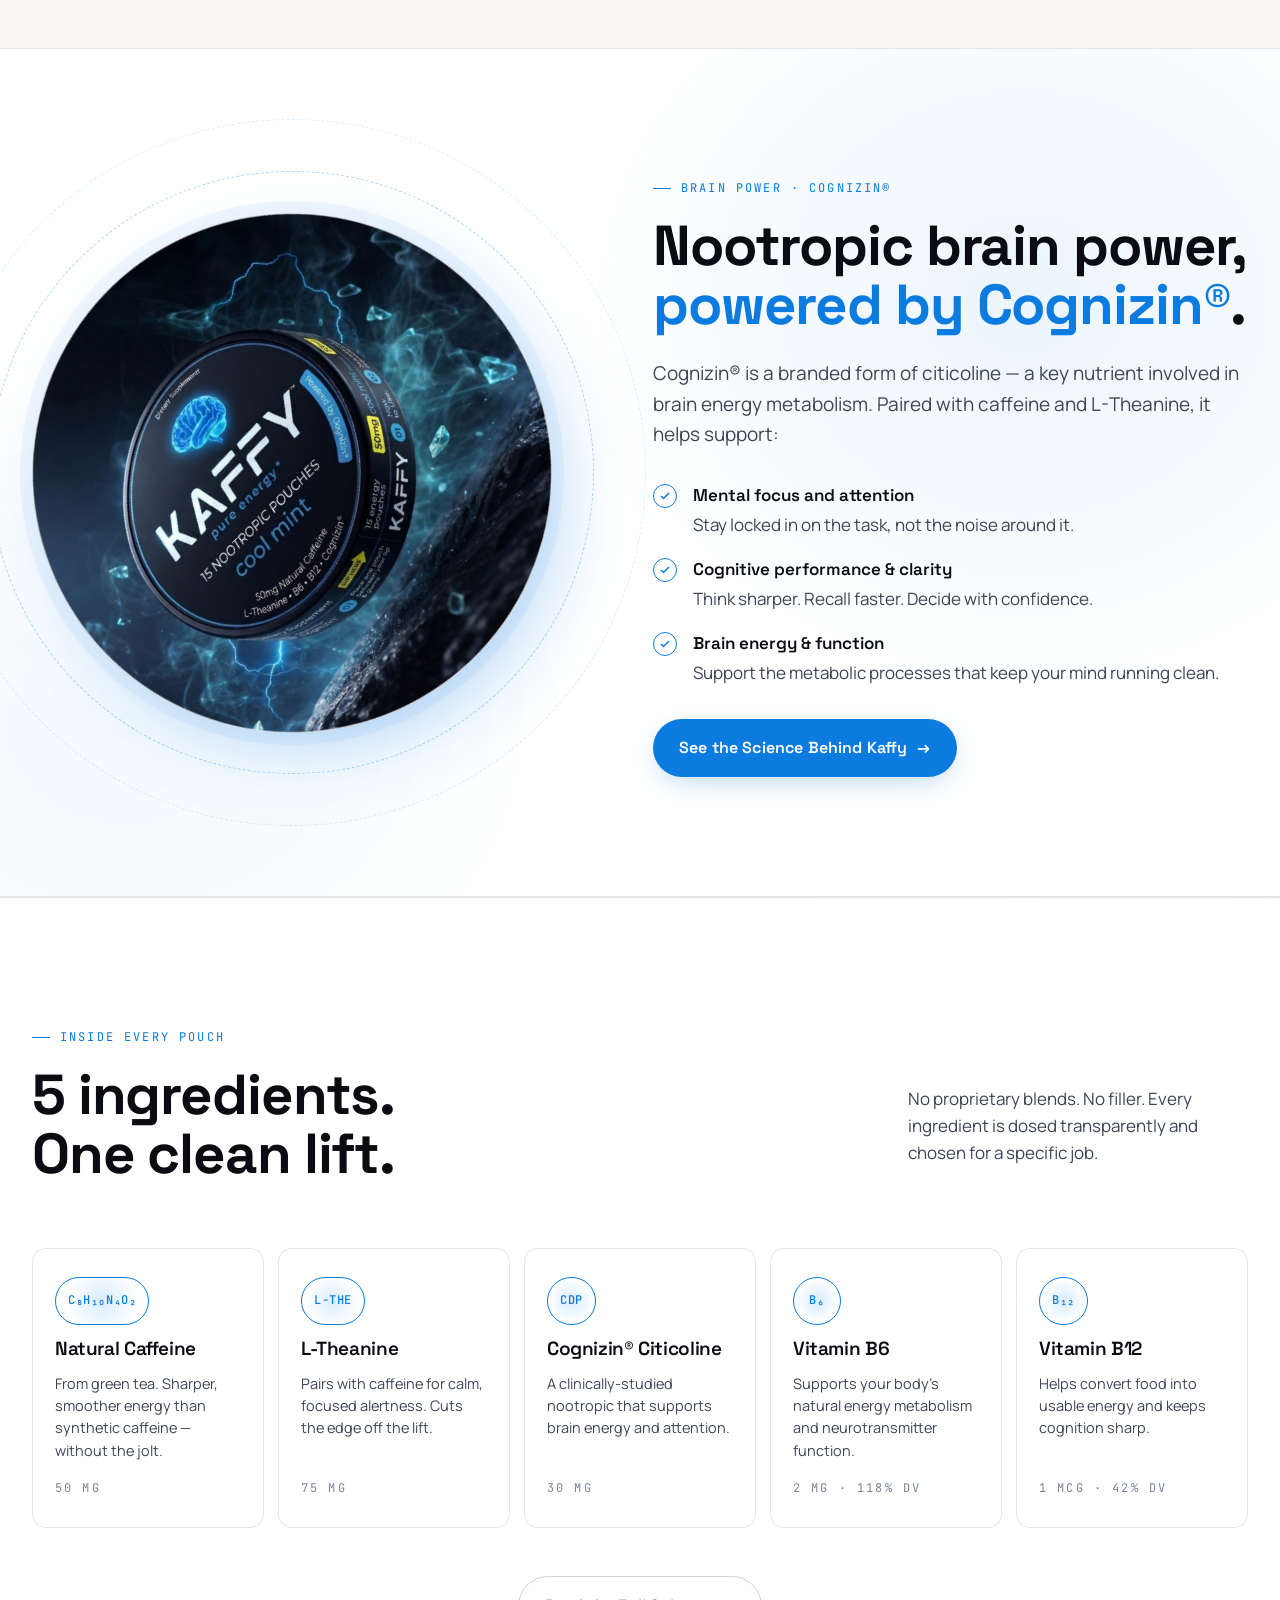
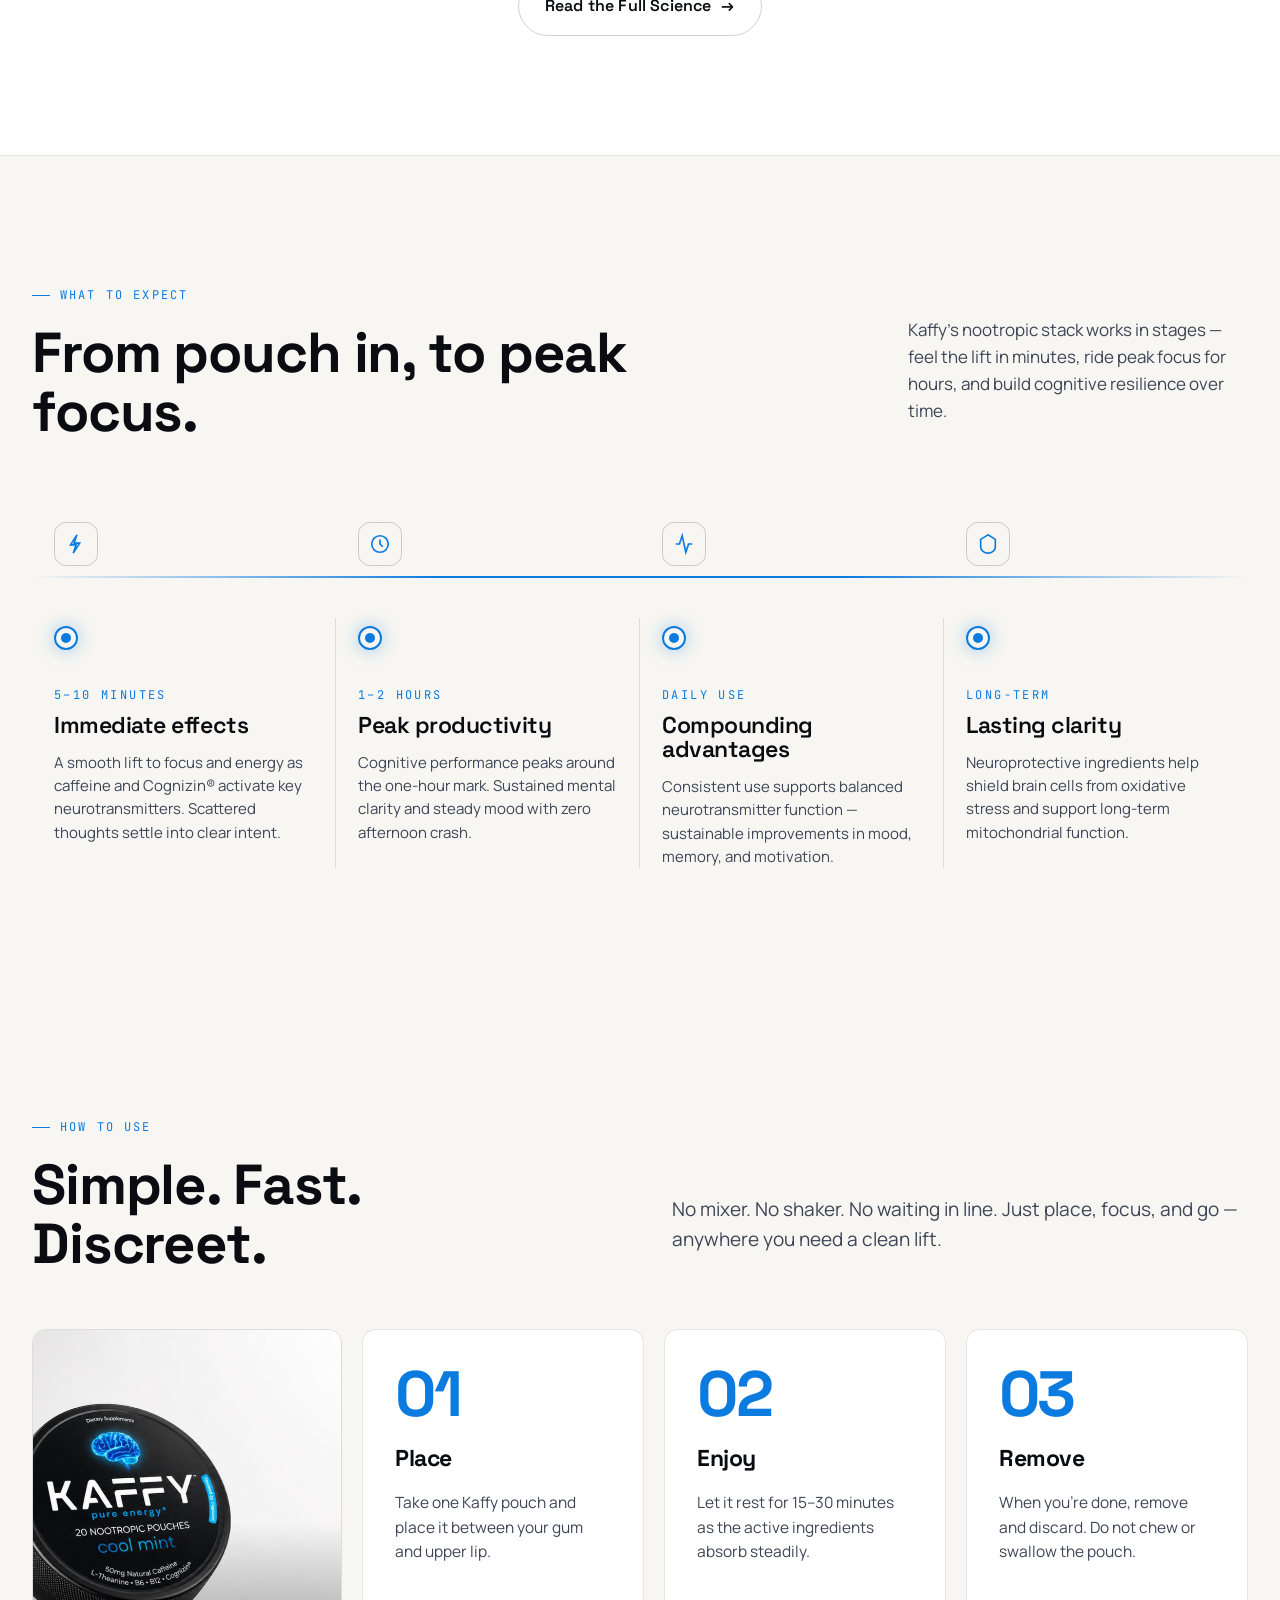
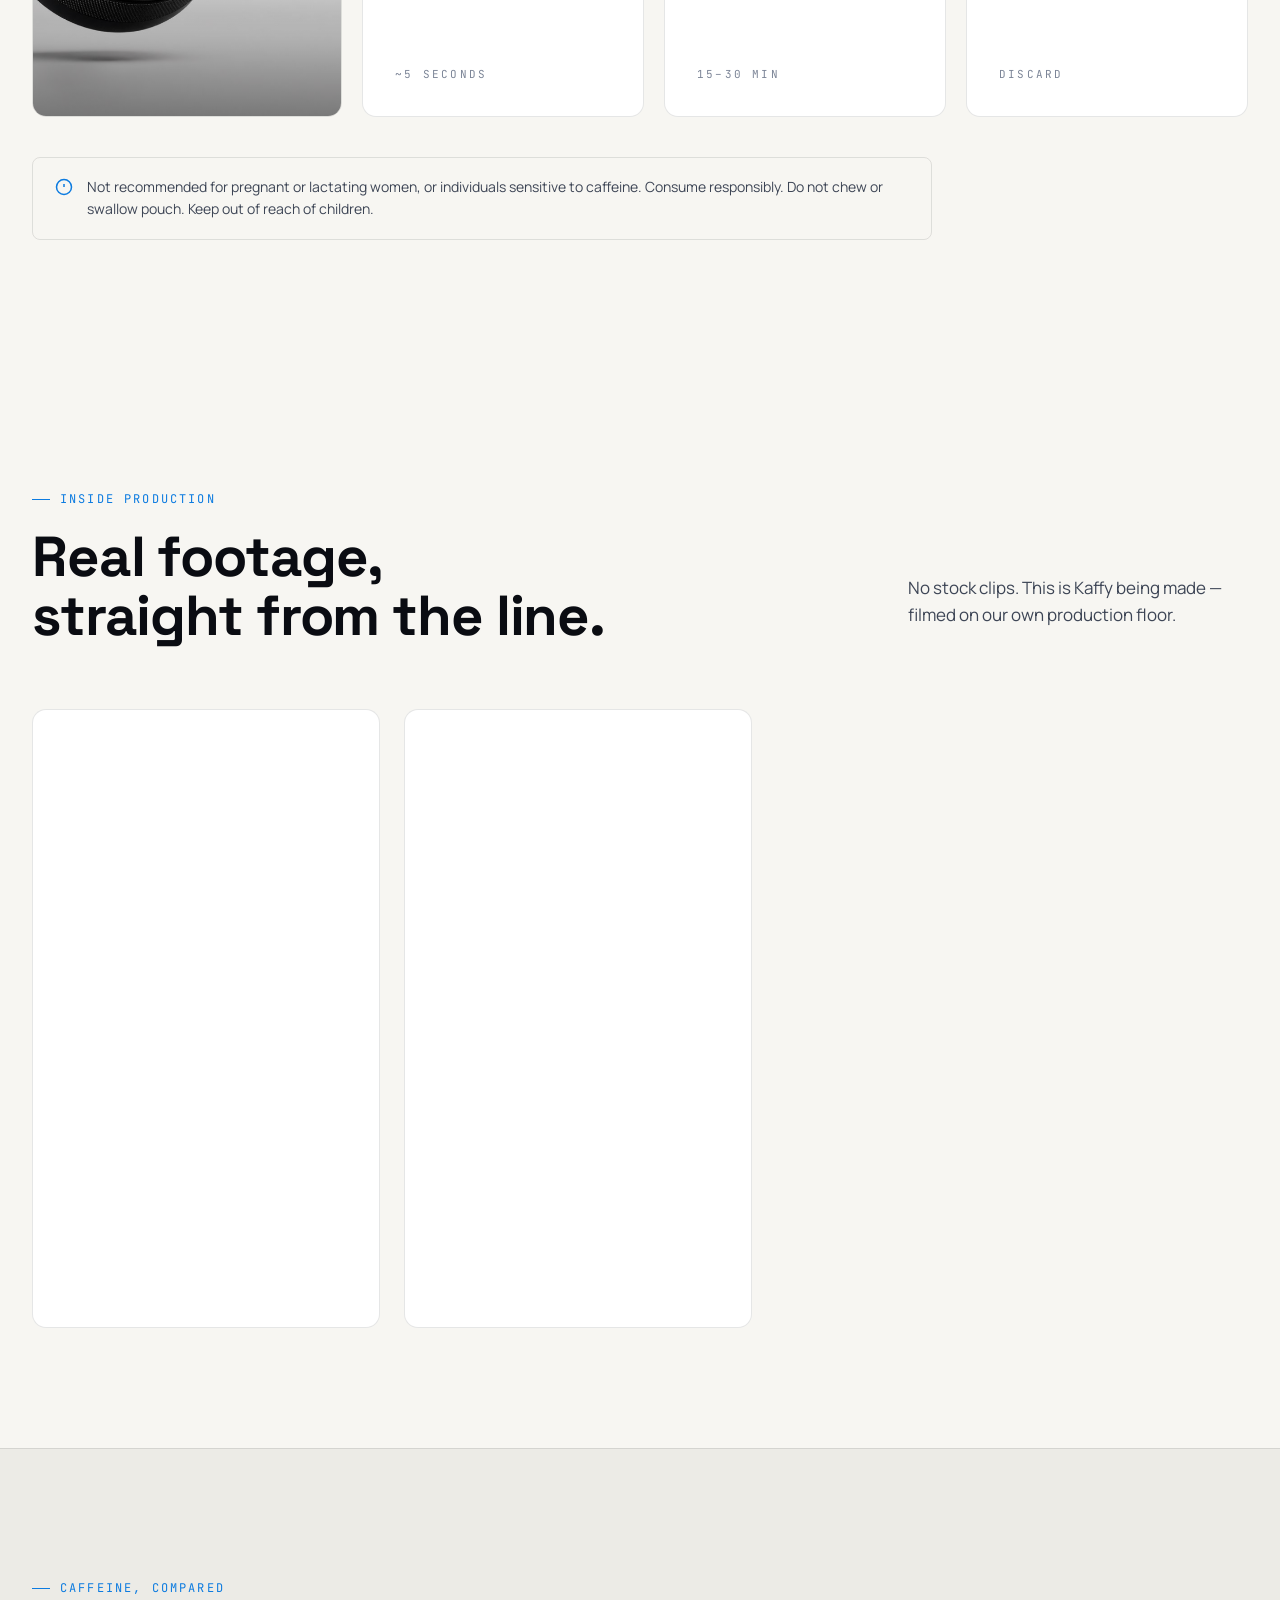
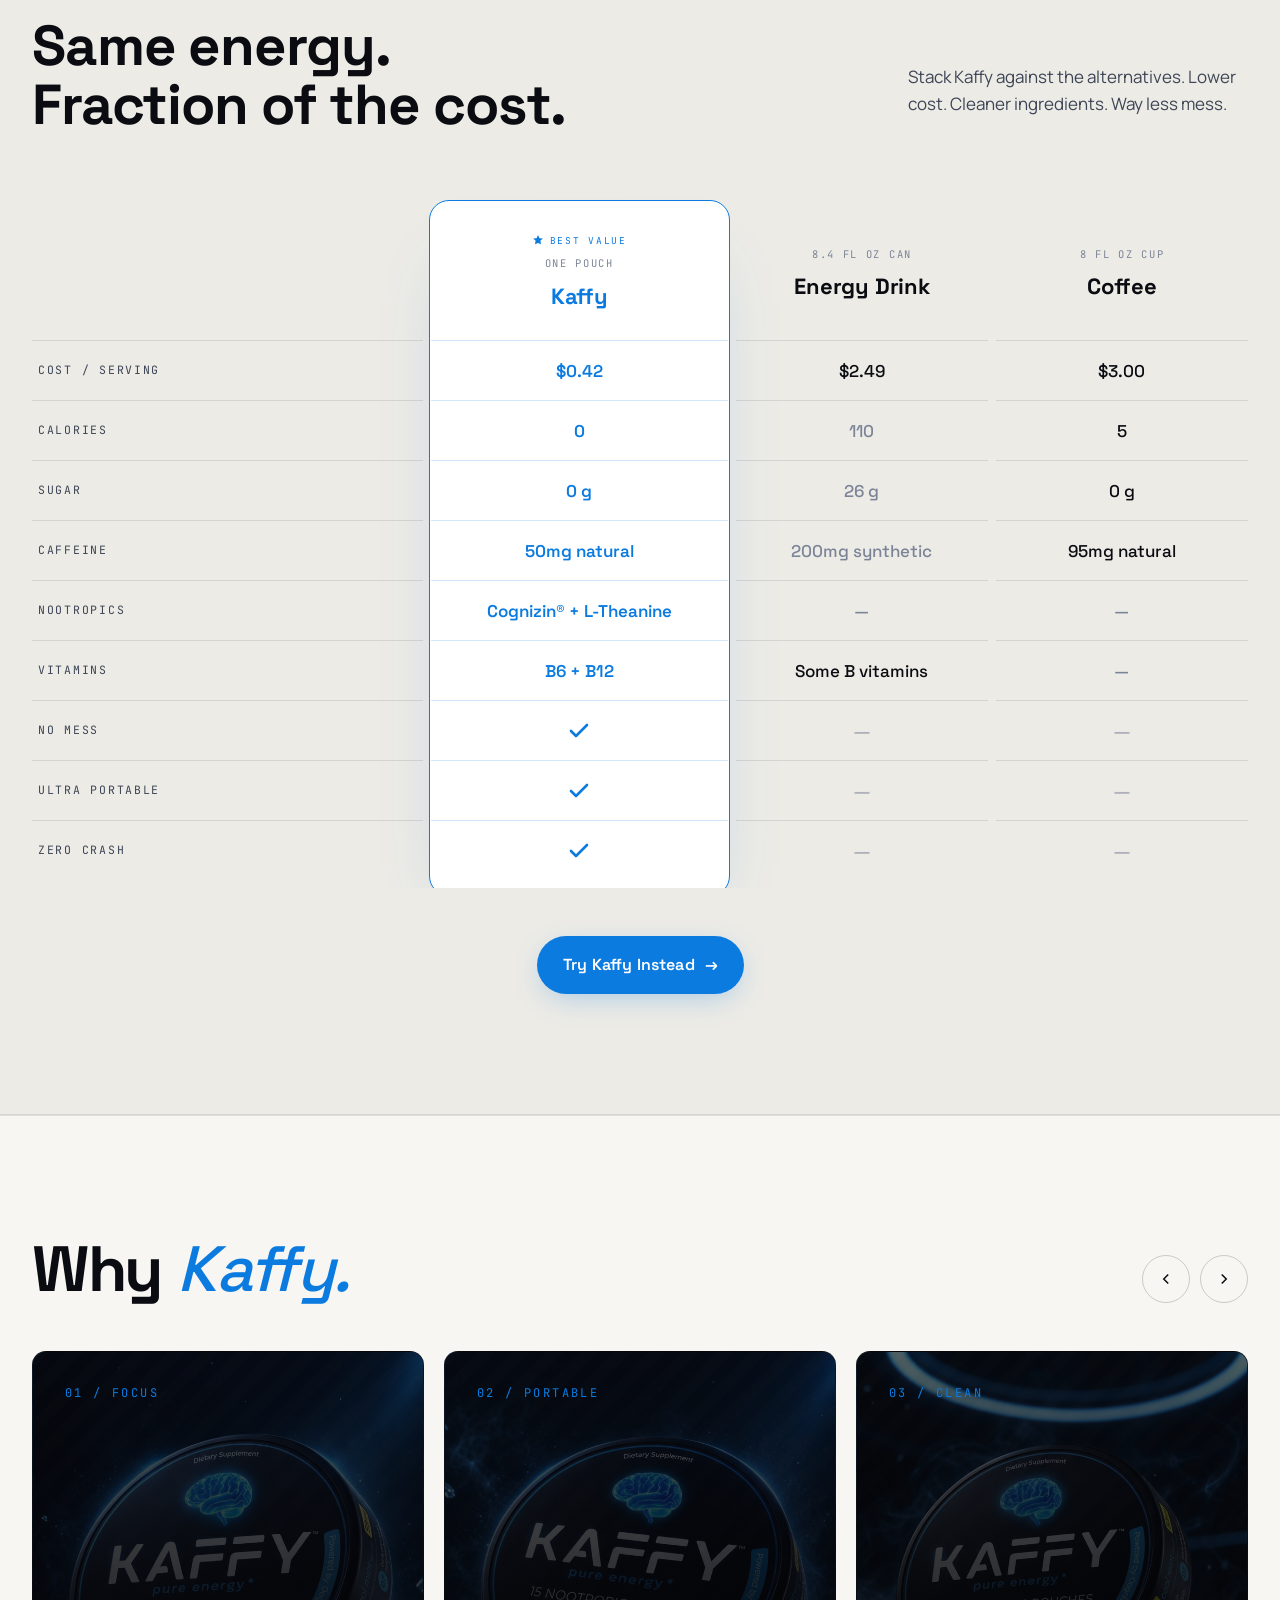
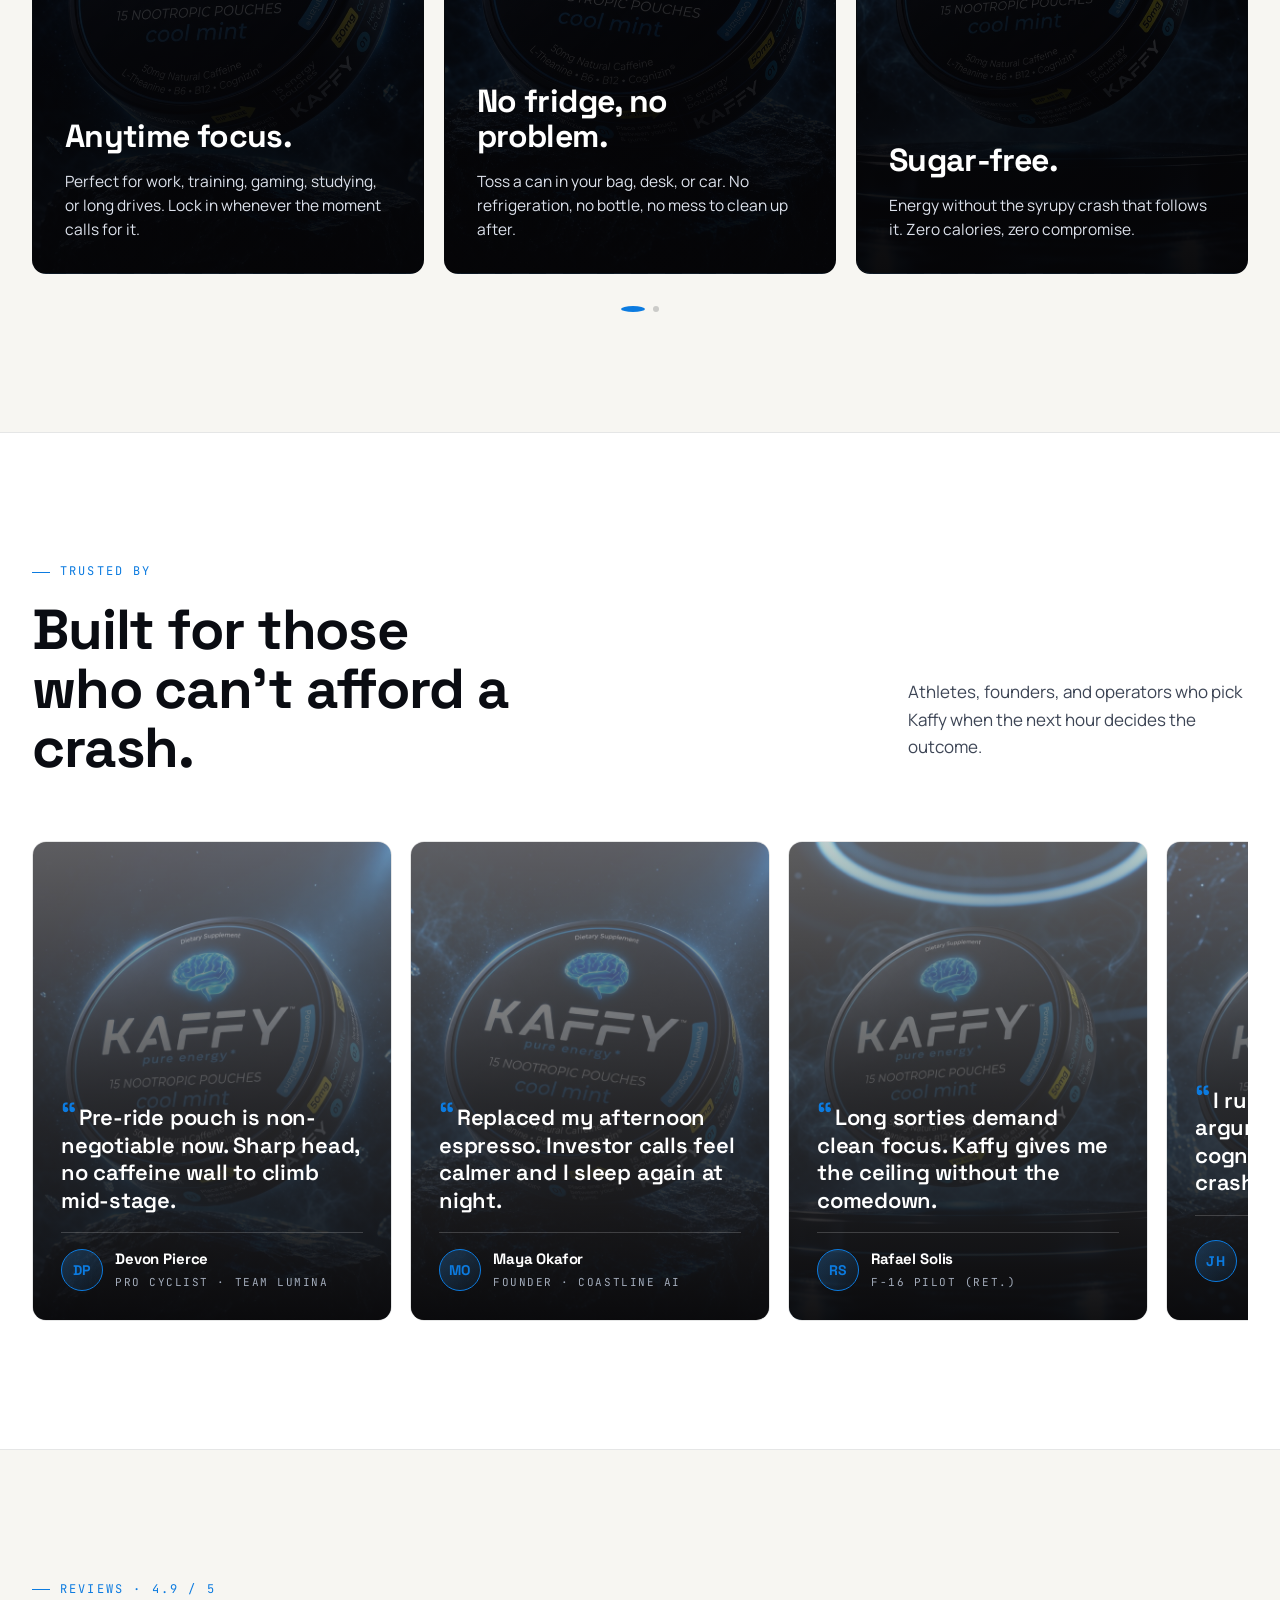
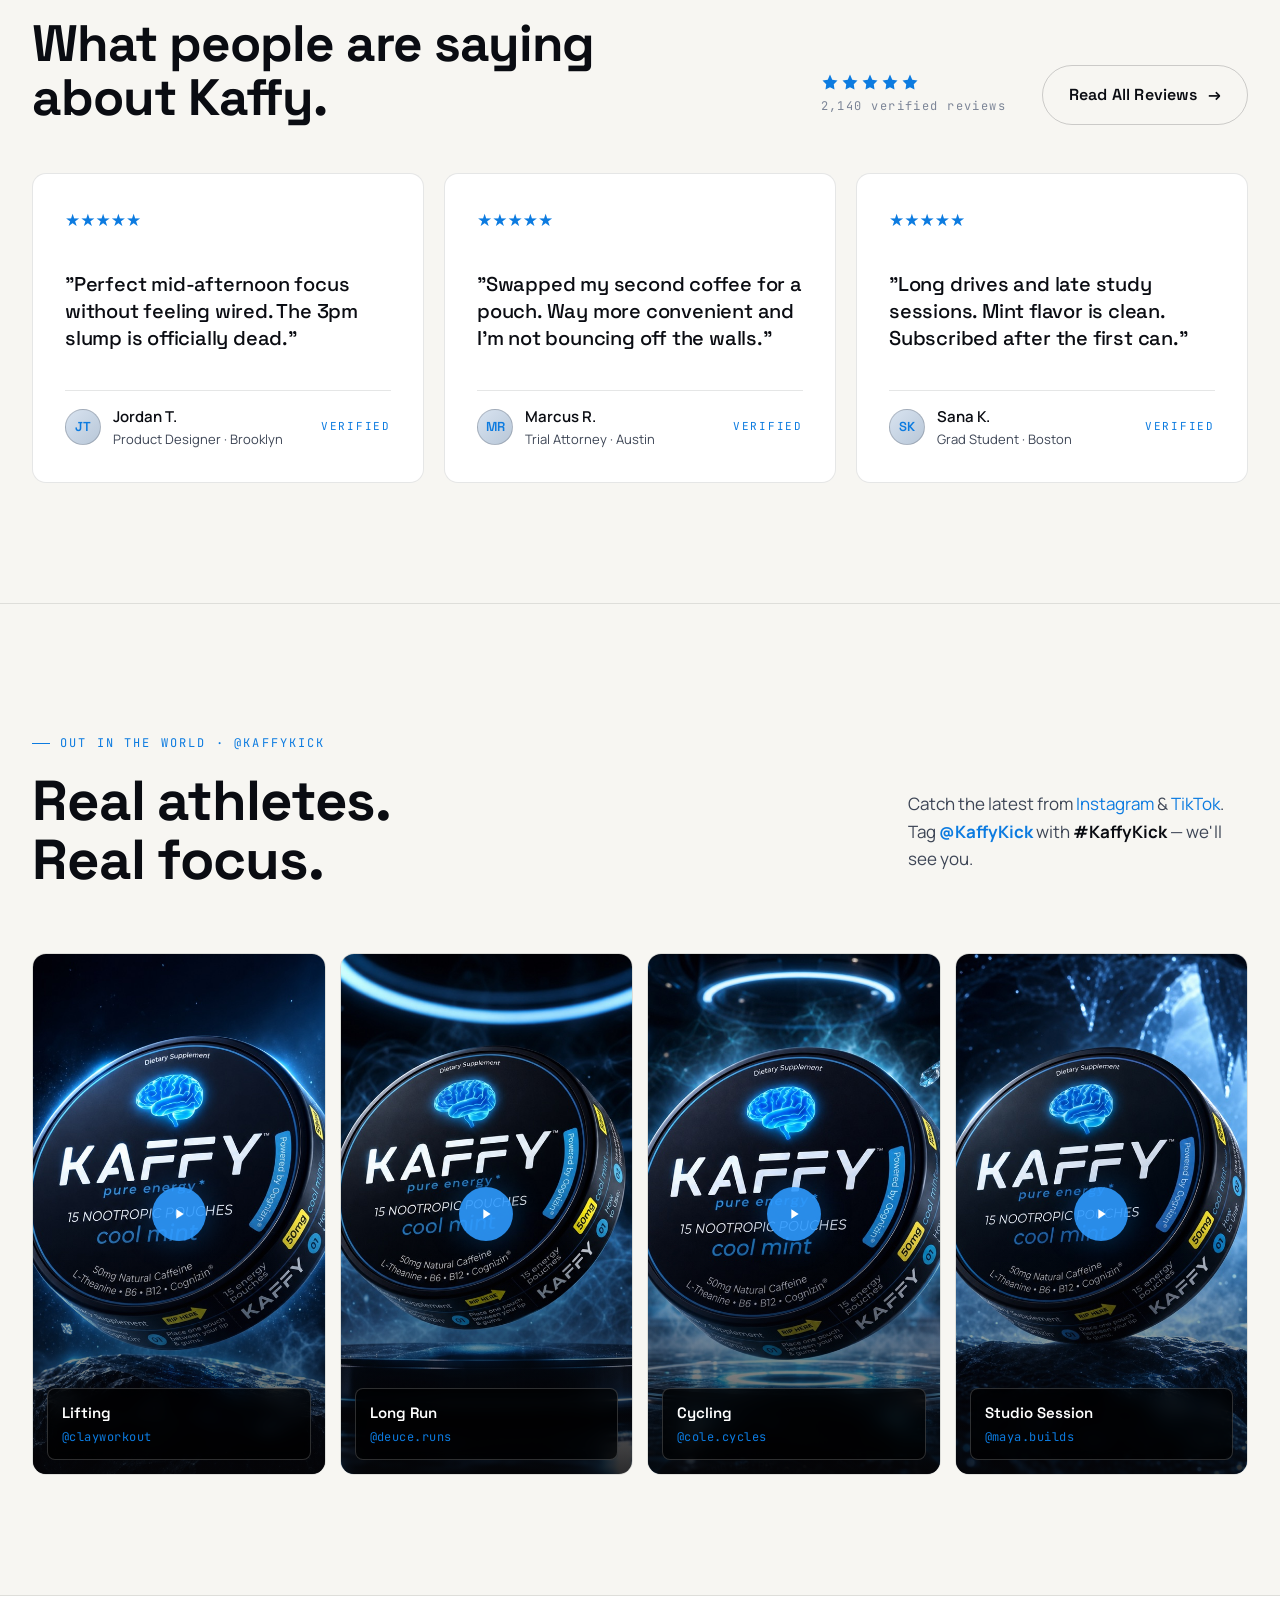
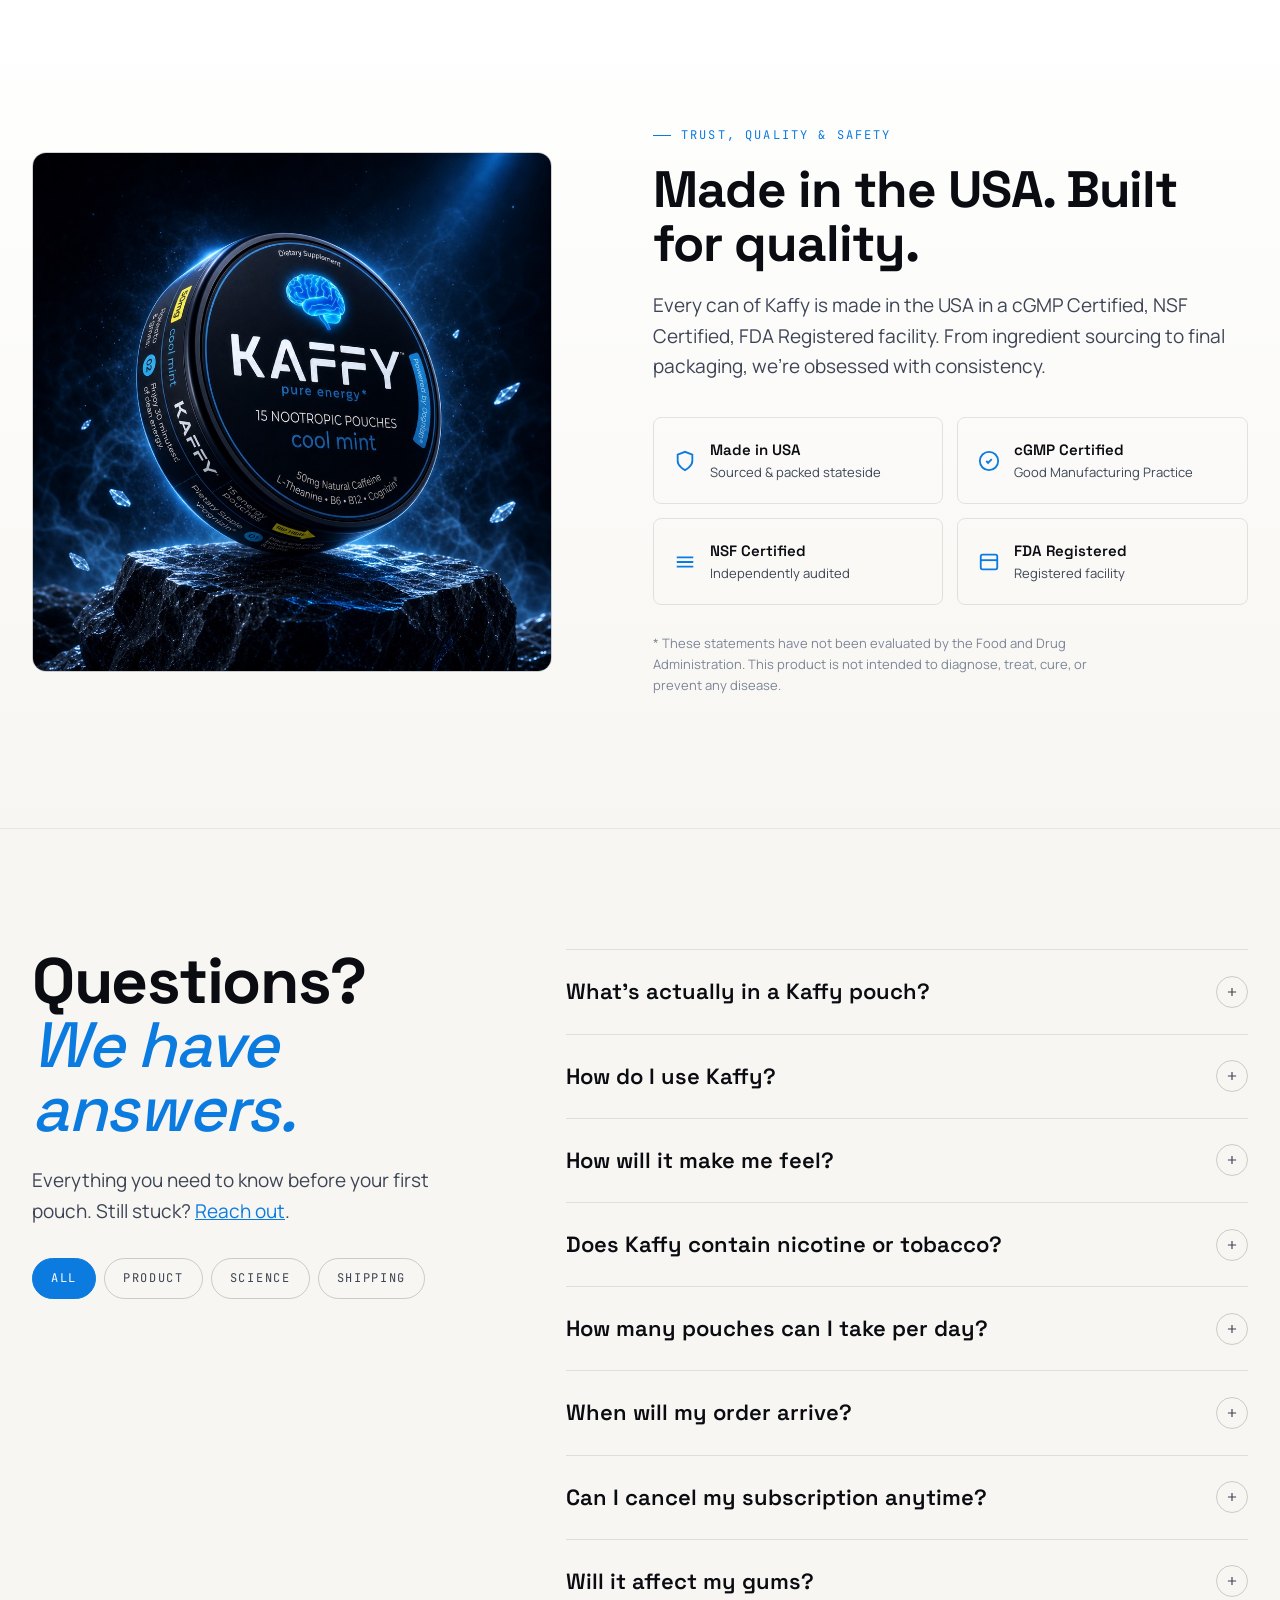
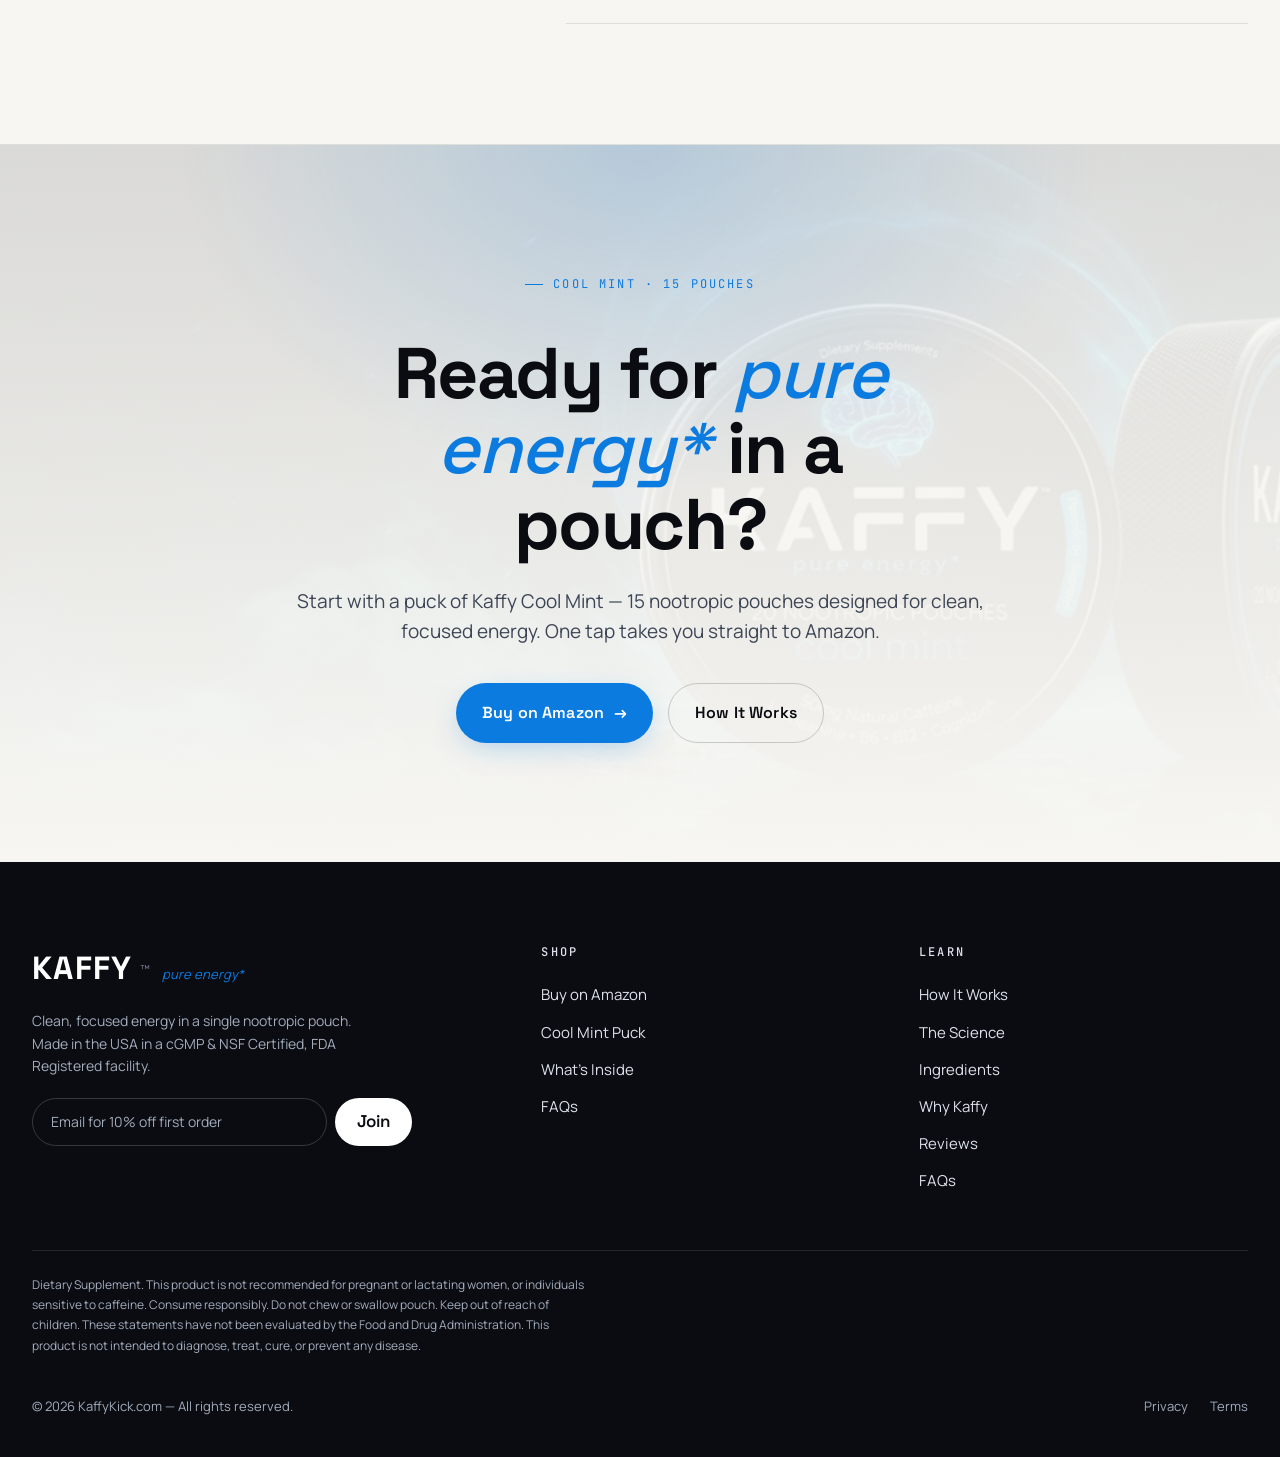
==== commit 6a36c071: "Add Privacy Policy and Terms pages; trim footer legal links - New privacy.html and terms.html, style" ====
--- a/index.html
+++ b/index.html
@@ -1893,7 +1893,7 @@
     <div class="footer-bottom">
       <div>© 2026 KaffyKick.com — All rights reserved.</div>
       <div style="display:flex; gap:22px">
-        <a href="#">Privacy</a><a href="#">Terms</a><a href="#">Accessibility</a><a href="#">Shipping &amp; Returns</a>
+        <a href="privacy.html">Privacy</a><a href="terms.html">Terms</a>
       </div>
     </div>
   </div>
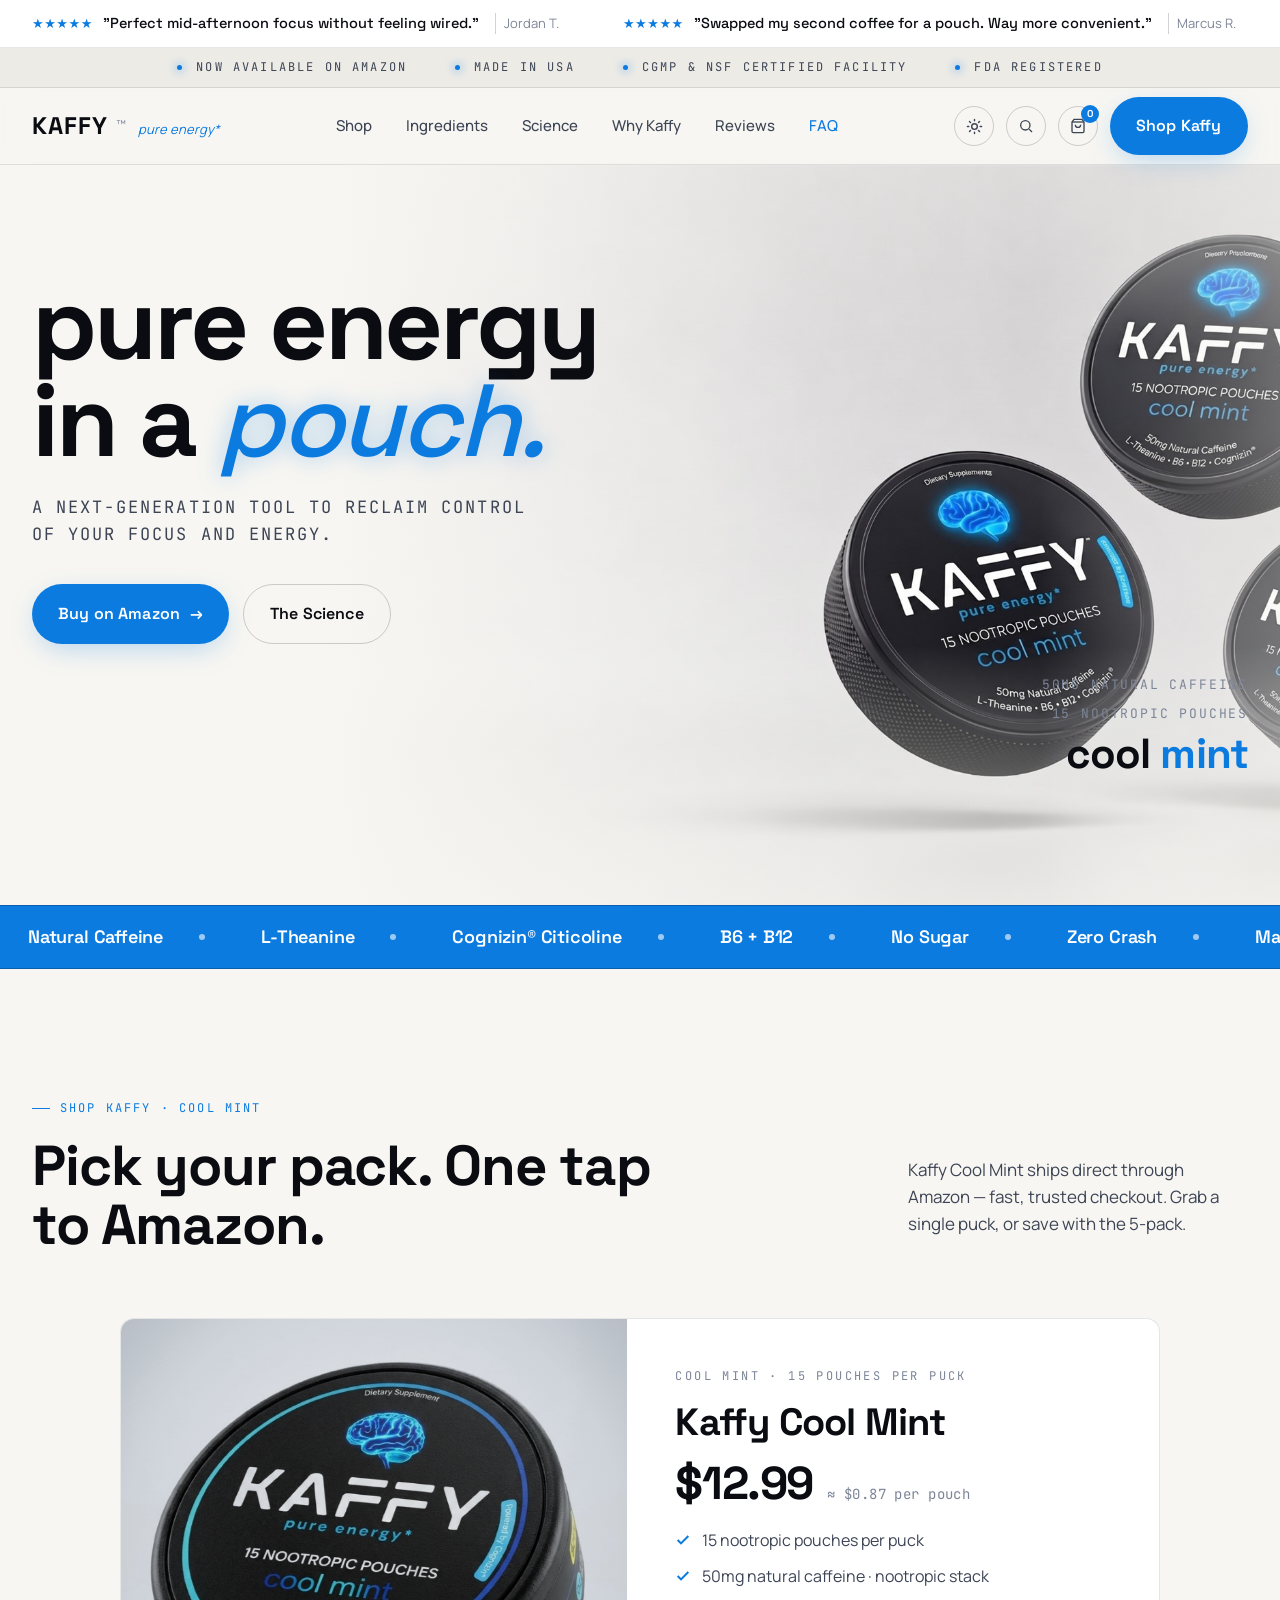
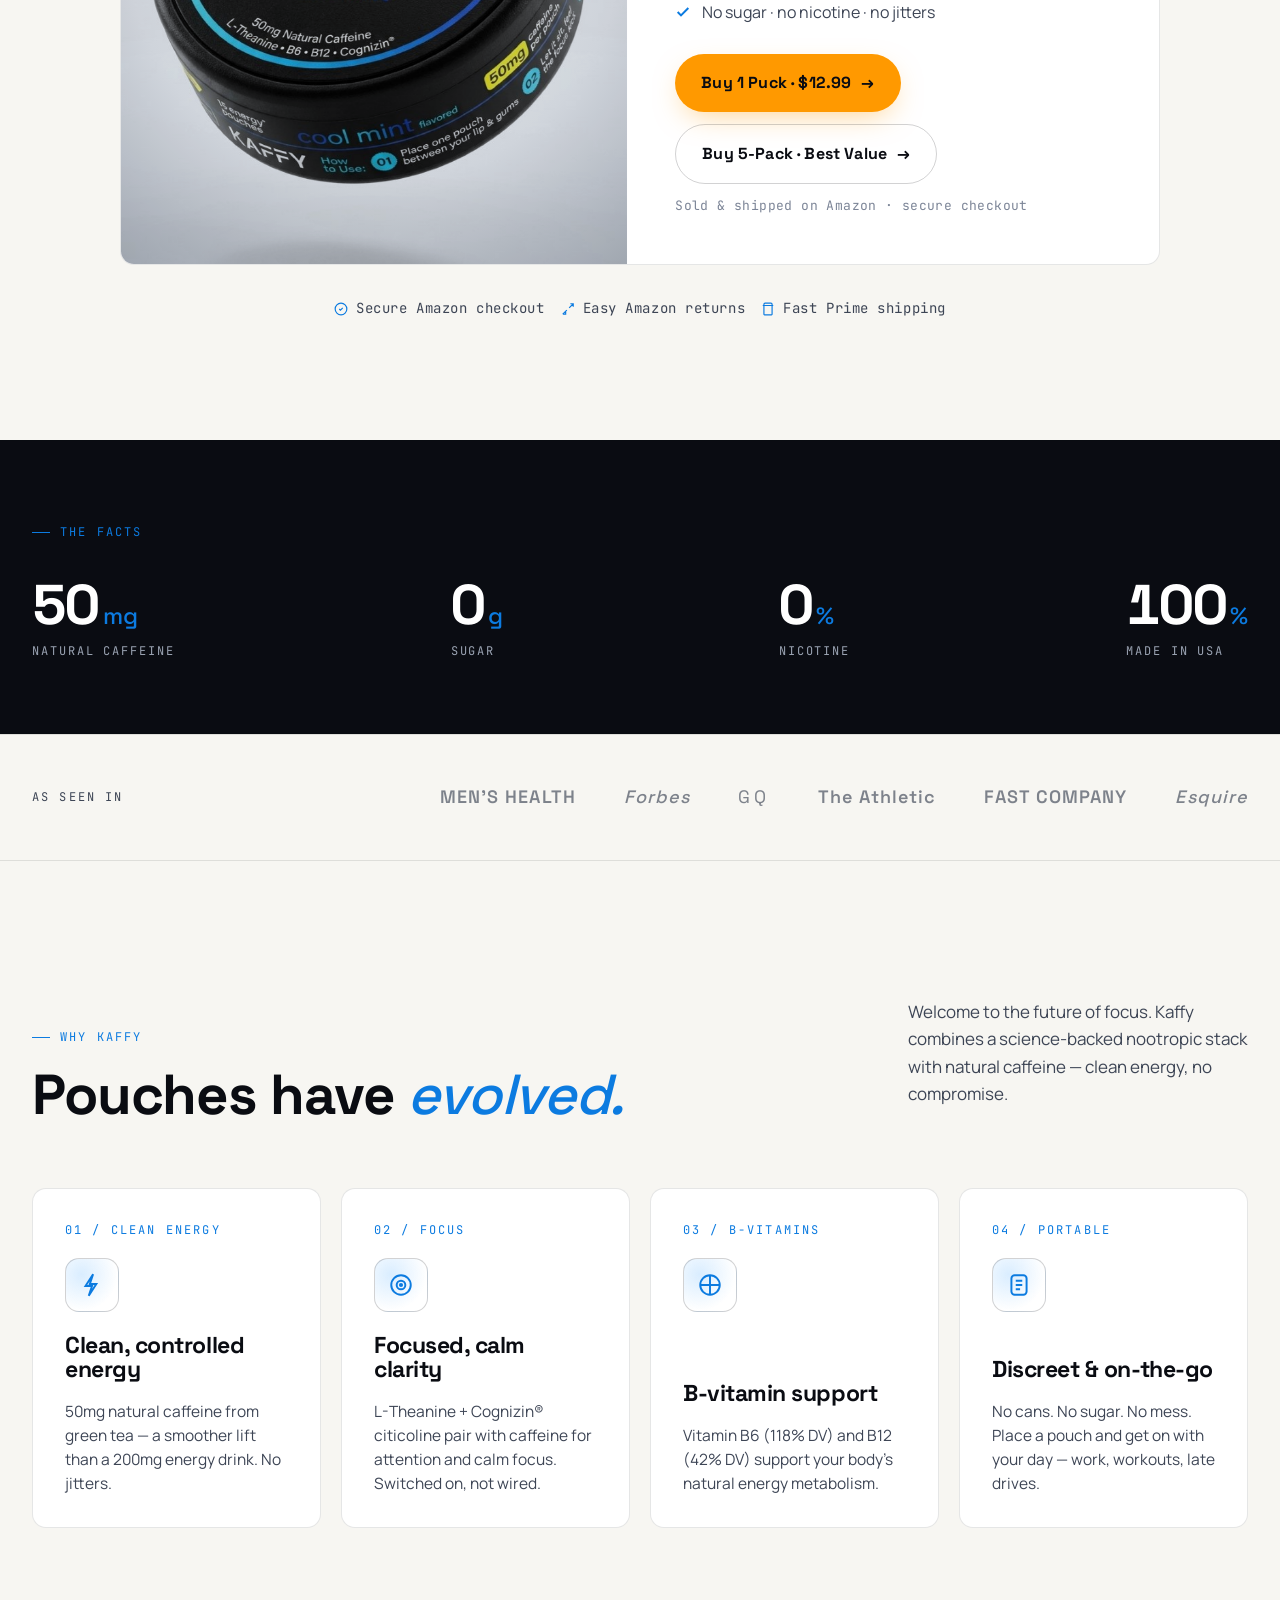
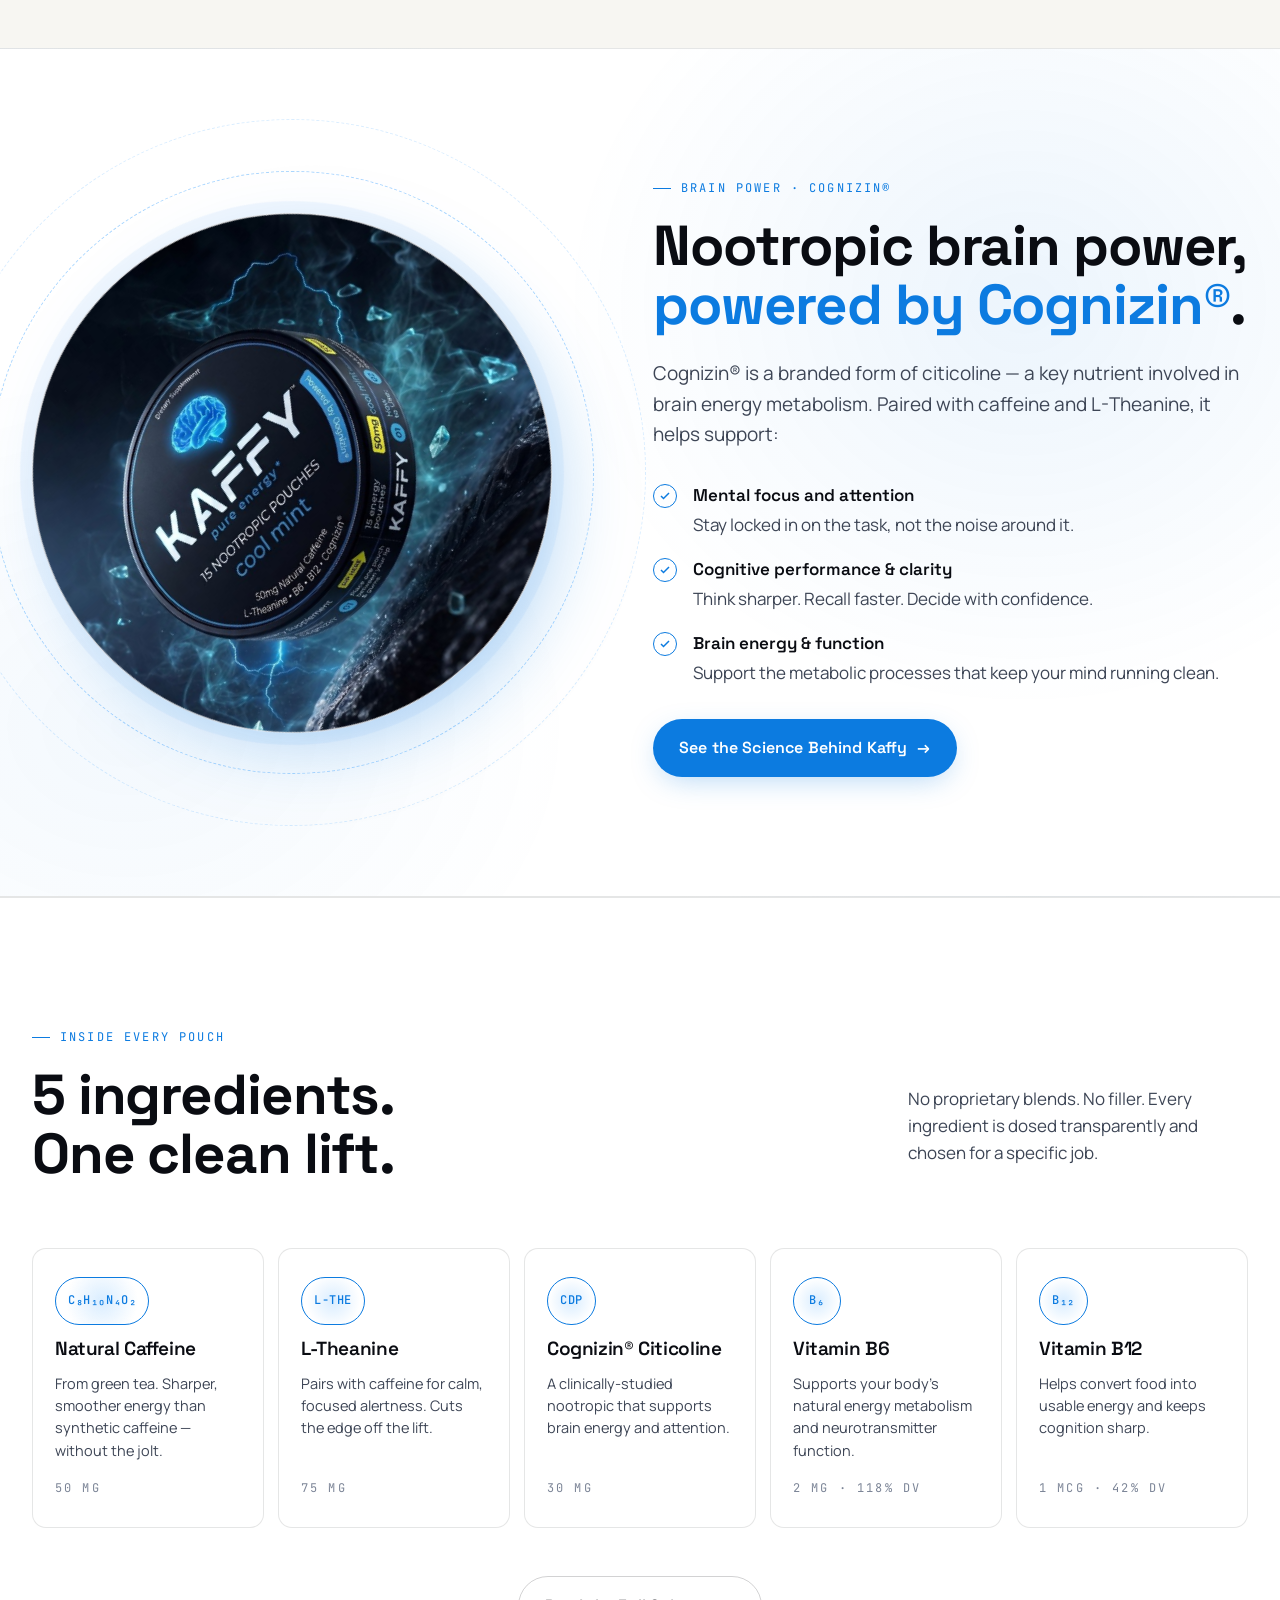
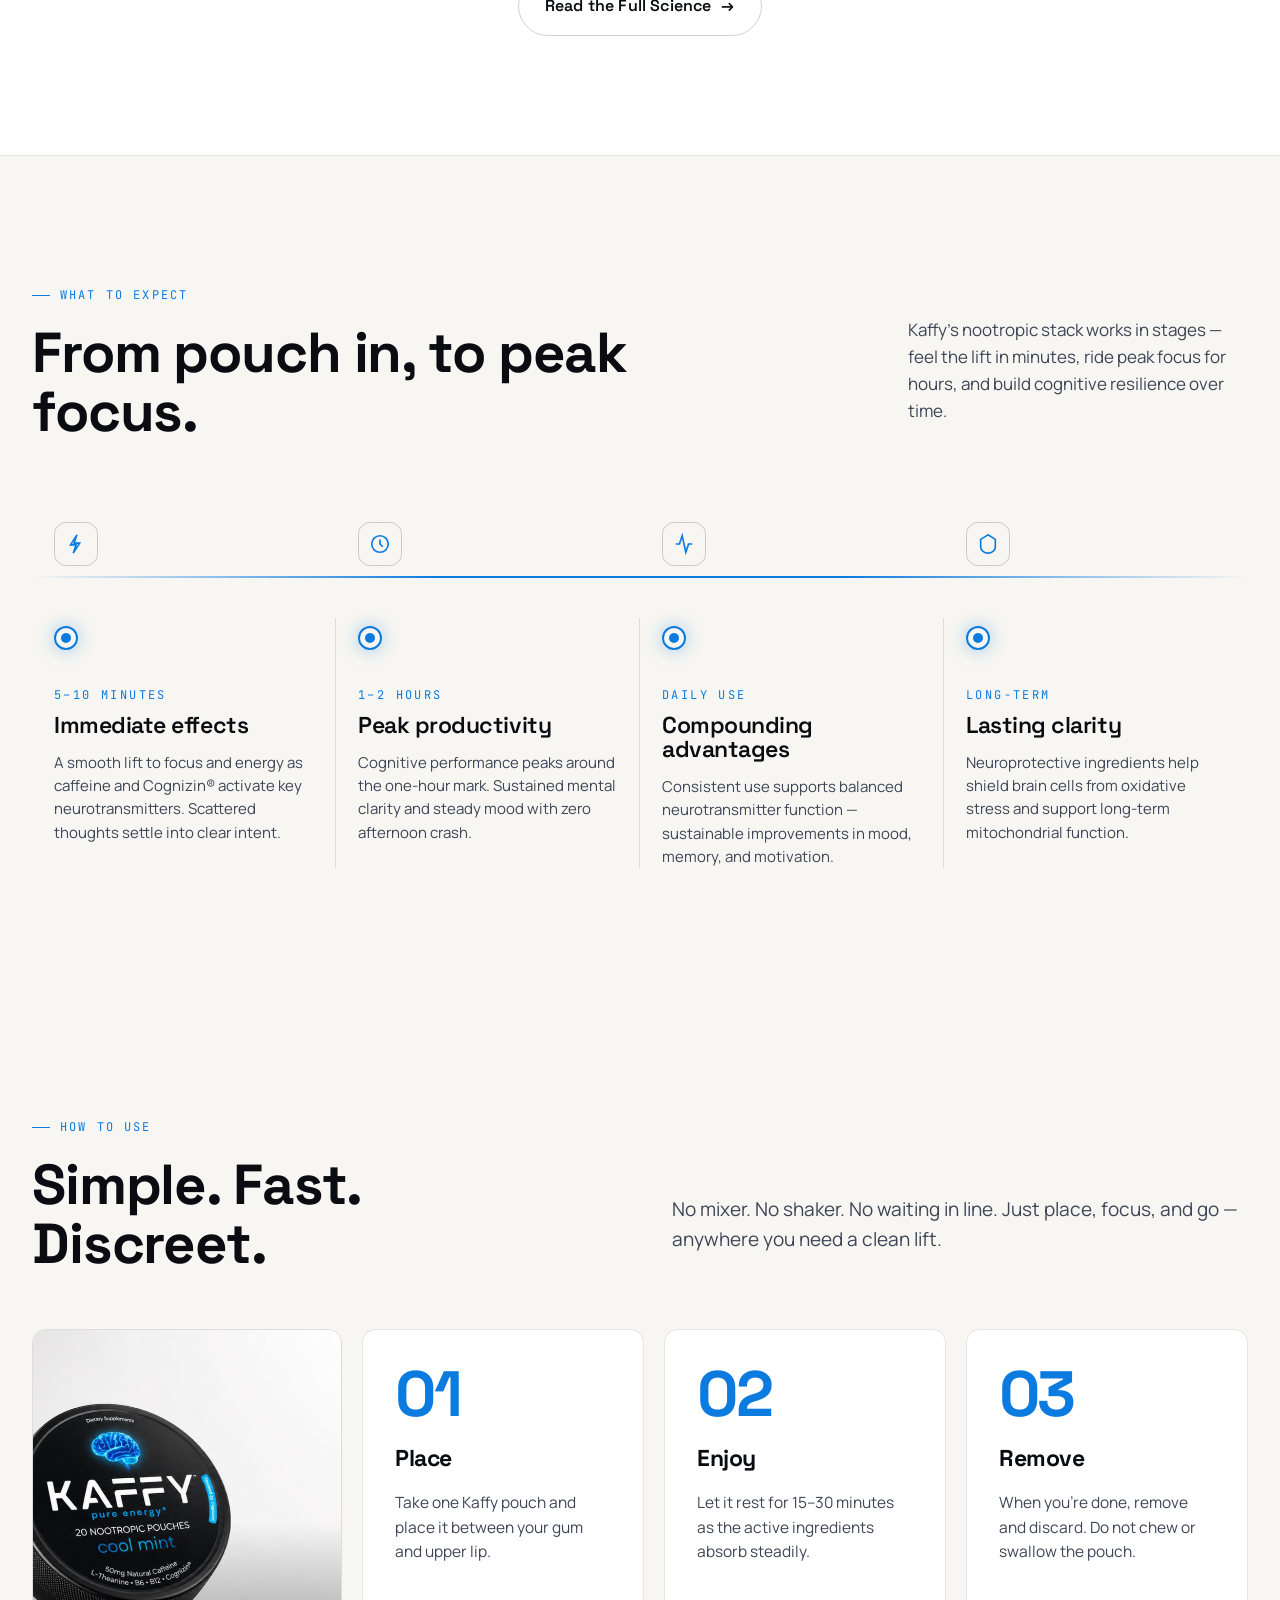
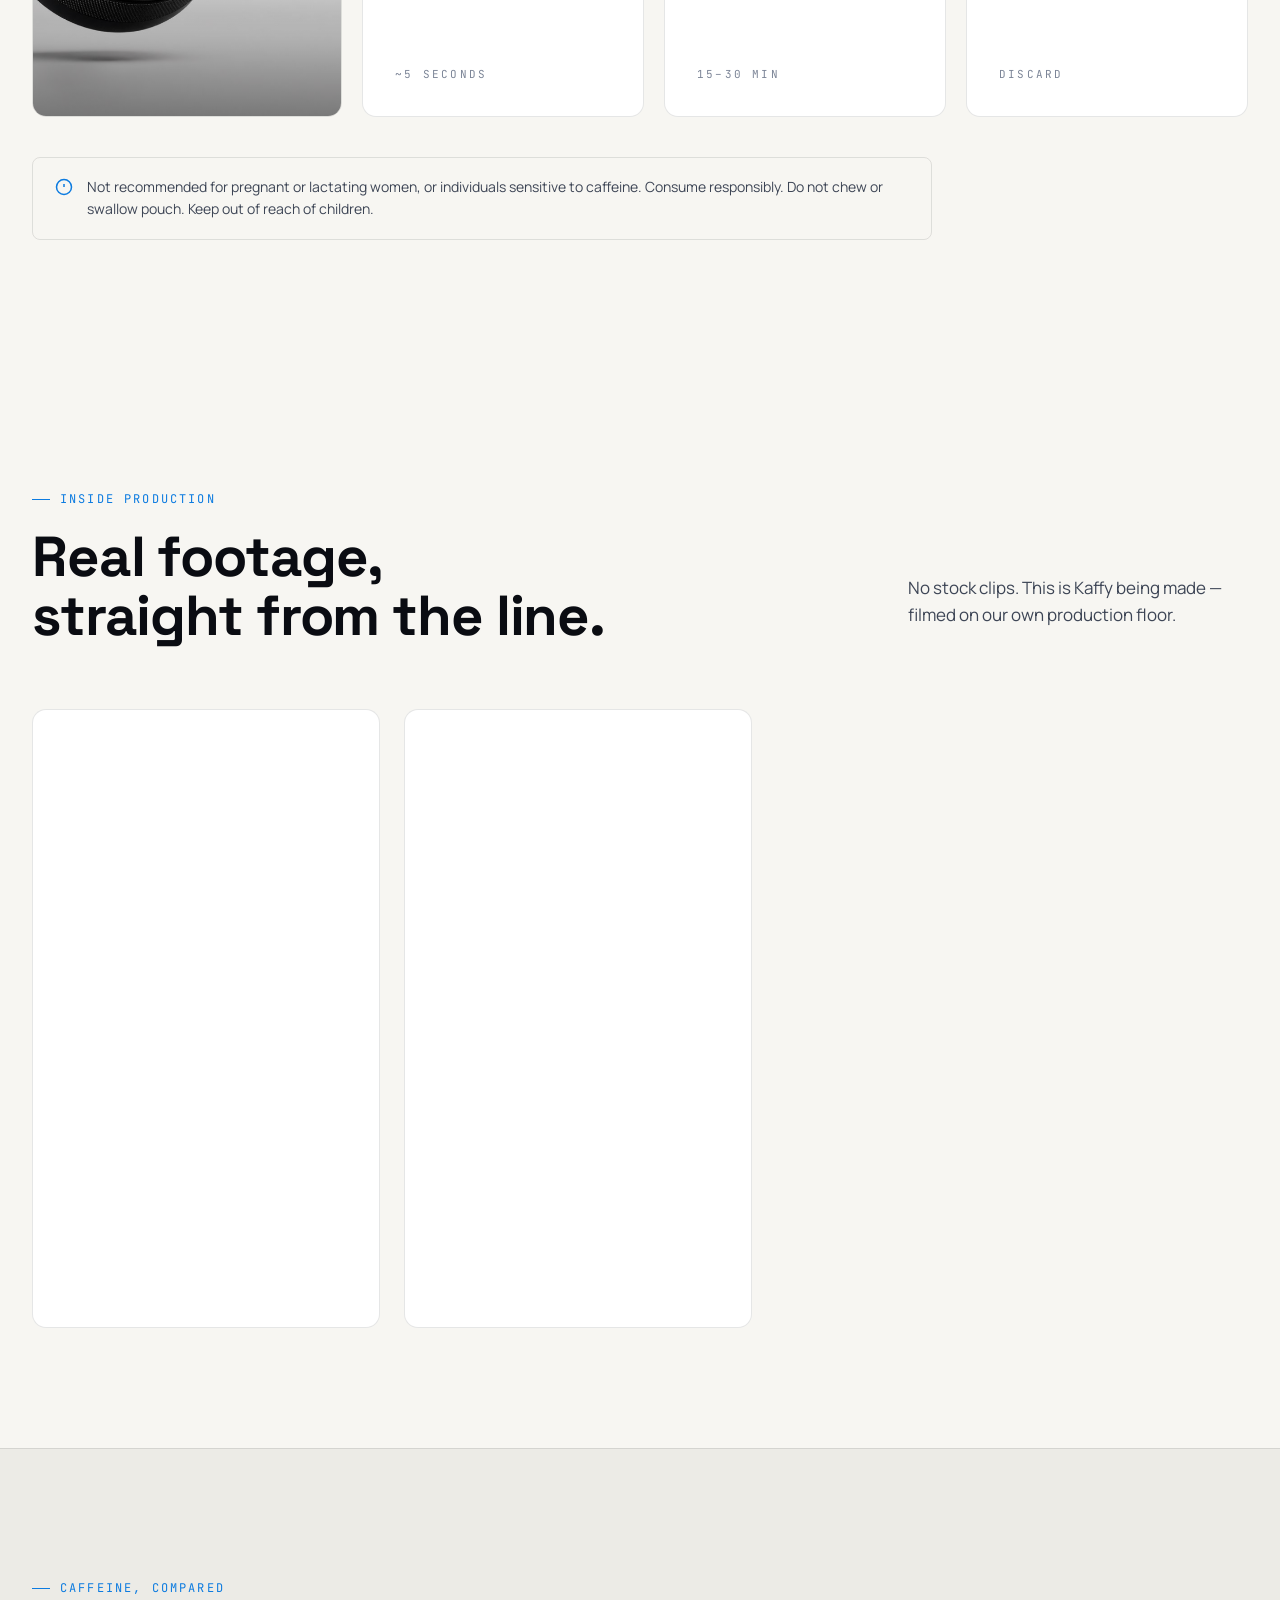
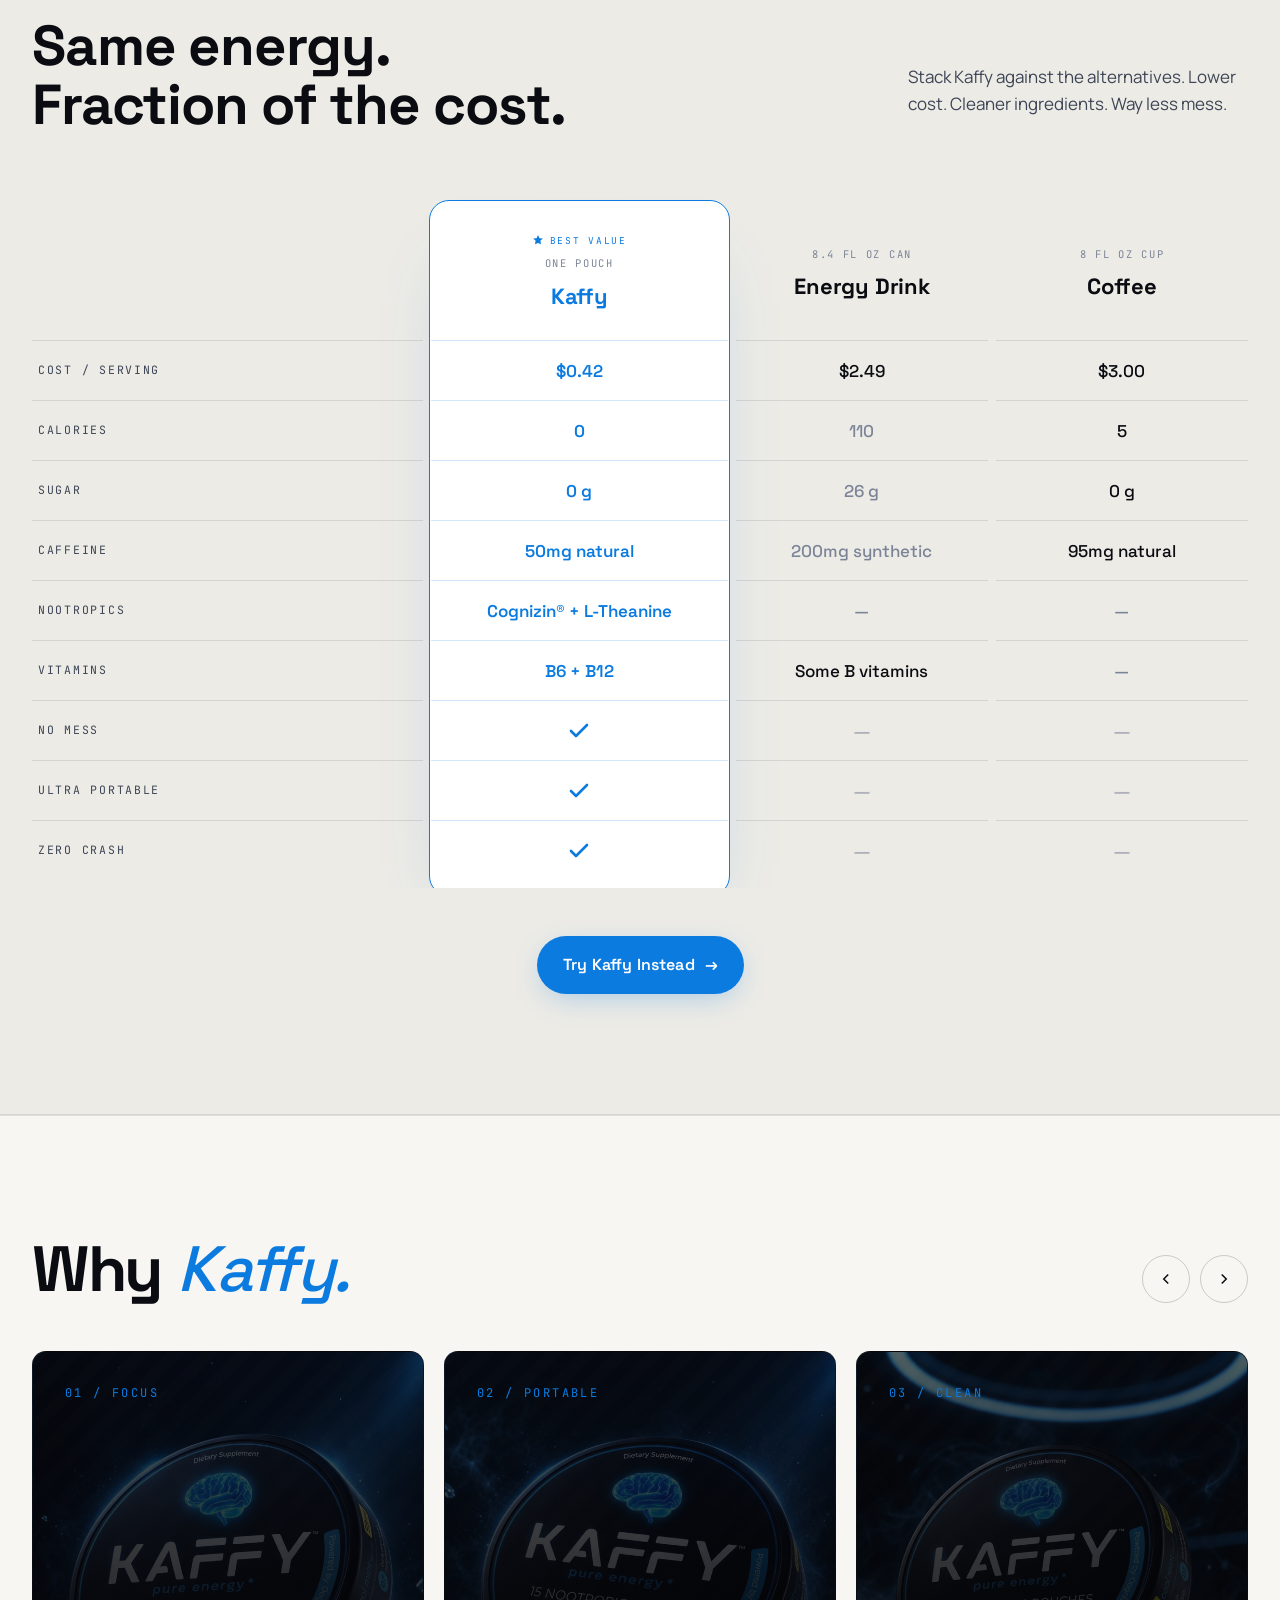
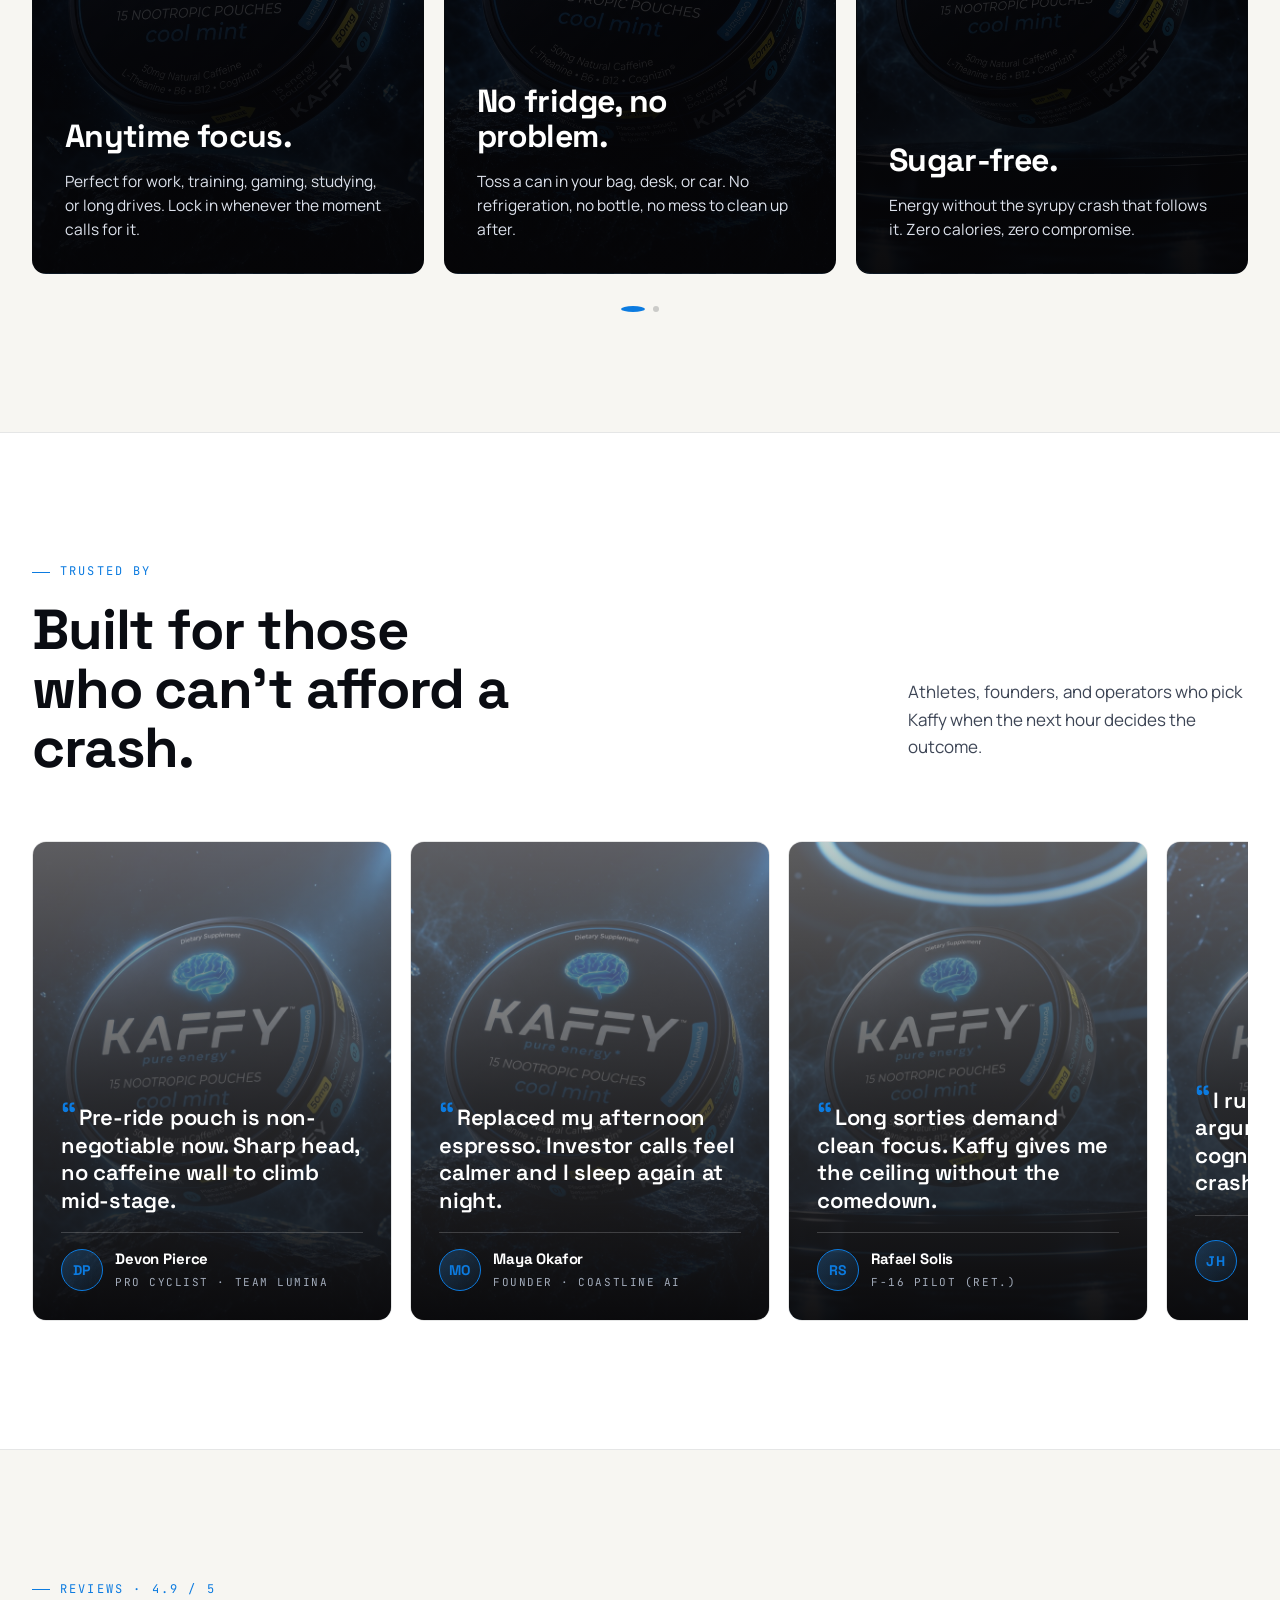
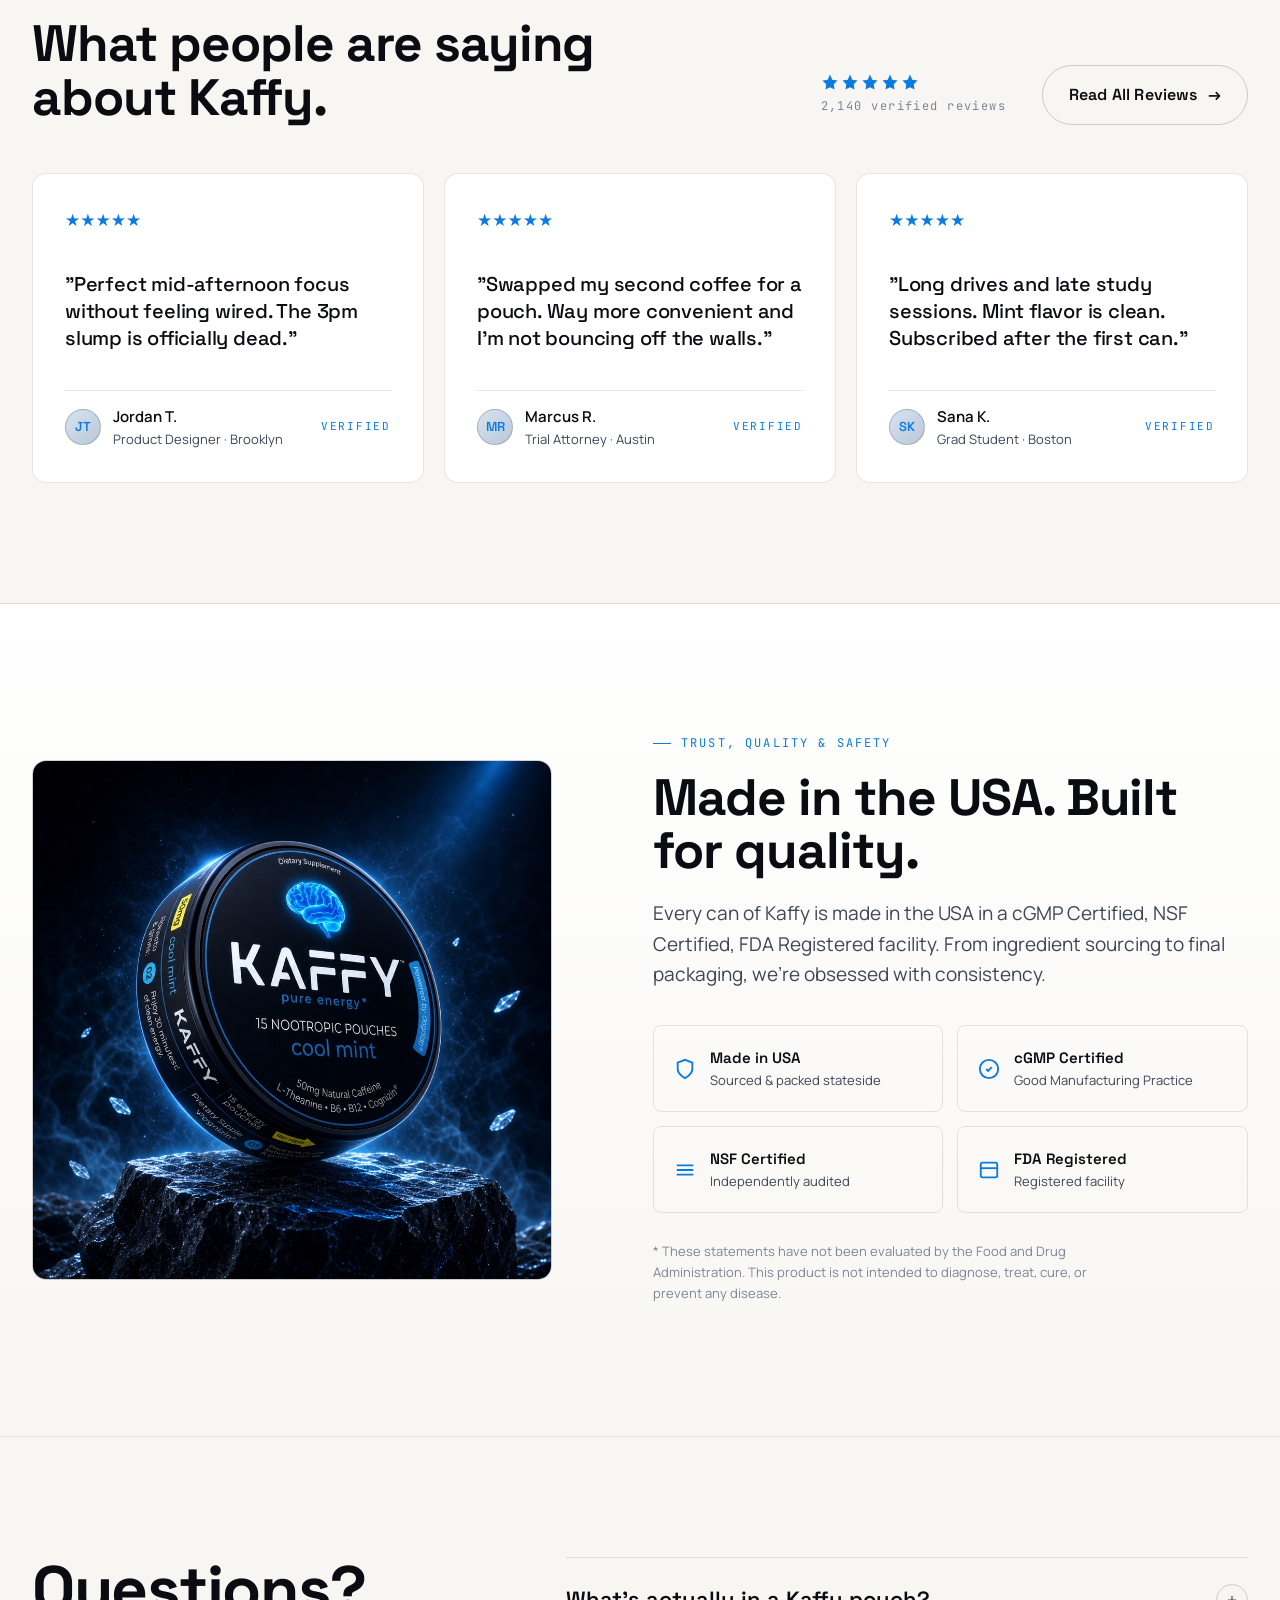
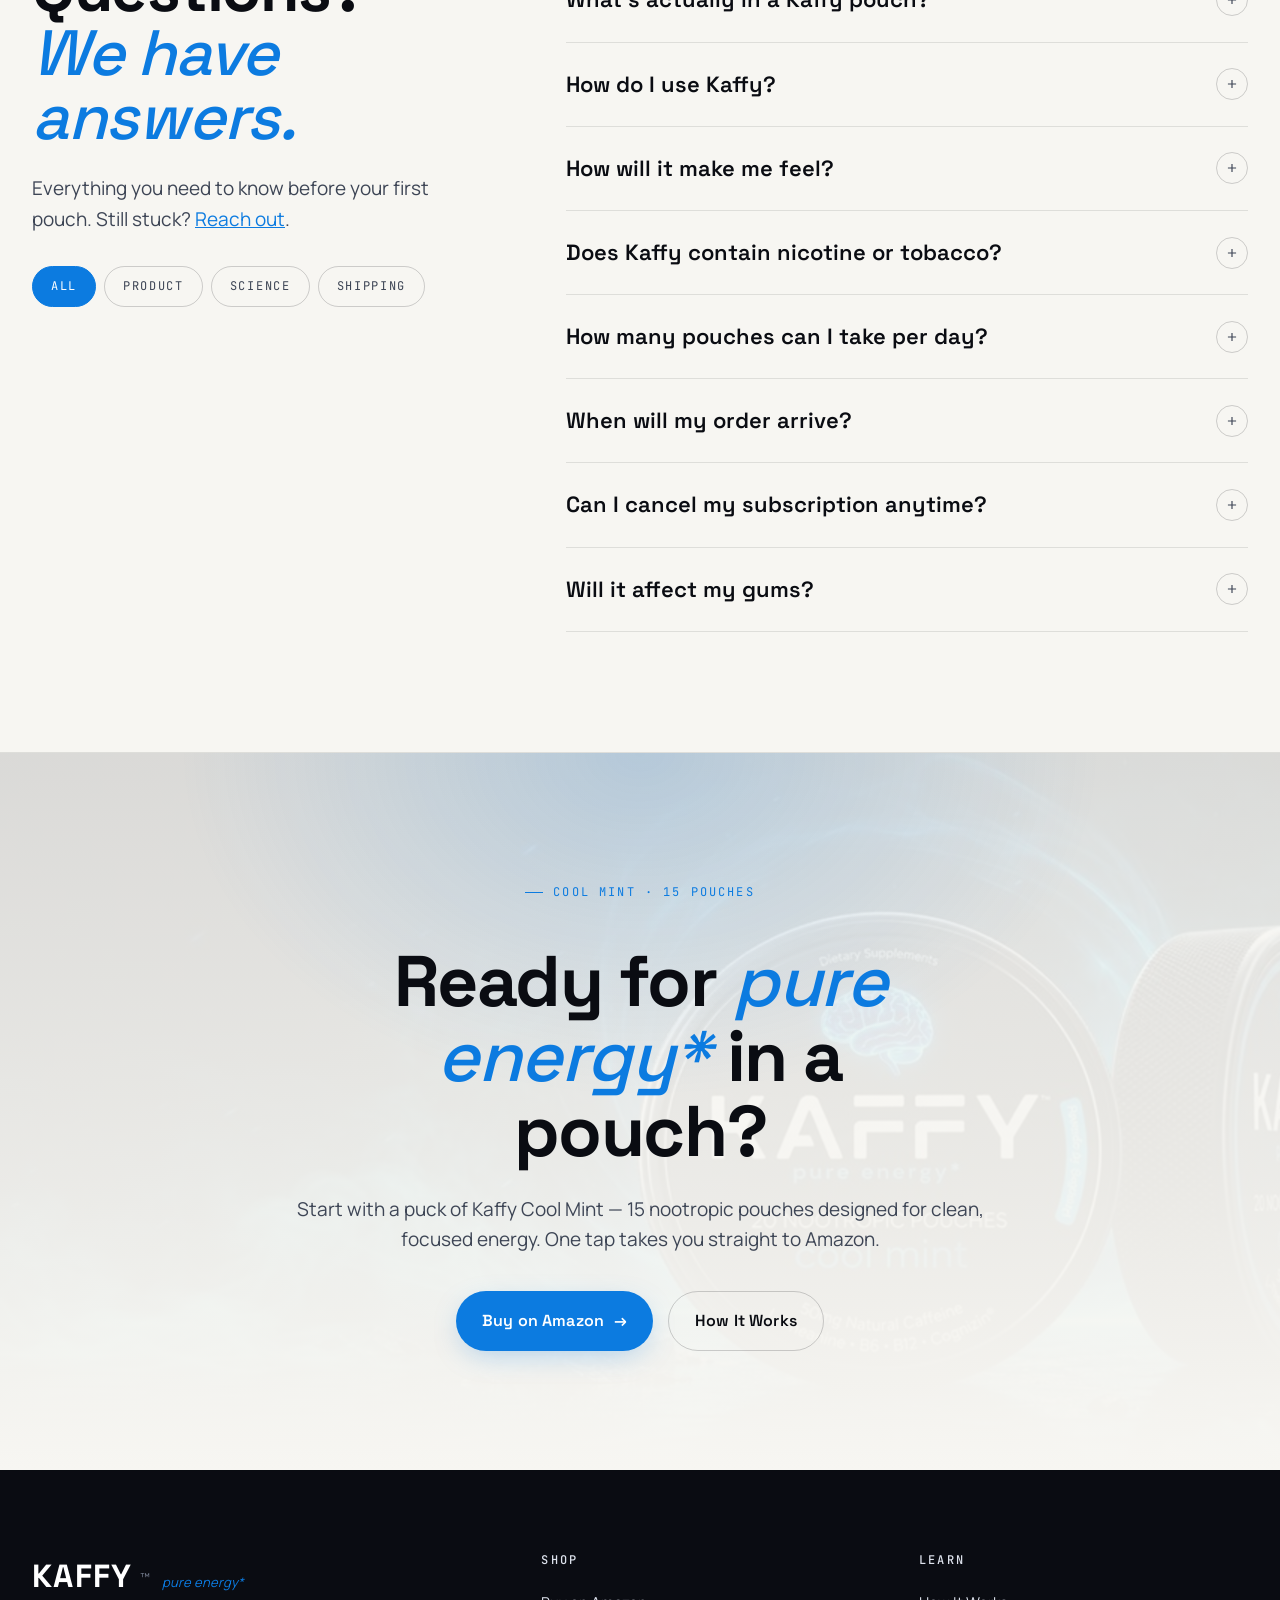
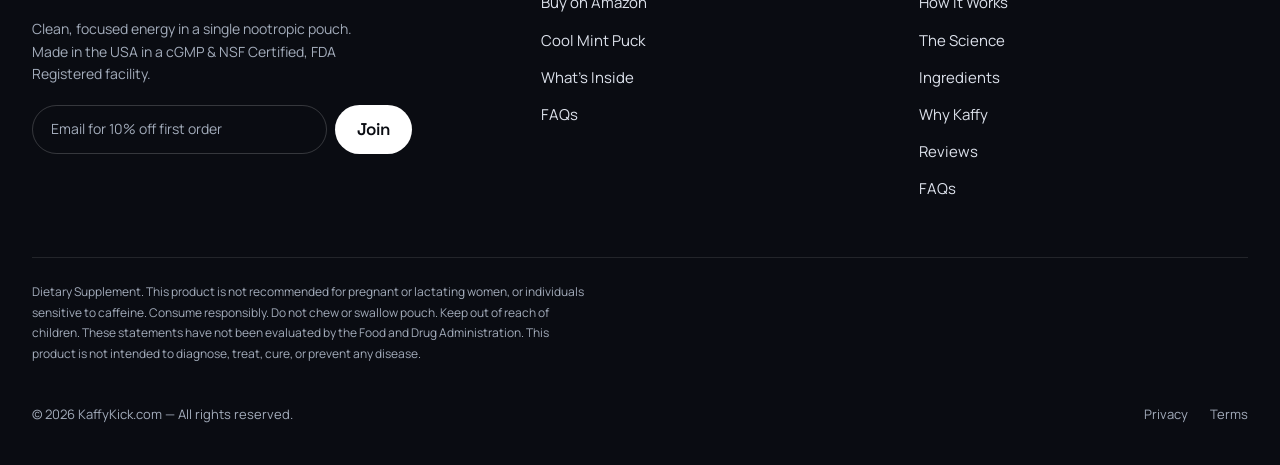
==== commit 42ecf115: "Temporarily hide live social feed section Hide the #social ('Out in the World') section with inline " ====
--- a/index.html
+++ b/index.html
@@ -1691,7 +1691,9 @@
 </section>
 
 <!-- ───────── OUT IN THE WORLD — live social feed (@KaffyKick) ───────── -->
-<section class="ugc" id="social">
+<!-- TEMPORARILY HIDDEN until the social videos are live.
+     TO RE-ENABLE: delete the style="display:none" on the <section> tag below. -->
+<section class="ugc" id="social" style="display:none">
   <div class="wrap">
     <div class="s-head">
       <div>
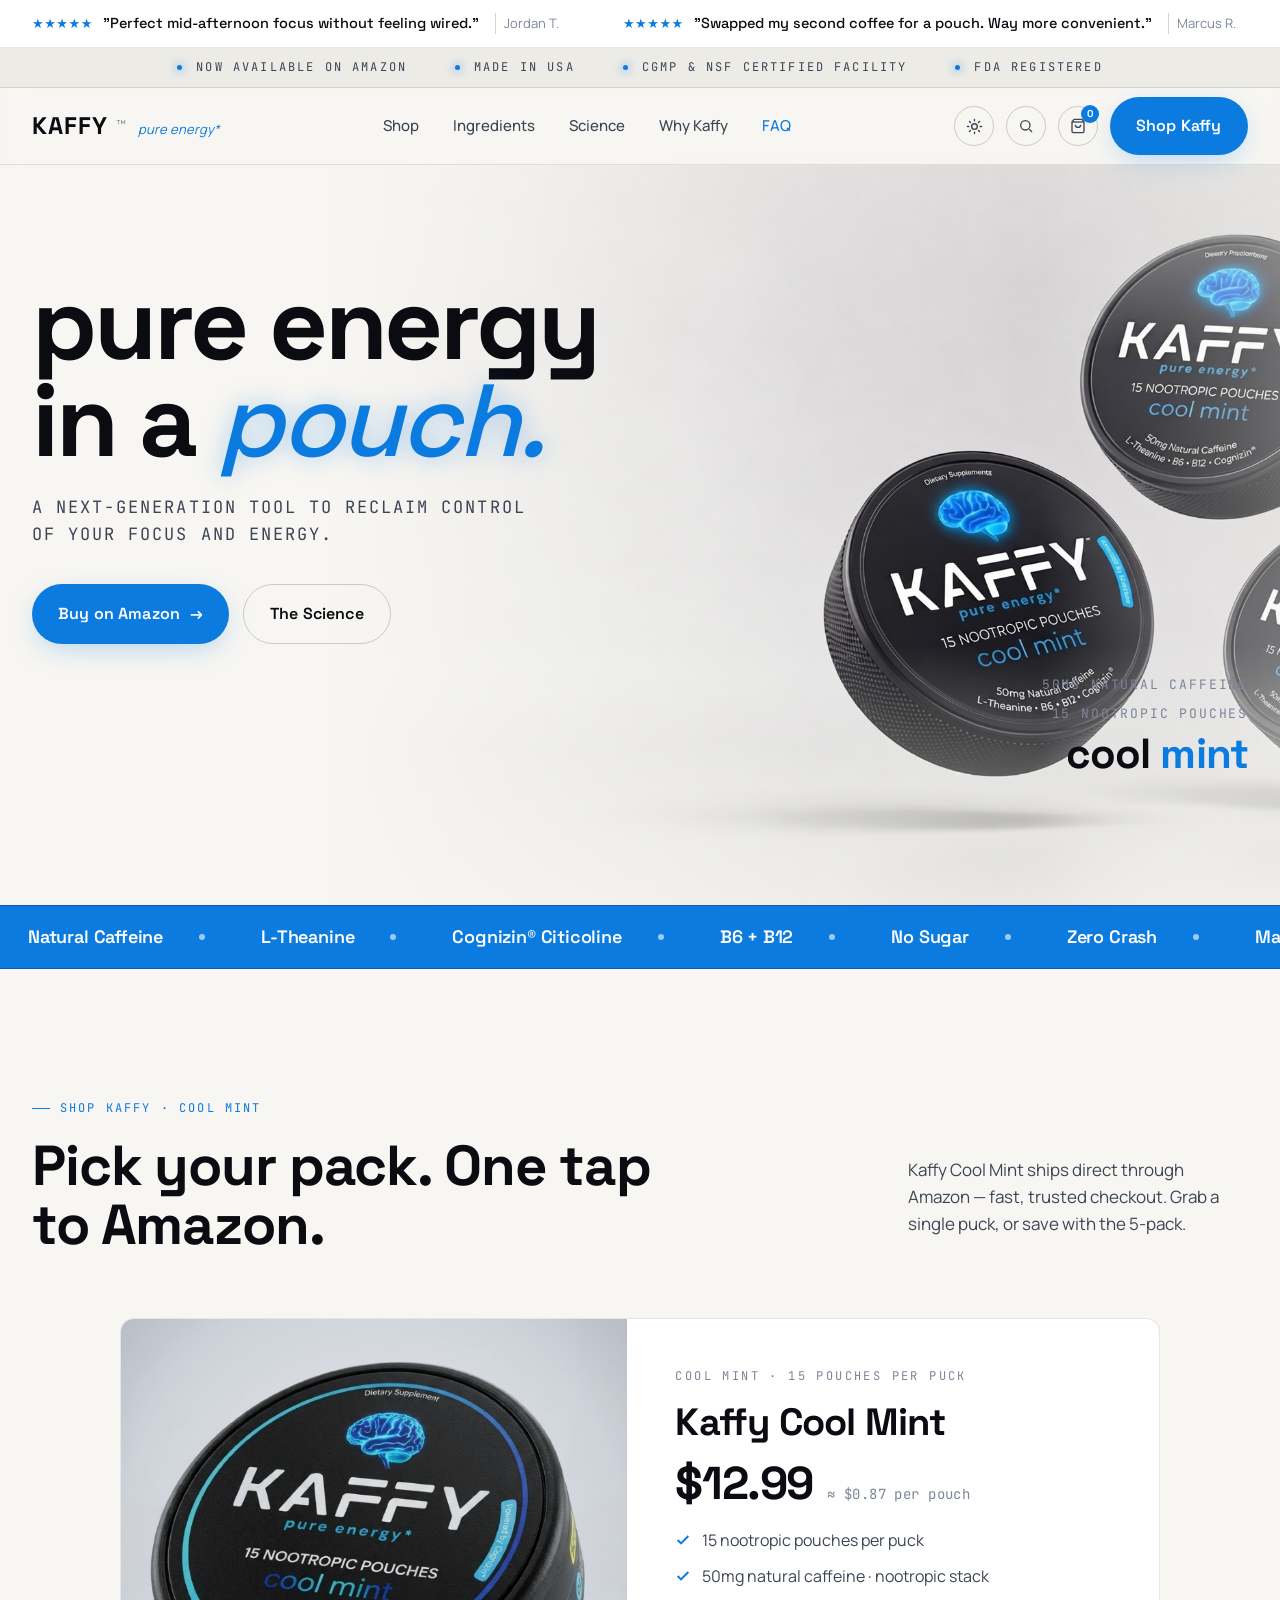
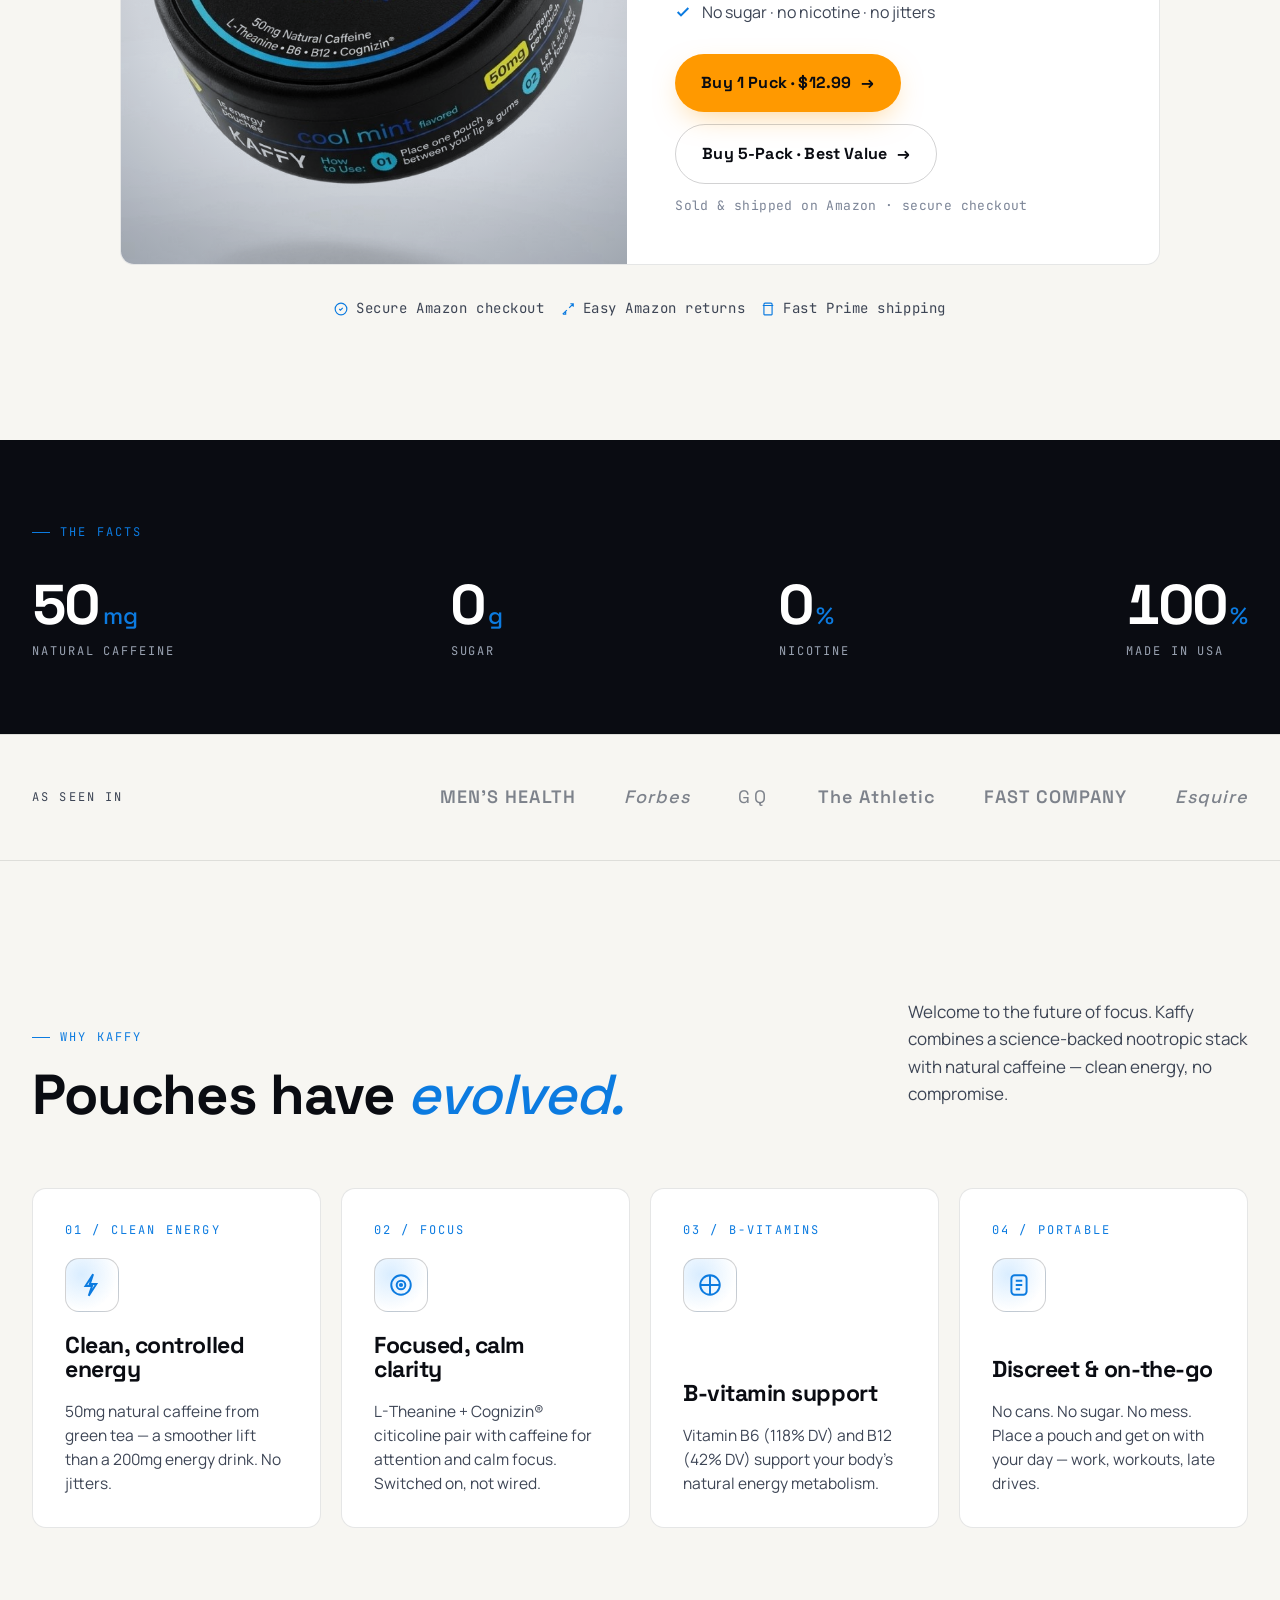
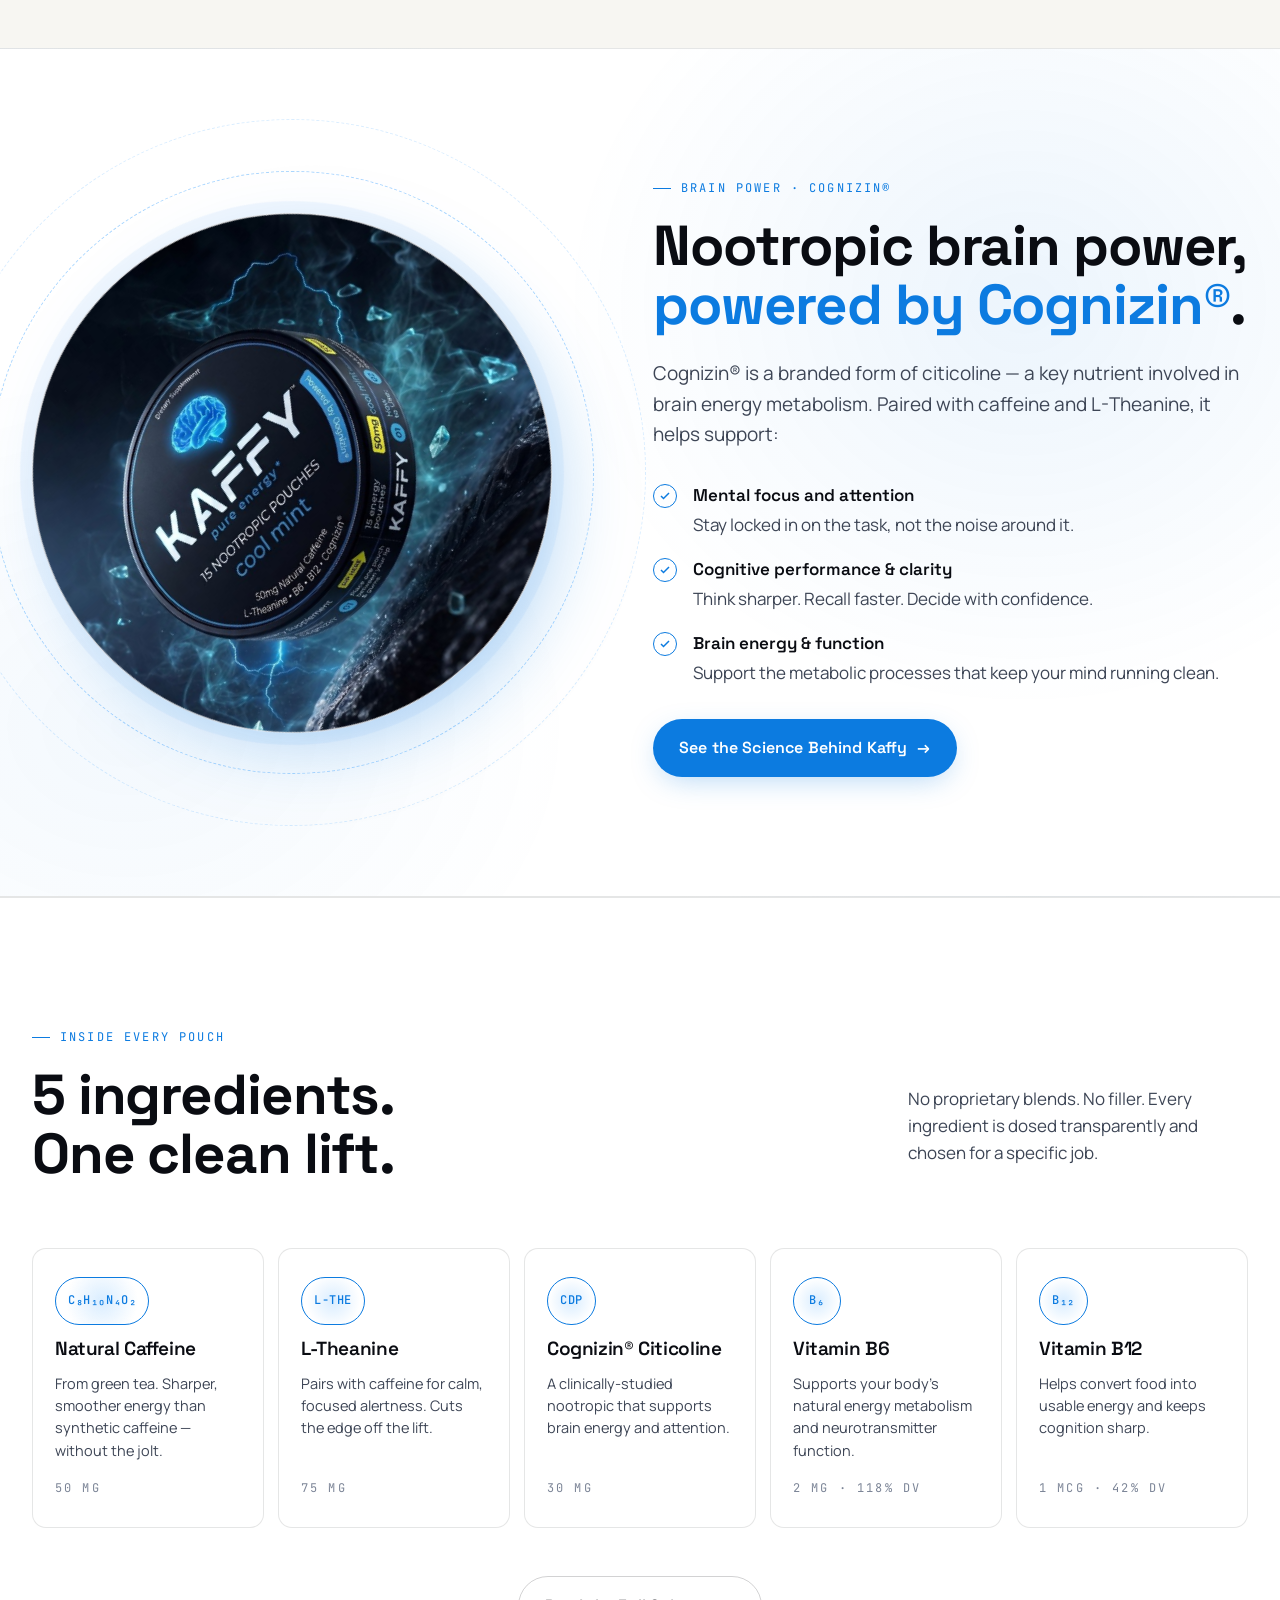
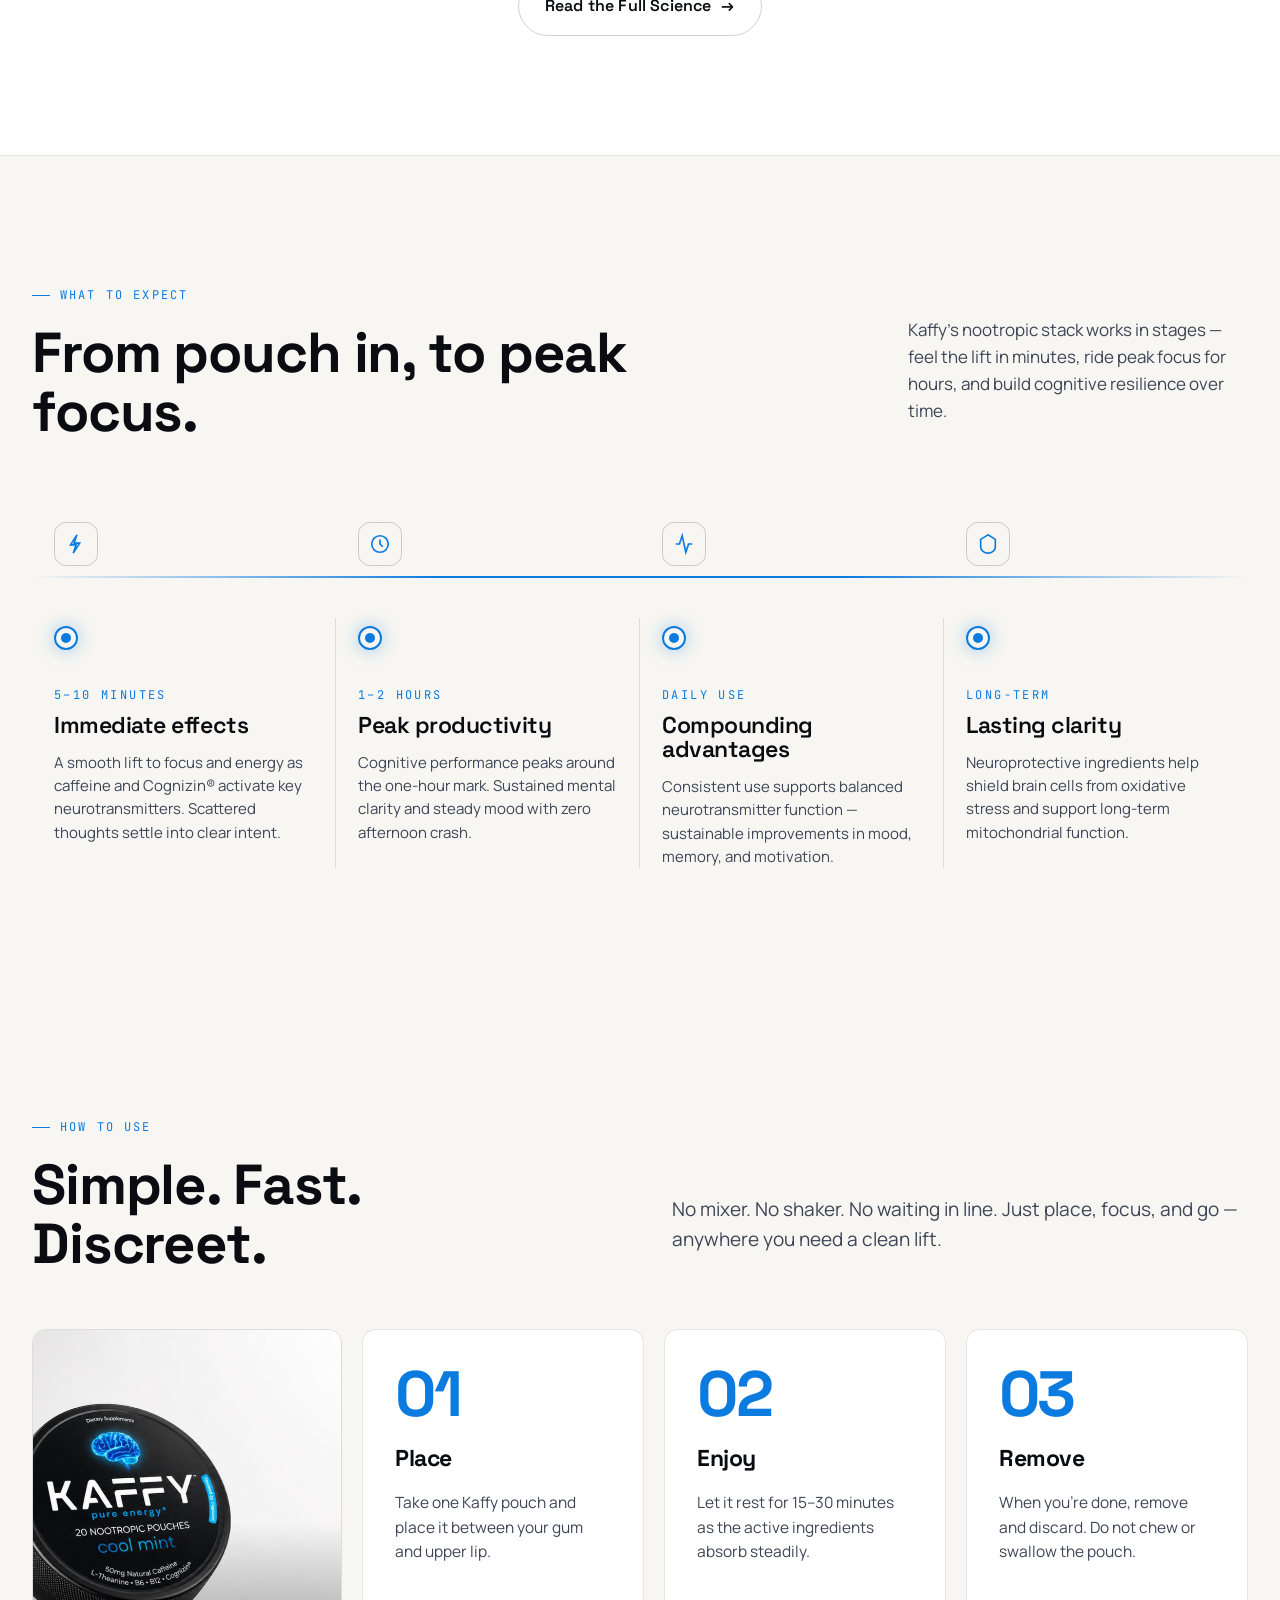
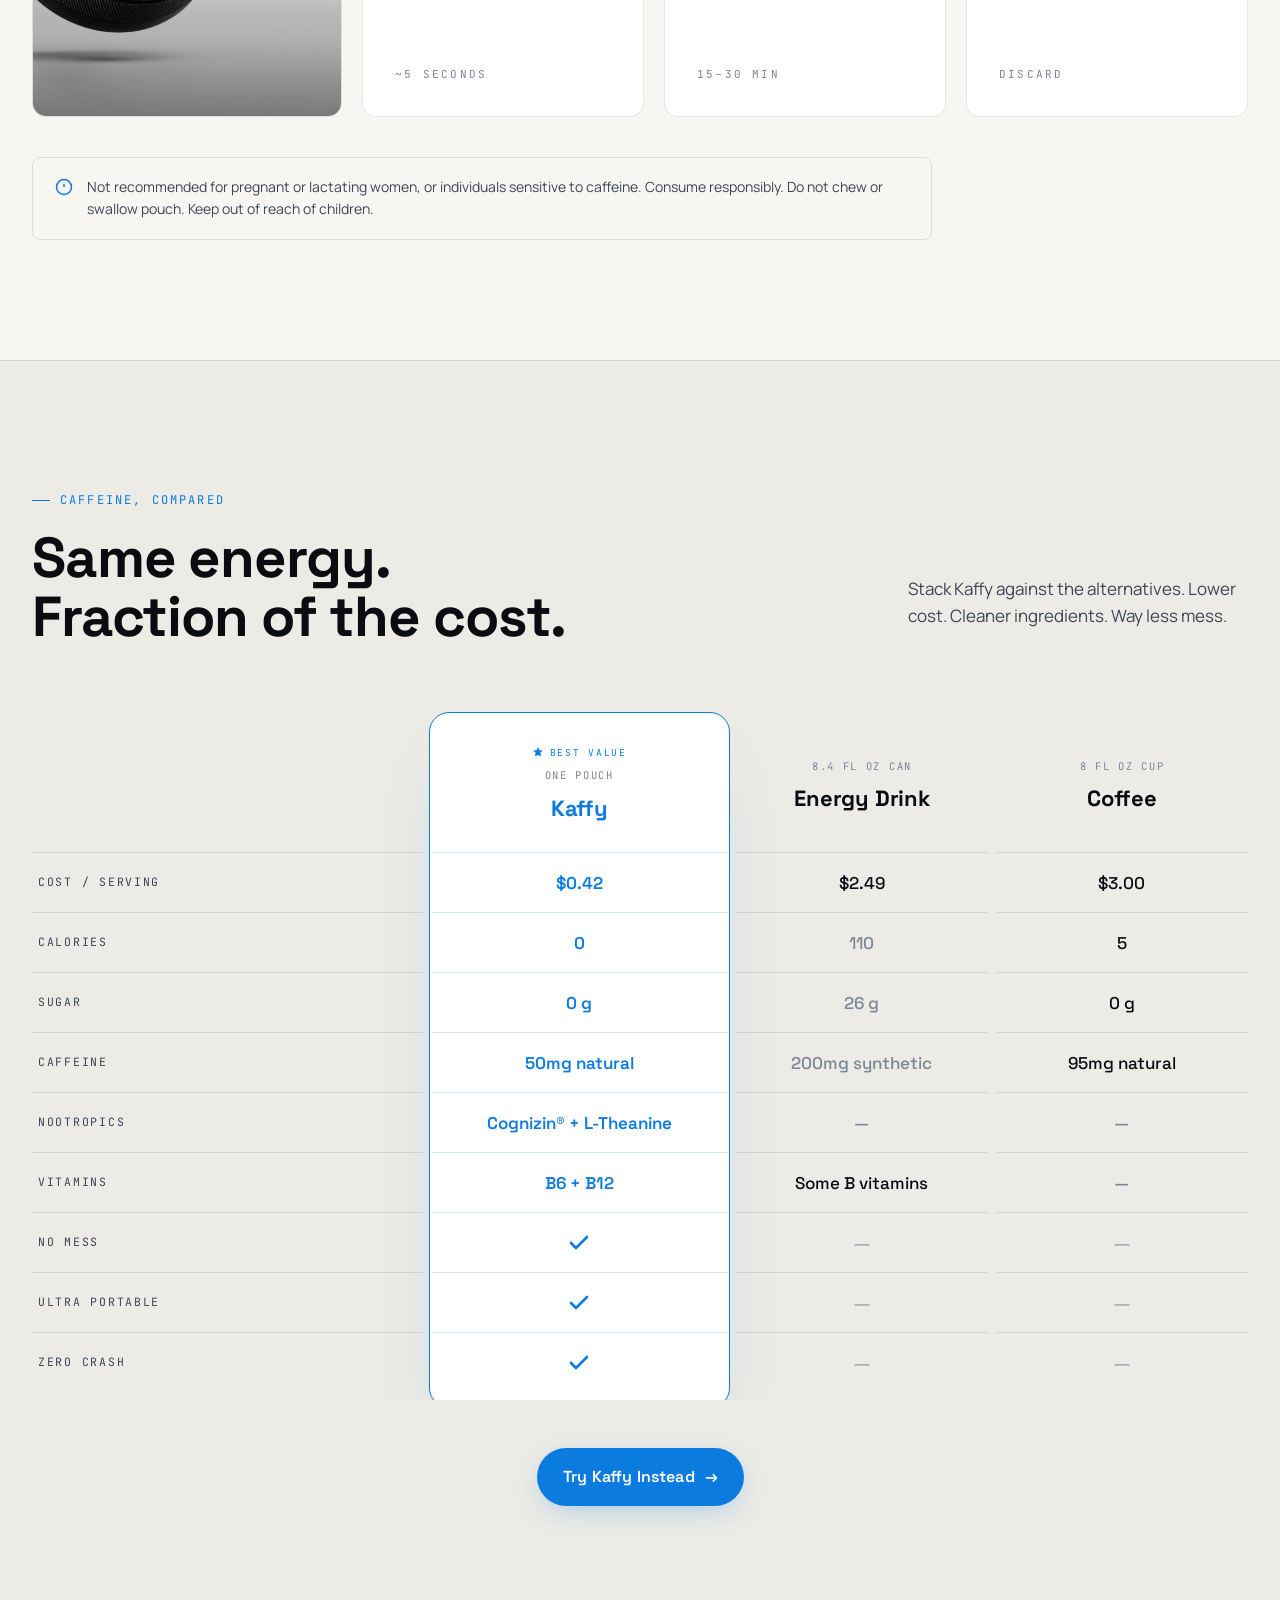
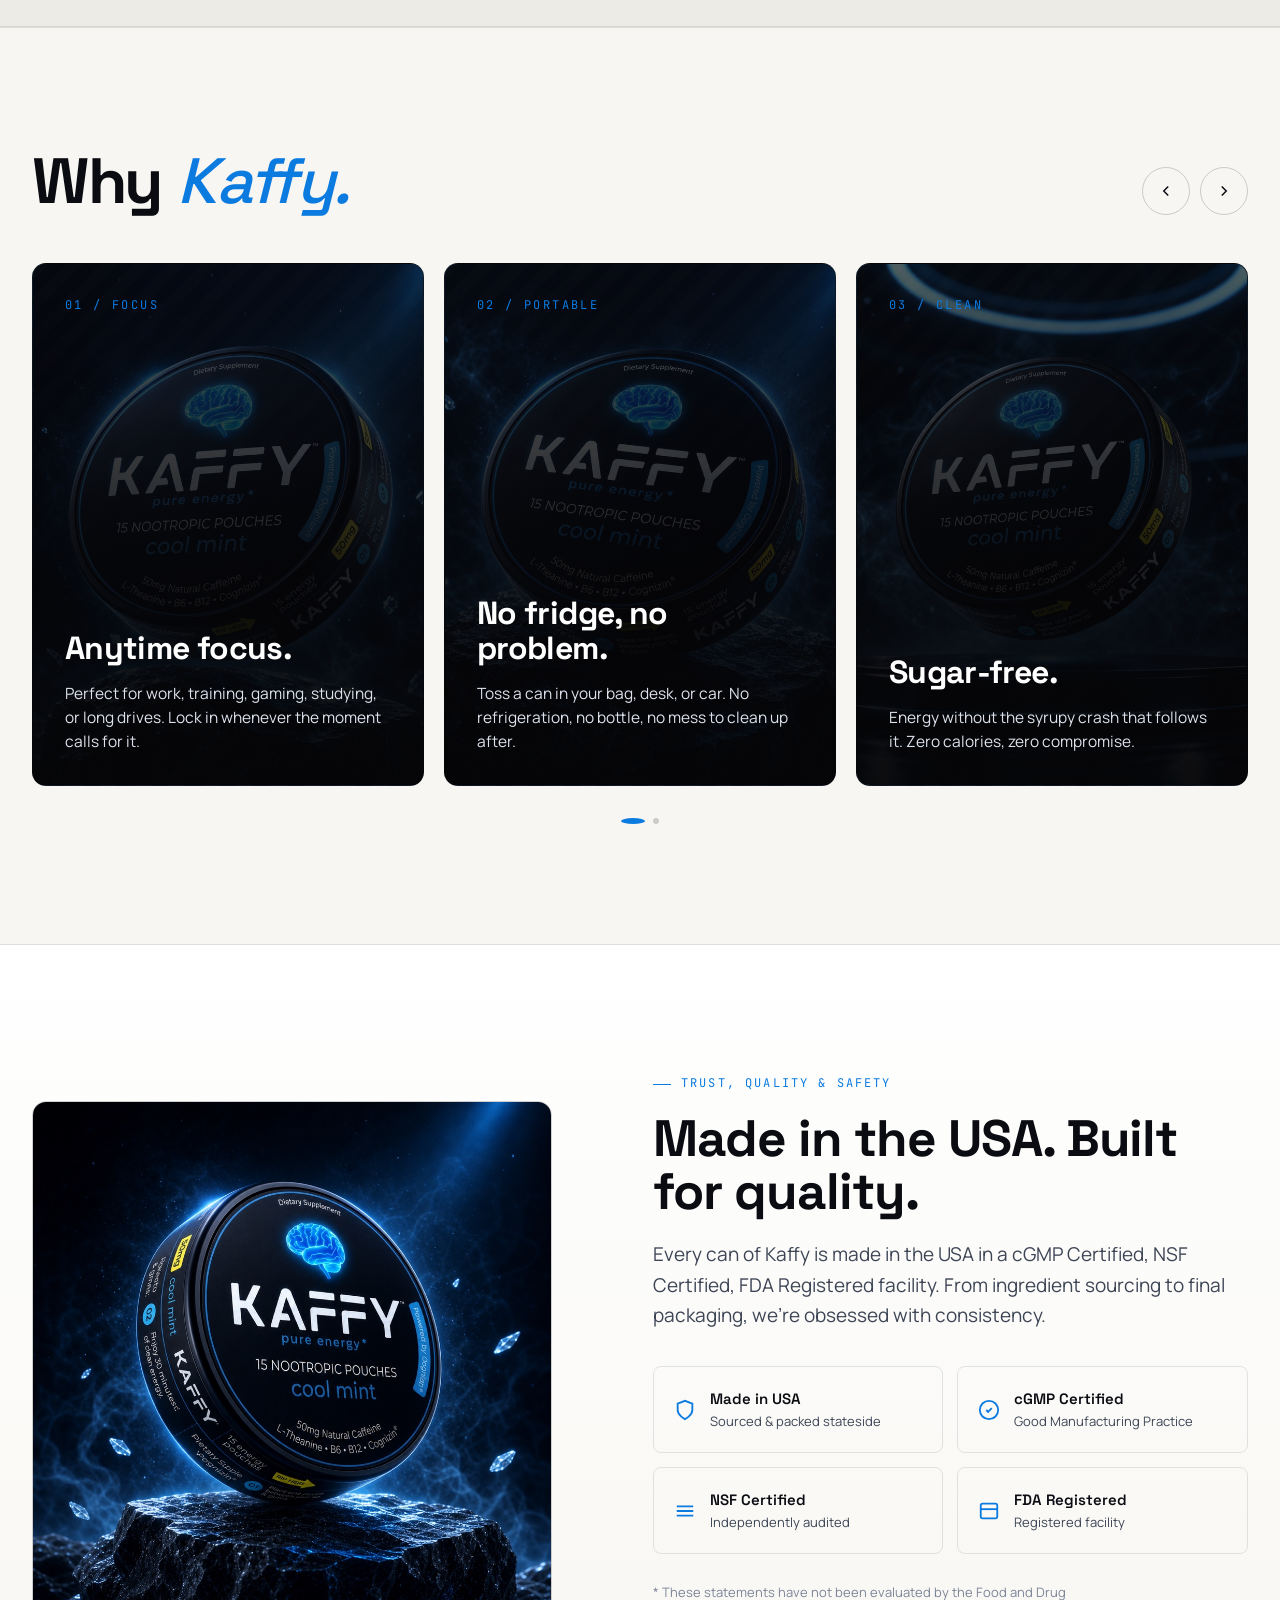
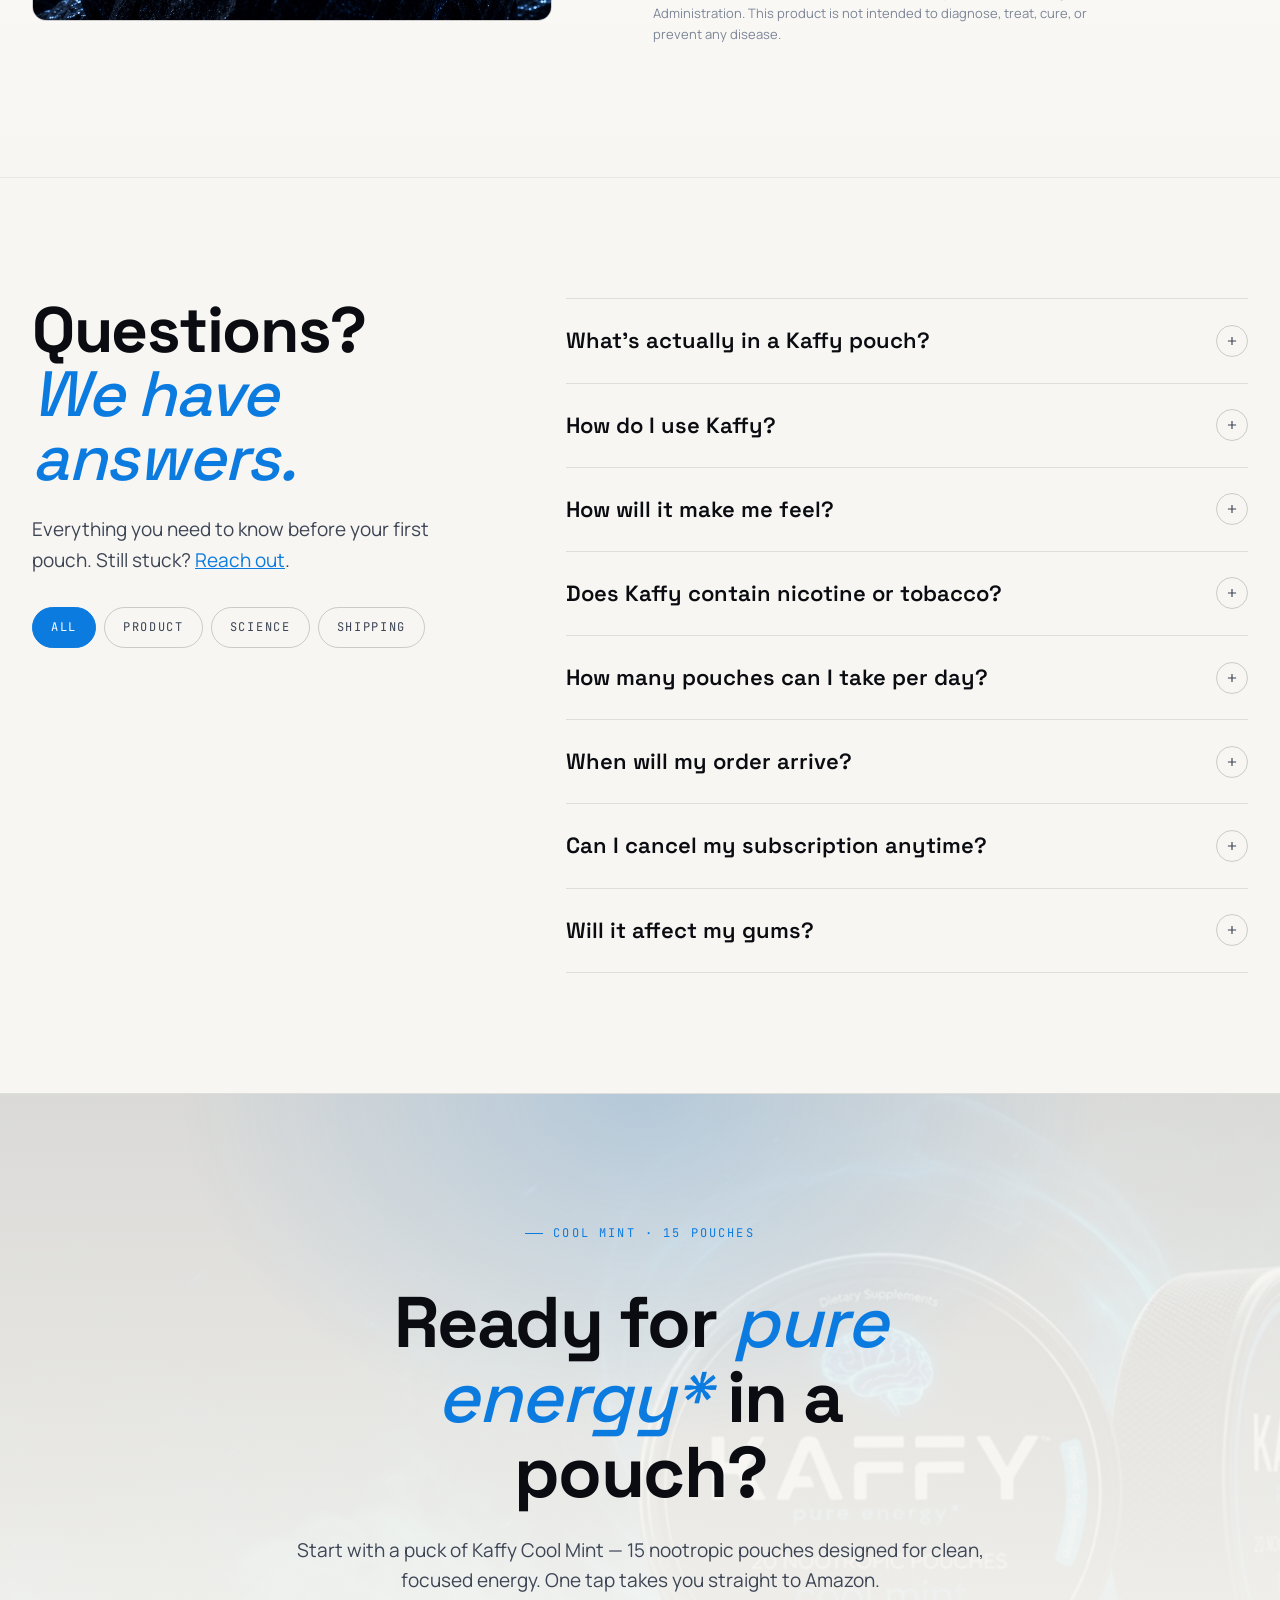
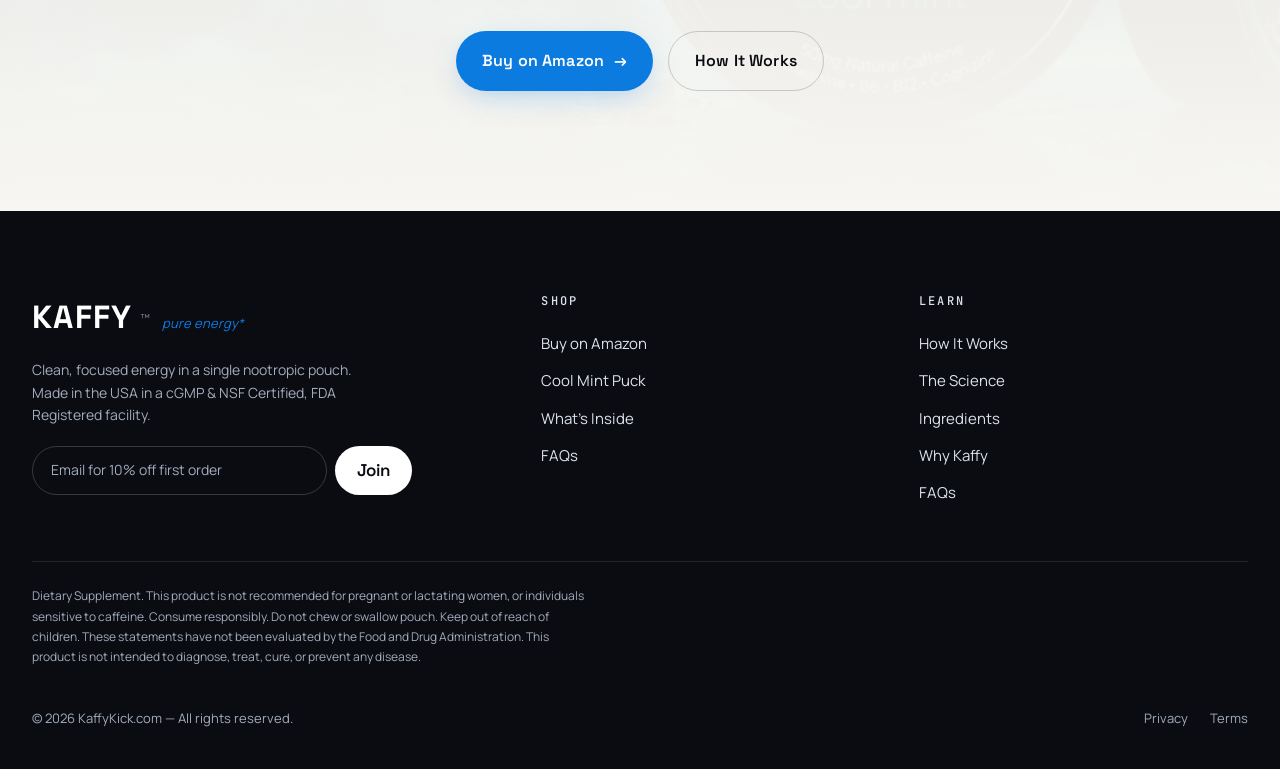
==== commit 7962aeb1: "Temporarily hide Inside Production, Trusted By, and Reviews sections Add inline display:none (with r" ====
--- a/index.html
+++ b/index.html
@@ -628,9 +628,10 @@
 .trusted{background:var(--bg-2); border-block:1px solid var(--line); overflow:hidden}
 .trusted-rail{
   margin-top:48px; display:flex; gap:18px; overflow-x:auto; scroll-snap-type:x mandatory;
-  scrollbar-width:none; padding-bottom:8px;
+  scrollbar-width:none; padding-bottom:8px; cursor:grab;
 }
 .trusted-rail::-webkit-scrollbar{display:none}
+.trusted-rail.dragging{cursor:grabbing; scroll-snap-type:none; user-select:none}
 .tr-card{
   flex:0 0 360px; min-height:480px;
   border:1px solid var(--line); border-radius:var(--radius);
@@ -1014,7 +1015,7 @@
       <a href="#ingredients">Ingredients</a>
       <a href="#brain">Science</a>
       <a href="#why">Why Kaffy</a>
-      <a href="#reviews">Reviews</a>
+      <!-- hidden with Reviews section: <a href="#reviews">Reviews</a> -->
       <a href="#faq">FAQ</a>
     </nav>
     <div class="nav-cta">
@@ -1055,7 +1056,7 @@
       <a href="#brain">Science</a>
       <a href="#how">How It Works</a>
       <a href="#why">Why Kaffy</a>
-      <a href="#reviews">Reviews</a>
+      <!-- hidden with Reviews section: <a href="#reviews">Reviews</a> -->
       <a href="#faq">FAQ</a>
     </nav>
     <div class="mob-menu-cta">
@@ -1395,7 +1396,8 @@
 </section>
 
 <!-- ───────── inside production ───────── -->
-<section id="production" class="production">
+<!-- TEMPORARILY HIDDEN. TO RE-ENABLE: delete style="display:none" on the <section> tag below. -->
+<section id="production" class="production" style="display:none">
   <div class="wrap">
     <div class="s-head">
       <div>
@@ -1570,7 +1572,8 @@
 </section>
 
 <!-- ───────── TRUSTED BY TOP PERFORMERS (Ultra style) ───────── -->
-<section class="trusted">
+<!-- TEMPORARILY HIDDEN. TO RE-ENABLE: delete style="display:none" on the <section> tag below. -->
+<section class="trusted" style="display:none">
   <div class="wrap">
     <div class="s-head">
       <div>
@@ -1636,7 +1639,8 @@
 </section>
 
 <!-- ───────── reviews 4.9★ ───────── -->
-<section id="reviews">
+<!-- TEMPORARILY HIDDEN. TO RE-ENABLE: delete style="display:none" on the <section> tag below. -->
+<section id="reviews" style="display:none">
   <div class="wrap">
     <div class="reviews-head">
       <div>
@@ -1886,7 +1890,7 @@
           <li><a href="#brain">The Science</a></li>
           <li><a href="#ingredients">Ingredients</a></li>
           <li><a href="#why">Why Kaffy</a></li>
-          <li><a href="#reviews">Reviews</a></li>
+          <!-- hidden with Reviews section: <li><a href="#reviews">Reviews</a></li> -->
           <li><a href="#faq">FAQs</a></li>
         </ul>
       </div>
@@ -1945,6 +1949,35 @@
     const load = src => { const s = document.createElement('script'); s.async = true; s.src = src; document.body.appendChild(s); };
     if (hasTikTok) load('https://www.tiktok.com/embed.js');
     if (hasInsta)  load('https://www.instagram.com/embed.js');
+  })();
+
+  /* ───────────────────────────────────────────────
+     Drag-to-scroll for the Trusted testimonials rail.
+     Mouse only — touch/trackpad keep native swipe.
+     ─────────────────────────────────────────────── */
+  (() => {
+    document.querySelectorAll('.trusted-rail').forEach(rail => {
+      let down = false, startX = 0, startScroll = 0, moved = false;
+      rail.addEventListener('dragstart', e => e.preventDefault());
+      rail.addEventListener('pointerdown', e => {
+        if (e.pointerType !== 'mouse') return;
+        down = true; moved = false;
+        startX = e.pageX; startScroll = rail.scrollLeft;
+        try { rail.setPointerCapture(e.pointerId); } catch (_) {}
+        rail.classList.add('dragging');
+      });
+      rail.addEventListener('pointermove', e => {
+        if (!down) return;
+        const dx = e.pageX - startX;
+        if (Math.abs(dx) > 3) moved = true;
+        rail.scrollLeft = startScroll - dx;
+      });
+      const end = () => { if (down) { down = false; rail.classList.remove('dragging'); } };
+      rail.addEventListener('pointerup', end);
+      rail.addEventListener('pointercancel', end);
+      /* swallow the click that follows a drag so cards don't register a tap */
+      rail.addEventListener('click', e => { if (moved) { e.preventDefault(); e.stopPropagation(); } }, true);
+    });
   })();
 
   /* Theme toggle (light ⇄ dark), persisted */
